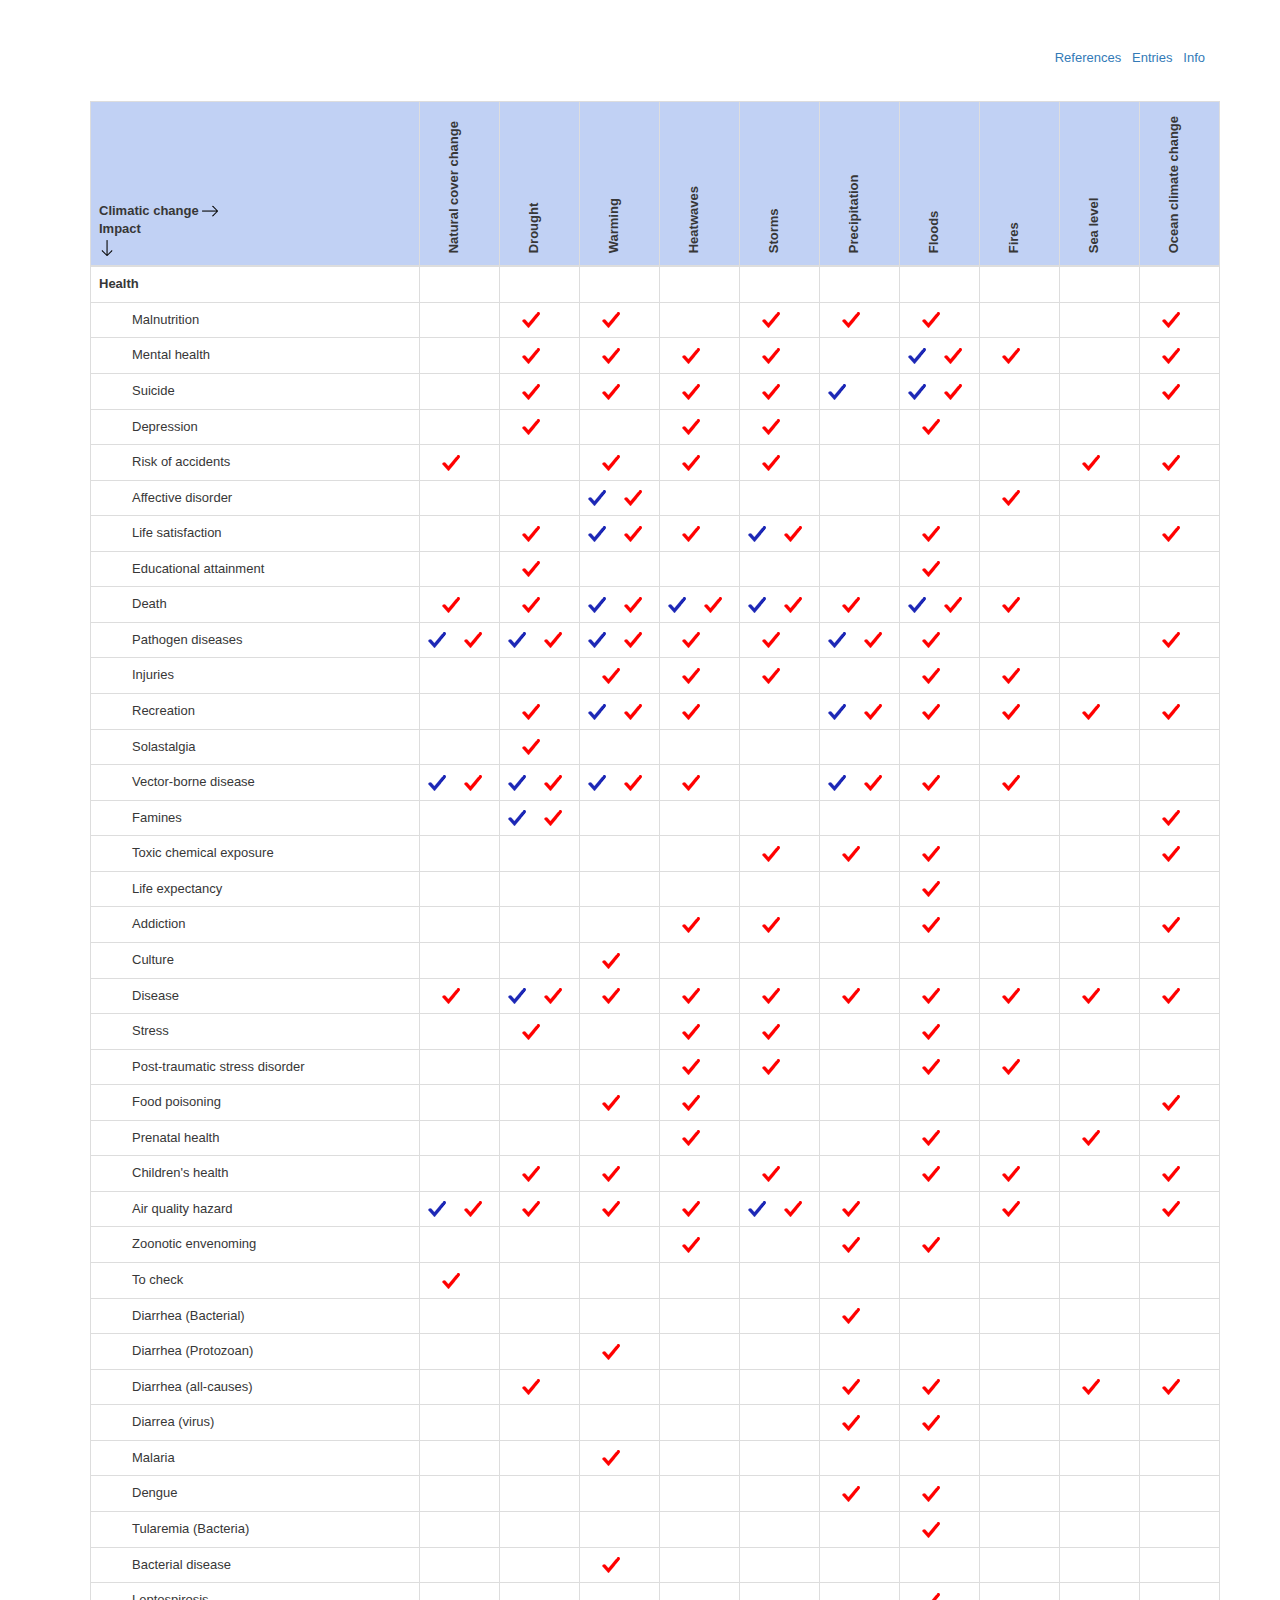
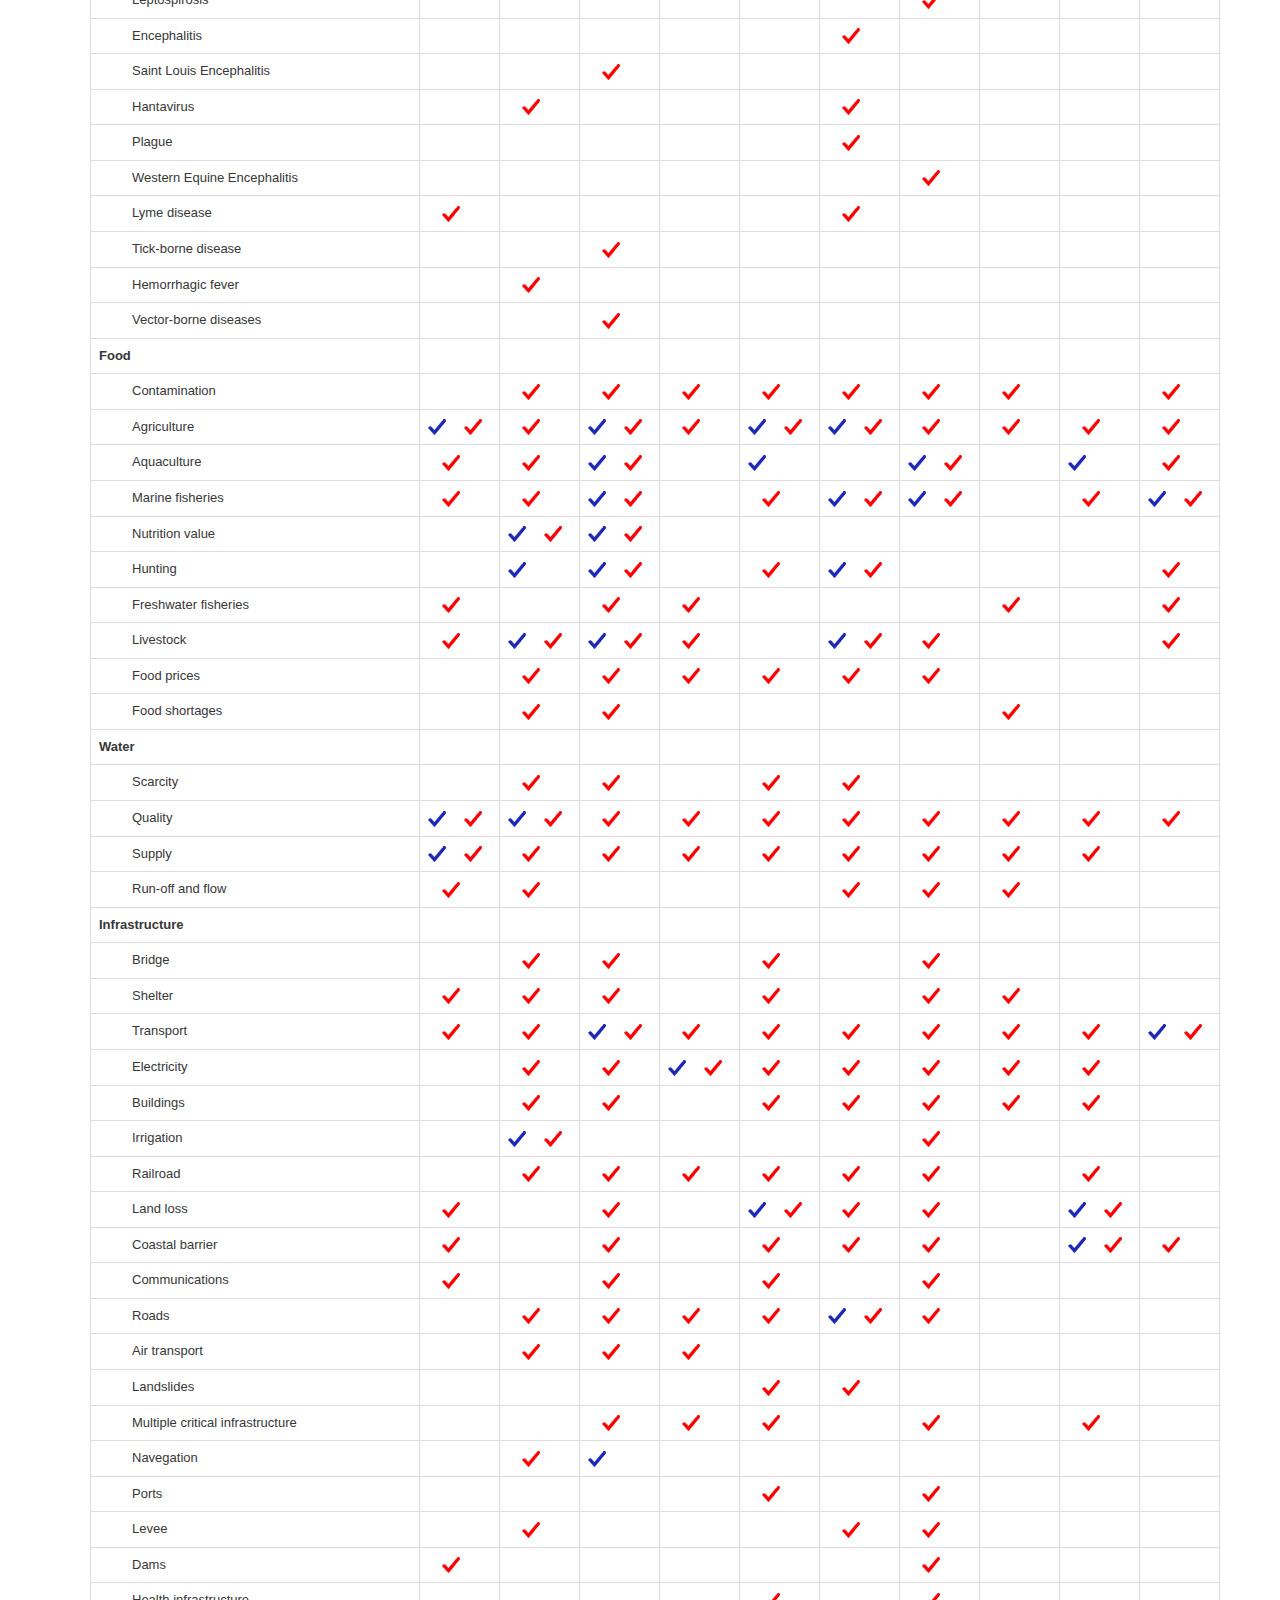
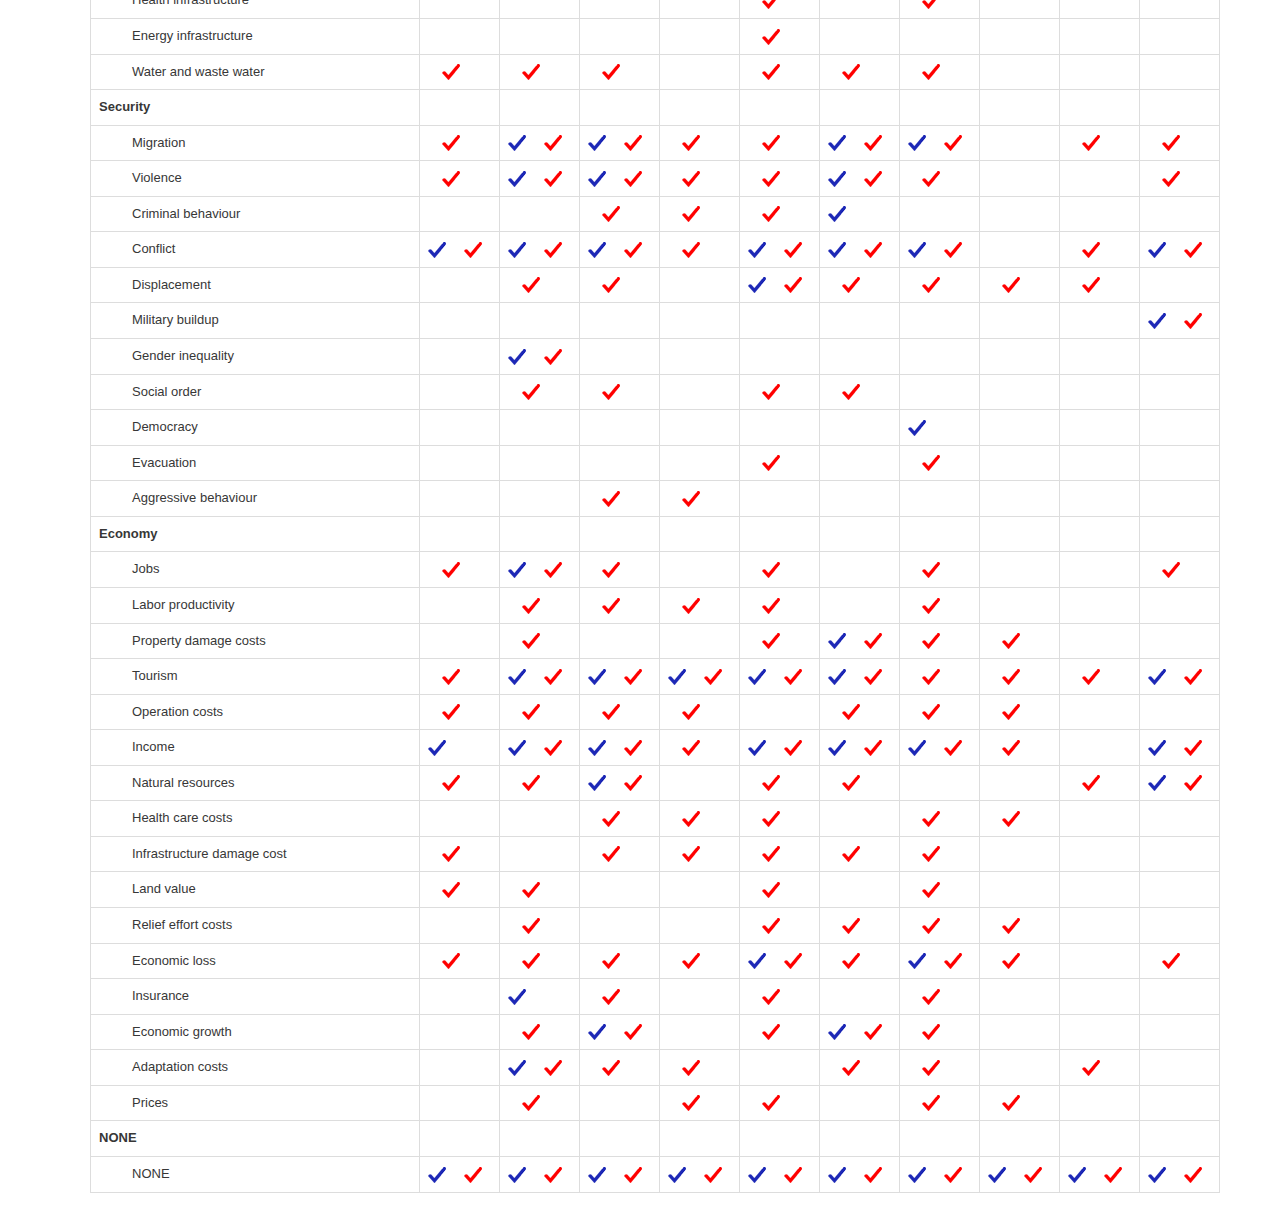
==== index.html @ 18883cdc "second version" ====
<!DOCTYPE html>
<html dir="ltr" lang="en">

<!-- Added by HTTrack -->
<meta http-equiv="content-type" content="text/html;charset=UTF-8"/><!-- /Added by HTTrack -->
<body>
<div id="wrapper">
    <html lang="en-US">
    <head>
        <meta charset="utf-8">
        <meta name="keywords" content="key, words">
        <meta name="description" content="description">
        <meta name="viewport" content="width=device-width, initial-scale=1, minimum-scale=1, maximum-scale=1">
        <title>Human Impacts</title>

        <link href="css/style.css" rel="stylesheet" type="text/css">
        <link href="css/style2.css" rel="stylesheet" type="text/css">
        <link href="css/style_dev.css" rel="stylesheet" type="text/css">
        <link rel="stylesheet" media="all" type="text/css" href="css/skeleton.css">
        <link rel="stylesheet" media="all" type="text/css" href="css/nzs-frame-media.css">
        <link rel="stylesheet" media="all" type="text/css" href="font-awesome-4.3.0/css/font-awesome.min.css">
        <link rel="stylesheet" media="all" type="text/css" href="icofont/css/icofont.html">


        <script src="js/core.js"></script>

        <link rel="stylesheet" href="css/bootstrap.min.css">
        <script src="js/jquery.min.js"></script>
        <script src="js/bootstrap.min.js"></script>

        <div>
            <script src="js/jquery-1.9.1.js"></script>
            <script src="js/jquery.validate.min.js"></script>

            <link href="css/toastr.min.css" rel="stylesheet" type="text/css">
            <script src="js/toastr.min.js"></script>

            <script src="js/jquery.fancybox.js"></script>
            <link href="css/jquery.fancybox.css" rel="stylesheet" type="text/css">

            <div class="container clearfix" style="margin-top: 50px">
                <div class="clearfix"></div>
                <div style="text-align: right;">
                    <a href="references.html">References</a>
                    &nbsp
                    <a href="entries.html">Entries</a>
                    &nbsp
                    <span><a class="show_popup" href="popup.html">Info</a></span>
                </div>
                <html dir="ltr" lang="en">

    <body>
    <div id="wrapper">


        <!DOCTYPE html>
        <html lang="en-US">
        <head>
            <meta charset="utf-8">
            <meta name="keywords" content="key, words">
            <meta name="description" content="description">
            <meta name="viewport" content="width=device-width, initial-scale=1, minimum-scale=1, maximum-scale=1">
            <title>Human Impacts</title>

            <link href="css/style.css" rel="stylesheet" type="text/css">
            <link href="css/style2.css" rel="stylesheet" type="text/css">
            <link href="css/style_dev.css" rel="stylesheet" type="text/css">
            <link rel="stylesheet" media="all" type="text/css" href="css/skeleton.css">
            <link rel="stylesheet" media="all" type="text/css" href="css/nzs-frame-media.css">
            <link rel="stylesheet" media="all" type="text/css" href="font-awesome-4.3.0/css/font-awesome.min.css">
            <link rel="stylesheet" media="all" type="text/css" href="icofont/css/icofont.html">


            <script src="js/core.js"></script>


            <link rel="stylesheet" href="css/bootstrap.min.css">
            <script src="js/jquery.min.js"></script>
            <script src="js/bootstrap.min.js"></script>


            <div>

                <script src="js/jquery-1.9.1.js"></script>
                <script src="js/jquery.validate.min.js"></script>
                <link href="css/toastr.min.css" rel="stylesheet" type="text/css">
                <script src="js/toastr.min.js"></script>
                <script src="js/jquery.fancybox.js"></script>
                <link href="css/jquery.fancybox.css" rel="stylesheet" type="text/css">


                <div class="container clearfix">

                    <div class="clearfix"></div>

                    <table class="table table-bordered" style="margin-top:3%;">
                        <thead>
                        <tr>
                            <th style="background: #c1d1f4;"><strong>Climatic change <img src="images/forward.png"> <br>
                                Impact<br> <img src="images/download.png"> </strong></th>

                            <th style="background: #c1d1f4; "><span>Natural cover change </span></th>

                            <th style="background: #c1d1f4; "><span>Drought </span></th>

                            <th style="background: #c1d1f4; "><span>Warming </span></th>

                            <th style="background: #c1d1f4; "><span>Heatwaves </span></th>

                            <th style="background: #c1d1f4; "><span>Storms </span></th>

                            <th style="background: #c1d1f4; "><span>Precipitation </span></th>

                            <th style="background: #c1d1f4; "><span>Floods </span></th>

                            <th style="background: #c1d1f4; "><span>Fires </span></th>

                            <th style="background: #c1d1f4; "><span>Sea level </span></th>

                            <th style="background: #c1d1f4; "><span>Ocean climate change </span></th>
                        </tr>
                        </thead>
                        <tbody>
                        <tr>
                            <td><strong>Health</strong></td>
                            <!-- nis -->
                            <td>
                            </td>
                            <!-- nis -->
                            <td>
                            </td>
                            <!-- nis -->
                            <td>
                            </td>
                            <!-- nis -->
                            <td>
                            </td>
                            <!-- nis -->
                            <td>
                            </td>
                            <!-- nis -->
                            <td>
                            </td>
                            <!-- nis -->
                            <td>
                            </td>
                            <!-- nis -->
                            <td>
                            </td>
                            <!-- nis -->
                            <td>
                            </td>
                            <!-- nis -->
                            <td>
                            </td>


                        </tr>

                        <tr id="" data-last-impact="" class="">
                            <td style="padding-left: 41px;"> Malnutrition</td>

                            <td style="width: 80px;">
                                <input type="hidden" value=""
                                       class="td_id_sa1">

                                &nbsp; &nbsp;
                                <input type="hidden" id="ajaxcomplete" value="1">
                                <input type="hidden" value="" class="td_id_sb1">

                            </td>

                            <td style="width: 80px;">
                                <input type="hidden" value=""
                                       class="td_id_sa1">

                                &nbsp; &nbsp;
                                <input type="hidden" id="ajaxcomplete" value="1">
                                <input type="hidden" value="2662" class="td_id_sb44622662">

                                <span style="cursor:pointer;" onclick="ckektest('2','78','negative');"> <img
                                        src="images/check_mark.png"></span>
                            </td>

                            <td style="width: 80px;">
                                <input type="hidden" value=""
                                       class="td_id_sa1">

                                &nbsp; &nbsp;
                                <input type="hidden" id="ajaxcomplete" value="1">
                                <input type="hidden" value="525" class="td_id_sb5627525">

                                <span style="cursor:pointer;" onclick="ckektest('3','78','negative');"> <img
                                        src="images/check_mark.png"></span>
                            </td>

                            <td style="width: 80px;">
                                <input type="hidden" value=""
                                       class="td_id_sa1">

                                &nbsp; &nbsp;
                                <input type="hidden" id="ajaxcomplete" value="1">
                                <input type="hidden" value="" class="td_id_sb1">

                            </td>

                            <td style="width: 80px;">
                                <input type="hidden" value=""
                                       class="td_id_sa1">

                                &nbsp; &nbsp;
                                <input type="hidden" id="ajaxcomplete" value="1">
                                <input type="hidden" value="1959" class="td_id_sb54671959">

                                <span style="cursor:pointer;" onclick="ckektest('5','78','negative');"> <img
                                        src="images/check_mark.png"></span>
                            </td>

                            <td style="width: 80px;">
                                <input type="hidden" value=""
                                       class="td_id_sa1">

                                &nbsp; &nbsp;
                                <input type="hidden" id="ajaxcomplete" value="1">
                                <input type="hidden" value="1421" class="td_id_sb44001421">

                                <span style="cursor:pointer;" onclick="ckektest('6','78','negative');"> <img
                                        src="images/check_mark.png"></span>
                            </td>

                            <td style="width: 80px;">
                                <input type="hidden" value=""
                                       class="td_id_sa1">

                                &nbsp; &nbsp;
                                <input type="hidden" id="ajaxcomplete" value="1">
                                <input type="hidden" value="1154" class="td_id_sb77471154">

                                <span style="cursor:pointer;" onclick="ckektest('7','78','negative');"> <img
                                        src="images/check_mark.png"></span>
                            </td>

                            <td style="width: 80px;">
                                <input type="hidden" value=""
                                       class="td_id_sa1">

                                &nbsp; &nbsp;
                                <input type="hidden" id="ajaxcomplete" value="1">
                                <input type="hidden" value="" class="td_id_sb1">

                            </td>

                            <td style="width: 80px;">
                                <input type="hidden" value=""
                                       class="td_id_sa1">

                                &nbsp; &nbsp;
                                <input type="hidden" id="ajaxcomplete" value="1">
                                <input type="hidden" value="" class="td_id_sb1">

                            </td>

                            <td style="width: 80px;">
                                <input type="hidden" value=""
                                       class="td_id_sa1">

                                &nbsp; &nbsp;
                                <input type="hidden" id="ajaxcomplete" value="1">
                                <input type="hidden" value="2588" class="td_id_sb46542588">

                                <span style="cursor:pointer;" onclick="ckektest('10','78','negative');"> <img
                                        src="images/check_mark.png"></span>
                            </td>

                        </tr>
                        <tr id="" data-last-impact="" class="">
                            <td style="padding-left: 41px;"> Mental health</td>

                            <td style="width: 80px;">
                                <input type="hidden" value=""
                                       class="td_id_sa1">

                                &nbsp; &nbsp;
                                <input type="hidden" id="ajaxcomplete" value="1">
                                <input type="hidden" value="" class="td_id_sb1">

                            </td>

                            <td style="width: 80px;">
                                <input type="hidden" value=""
                                       class="td_id_sa1">

                                &nbsp; &nbsp;
                                <input type="hidden" id="ajaxcomplete" value="1">
                                <input type="hidden" value="1996" class="td_id_sb63361996">

                                <span style="cursor:pointer;" onclick="ckektest('2','19','negative');"> <img
                                        src="images/check_mark.png"></span>
                            </td>

                            <td style="width: 80px;">
                                <input type="hidden" value=""
                                       class="td_id_sa1">

                                &nbsp; &nbsp;
                                <input type="hidden" id="ajaxcomplete" value="1">
                                <input type="hidden" value="3132" class="td_id_sb94573132">

                                <span style="cursor:pointer;" onclick="ckektest('3','19','negative');"> <img
                                        src="images/check_mark.png"></span>
                            </td>

                            <td style="width: 80px;">
                                <input type="hidden" value=""
                                       class="td_id_sa1">

                                &nbsp; &nbsp;
                                <input type="hidden" id="ajaxcomplete" value="1">
                                <input type="hidden" value="671" class="td_id_sb7333671">

                                <span style="cursor:pointer;" onclick="ckektest('4','19','negative');"> <img
                                        src="images/check_mark.png"></span>
                            </td>

                            <td style="width: 80px;">
                                <input type="hidden" value=""
                                       class="td_id_sa1">

                                &nbsp; &nbsp;
                                <input type="hidden" id="ajaxcomplete" value="1">
                                <input type="hidden" value="375" class="td_id_sb2970375">

                                <span style="cursor:pointer;" onclick="ckektest('5','19','negative');"> <img
                                        src="images/check_mark.png"></span>
                            </td>

                            <td style="width: 80px;">
                                <input type="hidden" value=""
                                       class="td_id_sa1">

                                &nbsp; &nbsp;
                                <input type="hidden" id="ajaxcomplete" value="1">
                                <input type="hidden" value="" class="td_id_sb1">

                            </td>

                            <td style="width: 80px;">
                                <input type="hidden" value="1290"
                                       class="td_id_sa38281290">

                                <span style="cursor:pointer;"
                                      onclick="ckektest('7','19','positive');"> <img src="images/check_mark2.png">
              </span>

                                &nbsp; &nbsp;
                                <input type="hidden" id="ajaxcomplete" value="1">
                                <input type="hidden" value="1261" class="td_id_sb34151261">

                                <span style="cursor:pointer;" onclick="ckektest('7','19','negative');"> <img
                                        src="images/check_mark.png"></span>
                            </td>

                            <td style="width: 80px;">
                                <input type="hidden" value=""
                                       class="td_id_sa1">

                                &nbsp; &nbsp;
                                <input type="hidden" id="ajaxcomplete" value="1">
                                <input type="hidden" value="1719" class="td_id_sb29011719">

                                <span style="cursor:pointer;" onclick="ckektest('8','19','negative');"> <img
                                        src="images/check_mark.png"></span>
                            </td>

                            <td style="width: 80px;">
                                <input type="hidden" value=""
                                       class="td_id_sa1">

                                &nbsp; &nbsp;
                                <input type="hidden" id="ajaxcomplete" value="1">
                                <input type="hidden" value="" class="td_id_sb1">

                            </td>

                            <td style="width: 80px;">
                                <input type="hidden" value=""
                                       class="td_id_sa1">

                                &nbsp; &nbsp;
                                <input type="hidden" id="ajaxcomplete" value="1">
                                <input type="hidden" value="3032" class="td_id_sb88403032">

                                <span style="cursor:pointer;" onclick="ckektest('10','19','negative');"> <img
                                        src="images/check_mark.png"></span>
                            </td>

                        </tr>
                        <tr id="" data-last-impact="" class="">
                            <td style="padding-left: 41px;"> Suicide</td>

                            <td style="width: 80px;">
                                <input type="hidden" value=""
                                       class="td_id_sa1">

                                &nbsp; &nbsp;
                                <input type="hidden" id="ajaxcomplete" value="1">
                                <input type="hidden" value="" class="td_id_sb1">

                            </td>

                            <td style="width: 80px;">
                                <input type="hidden" value=""
                                       class="td_id_sa1">

                                &nbsp; &nbsp;
                                <input type="hidden" id="ajaxcomplete" value="1">
                                <input type="hidden" value="1990" class="td_id_sb56591990">

                                <span style="cursor:pointer;" onclick="ckektest('2','20','negative');"> <img
                                        src="images/check_mark.png"></span>
                            </td>

                            <td style="width: 80px;">
                                <input type="hidden" value=""
                                       class="td_id_sa1">

                                &nbsp; &nbsp;
                                <input type="hidden" id="ajaxcomplete" value="1">
                                <input type="hidden" value="3283" class="td_id_sb99823283">

                                <span style="cursor:pointer;" onclick="ckektest('3','20','negative');"> <img
                                        src="images/check_mark.png"></span>
                            </td>

                            <td style="width: 80px;">
                                <input type="hidden" value=""
                                       class="td_id_sa1">

                                &nbsp; &nbsp;
                                <input type="hidden" id="ajaxcomplete" value="1">
                                <input type="hidden" value="463" class="td_id_sb5362463">

                                <span style="cursor:pointer;" onclick="ckektest('4','20','negative');"> <img
                                        src="images/check_mark.png"></span>
                            </td>

                            <td style="width: 80px;">
                                <input type="hidden" value=""
                                       class="td_id_sa1">

                                &nbsp; &nbsp;
                                <input type="hidden" id="ajaxcomplete" value="1">
                                <input type="hidden" value="69" class="td_id_sb573869">

                                <span style="cursor:pointer;" onclick="ckektest('5','20','negative');"> <img
                                        src="images/check_mark.png"></span>
                            </td>

                            <td style="width: 80px;">
                                <input type="hidden" value="3283"
                                       class="td_id_sa99833283">

                                <span style="cursor:pointer;"
                                      onclick="ckektest('6','20','positive');"> <img src="images/check_mark2.png">
              </span>

                                &nbsp; &nbsp;
                                <input type="hidden" id="ajaxcomplete" value="1">
                                <input type="hidden" value="" class="td_id_sb1">

                            </td>

                            <td style="width: 80px;">
                                <input type="hidden" value="1089"
                                       class="td_id_sa73591089">

                                <span style="cursor:pointer;"
                                      onclick="ckektest('7','20','positive');"> <img src="images/check_mark2.png">
              </span>

                                &nbsp; &nbsp;
                                <input type="hidden" id="ajaxcomplete" value="1">
                                <input type="hidden" value="364" class="td_id_sb7180364">

                                <span style="cursor:pointer;" onclick="ckektest('7','20','negative');"> <img
                                        src="images/check_mark.png"></span>
                            </td>

                            <td style="width: 80px;">
                                <input type="hidden" value=""
                                       class="td_id_sa1">

                                &nbsp; &nbsp;
                                <input type="hidden" id="ajaxcomplete" value="1">
                                <input type="hidden" value="" class="td_id_sb1">

                            </td>

                            <td style="width: 80px;">
                                <input type="hidden" value=""
                                       class="td_id_sa1">

                                &nbsp; &nbsp;
                                <input type="hidden" id="ajaxcomplete" value="1">
                                <input type="hidden" value="" class="td_id_sb1">

                            </td>

                            <td style="width: 80px;">
                                <input type="hidden" value=""
                                       class="td_id_sa1">

                                &nbsp; &nbsp;
                                <input type="hidden" id="ajaxcomplete" value="1">
                                <input type="hidden" value="2588" class="td_id_sb46572588">

                                <span style="cursor:pointer;" onclick="ckektest('10','20','negative');"> <img
                                        src="images/check_mark.png"></span>
                            </td>

                        </tr>
                        <tr id="" data-last-impact="" class="">
                            <td style="padding-left: 41px;"> Depression</td>

                            <td style="width: 80px;">
                                <input type="hidden" value=""
                                       class="td_id_sa1">

                                &nbsp; &nbsp;
                                <input type="hidden" id="ajaxcomplete" value="1">
                                <input type="hidden" value="" class="td_id_sb1">

                            </td>

                            <td style="width: 80px;">
                                <input type="hidden" value=""
                                       class="td_id_sa1">

                                &nbsp; &nbsp;
                                <input type="hidden" id="ajaxcomplete" value="1">
                                <input type="hidden" value="393" class="td_id_sb2826393">

                                <span style="cursor:pointer;" onclick="ckektest('2','21','negative');"> <img
                                        src="images/check_mark.png"></span>
                            </td>

                            <td style="width: 80px;">
                                <input type="hidden" value=""
                                       class="td_id_sa1">

                                &nbsp; &nbsp;
                                <input type="hidden" id="ajaxcomplete" value="1">
                                <input type="hidden" value="" class="td_id_sb1">

                            </td>

                            <td style="width: 80px;">
                                <input type="hidden" value=""
                                       class="td_id_sa1">

                                &nbsp; &nbsp;
                                <input type="hidden" id="ajaxcomplete" value="1">
                                <input type="hidden" value="393" class="td_id_sb2819393">

                                <span style="cursor:pointer;" onclick="ckektest('4','21','negative');"> <img
                                        src="images/check_mark.png"></span>
                            </td>

                            <td style="width: 80px;">
                                <input type="hidden" value=""
                                       class="td_id_sa1">

                                &nbsp; &nbsp;
                                <input type="hidden" id="ajaxcomplete" value="1">
                                <input type="hidden" value="69" class="td_id_sb573969">

                                <span style="cursor:pointer;" onclick="ckektest('5','21','negative');"> <img
                                        src="images/check_mark.png"></span>
                            </td>

                            <td style="width: 80px;">
                                <input type="hidden" value=""
                                       class="td_id_sa1">

                                &nbsp; &nbsp;
                                <input type="hidden" id="ajaxcomplete" value="1">
                                <input type="hidden" value="" class="td_id_sb1">

                            </td>

                            <td style="width: 80px;">
                                <input type="hidden" value=""
                                       class="td_id_sa1">

                                &nbsp; &nbsp;
                                <input type="hidden" id="ajaxcomplete" value="1">
                                <input type="hidden" value="2896" class="td_id_sb91072896">

                                <span style="cursor:pointer;" onclick="ckektest('7','21','negative');"> <img
                                        src="images/check_mark.png"></span>
                            </td>

                            <td style="width: 80px;">
                                <input type="hidden" value=""
                                       class="td_id_sa1">

                                &nbsp; &nbsp;
                                <input type="hidden" id="ajaxcomplete" value="1">
                                <input type="hidden" value="" class="td_id_sb1">

                            </td>

                            <td style="width: 80px;">
                                <input type="hidden" value=""
                                       class="td_id_sa1">

                                &nbsp; &nbsp;
                                <input type="hidden" id="ajaxcomplete" value="1">
                                <input type="hidden" value="" class="td_id_sb1">

                            </td>

                            <td style="width: 80px;">
                                <input type="hidden" value=""
                                       class="td_id_sa1">

                                &nbsp; &nbsp;
                                <input type="hidden" id="ajaxcomplete" value="1">
                                <input type="hidden" value="" class="td_id_sb1">

                            </td>

                        </tr>
                        <tr id="" data-last-impact="" class="">
                            <td style="padding-left: 41px;"> Risk of accidents</td>

                            <td style="width: 80px;">
                                <input type="hidden" value=""
                                       class="td_id_sa1">

                                &nbsp; &nbsp;
                                <input type="hidden" id="ajaxcomplete" value="1">
                                <input type="hidden" value="2566" class="td_id_sb90632566">

                                <span style="cursor:pointer;" onclick="ckektest('1','70','negative');"> <img
                                        src="images/check_mark.png"></span>
                            </td>

                            <td style="width: 80px;">
                                <input type="hidden" value=""
                                       class="td_id_sa1">

                                &nbsp; &nbsp;
                                <input type="hidden" id="ajaxcomplete" value="1">
                                <input type="hidden" value="" class="td_id_sb1">

                            </td>

                            <td style="width: 80px;">
                                <input type="hidden" value=""
                                       class="td_id_sa1">

                                &nbsp; &nbsp;
                                <input type="hidden" id="ajaxcomplete" value="1">
                                <input type="hidden" value="2312" class="td_id_sb45882312">

                                <span style="cursor:pointer;" onclick="ckektest('3','70','negative');"> <img
                                        src="images/check_mark.png"></span>
                            </td>

                            <td style="width: 80px;">
                                <input type="hidden" value=""
                                       class="td_id_sa1">

                                &nbsp; &nbsp;
                                <input type="hidden" id="ajaxcomplete" value="1">
                                <input type="hidden" value="393" class="td_id_sb2821393">

                                <span style="cursor:pointer;" onclick="ckektest('4','70','negative');"> <img
                                        src="images/check_mark.png"></span>
                            </td>

                            <td style="width: 80px;">
                                <input type="hidden" value=""
                                       class="td_id_sa1">

                                &nbsp; &nbsp;
                                <input type="hidden" id="ajaxcomplete" value="1">
                                <input type="hidden" value="2566" class="td_id_sb80532566">

                                <span style="cursor:pointer;" onclick="ckektest('5','70','negative');"> <img
                                        src="images/check_mark.png"></span>
                            </td>

                            <td style="width: 80px;">
                                <input type="hidden" value=""
                                       class="td_id_sa1">

                                &nbsp; &nbsp;
                                <input type="hidden" id="ajaxcomplete" value="1">
                                <input type="hidden" value="" class="td_id_sb1">

                            </td>

                            <td style="width: 80px;">
                                <input type="hidden" value=""
                                       class="td_id_sa1">

                                &nbsp; &nbsp;
                                <input type="hidden" id="ajaxcomplete" value="1">
                                <input type="hidden" value="" class="td_id_sb1">

                            </td>

                            <td style="width: 80px;">
                                <input type="hidden" value=""
                                       class="td_id_sa1">

                                &nbsp; &nbsp;
                                <input type="hidden" id="ajaxcomplete" value="1">
                                <input type="hidden" value="" class="td_id_sb1">

                            </td>

                            <td style="width: 80px;">
                                <input type="hidden" value=""
                                       class="td_id_sa1">

                                &nbsp; &nbsp;
                                <input type="hidden" id="ajaxcomplete" value="1">
                                <input type="hidden" value="2566" class="td_id_sb54842566">

                                <span style="cursor:pointer;" onclick="ckektest('9','70','negative');"> <img
                                        src="images/check_mark.png"></span>
                            </td>

                            <td style="width: 80px;">
                                <input type="hidden" value=""
                                       class="td_id_sa1">

                                &nbsp; &nbsp;
                                <input type="hidden" id="ajaxcomplete" value="1">
                                <input type="hidden" value="2598" class="td_id_sb44242598">

                                <span style="cursor:pointer;" onclick="ckektest('10','70','negative');"> <img
                                        src="images/check_mark.png"></span>
                            </td>

                        </tr>
                        <tr id="" data-last-impact="" class="">
                            <td style="padding-left: 41px;"> Affective disorder</td>

                            <td style="width: 80px;">
                                <input type="hidden" value=""
                                       class="td_id_sa1">

                                &nbsp; &nbsp;
                                <input type="hidden" id="ajaxcomplete" value="1">
                                <input type="hidden" value="" class="td_id_sb1">

                            </td>

                            <td style="width: 80px;">
                                <input type="hidden" value=""
                                       class="td_id_sa1">

                                &nbsp; &nbsp;
                                <input type="hidden" id="ajaxcomplete" value="1">
                                <input type="hidden" value="" class="td_id_sb1">

                            </td>

                            <td style="width: 80px;">
                                <input type="hidden" value="393"
                                       class="td_id_sa2823393">

                                <span style="cursor:pointer;"
                                      onclick="ckektest('3','71','positive');"> <img src="images/check_mark2.png">
              </span>

                                &nbsp; &nbsp;
                                <input type="hidden" id="ajaxcomplete" value="1">
                                <input type="hidden" value="393" class="td_id_sb2822393">

                                <span style="cursor:pointer;" onclick="ckektest('3','71','negative');"> <img
                                        src="images/check_mark.png"></span>
                            </td>

                            <td style="width: 80px;">
                                <input type="hidden" value=""
                                       class="td_id_sa1">

                                &nbsp; &nbsp;
                                <input type="hidden" id="ajaxcomplete" value="1">
                                <input type="hidden" value="" class="td_id_sb1">

                            </td>

                            <td style="width: 80px;">
                                <input type="hidden" value=""
                                       class="td_id_sa1">

                                &nbsp; &nbsp;
                                <input type="hidden" id="ajaxcomplete" value="1">
                                <input type="hidden" value="" class="td_id_sb1">

                            </td>

                            <td style="width: 80px;">
                                <input type="hidden" value=""
                                       class="td_id_sa1">

                                &nbsp; &nbsp;
                                <input type="hidden" id="ajaxcomplete" value="1">
                                <input type="hidden" value="" class="td_id_sb1">

                            </td>

                            <td style="width: 80px;">
                                <input type="hidden" value=""
                                       class="td_id_sa1">

                                &nbsp; &nbsp;
                                <input type="hidden" id="ajaxcomplete" value="1">
                                <input type="hidden" value="" class="td_id_sb1">

                            </td>

                            <td style="width: 80px;">
                                <input type="hidden" value=""
                                       class="td_id_sa1">

                                &nbsp; &nbsp;
                                <input type="hidden" id="ajaxcomplete" value="1">
                                <input type="hidden" value="1719" class="td_id_sb29021719">

                                <span style="cursor:pointer;" onclick="ckektest('8','71','negative');"> <img
                                        src="images/check_mark.png"></span>
                            </td>

                            <td style="width: 80px;">
                                <input type="hidden" value=""
                                       class="td_id_sa1">

                                &nbsp; &nbsp;
                                <input type="hidden" id="ajaxcomplete" value="1">
                                <input type="hidden" value="" class="td_id_sb1">

                            </td>

                            <td style="width: 80px;">
                                <input type="hidden" value=""
                                       class="td_id_sa1">

                                &nbsp; &nbsp;
                                <input type="hidden" id="ajaxcomplete" value="1">
                                <input type="hidden" value="" class="td_id_sb1">

                            </td>

                        </tr>
                        <tr id="" data-last-impact="" class="">
                            <td style="padding-left: 41px;"> Life satisfaction</td>

                            <td style="width: 80px;">
                                <input type="hidden" value=""
                                       class="td_id_sa1">

                                &nbsp; &nbsp;
                                <input type="hidden" id="ajaxcomplete" value="1">
                                <input type="hidden" value="" class="td_id_sb1">

                            </td>

                            <td style="width: 80px;">
                                <input type="hidden" value=""
                                       class="td_id_sa1">

                                &nbsp; &nbsp;
                                <input type="hidden" id="ajaxcomplete" value="1">
                                <input type="hidden" value="2069" class="td_id_sb55562069">

                                <span style="cursor:pointer;" onclick="ckektest('2','72','negative');"> <img
                                        src="images/check_mark.png"></span>
                            </td>

                            <td style="width: 80px;">
                                <input type="hidden" value="1554"
                                       class="td_id_sa66501554">

                                <span style="cursor:pointer;"
                                      onclick="ckektest('3','72','positive');"> <img src="images/check_mark2.png">
              </span>

                                &nbsp; &nbsp;
                                <input type="hidden" id="ajaxcomplete" value="1">
                                <input type="hidden" value="588" class="td_id_sb6941588">

                                <span style="cursor:pointer;" onclick="ckektest('3','72','negative');"> <img
                                        src="images/check_mark.png"></span>
                            </td>

                            <td style="width: 80px;">
                                <input type="hidden" value=""
                                       class="td_id_sa1">

                                &nbsp; &nbsp;
                                <input type="hidden" id="ajaxcomplete" value="1">
                                <input type="hidden" value="3249" class="td_id_sb89083249">

                                <span style="cursor:pointer;" onclick="ckektest('4','72','negative');"> <img
                                        src="images/check_mark.png"></span>
                            </td>

                            <td style="width: 80px;">
                                <input type="hidden" value="1971"
                                       class="td_id_sa37881971">

                                <span style="cursor:pointer;"
                                      onclick="ckektest('5','72','positive');"> <img src="images/check_mark2.png">
              </span>

                                &nbsp; &nbsp;
                                <input type="hidden" id="ajaxcomplete" value="1">
                                <input type="hidden" value="1917" class="td_id_sb37101917">

                                <span style="cursor:pointer;" onclick="ckektest('5','72','negative');"> <img
                                        src="images/check_mark.png"></span>
                            </td>

                            <td style="width: 80px;">
                                <input type="hidden" value=""
                                       class="td_id_sa1">

                                &nbsp; &nbsp;
                                <input type="hidden" id="ajaxcomplete" value="1">
                                <input type="hidden" value="" class="td_id_sb1">

                            </td>

                            <td style="width: 80px;">
                                <input type="hidden" value=""
                                       class="td_id_sa1">

                                &nbsp; &nbsp;
                                <input type="hidden" id="ajaxcomplete" value="1">
                                <input type="hidden" value="1270" class="td_id_sb34241270">

                                <span style="cursor:pointer;" onclick="ckektest('7','72','negative');"> <img
                                        src="images/check_mark.png"></span>
                            </td>

                            <td style="width: 80px;">
                                <input type="hidden" value=""
                                       class="td_id_sa1">

                                &nbsp; &nbsp;
                                <input type="hidden" id="ajaxcomplete" value="1">
                                <input type="hidden" value="" class="td_id_sb1">

                            </td>

                            <td style="width: 80px;">
                                <input type="hidden" value=""
                                       class="td_id_sa1">

                                &nbsp; &nbsp;
                                <input type="hidden" id="ajaxcomplete" value="1">
                                <input type="hidden" value="" class="td_id_sb1">

                            </td>

                            <td style="width: 80px;">
                                <input type="hidden" value=""
                                       class="td_id_sa1">

                                &nbsp; &nbsp;
                                <input type="hidden" id="ajaxcomplete" value="1">
                                <input type="hidden" value="2598" class="td_id_sb44262598">

                                <span style="cursor:pointer;" onclick="ckektest('10','72','negative');"> <img
                                        src="images/check_mark.png"></span>
                            </td>

                        </tr>
                        <tr id="" data-last-impact="" class="">
                            <td style="padding-left: 41px;"> Educational attainment</td>

                            <td style="width: 80px;">
                                <input type="hidden" value=""
                                       class="td_id_sa1">

                                &nbsp; &nbsp;
                                <input type="hidden" id="ajaxcomplete" value="1">
                                <input type="hidden" value="" class="td_id_sb1">

                            </td>

                            <td style="width: 80px;">
                                <input type="hidden" value=""
                                       class="td_id_sa1">

                                &nbsp; &nbsp;
                                <input type="hidden" id="ajaxcomplete" value="1">
                                <input type="hidden" value="393" class="td_id_sb2828393">

                                <span style="cursor:pointer;" onclick="ckektest('2','73','negative');"> <img
                                        src="images/check_mark.png"></span>
                            </td>

                            <td style="width: 80px;">
                                <input type="hidden" value=""
                                       class="td_id_sa1">

                                &nbsp; &nbsp;
                                <input type="hidden" id="ajaxcomplete" value="1">
                                <input type="hidden" value="" class="td_id_sb1">

                            </td>

                            <td style="width: 80px;">
                                <input type="hidden" value=""
                                       class="td_id_sa1">

                                &nbsp; &nbsp;
                                <input type="hidden" id="ajaxcomplete" value="1">
                                <input type="hidden" value="" class="td_id_sb1">

                            </td>

                            <td style="width: 80px;">
                                <input type="hidden" value=""
                                       class="td_id_sa1">

                                &nbsp; &nbsp;
                                <input type="hidden" id="ajaxcomplete" value="1">
                                <input type="hidden" value="" class="td_id_sb1">

                            </td>

                            <td style="width: 80px;">
                                <input type="hidden" value=""
                                       class="td_id_sa1">

                                &nbsp; &nbsp;
                                <input type="hidden" id="ajaxcomplete" value="1">
                                <input type="hidden" value="" class="td_id_sb1">

                            </td>

                            <td style="width: 80px;">
                                <input type="hidden" value=""
                                       class="td_id_sa1">

                                &nbsp; &nbsp;
                                <input type="hidden" id="ajaxcomplete" value="1">
                                <input type="hidden" value="1146" class="td_id_sb61291146">

                                <span style="cursor:pointer;" onclick="ckektest('7','73','negative');"> <img
                                        src="images/check_mark.png"></span>
                            </td>

                            <td style="width: 80px;">
                                <input type="hidden" value=""
                                       class="td_id_sa1">

                                &nbsp; &nbsp;
                                <input type="hidden" id="ajaxcomplete" value="1">
                                <input type="hidden" value="" class="td_id_sb1">

                            </td>

                            <td style="width: 80px;">
                                <input type="hidden" value=""
                                       class="td_id_sa1">

                                &nbsp; &nbsp;
                                <input type="hidden" id="ajaxcomplete" value="1">
                                <input type="hidden" value="" class="td_id_sb1">

                            </td>

                            <td style="width: 80px;">
                                <input type="hidden" value=""
                                       class="td_id_sa1">

                                &nbsp; &nbsp;
                                <input type="hidden" id="ajaxcomplete" value="1">
                                <input type="hidden" value="" class="td_id_sb1">

                            </td>

                        </tr>
                        <tr id="" data-last-impact="" class="">
                            <td style="padding-left: 41px;"> Death</td>

                            <td style="width: 80px;">
                                <input type="hidden" value=""
                                       class="td_id_sa1">

                                &nbsp; &nbsp;
                                <input type="hidden" id="ajaxcomplete" value="1">
                                <input type="hidden" value="2221" class="td_id_sb58882221">

                                <span style="cursor:pointer;" onclick="ckektest('1','74','negative');"> <img
                                        src="images/check_mark.png"></span>
                            </td>

                            <td style="width: 80px;">
                                <input type="hidden" value=""
                                       class="td_id_sa1">

                                &nbsp; &nbsp;
                                <input type="hidden" id="ajaxcomplete" value="1">
                                <input type="hidden" value="2092" class="td_id_sb58112092">

                                <span style="cursor:pointer;" onclick="ckektest('2','74','negative');"> <img
                                        src="images/check_mark.png"></span>
                            </td>

                            <td style="width: 80px;">
                                <input type="hidden" value="604"
                                       class="td_id_sa6805604">

                                <span style="cursor:pointer;"
                                      onclick="ckektest('3','74','positive');"> <img src="images/check_mark2.png">
              </span>

                                &nbsp; &nbsp;
                                <input type="hidden" id="ajaxcomplete" value="1">
                                <input type="hidden" value="425" class="td_id_sb5126425">

                                <span style="cursor:pointer;" onclick="ckektest('3','74','negative');"> <img
                                        src="images/check_mark.png"></span>
                            </td>

                            <td style="width: 80px;">
                                <input type="hidden" value="3069"
                                       class="td_id_sa94093069">

                                <span style="cursor:pointer;"
                                      onclick="ckektest('4','74','positive');"> <img src="images/check_mark2.png">
              </span>

                                &nbsp; &nbsp;
                                <input type="hidden" id="ajaxcomplete" value="1">
                                <input type="hidden" value="1835" class="td_id_sb60561835">

                                <span style="cursor:pointer;" onclick="ckektest('4','74','negative');"> <img
                                        src="images/check_mark.png"></span>
                            </td>

                            <td style="width: 80px;">
                                <input type="hidden" value="2517"
                                       class="td_id_sa41682517">

                                <span style="cursor:pointer;"
                                      onclick="ckektest('5','74','positive');"> <img src="images/check_mark2.png">
              </span>

                                &nbsp; &nbsp;
                                <input type="hidden" id="ajaxcomplete" value="1">
                                <input type="hidden" value="192" class="td_id_sb5535192">

                                <span style="cursor:pointer;" onclick="ckektest('5','74','negative');"> <img
                                        src="images/check_mark.png"></span>
                            </td>

                            <td style="width: 80px;">
                                <input type="hidden" value=""
                                       class="td_id_sa1">

                                &nbsp; &nbsp;
                                <input type="hidden" id="ajaxcomplete" value="1">
                                <input type="hidden" value="1315" class="td_id_sb68761315">

                                <span style="cursor:pointer;" onclick="ckektest('6','74','negative');"> <img
                                        src="images/check_mark.png"></span>
                            </td>

                            <td style="width: 80px;">
                                <input type="hidden" value="904"
                                       class="td_id_sa2996904">

                                <span style="cursor:pointer;"
                                      onclick="ckektest('7','74','positive');"> <img src="images/check_mark2.png">
              </span>

                                &nbsp; &nbsp;
                                <input type="hidden" id="ajaxcomplete" value="1">
                                <input type="hidden" value="14" class="td_id_sb567914">

                                <span style="cursor:pointer;" onclick="ckektest('7','74','negative');"> <img
                                        src="images/check_mark.png"></span>
                            </td>

                            <td style="width: 80px;">
                                <input type="hidden" value=""
                                       class="td_id_sa1">

                                &nbsp; &nbsp;
                                <input type="hidden" id="ajaxcomplete" value="1">
                                <input type="hidden" value="437" class="td_id_sb5209437">

                                <span style="cursor:pointer;" onclick="ckektest('8','74','negative');"> <img
                                        src="images/check_mark.png"></span>
                            </td>

                            <td style="width: 80px;">
                                <input type="hidden" value=""
                                       class="td_id_sa1">

                                &nbsp; &nbsp;
                                <input type="hidden" id="ajaxcomplete" value="1">
                                <input type="hidden" value="" class="td_id_sb1">

                            </td>

                            <td style="width: 80px;">
                                <input type="hidden" value=""
                                       class="td_id_sa1">

                                &nbsp; &nbsp;
                                <input type="hidden" id="ajaxcomplete" value="1">
                                <input type="hidden" value="" class="td_id_sb1">

                            </td>

                        </tr>
                        <tr id="" data-last-impact="" class="">
                            <td style="padding-left: 41px;"> Pathogen diseases</td>

                            <td style="width: 80px;">
                                <input type="hidden" value="911"
                                       class="td_id_sa3105911">

                                <span style="cursor:pointer;"
                                      onclick="ckektest('1','77','positive');"> <img src="images/check_mark2.png">
              </span>

                                &nbsp; &nbsp;
                                <input type="hidden" id="ajaxcomplete" value="1">
                                <input type="hidden" value="1259" class="td_id_sb78301259">

                                <span style="cursor:pointer;" onclick="ckektest('1','77','negative');"> <img
                                        src="images/check_mark.png"></span>
                            </td>

                            <td style="width: 80px;">
                                <input type="hidden" value="367"
                                       class="td_id_sa2872367">

                                <span style="cursor:pointer;"
                                      onclick="ckektest('2','77','positive');"> <img src="images/check_mark2.png">
              </span>

                                &nbsp; &nbsp;
                                <input type="hidden" id="ajaxcomplete" value="1">
                                <input type="hidden" value="2680" class="td_id_sb43352680">

                                <span style="cursor:pointer;" onclick="ckektest('2','77','negative');"> <img
                                        src="images/check_mark.png"></span>
                            </td>

                            <td style="width: 80px;">
                                <input type="hidden" value="456"
                                       class="td_id_sa5352456">

                                <span style="cursor:pointer;"
                                      onclick="ckektest('3','77','positive');"> <img src="images/check_mark2.png">
              </span>

                                &nbsp; &nbsp;
                                <input type="hidden" id="ajaxcomplete" value="1">
                                <input type="hidden" value="373" class="td_id_sb2946373">

                                <span style="cursor:pointer;" onclick="ckektest('3','77','negative');"> <img
                                        src="images/check_mark.png"></span>
                            </td>

                            <td style="width: 80px;">
                                <input type="hidden" value=""
                                       class="td_id_sa1">

                                &nbsp; &nbsp;
                                <input type="hidden" id="ajaxcomplete" value="1">
                                <input type="hidden" value="542" class="td_id_sb6789542">

                                <span style="cursor:pointer;" onclick="ckektest('4','77','negative');"> <img
                                        src="images/check_mark.png"></span>
                            </td>

                            <td style="width: 80px;">
                                <input type="hidden" value=""
                                       class="td_id_sa1">

                                &nbsp; &nbsp;
                                <input type="hidden" id="ajaxcomplete" value="1">
                                <input type="hidden" value="367" class="td_id_sb2870367">

                                <span style="cursor:pointer;" onclick="ckektest('5','77','negative');"> <img
                                        src="images/check_mark.png"></span>
                            </td>

                            <td style="width: 80px;">
                                <input type="hidden" value="3155"
                                       class="td_id_sa95293155">

                                <span style="cursor:pointer;"
                                      onclick="ckektest('6','77','positive');"> <img src="images/check_mark2.png">
              </span>

                                &nbsp; &nbsp;
                                <input type="hidden" id="ajaxcomplete" value="1">
                                <input type="hidden" value="171" class="td_id_sb6108171">

                                <span style="cursor:pointer;" onclick="ckektest('6','77','negative');"> <img
                                        src="images/check_mark.png"></span>
                            </td>

                            <td style="width: 80px;">
                                <input type="hidden" value=""
                                       class="td_id_sa1">

                                &nbsp; &nbsp;
                                <input type="hidden" id="ajaxcomplete" value="1">
                                <input type="hidden" value="523" class="td_id_sb6382523">

                                <span style="cursor:pointer;" onclick="ckektest('7','77','negative');"> <img
                                        src="images/check_mark.png"></span>
                            </td>

                            <td style="width: 80px;">
                                <input type="hidden" value=""
                                       class="td_id_sa1">

                                &nbsp; &nbsp;
                                <input type="hidden" id="ajaxcomplete" value="1">
                                <input type="hidden" value="" class="td_id_sb1">

                            </td>

                            <td style="width: 80px;">
                                <input type="hidden" value=""
                                       class="td_id_sa1">

                                &nbsp; &nbsp;
                                <input type="hidden" id="ajaxcomplete" value="1">
                                <input type="hidden" value="" class="td_id_sb1">

                            </td>

                            <td style="width: 80px;">
                                <input type="hidden" value=""
                                       class="td_id_sa1">

                                &nbsp; &nbsp;
                                <input type="hidden" id="ajaxcomplete" value="1">
                                <input type="hidden" value="371" class="td_id_sb2943371">

                                <span style="cursor:pointer;" onclick="ckektest('10','77','negative');"> <img
                                        src="images/check_mark.png"></span>
                            </td>

                        </tr>
                        <tr id="" data-last-impact="" class="">
                            <td style="padding-left: 41px;"> Injuries</td>

                            <td style="width: 80px;">
                                <input type="hidden" value=""
                                       class="td_id_sa1">

                                &nbsp; &nbsp;
                                <input type="hidden" id="ajaxcomplete" value="1">
                                <input type="hidden" value="" class="td_id_sb1">

                            </td>

                            <td style="width: 80px;">
                                <input type="hidden" value=""
                                       class="td_id_sa1">

                                &nbsp; &nbsp;
                                <input type="hidden" id="ajaxcomplete" value="1">
                                <input type="hidden" value="" class="td_id_sb1">

                            </td>

                            <td style="width: 80px;">
                                <input type="hidden" value=""
                                       class="td_id_sa1">

                                &nbsp; &nbsp;
                                <input type="hidden" id="ajaxcomplete" value="1">
                                <input type="hidden" value="657" class="td_id_sb6251657">

                                <span style="cursor:pointer;" onclick="ckektest('3','81','negative');"> <img
                                        src="images/check_mark.png"></span>
                            </td>

                            <td style="width: 80px;">
                                <input type="hidden" value=""
                                       class="td_id_sa1">

                                &nbsp; &nbsp;
                                <input type="hidden" id="ajaxcomplete" value="1">
                                <input type="hidden" value="693" class="td_id_sb6340693">

                                <span style="cursor:pointer;" onclick="ckektest('4','81','negative');"> <img
                                        src="images/check_mark.png"></span>
                            </td>

                            <td style="width: 80px;">
                                <input type="hidden" value=""
                                       class="td_id_sa1">

                                &nbsp; &nbsp;
                                <input type="hidden" id="ajaxcomplete" value="1">
                                <input type="hidden" value="1966" class="td_id_sb57561966">

                                <span style="cursor:pointer;" onclick="ckektest('5','81','negative');"> <img
                                        src="images/check_mark.png"></span>
                            </td>

                            <td style="width: 80px;">
                                <input type="hidden" value=""
                                       class="td_id_sa1">

                                &nbsp; &nbsp;
                                <input type="hidden" id="ajaxcomplete" value="1">
                                <input type="hidden" value="" class="td_id_sb1">

                            </td>

                            <td style="width: 80px;">
                                <input type="hidden" value=""
                                       class="td_id_sa1">

                                &nbsp; &nbsp;
                                <input type="hidden" id="ajaxcomplete" value="1">
                                <input type="hidden" value="417" class="td_id_sb3868417">

                                <span style="cursor:pointer;" onclick="ckektest('7','81','negative');"> <img
                                        src="images/check_mark.png"></span>
                            </td>

                            <td style="width: 80px;">
                                <input type="hidden" value=""
                                       class="td_id_sa1">

                                &nbsp; &nbsp;
                                <input type="hidden" id="ajaxcomplete" value="1">
                                <input type="hidden" value="1824" class="td_id_sb29391824">

                                <span style="cursor:pointer;" onclick="ckektest('8','81','negative');"> <img
                                        src="images/check_mark.png"></span>
                            </td>

                            <td style="width: 80px;">
                                <input type="hidden" value=""
                                       class="td_id_sa1">

                                &nbsp; &nbsp;
                                <input type="hidden" id="ajaxcomplete" value="1">
                                <input type="hidden" value="" class="td_id_sb1">

                            </td>

                            <td style="width: 80px;">
                                <input type="hidden" value=""
                                       class="td_id_sa1">

                                &nbsp; &nbsp;
                                <input type="hidden" id="ajaxcomplete" value="1">
                                <input type="hidden" value="" class="td_id_sb1">

                            </td>

                        </tr>
                        <tr id="" data-last-impact="" class="">
                            <td style="padding-left: 41px;"> Recreation</td>

                            <td style="width: 80px;">
                                <input type="hidden" value=""
                                       class="td_id_sa1">

                                &nbsp; &nbsp;
                                <input type="hidden" id="ajaxcomplete" value="1">
                                <input type="hidden" value="" class="td_id_sb1">

                            </td>

                            <td style="width: 80px;">
                                <input type="hidden" value=""
                                       class="td_id_sa1">

                                &nbsp; &nbsp;
                                <input type="hidden" id="ajaxcomplete" value="1">
                                <input type="hidden" value="388" class="td_id_sb9948388">

                                <span style="cursor:pointer;" onclick="ckektest('2','196','negative');"> <img
                                        src="images/check_mark.png"></span>
                            </td>

                            <td style="width: 80px;">
                                <input type="hidden" value="450"
                                       class="td_id_sa5298450">

                                <span style="cursor:pointer;"
                                      onclick="ckektest('3','196','positive');"> <img src="images/check_mark2.png">
              </span>

                                &nbsp; &nbsp;
                                <input type="hidden" id="ajaxcomplete" value="1">
                                <input type="hidden" value="1565" class="td_id_sb65981565">

                                <span style="cursor:pointer;" onclick="ckektest('3','196','negative');"> <img
                                        src="images/check_mark.png"></span>
                            </td>

                            <td style="width: 80px;">
                                <input type="hidden" value=""
                                       class="td_id_sa1">

                                &nbsp; &nbsp;
                                <input type="hidden" id="ajaxcomplete" value="1">
                                <input type="hidden" value="430" class="td_id_sb5170430">

                                <span style="cursor:pointer;" onclick="ckektest('4','196','negative');"> <img
                                        src="images/check_mark.png"></span>
                            </td>

                            <td style="width: 80px;">
                                <input type="hidden" value=""
                                       class="td_id_sa1">

                                &nbsp; &nbsp;
                                <input type="hidden" id="ajaxcomplete" value="1">
                                <input type="hidden" value="" class="td_id_sb1">

                            </td>

                            <td style="width: 80px;">
                                <input type="hidden" value="794"
                                       class="td_id_sa7037794">

                                <span style="cursor:pointer;"
                                      onclick="ckektest('6','196','positive');"> <img src="images/check_mark2.png">
              </span>

                                &nbsp; &nbsp;
                                <input type="hidden" id="ajaxcomplete" value="1">
                                <input type="hidden" value="3166" class="td_id_sb93613166">

                                <span style="cursor:pointer;" onclick="ckektest('6','196','negative');"> <img
                                        src="images/check_mark.png"></span>
                            </td>

                            <td style="width: 80px;">
                                <input type="hidden" value=""
                                       class="td_id_sa1">

                                &nbsp; &nbsp;
                                <input type="hidden" id="ajaxcomplete" value="1">
                                <input type="hidden" value="57" class="td_id_sb646857">

                                <span style="cursor:pointer;" onclick="ckektest('7','196','negative');"> <img
                                        src="images/check_mark.png"></span>
                            </td>

                            <td style="width: 80px;">
                                <input type="hidden" value=""
                                       class="td_id_sa1">

                                &nbsp; &nbsp;
                                <input type="hidden" id="ajaxcomplete" value="1">
                                <input type="hidden" value="388" class="td_id_sb3068388">

                                <span style="cursor:pointer;" onclick="ckektest('8','196','negative');"> <img
                                        src="images/check_mark.png"></span>
                            </td>

                            <td style="width: 80px;">
                                <input type="hidden" value=""
                                       class="td_id_sa1">

                                &nbsp; &nbsp;
                                <input type="hidden" id="ajaxcomplete" value="1">
                                <input type="hidden" value="3246" class="td_id_sb97873246">

                                <span style="cursor:pointer;" onclick="ckektest('9','196','negative');"> <img
                                        src="images/check_mark.png"></span>
                            </td>

                            <td style="width: 80px;">
                                <input type="hidden" value=""
                                       class="td_id_sa1">

                                &nbsp; &nbsp;
                                <input type="hidden" id="ajaxcomplete" value="1">
                                <input type="hidden" value="2564" class="td_id_sb46712564">

                                <span style="cursor:pointer;" onclick="ckektest('10','196','negative');"> <img
                                        src="images/check_mark.png"></span>
                            </td>

                        </tr>
                        <tr id="" data-last-impact="" class="">
                            <td style="padding-left: 41px;"> Solastalgia</td>

                            <td style="width: 80px;">
                                <input type="hidden" value=""
                                       class="td_id_sa1">

                                &nbsp; &nbsp;
                                <input type="hidden" id="ajaxcomplete" value="1">
                                <input type="hidden" value="" class="td_id_sb1">

                            </td>

                            <td style="width: 80px;">
                                <input type="hidden" value=""
                                       class="td_id_sa1">

                                &nbsp; &nbsp;
                                <input type="hidden" id="ajaxcomplete" value="1">
                                <input type="hidden" value="390" class="td_id_sb3085390">

                                <span style="cursor:pointer;" onclick="ckektest('2','91','negative');"> <img
                                        src="images/check_mark.png"></span>
                            </td>

                            <td style="width: 80px;">
                                <input type="hidden" value=""
                                       class="td_id_sa1">

                                &nbsp; &nbsp;
                                <input type="hidden" id="ajaxcomplete" value="1">
                                <input type="hidden" value="" class="td_id_sb1">

                            </td>

                            <td style="width: 80px;">
                                <input type="hidden" value=""
                                       class="td_id_sa1">

                                &nbsp; &nbsp;
                                <input type="hidden" id="ajaxcomplete" value="1">
                                <input type="hidden" value="" class="td_id_sb1">

                            </td>

                            <td style="width: 80px;">
                                <input type="hidden" value=""
                                       class="td_id_sa1">

                                &nbsp; &nbsp;
                                <input type="hidden" id="ajaxcomplete" value="1">
                                <input type="hidden" value="" class="td_id_sb1">

                            </td>

                            <td style="width: 80px;">
                                <input type="hidden" value=""
                                       class="td_id_sa1">

                                &nbsp; &nbsp;
                                <input type="hidden" id="ajaxcomplete" value="1">
                                <input type="hidden" value="" class="td_id_sb1">

                            </td>

                            <td style="width: 80px;">
                                <input type="hidden" value=""
                                       class="td_id_sa1">

                                &nbsp; &nbsp;
                                <input type="hidden" id="ajaxcomplete" value="1">
                                <input type="hidden" value="" class="td_id_sb1">

                            </td>

                            <td style="width: 80px;">
                                <input type="hidden" value=""
                                       class="td_id_sa1">

                                &nbsp; &nbsp;
                                <input type="hidden" id="ajaxcomplete" value="1">
                                <input type="hidden" value="" class="td_id_sb1">

                            </td>

                            <td style="width: 80px;">
                                <input type="hidden" value=""
                                       class="td_id_sa1">

                                &nbsp; &nbsp;
                                <input type="hidden" id="ajaxcomplete" value="1">
                                <input type="hidden" value="" class="td_id_sb1">

                            </td>

                            <td style="width: 80px;">
                                <input type="hidden" value=""
                                       class="td_id_sa1">

                                &nbsp; &nbsp;
                                <input type="hidden" id="ajaxcomplete" value="1">
                                <input type="hidden" value="" class="td_id_sb1">

                            </td>

                        </tr>
                        <tr id="" data-last-impact="" class="">
                            <td style="padding-left: 41px;"> Vector-borne disease</td>

                            <td style="width: 80px;">
                                <input type="hidden" value="66"
                                       class="td_id_sa578666">

                                <span style="cursor:pointer;"
                                      onclick="ckektest('1','92','positive');"> <img src="images/check_mark2.png">
              </span>

                                &nbsp; &nbsp;
                                <input type="hidden" id="ajaxcomplete" value="1">
                                <input type="hidden" value="2230" class="td_id_sb61722230">

                                <span style="cursor:pointer;" onclick="ckektest('1','92','negative');"> <img
                                        src="images/check_mark.png"></span>
                            </td>

                            <td style="width: 80px;">
                                <input type="hidden" value="2969"
                                       class="td_id_sa95122969">

                                <span style="cursor:pointer;"
                                      onclick="ckektest('2','92','positive');"> <img src="images/check_mark2.png">
              </span>

                                &nbsp; &nbsp;
                                <input type="hidden" id="ajaxcomplete" value="1">
                                <input type="hidden" value="2049" class="td_id_sb56892049">

                                <span style="cursor:pointer;" onclick="ckektest('2','92','negative');"> <img
                                        src="images/check_mark.png"></span>
                            </td>

                            <td style="width: 80px;">
                                <input type="hidden" value="2926"
                                       class="td_id_sa93232926">

                                <span style="cursor:pointer;"
                                      onclick="ckektest('3','92','positive');"> <img src="images/check_mark2.png">
              </span>

                                &nbsp; &nbsp;
                                <input type="hidden" id="ajaxcomplete" value="1">
                                <input type="hidden" value="34" class="td_id_sb350934">

                                <span style="cursor:pointer;" onclick="ckektest('3','92','negative');"> <img
                                        src="images/check_mark.png"></span>
                            </td>

                            <td style="width: 80px;">
                                <input type="hidden" value=""
                                       class="td_id_sa1">

                                &nbsp; &nbsp;
                                <input type="hidden" id="ajaxcomplete" value="1">
                                <input type="hidden" value="3157" class="td_id_sb93883157">

                                <span style="cursor:pointer;" onclick="ckektest('4','92','negative');"> <img
                                        src="images/check_mark.png"></span>
                            </td>

                            <td style="width: 80px;">
                                <input type="hidden" value=""
                                       class="td_id_sa1">

                                &nbsp; &nbsp;
                                <input type="hidden" id="ajaxcomplete" value="1">
                                <input type="hidden" value="" class="td_id_sb1">

                            </td>

                            <td style="width: 80px;">
                                <input type="hidden" value="3233"
                                       class="td_id_sa98663233">

                                <span style="cursor:pointer;"
                                      onclick="ckektest('6','92','positive');"> <img src="images/check_mark2.png">
              </span>

                                &nbsp; &nbsp;
                                <input type="hidden" id="ajaxcomplete" value="1">
                                <input type="hidden" value="118" class="td_id_sb6857118">

                                <span style="cursor:pointer;" onclick="ckektest('6','92','negative');"> <img
                                        src="images/check_mark.png"></span>
                            </td>

                            <td style="width: 80px;">
                                <input type="hidden" value=""
                                       class="td_id_sa1">

                                &nbsp; &nbsp;
                                <input type="hidden" id="ajaxcomplete" value="1">
                                <input type="hidden" value="375" class="td_id_sb2978375">

                                <span style="cursor:pointer;" onclick="ckektest('7','92','negative');"> <img
                                        src="images/check_mark.png"></span>
                            </td>

                            <td style="width: 80px;">
                                <input type="hidden" value=""
                                       class="td_id_sa1">

                                &nbsp; &nbsp;
                                <input type="hidden" id="ajaxcomplete" value="1">
                                <input type="hidden" value="1850" class="td_id_sb41871850">

                                <span style="cursor:pointer;" onclick="ckektest('8','92','negative');"> <img
                                        src="images/check_mark.png"></span>
                            </td>

                            <td style="width: 80px;">
                                <input type="hidden" value=""
                                       class="td_id_sa1">

                                &nbsp; &nbsp;
                                <input type="hidden" id="ajaxcomplete" value="1">
                                <input type="hidden" value="" class="td_id_sb1">

                            </td>

                            <td style="width: 80px;">
                                <input type="hidden" value=""
                                       class="td_id_sa1">

                                &nbsp; &nbsp;
                                <input type="hidden" id="ajaxcomplete" value="1">
                                <input type="hidden" value="" class="td_id_sb1">

                            </td>

                        </tr>
                        <tr id="" data-last-impact="" class="">
                            <td style="padding-left: 41px;"> Famines</td>

                            <td style="width: 80px;">
                                <input type="hidden" value=""
                                       class="td_id_sa1">

                                &nbsp; &nbsp;
                                <input type="hidden" id="ajaxcomplete" value="1">
                                <input type="hidden" value="" class="td_id_sb1">

                            </td>

                            <td style="width: 80px;">
                                <input type="hidden" value="2113"
                                       class="td_id_sa59742113">

                                <span style="cursor:pointer;"
                                      onclick="ckektest('2','102','positive');"> <img src="images/check_mark2.png">
              </span>

                                &nbsp; &nbsp;
                                <input type="hidden" id="ajaxcomplete" value="1">
                                <input type="hidden" value="518" class="td_id_sb6258518">

                                <span style="cursor:pointer;" onclick="ckektest('2','102','negative');"> <img
                                        src="images/check_mark.png"></span>
                            </td>

                            <td style="width: 80px;">
                                <input type="hidden" value=""
                                       class="td_id_sa1">

                                &nbsp; &nbsp;
                                <input type="hidden" id="ajaxcomplete" value="1">
                                <input type="hidden" value="" class="td_id_sb1">

                            </td>

                            <td style="width: 80px;">
                                <input type="hidden" value=""
                                       class="td_id_sa1">

                                &nbsp; &nbsp;
                                <input type="hidden" id="ajaxcomplete" value="1">
                                <input type="hidden" value="" class="td_id_sb1">

                            </td>

                            <td style="width: 80px;">
                                <input type="hidden" value=""
                                       class="td_id_sa1">

                                &nbsp; &nbsp;
                                <input type="hidden" id="ajaxcomplete" value="1">
                                <input type="hidden" value="" class="td_id_sb1">

                            </td>

                            <td style="width: 80px;">
                                <input type="hidden" value=""
                                       class="td_id_sa1">

                                &nbsp; &nbsp;
                                <input type="hidden" id="ajaxcomplete" value="1">
                                <input type="hidden" value="" class="td_id_sb1">

                            </td>

                            <td style="width: 80px;">
                                <input type="hidden" value=""
                                       class="td_id_sa1">

                                &nbsp; &nbsp;
                                <input type="hidden" id="ajaxcomplete" value="1">
                                <input type="hidden" value="" class="td_id_sb1">

                            </td>

                            <td style="width: 80px;">
                                <input type="hidden" value=""
                                       class="td_id_sa1">

                                &nbsp; &nbsp;
                                <input type="hidden" id="ajaxcomplete" value="1">
                                <input type="hidden" value="" class="td_id_sb1">

                            </td>

                            <td style="width: 80px;">
                                <input type="hidden" value=""
                                       class="td_id_sa1">

                                &nbsp; &nbsp;
                                <input type="hidden" id="ajaxcomplete" value="1">
                                <input type="hidden" value="" class="td_id_sb1">

                            </td>

                            <td style="width: 80px;">
                                <input type="hidden" value=""
                                       class="td_id_sa1">

                                &nbsp; &nbsp;
                                <input type="hidden" id="ajaxcomplete" value="1">
                                <input type="hidden" value="2588" class="td_id_sb46592588">

                                <span style="cursor:pointer;" onclick="ckektest('10','102','negative');"> <img
                                        src="images/check_mark.png"></span>
                            </td>

                        </tr>
                        <tr id="" data-last-impact="" class="">
                            <td style="padding-left: 41px;"> Toxic chemical exposure</td>

                            <td style="width: 80px;">
                                <input type="hidden" value=""
                                       class="td_id_sa1">

                                &nbsp; &nbsp;
                                <input type="hidden" id="ajaxcomplete" value="1">
                                <input type="hidden" value="" class="td_id_sb1">

                            </td>

                            <td style="width: 80px;">
                                <input type="hidden" value=""
                                       class="td_id_sa1">

                                &nbsp; &nbsp;
                                <input type="hidden" id="ajaxcomplete" value="1">
                                <input type="hidden" value="" class="td_id_sb1">

                            </td>

                            <td style="width: 80px;">
                                <input type="hidden" value=""
                                       class="td_id_sa1">

                                &nbsp; &nbsp;
                                <input type="hidden" id="ajaxcomplete" value="1">
                                <input type="hidden" value="" class="td_id_sb1">

                            </td>

                            <td style="width: 80px;">
                                <input type="hidden" value=""
                                       class="td_id_sa1">

                                &nbsp; &nbsp;
                                <input type="hidden" id="ajaxcomplete" value="1">
                                <input type="hidden" value="" class="td_id_sb1">

                            </td>

                            <td style="width: 80px;">
                                <input type="hidden" value=""
                                       class="td_id_sa1">

                                &nbsp; &nbsp;
                                <input type="hidden" id="ajaxcomplete" value="1">
                                <input type="hidden" value="1268" class="td_id_sb80601268">

                                <span style="cursor:pointer;" onclick="ckektest('5','115','negative');"> <img
                                        src="images/check_mark.png"></span>
                            </td>

                            <td style="width: 80px;">
                                <input type="hidden" value=""
                                       class="td_id_sa1">

                                &nbsp; &nbsp;
                                <input type="hidden" id="ajaxcomplete" value="1">
                                <input type="hidden" value="2593" class="td_id_sb44462593">

                                <span style="cursor:pointer;" onclick="ckektest('6','115','negative');"> <img
                                        src="images/check_mark.png"></span>
                            </td>

                            <td style="width: 80px;">
                                <input type="hidden" value=""
                                       class="td_id_sa1">

                                &nbsp; &nbsp;
                                <input type="hidden" id="ajaxcomplete" value="1">
                                <input type="hidden" value="1268" class="td_id_sb39051268">

                                <span style="cursor:pointer;" onclick="ckektest('7','115','negative');"> <img
                                        src="images/check_mark.png"></span>
                            </td>

                            <td style="width: 80px;">
                                <input type="hidden" value=""
                                       class="td_id_sa1">

                                &nbsp; &nbsp;
                                <input type="hidden" id="ajaxcomplete" value="1">
                                <input type="hidden" value="" class="td_id_sb1">

                            </td>

                            <td style="width: 80px;">
                                <input type="hidden" value=""
                                       class="td_id_sa1">

                                &nbsp; &nbsp;
                                <input type="hidden" id="ajaxcomplete" value="1">
                                <input type="hidden" value="" class="td_id_sb1">

                            </td>

                            <td style="width: 80px;">
                                <input type="hidden" value=""
                                       class="td_id_sa1">

                                &nbsp; &nbsp;
                                <input type="hidden" id="ajaxcomplete" value="1">
                                <input type="hidden" value="2593" class="td_id_sb44452593">

                                <span style="cursor:pointer;" onclick="ckektest('10','115','negative');"> <img
                                        src="images/check_mark.png"></span>
                            </td>

                        </tr>
                        <tr id="" data-last-impact="" class="">
                            <td style="padding-left: 41px;"> Life expectancy</td>

                            <td style="width: 80px;">
                                <input type="hidden" value=""
                                       class="td_id_sa1">

                                &nbsp; &nbsp;
                                <input type="hidden" id="ajaxcomplete" value="1">
                                <input type="hidden" value="" class="td_id_sb1">

                            </td>

                            <td style="width: 80px;">
                                <input type="hidden" value=""
                                       class="td_id_sa1">

                                &nbsp; &nbsp;
                                <input type="hidden" id="ajaxcomplete" value="1">
                                <input type="hidden" value="" class="td_id_sb1">

                            </td>

                            <td style="width: 80px;">
                                <input type="hidden" value=""
                                       class="td_id_sa1">

                                &nbsp; &nbsp;
                                <input type="hidden" id="ajaxcomplete" value="1">
                                <input type="hidden" value="" class="td_id_sb1">

                            </td>

                            <td style="width: 80px;">
                                <input type="hidden" value=""
                                       class="td_id_sa1">

                                &nbsp; &nbsp;
                                <input type="hidden" id="ajaxcomplete" value="1">
                                <input type="hidden" value="" class="td_id_sb1">

                            </td>

                            <td style="width: 80px;">
                                <input type="hidden" value=""
                                       class="td_id_sa1">

                                &nbsp; &nbsp;
                                <input type="hidden" id="ajaxcomplete" value="1">
                                <input type="hidden" value="" class="td_id_sb1">

                            </td>

                            <td style="width: 80px;">
                                <input type="hidden" value=""
                                       class="td_id_sa1">

                                &nbsp; &nbsp;
                                <input type="hidden" id="ajaxcomplete" value="1">
                                <input type="hidden" value="" class="td_id_sb1">

                            </td>

                            <td style="width: 80px;">
                                <input type="hidden" value=""
                                       class="td_id_sa1">

                                &nbsp; &nbsp;
                                <input type="hidden" id="ajaxcomplete" value="1">
                                <input type="hidden" value="1389" class="td_id_sb39851389">

                                <span style="cursor:pointer;" onclick="ckektest('7','117','negative');"> <img
                                        src="images/check_mark.png"></span>
                            </td>

                            <td style="width: 80px;">
                                <input type="hidden" value=""
                                       class="td_id_sa1">

                                &nbsp; &nbsp;
                                <input type="hidden" id="ajaxcomplete" value="1">
                                <input type="hidden" value="" class="td_id_sb1">

                            </td>

                            <td style="width: 80px;">
                                <input type="hidden" value=""
                                       class="td_id_sa1">

                                &nbsp; &nbsp;
                                <input type="hidden" id="ajaxcomplete" value="1">
                                <input type="hidden" value="" class="td_id_sb1">

                            </td>

                            <td style="width: 80px;">
                                <input type="hidden" value=""
                                       class="td_id_sa1">

                                &nbsp; &nbsp;
                                <input type="hidden" id="ajaxcomplete" value="1">
                                <input type="hidden" value="" class="td_id_sb1">

                            </td>

                        </tr>
                        <tr id="" data-last-impact="" class="">
                            <td style="padding-left: 41px;"> Addiction</td>

                            <td style="width: 80px;">
                                <input type="hidden" value=""
                                       class="td_id_sa1">

                                &nbsp; &nbsp;
                                <input type="hidden" id="ajaxcomplete" value="1">
                                <input type="hidden" value="" class="td_id_sb1">

                            </td>

                            <td style="width: 80px;">
                                <input type="hidden" value=""
                                       class="td_id_sa1">

                                &nbsp; &nbsp;
                                <input type="hidden" id="ajaxcomplete" value="1">
                                <input type="hidden" value="" class="td_id_sb1">

                            </td>

                            <td style="width: 80px;">
                                <input type="hidden" value=""
                                       class="td_id_sa1">

                                &nbsp; &nbsp;
                                <input type="hidden" id="ajaxcomplete" value="1">
                                <input type="hidden" value="" class="td_id_sb1">

                            </td>

                            <td style="width: 80px;">
                                <input type="hidden" value=""
                                       class="td_id_sa1">

                                &nbsp; &nbsp;
                                <input type="hidden" id="ajaxcomplete" value="1">
                                <input type="hidden" value="3100" class="td_id_sb93673100">

                                <span style="cursor:pointer;" onclick="ckektest('4','130','negative');"> <img
                                        src="images/check_mark.png"></span>
                            </td>

                            <td style="width: 80px;">
                                <input type="hidden" value=""
                                       class="td_id_sa1">

                                &nbsp; &nbsp;
                                <input type="hidden" id="ajaxcomplete" value="1">
                                <input type="hidden" value="453" class="td_id_sb5332453">

                                <span style="cursor:pointer;" onclick="ckektest('5','130','negative');"> <img
                                        src="images/check_mark.png"></span>
                            </td>

                            <td style="width: 80px;">
                                <input type="hidden" value=""
                                       class="td_id_sa1">

                                &nbsp; &nbsp;
                                <input type="hidden" id="ajaxcomplete" value="1">
                                <input type="hidden" value="" class="td_id_sb1">

                            </td>

                            <td style="width: 80px;">
                                <input type="hidden" value=""
                                       class="td_id_sa1">

                                &nbsp; &nbsp;
                                <input type="hidden" id="ajaxcomplete" value="1">
                                <input type="hidden" value="2067" class="td_id_sb91142067">

                                <span style="cursor:pointer;" onclick="ckektest('7','130','negative');"> <img
                                        src="images/check_mark.png"></span>
                            </td>

                            <td style="width: 80px;">
                                <input type="hidden" value=""
                                       class="td_id_sa1">

                                &nbsp; &nbsp;
                                <input type="hidden" id="ajaxcomplete" value="1">
                                <input type="hidden" value="" class="td_id_sb1">

                            </td>

                            <td style="width: 80px;">
                                <input type="hidden" value=""
                                       class="td_id_sa1">

                                &nbsp; &nbsp;
                                <input type="hidden" id="ajaxcomplete" value="1">
                                <input type="hidden" value="" class="td_id_sb1">

                            </td>

                            <td style="width: 80px;">
                                <input type="hidden" value=""
                                       class="td_id_sa1">

                                &nbsp; &nbsp;
                                <input type="hidden" id="ajaxcomplete" value="1">
                                <input type="hidden" value="2588" class="td_id_sb46582588">

                                <span style="cursor:pointer;" onclick="ckektest('10','130','negative');"> <img
                                        src="images/check_mark.png"></span>
                            </td>

                        </tr>
                        <tr id="" data-last-impact="" class="">
                            <td style="padding-left: 41px;"> Culture</td>

                            <td style="width: 80px;">
                                <input type="hidden" value=""
                                       class="td_id_sa1">

                                &nbsp; &nbsp;
                                <input type="hidden" id="ajaxcomplete" value="1">
                                <input type="hidden" value="" class="td_id_sb1">

                            </td>

                            <td style="width: 80px;">
                                <input type="hidden" value=""
                                       class="td_id_sa1">

                                &nbsp; &nbsp;
                                <input type="hidden" id="ajaxcomplete" value="1">
                                <input type="hidden" value="" class="td_id_sb1">

                            </td>

                            <td style="width: 80px;">
                                <input type="hidden" value=""
                                       class="td_id_sa1">

                                &nbsp; &nbsp;
                                <input type="hidden" id="ajaxcomplete" value="1">
                                <input type="hidden" value="2845" class="td_id_sb64582845">

                                <span style="cursor:pointer;" onclick="ckektest('3','197','negative');"> <img
                                        src="images/check_mark.png"></span>
                            </td>

                            <td style="width: 80px;">
                                <input type="hidden" value=""
                                       class="td_id_sa1">

                                &nbsp; &nbsp;
                                <input type="hidden" id="ajaxcomplete" value="1">
                                <input type="hidden" value="" class="td_id_sb1">

                            </td>

                            <td style="width: 80px;">
                                <input type="hidden" value=""
                                       class="td_id_sa1">

                                &nbsp; &nbsp;
                                <input type="hidden" id="ajaxcomplete" value="1">
                                <input type="hidden" value="" class="td_id_sb1">

                            </td>

                            <td style="width: 80px;">
                                <input type="hidden" value=""
                                       class="td_id_sa1">

                                &nbsp; &nbsp;
                                <input type="hidden" id="ajaxcomplete" value="1">
                                <input type="hidden" value="" class="td_id_sb1">

                            </td>

                            <td style="width: 80px;">
                                <input type="hidden" value=""
                                       class="td_id_sa1">

                                &nbsp; &nbsp;
                                <input type="hidden" id="ajaxcomplete" value="1">
                                <input type="hidden" value="" class="td_id_sb1">

                            </td>

                            <td style="width: 80px;">
                                <input type="hidden" value=""
                                       class="td_id_sa1">

                                &nbsp; &nbsp;
                                <input type="hidden" id="ajaxcomplete" value="1">
                                <input type="hidden" value="" class="td_id_sb1">

                            </td>

                            <td style="width: 80px;">
                                <input type="hidden" value=""
                                       class="td_id_sa1">

                                &nbsp; &nbsp;
                                <input type="hidden" id="ajaxcomplete" value="1">
                                <input type="hidden" value="" class="td_id_sb1">

                            </td>

                            <td style="width: 80px;">
                                <input type="hidden" value=""
                                       class="td_id_sa1">

                                &nbsp; &nbsp;
                                <input type="hidden" id="ajaxcomplete" value="1">
                                <input type="hidden" value="" class="td_id_sb1">

                            </td>

                        </tr>
                        <tr id="" data-last-impact="" class="">
                            <td style="padding-left: 41px;"> Disease</td>

                            <td style="width: 80px;">
                                <input type="hidden" value=""
                                       class="td_id_sa1">

                                &nbsp; &nbsp;
                                <input type="hidden" id="ajaxcomplete" value="1">
                                <input type="hidden" value="2911" class="td_id_sb93762911">

                                <span style="cursor:pointer;" onclick="ckektest('1','132','negative');"> <img
                                        src="images/check_mark.png"></span>
                            </td>

                            <td style="width: 80px;">
                                <input type="hidden" value="2116"
                                       class="td_id_sa79522116">

                                <span style="cursor:pointer;"
                                      onclick="ckektest('2','132','positive');"> <img src="images/check_mark2.png">
              </span>

                                &nbsp; &nbsp;
                                <input type="hidden" id="ajaxcomplete" value="1">
                                <input type="hidden" value="2381" class="td_id_sb38752381">

                                <span style="cursor:pointer;" onclick="ckektest('2','132','negative');"> <img
                                        src="images/check_mark.png"></span>
                            </td>

                            <td style="width: 80px;">
                                <input type="hidden" value=""
                                       class="td_id_sa1">

                                &nbsp; &nbsp;
                                <input type="hidden" id="ajaxcomplete" value="1">
                                <input type="hidden" value="20" class="td_id_sb604320">

                                <span style="cursor:pointer;" onclick="ckektest('3','132','negative');"> <img
                                        src="images/check_mark.png"></span>
                            </td>

                            <td style="width: 80px;">
                                <input type="hidden" value=""
                                       class="td_id_sa1">

                                &nbsp; &nbsp;
                                <input type="hidden" id="ajaxcomplete" value="1">
                                <input type="hidden" value="648" class="td_id_sb6227648">

                                <span style="cursor:pointer;" onclick="ckektest('4','132','negative');"> <img
                                        src="images/check_mark.png"></span>
                            </td>

                            <td style="width: 80px;">
                                <input type="hidden" value=""
                                       class="td_id_sa1">

                                &nbsp; &nbsp;
                                <input type="hidden" id="ajaxcomplete" value="1">
                                <input type="hidden" value="1970" class="td_id_sb50331970">

                                <span style="cursor:pointer;" onclick="ckektest('5','132','negative');"> <img
                                        src="images/check_mark.png"></span>
                            </td>

                            <td style="width: 80px;">
                                <input type="hidden" value=""
                                       class="td_id_sa1">

                                &nbsp; &nbsp;
                                <input type="hidden" id="ajaxcomplete" value="1">
                                <input type="hidden" value="516" class="td_id_sb6085516">

                                <span style="cursor:pointer;" onclick="ckektest('6','132','negative');"> <img
                                        src="images/check_mark.png"></span>
                            </td>

                            <td style="width: 80px;">
                                <input type="hidden" value=""
                                       class="td_id_sa1">

                                &nbsp; &nbsp;
                                <input type="hidden" id="ajaxcomplete" value="1">
                                <input type="hidden" value="1396" class="td_id_sb48301396">

                                <span style="cursor:pointer;" onclick="ckektest('7','132','negative');"> <img
                                        src="images/check_mark.png"></span>
                            </td>

                            <td style="width: 80px;">
                                <input type="hidden" value=""
                                       class="td_id_sa1">

                                &nbsp; &nbsp;
                                <input type="hidden" id="ajaxcomplete" value="1">
                                <input type="hidden" value="1791" class="td_id_sb50181791">

                                <span style="cursor:pointer;" onclick="ckektest('8','132','negative');"> <img
                                        src="images/check_mark.png"></span>
                            </td>

                            <td style="width: 80px;">
                                <input type="hidden" value=""
                                       class="td_id_sa1">

                                &nbsp; &nbsp;
                                <input type="hidden" id="ajaxcomplete" value="1">
                                <input type="hidden" value="3215" class="td_id_sb97203215">

                                <span style="cursor:pointer;" onclick="ckektest('9','132','negative');"> <img
                                        src="images/check_mark.png"></span>
                            </td>

                            <td style="width: 80px;">
                                <input type="hidden" value=""
                                       class="td_id_sa1">

                                &nbsp; &nbsp;
                                <input type="hidden" id="ajaxcomplete" value="1">
                                <input type="hidden" value="2294" class="td_id_sb44692294">

                                <span style="cursor:pointer;" onclick="ckektest('10','132','negative');"> <img
                                        src="images/check_mark.png"></span>
                            </td>

                        </tr>
                        <tr id="" data-last-impact="" class="">
                            <td style="padding-left: 41px;"> Stress</td>

                            <td style="width: 80px;">
                                <input type="hidden" value=""
                                       class="td_id_sa1">

                                &nbsp; &nbsp;
                                <input type="hidden" id="ajaxcomplete" value="1">
                                <input type="hidden" value="" class="td_id_sb1">

                            </td>

                            <td style="width: 80px;">
                                <input type="hidden" value=""
                                       class="td_id_sa1">

                                &nbsp; &nbsp;
                                <input type="hidden" id="ajaxcomplete" value="1">
                                <input type="hidden" value="2099" class="td_id_sb59282099">

                                <span style="cursor:pointer;" onclick="ckektest('2','138','negative');"> <img
                                        src="images/check_mark.png"></span>
                            </td>

                            <td style="width: 80px;">
                                <input type="hidden" value=""
                                       class="td_id_sa1">

                                &nbsp; &nbsp;
                                <input type="hidden" id="ajaxcomplete" value="1">
                                <input type="hidden" value="" class="td_id_sb1">

                            </td>

                            <td style="width: 80px;">
                                <input type="hidden" value=""
                                       class="td_id_sa1">

                                &nbsp; &nbsp;
                                <input type="hidden" id="ajaxcomplete" value="1">
                                <input type="hidden" value="3249" class="td_id_sb90113249">

                                <span style="cursor:pointer;" onclick="ckektest('4','138','negative');"> <img
                                        src="images/check_mark.png"></span>
                            </td>

                            <td style="width: 80px;">
                                <input type="hidden" value=""
                                       class="td_id_sa1">

                                &nbsp; &nbsp;
                                <input type="hidden" id="ajaxcomplete" value="1">
                                <input type="hidden" value="453" class="td_id_sb5322453">

                                <span style="cursor:pointer;" onclick="ckektest('5','138','negative');"> <img
                                        src="images/check_mark.png"></span>
                            </td>

                            <td style="width: 80px;">
                                <input type="hidden" value=""
                                       class="td_id_sa1">

                                &nbsp; &nbsp;
                                <input type="hidden" id="ajaxcomplete" value="1">
                                <input type="hidden" value="" class="td_id_sb1">

                            </td>

                            <td style="width: 80px;">
                                <input type="hidden" value=""
                                       class="td_id_sa1">

                                &nbsp; &nbsp;
                                <input type="hidden" id="ajaxcomplete" value="1">
                                <input type="hidden" value="1162" class="td_id_sb79041162">

                                <span style="cursor:pointer;" onclick="ckektest('7','138','negative');"> <img
                                        src="images/check_mark.png"></span>
                            </td>

                            <td style="width: 80px;">
                                <input type="hidden" value=""
                                       class="td_id_sa1">

                                &nbsp; &nbsp;
                                <input type="hidden" id="ajaxcomplete" value="1">
                                <input type="hidden" value="" class="td_id_sb1">

                            </td>

                            <td style="width: 80px;">
                                <input type="hidden" value=""
                                       class="td_id_sa1">

                                &nbsp; &nbsp;
                                <input type="hidden" id="ajaxcomplete" value="1">
                                <input type="hidden" value="" class="td_id_sb1">

                            </td>

                            <td style="width: 80px;">
                                <input type="hidden" value=""
                                       class="td_id_sa1">

                                &nbsp; &nbsp;
                                <input type="hidden" id="ajaxcomplete" value="1">
                                <input type="hidden" value="" class="td_id_sb1">

                            </td>

                        </tr>
                        <tr id="" data-last-impact="" class="">
                            <td style="padding-left: 41px;"> Post-traumatic stress disorder</td>

                            <td style="width: 80px;">
                                <input type="hidden" value=""
                                       class="td_id_sa1">

                                &nbsp; &nbsp;
                                <input type="hidden" id="ajaxcomplete" value="1">
                                <input type="hidden" value="" class="td_id_sb1">

                            </td>

                            <td style="width: 80px;">
                                <input type="hidden" value=""
                                       class="td_id_sa1">

                                &nbsp; &nbsp;
                                <input type="hidden" id="ajaxcomplete" value="1">
                                <input type="hidden" value="" class="td_id_sb1">

                            </td>

                            <td style="width: 80px;">
                                <input type="hidden" value=""
                                       class="td_id_sa1">

                                &nbsp; &nbsp;
                                <input type="hidden" id="ajaxcomplete" value="1">
                                <input type="hidden" value="" class="td_id_sb1">

                            </td>

                            <td style="width: 80px;">
                                <input type="hidden" value=""
                                       class="td_id_sa1">

                                &nbsp; &nbsp;
                                <input type="hidden" id="ajaxcomplete" value="1">
                                <input type="hidden" value="3212" class="td_id_sb89323212">

                                <span style="cursor:pointer;" onclick="ckektest('4','139','negative');"> <img
                                        src="images/check_mark.png"></span>
                            </td>

                            <td style="width: 80px;">
                                <input type="hidden" value=""
                                       class="td_id_sa1">

                                &nbsp; &nbsp;
                                <input type="hidden" id="ajaxcomplete" value="1">
                                <input type="hidden" value="1966" class="td_id_sb57651966">

                                <span style="cursor:pointer;" onclick="ckektest('5','139','negative');"> <img
                                        src="images/check_mark.png"></span>
                            </td>

                            <td style="width: 80px;">
                                <input type="hidden" value=""
                                       class="td_id_sa1">

                                &nbsp; &nbsp;
                                <input type="hidden" id="ajaxcomplete" value="1">
                                <input type="hidden" value="" class="td_id_sb1">

                            </td>

                            <td style="width: 80px;">
                                <input type="hidden" value=""
                                       class="td_id_sa1">

                                &nbsp; &nbsp;
                                <input type="hidden" id="ajaxcomplete" value="1">
                                <input type="hidden" value="1178" class="td_id_sb78521178">

                                <span style="cursor:pointer;" onclick="ckektest('7','139','negative');"> <img
                                        src="images/check_mark.png"></span>
                            </td>

                            <td style="width: 80px;">
                                <input type="hidden" value=""
                                       class="td_id_sa1">

                                &nbsp; &nbsp;
                                <input type="hidden" id="ajaxcomplete" value="1">
                                <input type="hidden" value="3212" class="td_id_sb89333212">

                                <span style="cursor:pointer;" onclick="ckektest('8','139','negative');"> <img
                                        src="images/check_mark.png"></span>
                            </td>

                            <td style="width: 80px;">
                                <input type="hidden" value=""
                                       class="td_id_sa1">

                                &nbsp; &nbsp;
                                <input type="hidden" id="ajaxcomplete" value="1">
                                <input type="hidden" value="" class="td_id_sb1">

                            </td>

                            <td style="width: 80px;">
                                <input type="hidden" value=""
                                       class="td_id_sa1">

                                &nbsp; &nbsp;
                                <input type="hidden" id="ajaxcomplete" value="1">
                                <input type="hidden" value="" class="td_id_sb1">

                            </td>

                        </tr>
                        <tr id="" data-last-impact="" class="">
                            <td style="padding-left: 41px;"> Food poisoning</td>

                            <td style="width: 80px;">
                                <input type="hidden" value=""
                                       class="td_id_sa1">

                                &nbsp; &nbsp;
                                <input type="hidden" id="ajaxcomplete" value="1">
                                <input type="hidden" value="" class="td_id_sb1">

                            </td>

                            <td style="width: 80px;">
                                <input type="hidden" value=""
                                       class="td_id_sa1">

                                &nbsp; &nbsp;
                                <input type="hidden" id="ajaxcomplete" value="1">
                                <input type="hidden" value="" class="td_id_sb1">

                            </td>

                            <td style="width: 80px;">
                                <input type="hidden" value=""
                                       class="td_id_sa1">

                                &nbsp; &nbsp;
                                <input type="hidden" id="ajaxcomplete" value="1">
                                <input type="hidden" value="391" class="td_id_sb7489391">

                                <span style="cursor:pointer;" onclick="ckektest('3','145','negative');"> <img
                                        src="images/check_mark.png"></span>
                            </td>

                            <td style="width: 80px;">
                                <input type="hidden" value=""
                                       class="td_id_sa1">

                                &nbsp; &nbsp;
                                <input type="hidden" id="ajaxcomplete" value="1">
                                <input type="hidden" value="808" class="td_id_sb6948808">

                                <span style="cursor:pointer;" onclick="ckektest('4','145','negative');"> <img
                                        src="images/check_mark.png"></span>
                            </td>

                            <td style="width: 80px;">
                                <input type="hidden" value=""
                                       class="td_id_sa1">

                                &nbsp; &nbsp;
                                <input type="hidden" id="ajaxcomplete" value="1">
                                <input type="hidden" value="" class="td_id_sb1">

                            </td>

                            <td style="width: 80px;">
                                <input type="hidden" value=""
                                       class="td_id_sa1">

                                &nbsp; &nbsp;
                                <input type="hidden" id="ajaxcomplete" value="1">
                                <input type="hidden" value="" class="td_id_sb1">

                            </td>

                            <td style="width: 80px;">
                                <input type="hidden" value=""
                                       class="td_id_sa1">

                                &nbsp; &nbsp;
                                <input type="hidden" id="ajaxcomplete" value="1">
                                <input type="hidden" value="" class="td_id_sb1">

                            </td>

                            <td style="width: 80px;">
                                <input type="hidden" value=""
                                       class="td_id_sa1">

                                &nbsp; &nbsp;
                                <input type="hidden" id="ajaxcomplete" value="1">
                                <input type="hidden" value="" class="td_id_sb1">

                            </td>

                            <td style="width: 80px;">
                                <input type="hidden" value=""
                                       class="td_id_sa1">

                                &nbsp; &nbsp;
                                <input type="hidden" id="ajaxcomplete" value="1">
                                <input type="hidden" value="" class="td_id_sb1">

                            </td>

                            <td style="width: 80px;">
                                <input type="hidden" value=""
                                       class="td_id_sa1">

                                &nbsp; &nbsp;
                                <input type="hidden" id="ajaxcomplete" value="1">
                                <input type="hidden" value="3144" class="td_id_sb95953144">

                                <span style="cursor:pointer;" onclick="ckektest('10','145','negative');"> <img
                                        src="images/check_mark.png"></span>
                            </td>

                        </tr>
                        <tr id="" data-last-impact="" class="">
                            <td style="padding-left: 41px;"> Prenatal health</td>

                            <td style="width: 80px;">
                                <input type="hidden" value=""
                                       class="td_id_sa1">

                                &nbsp; &nbsp;
                                <input type="hidden" id="ajaxcomplete" value="1">
                                <input type="hidden" value="" class="td_id_sb1">

                            </td>

                            <td style="width: 80px;">
                                <input type="hidden" value=""
                                       class="td_id_sa1">

                                &nbsp; &nbsp;
                                <input type="hidden" id="ajaxcomplete" value="1">
                                <input type="hidden" value="" class="td_id_sb1">

                            </td>

                            <td style="width: 80px;">
                                <input type="hidden" value=""
                                       class="td_id_sa1">

                                &nbsp; &nbsp;
                                <input type="hidden" id="ajaxcomplete" value="1">
                                <input type="hidden" value="" class="td_id_sb1">

                            </td>

                            <td style="width: 80px;">
                                <input type="hidden" value=""
                                       class="td_id_sa1">

                                &nbsp; &nbsp;
                                <input type="hidden" id="ajaxcomplete" value="1">
                                <input type="hidden" value="828" class="td_id_sb6200828">

                                <span style="cursor:pointer;" onclick="ckektest('4','148','negative');"> <img
                                        src="images/check_mark.png"></span>
                            </td>

                            <td style="width: 80px;">
                                <input type="hidden" value=""
                                       class="td_id_sa1">

                                &nbsp; &nbsp;
                                <input type="hidden" id="ajaxcomplete" value="1">
                                <input type="hidden" value="" class="td_id_sb1">

                            </td>

                            <td style="width: 80px;">
                                <input type="hidden" value=""
                                       class="td_id_sa1">

                                &nbsp; &nbsp;
                                <input type="hidden" id="ajaxcomplete" value="1">
                                <input type="hidden" value="" class="td_id_sb1">

                            </td>

                            <td style="width: 80px;">
                                <input type="hidden" value=""
                                       class="td_id_sa1">

                                &nbsp; &nbsp;
                                <input type="hidden" id="ajaxcomplete" value="1">
                                <input type="hidden" value="1311" class="td_id_sb85021311">

                                <span style="cursor:pointer;" onclick="ckektest('7','148','negative');"> <img
                                        src="images/check_mark.png"></span>
                            </td>

                            <td style="width: 80px;">
                                <input type="hidden" value=""
                                       class="td_id_sa1">

                                &nbsp; &nbsp;
                                <input type="hidden" id="ajaxcomplete" value="1">
                                <input type="hidden" value="" class="td_id_sb1">

                            </td>

                            <td style="width: 80px;">
                                <input type="hidden" value=""
                                       class="td_id_sa1">

                                &nbsp; &nbsp;
                                <input type="hidden" id="ajaxcomplete" value="1">
                                <input type="hidden" value="3267" class="td_id_sb98993267">

                                <span style="cursor:pointer;" onclick="ckektest('9','148','negative');"> <img
                                        src="images/check_mark.png"></span>
                            </td>

                            <td style="width: 80px;">
                                <input type="hidden" value=""
                                       class="td_id_sa1">

                                &nbsp; &nbsp;
                                <input type="hidden" id="ajaxcomplete" value="1">
                                <input type="hidden" value="" class="td_id_sb1">

                            </td>

                        </tr>
                        <tr id="" data-last-impact="" class="">
                            <td style="padding-left: 41px;"> Children's health</td>

                            <td style="width: 80px;">
                                <input type="hidden" value=""
                                       class="td_id_sa1">

                                &nbsp; &nbsp;
                                <input type="hidden" id="ajaxcomplete" value="1">
                                <input type="hidden" value="" class="td_id_sb1">

                            </td>

                            <td style="width: 80px;">
                                <input type="hidden" value=""
                                       class="td_id_sa1">

                                &nbsp; &nbsp;
                                <input type="hidden" id="ajaxcomplete" value="1">
                                <input type="hidden" value="2041" class="td_id_sb55502041">

                                <span style="cursor:pointer;" onclick="ckektest('2','157','negative');"> <img
                                        src="images/check_mark.png"></span>
                            </td>

                            <td style="width: 80px;">
                                <input type="hidden" value=""
                                       class="td_id_sa1">

                                &nbsp; &nbsp;
                                <input type="hidden" id="ajaxcomplete" value="1">
                                <input type="hidden" value="1053" class="td_id_sb75671053">

                                <span style="cursor:pointer;" onclick="ckektest('3','157','negative');"> <img
                                        src="images/check_mark.png"></span>
                            </td>

                            <td style="width: 80px;">
                                <input type="hidden" value=""
                                       class="td_id_sa1">

                                &nbsp; &nbsp;
                                <input type="hidden" id="ajaxcomplete" value="1">
                                <input type="hidden" value="" class="td_id_sb1">

                            </td>

                            <td style="width: 80px;">
                                <input type="hidden" value=""
                                       class="td_id_sa1">

                                &nbsp; &nbsp;
                                <input type="hidden" id="ajaxcomplete" value="1">
                                <input type="hidden" value="772" class="td_id_sb7583772">

                                <span style="cursor:pointer;" onclick="ckektest('5','157','negative');"> <img
                                        src="images/check_mark.png"></span>
                            </td>

                            <td style="width: 80px;">
                                <input type="hidden" value=""
                                       class="td_id_sa1">

                                &nbsp; &nbsp;
                                <input type="hidden" id="ajaxcomplete" value="1">
                                <input type="hidden" value="" class="td_id_sb1">

                            </td>

                            <td style="width: 80px;">
                                <input type="hidden" value=""
                                       class="td_id_sa1">

                                &nbsp; &nbsp;
                                <input type="hidden" id="ajaxcomplete" value="1">
                                <input type="hidden" value="1311" class="td_id_sb68841311">

                                <span style="cursor:pointer;" onclick="ckektest('7','157','negative');"> <img
                                        src="images/check_mark.png"></span>
                            </td>

                            <td style="width: 80px;">
                                <input type="hidden" value=""
                                       class="td_id_sa1">

                                &nbsp; &nbsp;
                                <input type="hidden" id="ajaxcomplete" value="1">
                                <input type="hidden" value="2041" class="td_id_sb55512041">

                                <span style="cursor:pointer;" onclick="ckektest('8','157','negative');"> <img
                                        src="images/check_mark.png"></span>
                            </td>

                            <td style="width: 80px;">
                                <input type="hidden" value=""
                                       class="td_id_sa1">

                                &nbsp; &nbsp;
                                <input type="hidden" id="ajaxcomplete" value="1">
                                <input type="hidden" value="" class="td_id_sb1">

                            </td>

                            <td style="width: 80px;">
                                <input type="hidden" value=""
                                       class="td_id_sa1">

                                &nbsp; &nbsp;
                                <input type="hidden" id="ajaxcomplete" value="1">
                                <input type="hidden" value="3151" class="td_id_sb92873151">

                                <span style="cursor:pointer;" onclick="ckektest('10','157','negative');"> <img
                                        src="images/check_mark.png"></span>
                            </td>

                        </tr>
                        <tr id="" data-last-impact="" class="">
                            <td style="padding-left: 41px;"> Air quality hazard</td>

                            <td style="width: 80px;">
                                <input type="hidden" value="1482"
                                       class="td_id_sa41381482">

                                <span style="cursor:pointer;"
                                      onclick="ckektest('1','179','positive');"> <img src="images/check_mark2.png">
              </span>

                                &nbsp; &nbsp;
                                <input type="hidden" id="ajaxcomplete" value="1">
                                <input type="hidden" value="283" class="td_id_sb7164283">

                                <span style="cursor:pointer;" onclick="ckektest('1','179','negative');"> <img
                                        src="images/check_mark.png"></span>
                            </td>

                            <td style="width: 80px;">
                                <input type="hidden" value=""
                                       class="td_id_sa1">

                                &nbsp; &nbsp;
                                <input type="hidden" id="ajaxcomplete" value="1">
                                <input type="hidden" value="2515" class="td_id_sb40522515">

                                <span style="cursor:pointer;" onclick="ckektest('2','179','negative');"> <img
                                        src="images/check_mark.png"></span>
                            </td>

                            <td style="width: 80px;">
                                <input type="hidden" value=""
                                       class="td_id_sa1">

                                &nbsp; &nbsp;
                                <input type="hidden" id="ajaxcomplete" value="1">
                                <input type="hidden" value="2210" class="td_id_sb63242210">

                                <span style="cursor:pointer;" onclick="ckektest('3','179','negative');"> <img
                                        src="images/check_mark.png"></span>
                            </td>

                            <td style="width: 80px;">
                                <input type="hidden" value=""
                                       class="td_id_sa1">

                                &nbsp; &nbsp;
                                <input type="hidden" id="ajaxcomplete" value="1">
                                <input type="hidden" value="608" class="td_id_sb7266608">

                                <span style="cursor:pointer;" onclick="ckektest('4','179','negative');"> <img
                                        src="images/check_mark.png"></span>
                            </td>

                            <td style="width: 80px;">
                                <input type="hidden" value="1955"
                                       class="td_id_sa37211955">

                                <span style="cursor:pointer;"
                                      onclick="ckektest('5','179','positive');"> <img src="images/check_mark2.png">
              </span>

                                &nbsp; &nbsp;
                                <input type="hidden" id="ajaxcomplete" value="1">
                                <input type="hidden" value="1955" class="td_id_sb37201955">

                                <span style="cursor:pointer;" onclick="ckektest('5','179','negative');"> <img
                                        src="images/check_mark.png"></span>
                            </td>

                            <td style="width: 80px;">
                                <input type="hidden" value=""
                                       class="td_id_sa1">

                                &nbsp; &nbsp;
                                <input type="hidden" id="ajaxcomplete" value="1">
                                <input type="hidden" value="1835" class="td_id_sb60621835">

                                <span style="cursor:pointer;" onclick="ckektest('6','179','negative');"> <img
                                        src="images/check_mark.png"></span>
                            </td>

                            <td style="width: 80px;">
                                <input type="hidden" value=""
                                       class="td_id_sa1">

                                &nbsp; &nbsp;
                                <input type="hidden" id="ajaxcomplete" value="1">
                                <input type="hidden" value="" class="td_id_sb1">

                            </td>

                            <td style="width: 80px;">
                                <input type="hidden" value=""
                                       class="td_id_sa1">

                                &nbsp; &nbsp;
                                <input type="hidden" id="ajaxcomplete" value="1">
                                <input type="hidden" value="1826" class="td_id_sb59181826">

                                <span style="cursor:pointer;" onclick="ckektest('8','179','negative');"> <img
                                        src="images/check_mark.png"></span>
                            </td>

                            <td style="width: 80px;">
                                <input type="hidden" value=""
                                       class="td_id_sa1">

                                &nbsp; &nbsp;
                                <input type="hidden" id="ajaxcomplete" value="1">
                                <input type="hidden" value="" class="td_id_sb1">

                            </td>

                            <td style="width: 80px;">
                                <input type="hidden" value=""
                                       class="td_id_sa1">

                                &nbsp; &nbsp;
                                <input type="hidden" id="ajaxcomplete" value="1">
                                <input type="hidden" value="2294" class="td_id_sb87032294">

                                <span style="cursor:pointer;" onclick="ckektest('10','179','negative');"> <img
                                        src="images/check_mark.png"></span>
                            </td>

                        </tr>
                        <tr id="" data-last-impact="" class="">
                            <td style="padding-left: 41px;"> Zoonotic envenoming</td>

                            <td style="width: 80px;">
                                <input type="hidden" value=""
                                       class="td_id_sa1">

                                &nbsp; &nbsp;
                                <input type="hidden" id="ajaxcomplete" value="1">
                                <input type="hidden" value="" class="td_id_sb1">

                            </td>

                            <td style="width: 80px;">
                                <input type="hidden" value=""
                                       class="td_id_sa1">

                                &nbsp; &nbsp;
                                <input type="hidden" id="ajaxcomplete" value="1">
                                <input type="hidden" value="" class="td_id_sb1">

                            </td>

                            <td style="width: 80px;">
                                <input type="hidden" value=""
                                       class="td_id_sa1">

                                &nbsp; &nbsp;
                                <input type="hidden" id="ajaxcomplete" value="1">
                                <input type="hidden" value="" class="td_id_sb1">

                            </td>

                            <td style="width: 80px;">
                                <input type="hidden" value=""
                                       class="td_id_sa1">

                                &nbsp; &nbsp;
                                <input type="hidden" id="ajaxcomplete" value="1">
                                <input type="hidden" value="3280" class="td_id_sb99433280">

                                <span style="cursor:pointer;" onclick="ckektest('4','194','negative');"> <img
                                        src="images/check_mark.png"></span>
                            </td>

                            <td style="width: 80px;">
                                <input type="hidden" value=""
                                       class="td_id_sa1">

                                &nbsp; &nbsp;
                                <input type="hidden" id="ajaxcomplete" value="1">
                                <input type="hidden" value="" class="td_id_sb1">

                            </td>

                            <td style="width: 80px;">
                                <input type="hidden" value=""
                                       class="td_id_sa1">

                                &nbsp; &nbsp;
                                <input type="hidden" id="ajaxcomplete" value="1">
                                <input type="hidden" value="3280" class="td_id_sb99443280">

                                <span style="cursor:pointer;" onclick="ckektest('6','194','negative');"> <img
                                        src="images/check_mark.png"></span>
                            </td>

                            <td style="width: 80px;">
                                <input type="hidden" value=""
                                       class="td_id_sa1">

                                &nbsp; &nbsp;
                                <input type="hidden" id="ajaxcomplete" value="1">
                                <input type="hidden" value="3279" class="td_id_sb99423279">

                                <span style="cursor:pointer;" onclick="ckektest('7','194','negative');"> <img
                                        src="images/check_mark.png"></span>
                            </td>

                            <td style="width: 80px;">
                                <input type="hidden" value=""
                                       class="td_id_sa1">

                                &nbsp; &nbsp;
                                <input type="hidden" id="ajaxcomplete" value="1">
                                <input type="hidden" value="" class="td_id_sb1">

                            </td>

                            <td style="width: 80px;">
                                <input type="hidden" value=""
                                       class="td_id_sa1">

                                &nbsp; &nbsp;
                                <input type="hidden" id="ajaxcomplete" value="1">
                                <input type="hidden" value="" class="td_id_sb1">

                            </td>

                            <td style="width: 80px;">
                                <input type="hidden" value=""
                                       class="td_id_sa1">

                                &nbsp; &nbsp;
                                <input type="hidden" id="ajaxcomplete" value="1">
                                <input type="hidden" value="" class="td_id_sb1">

                            </td>

                        </tr>
                        <tr id="" data-last-impact="" class="">
                            <td style="padding-left: 41px;"> To check</td>

                            <td style="width: 80px;">
                                <input type="hidden" value=""
                                       class="td_id_sa1">

                                &nbsp; &nbsp;
                                <input type="hidden" id="ajaxcomplete" value="1">
                                <input type="hidden" value="3292" class="td_id_sb105363292">

                                <span style="cursor:pointer;" onclick="ckektest('1','200','negative');"> <img
                                        src="images/check_mark.png"></span>
                            </td>

                            <td style="width: 80px;">
                                <input type="hidden" value=""
                                       class="td_id_sa1">

                                &nbsp; &nbsp;
                                <input type="hidden" id="ajaxcomplete" value="1">
                                <input type="hidden" value="" class="td_id_sb1">

                            </td>

                            <td style="width: 80px;">
                                <input type="hidden" value=""
                                       class="td_id_sa1">

                                &nbsp; &nbsp;
                                <input type="hidden" id="ajaxcomplete" value="1">
                                <input type="hidden" value="" class="td_id_sb1">

                            </td>

                            <td style="width: 80px;">
                                <input type="hidden" value=""
                                       class="td_id_sa1">

                                &nbsp; &nbsp;
                                <input type="hidden" id="ajaxcomplete" value="1">
                                <input type="hidden" value="" class="td_id_sb1">

                            </td>

                            <td style="width: 80px;">
                                <input type="hidden" value=""
                                       class="td_id_sa1">

                                &nbsp; &nbsp;
                                <input type="hidden" id="ajaxcomplete" value="1">
                                <input type="hidden" value="" class="td_id_sb1">

                            </td>

                            <td style="width: 80px;">
                                <input type="hidden" value=""
                                       class="td_id_sa1">

                                &nbsp; &nbsp;
                                <input type="hidden" id="ajaxcomplete" value="1">
                                <input type="hidden" value="" class="td_id_sb1">

                            </td>

                            <td style="width: 80px;">
                                <input type="hidden" value=""
                                       class="td_id_sa1">

                                &nbsp; &nbsp;
                                <input type="hidden" id="ajaxcomplete" value="1">
                                <input type="hidden" value="" class="td_id_sb1">

                            </td>

                            <td style="width: 80px;">
                                <input type="hidden" value=""
                                       class="td_id_sa1">

                                &nbsp; &nbsp;
                                <input type="hidden" id="ajaxcomplete" value="1">
                                <input type="hidden" value="" class="td_id_sb1">

                            </td>

                            <td style="width: 80px;">
                                <input type="hidden" value=""
                                       class="td_id_sa1">

                                &nbsp; &nbsp;
                                <input type="hidden" id="ajaxcomplete" value="1">
                                <input type="hidden" value="" class="td_id_sb1">

                            </td>

                            <td style="width: 80px;">
                                <input type="hidden" value=""
                                       class="td_id_sa1">

                                &nbsp; &nbsp;
                                <input type="hidden" id="ajaxcomplete" value="1">
                                <input type="hidden" value="" class="td_id_sb1">

                            </td>

                        </tr>
                        <tr id="" data-last-impact="" class="">
                            <td style="padding-left: 41px;"> Diarrhea (Bacterial)</td>

                            <td style="width: 80px;">
                                <input type="hidden" value=""
                                       class="td_id_sa1">

                                &nbsp; &nbsp;
                                <input type="hidden" id="ajaxcomplete" value="1">
                                <input type="hidden" value="" class="td_id_sb1">

                            </td>

                            <td style="width: 80px;">
                                <input type="hidden" value=""
                                       class="td_id_sa1">

                                &nbsp; &nbsp;
                                <input type="hidden" id="ajaxcomplete" value="1">
                                <input type="hidden" value="" class="td_id_sb1">

                            </td>

                            <td style="width: 80px;">
                                <input type="hidden" value=""
                                       class="td_id_sa1">

                                &nbsp; &nbsp;
                                <input type="hidden" id="ajaxcomplete" value="1">
                                <input type="hidden" value="" class="td_id_sb1">

                            </td>

                            <td style="width: 80px;">
                                <input type="hidden" value=""
                                       class="td_id_sa1">

                                &nbsp; &nbsp;
                                <input type="hidden" id="ajaxcomplete" value="1">
                                <input type="hidden" value="" class="td_id_sb1">

                            </td>

                            <td style="width: 80px;">
                                <input type="hidden" value=""
                                       class="td_id_sa1">

                                &nbsp; &nbsp;
                                <input type="hidden" id="ajaxcomplete" value="1">
                                <input type="hidden" value="" class="td_id_sb1">

                            </td>

                            <td style="width: 80px;">
                                <input type="hidden" value=""
                                       class="td_id_sa1">

                                &nbsp; &nbsp;
                                <input type="hidden" id="ajaxcomplete" value="1">
                                <input type="hidden" value="3288" class="td_id_sb100133288">

                                <span style="cursor:pointer;" onclick="ckektest('6','201','negative');"> <img
                                        src="images/check_mark.png"></span>
                            </td>

                            <td style="width: 80px;">
                                <input type="hidden" value=""
                                       class="td_id_sa1">

                                &nbsp; &nbsp;
                                <input type="hidden" id="ajaxcomplete" value="1">
                                <input type="hidden" value="" class="td_id_sb1">

                            </td>

                            <td style="width: 80px;">
                                <input type="hidden" value=""
                                       class="td_id_sa1">

                                &nbsp; &nbsp;
                                <input type="hidden" id="ajaxcomplete" value="1">
                                <input type="hidden" value="" class="td_id_sb1">

                            </td>

                            <td style="width: 80px;">
                                <input type="hidden" value=""
                                       class="td_id_sa1">

                                &nbsp; &nbsp;
                                <input type="hidden" id="ajaxcomplete" value="1">
                                <input type="hidden" value="" class="td_id_sb1">

                            </td>

                            <td style="width: 80px;">
                                <input type="hidden" value=""
                                       class="td_id_sa1">

                                &nbsp; &nbsp;
                                <input type="hidden" id="ajaxcomplete" value="1">
                                <input type="hidden" value="" class="td_id_sb1">

                            </td>

                        </tr>
                        <tr id="" data-last-impact="" class="">
                            <td style="padding-left: 41px;"> Diarrhea (Protozoan)</td>

                            <td style="width: 80px;">
                                <input type="hidden" value=""
                                       class="td_id_sa1">

                                &nbsp; &nbsp;
                                <input type="hidden" id="ajaxcomplete" value="1">
                                <input type="hidden" value="" class="td_id_sb1">

                            </td>

                            <td style="width: 80px;">
                                <input type="hidden" value=""
                                       class="td_id_sa1">

                                &nbsp; &nbsp;
                                <input type="hidden" id="ajaxcomplete" value="1">
                                <input type="hidden" value="" class="td_id_sb1">

                            </td>

                            <td style="width: 80px;">
                                <input type="hidden" value=""
                                       class="td_id_sa1">

                                &nbsp; &nbsp;
                                <input type="hidden" id="ajaxcomplete" value="1">
                                <input type="hidden" value="3288" class="td_id_sb100043288">

                                <span style="cursor:pointer;" onclick="ckektest('3','202','negative');"> <img
                                        src="images/check_mark.png"></span>
                            </td>

                            <td style="width: 80px;">
                                <input type="hidden" value=""
                                       class="td_id_sa1">

                                &nbsp; &nbsp;
                                <input type="hidden" id="ajaxcomplete" value="1">
                                <input type="hidden" value="" class="td_id_sb1">

                            </td>

                            <td style="width: 80px;">
                                <input type="hidden" value=""
                                       class="td_id_sa1">

                                &nbsp; &nbsp;
                                <input type="hidden" id="ajaxcomplete" value="1">
                                <input type="hidden" value="" class="td_id_sb1">

                            </td>

                            <td style="width: 80px;">
                                <input type="hidden" value=""
                                       class="td_id_sa1">

                                &nbsp; &nbsp;
                                <input type="hidden" id="ajaxcomplete" value="1">
                                <input type="hidden" value="" class="td_id_sb1">

                            </td>

                            <td style="width: 80px;">
                                <input type="hidden" value=""
                                       class="td_id_sa1">

                                &nbsp; &nbsp;
                                <input type="hidden" id="ajaxcomplete" value="1">
                                <input type="hidden" value="" class="td_id_sb1">

                            </td>

                            <td style="width: 80px;">
                                <input type="hidden" value=""
                                       class="td_id_sa1">

                                &nbsp; &nbsp;
                                <input type="hidden" id="ajaxcomplete" value="1">
                                <input type="hidden" value="" class="td_id_sb1">

                            </td>

                            <td style="width: 80px;">
                                <input type="hidden" value=""
                                       class="td_id_sa1">

                                &nbsp; &nbsp;
                                <input type="hidden" id="ajaxcomplete" value="1">
                                <input type="hidden" value="" class="td_id_sb1">

                            </td>

                            <td style="width: 80px;">
                                <input type="hidden" value=""
                                       class="td_id_sa1">

                                &nbsp; &nbsp;
                                <input type="hidden" id="ajaxcomplete" value="1">
                                <input type="hidden" value="" class="td_id_sb1">

                            </td>

                        </tr>
                        <tr id="" data-last-impact="" class="">
                            <td style="padding-left: 41px;"> Diarrhea (all-causes)</td>

                            <td style="width: 80px;">
                                <input type="hidden" value=""
                                       class="td_id_sa1">

                                &nbsp; &nbsp;
                                <input type="hidden" id="ajaxcomplete" value="1">
                                <input type="hidden" value="" class="td_id_sb1">

                            </td>

                            <td style="width: 80px;">
                                <input type="hidden" value=""
                                       class="td_id_sa1">

                                &nbsp; &nbsp;
                                <input type="hidden" id="ajaxcomplete" value="1">
                                <input type="hidden" value="3288" class="td_id_sb100143288">

                                <span style="cursor:pointer;" onclick="ckektest('2','204','negative');"> <img
                                        src="images/check_mark.png"></span>
                            </td>

                            <td style="width: 80px;">
                                <input type="hidden" value=""
                                       class="td_id_sa1">

                                &nbsp; &nbsp;
                                <input type="hidden" id="ajaxcomplete" value="1">
                                <input type="hidden" value="" class="td_id_sb1">

                            </td>

                            <td style="width: 80px;">
                                <input type="hidden" value=""
                                       class="td_id_sa1">

                                &nbsp; &nbsp;
                                <input type="hidden" id="ajaxcomplete" value="1">
                                <input type="hidden" value="" class="td_id_sb1">

                            </td>

                            <td style="width: 80px;">
                                <input type="hidden" value=""
                                       class="td_id_sa1">

                                &nbsp; &nbsp;
                                <input type="hidden" id="ajaxcomplete" value="1">
                                <input type="hidden" value="" class="td_id_sb1">

                            </td>

                            <td style="width: 80px;">
                                <input type="hidden" value=""
                                       class="td_id_sa1">

                                &nbsp; &nbsp;
                                <input type="hidden" id="ajaxcomplete" value="1">
                                <input type="hidden" value="3288" class="td_id_sb100073288">

                                <span style="cursor:pointer;" onclick="ckektest('6','204','negative');"> <img
                                        src="images/check_mark.png"></span>
                            </td>

                            <td style="width: 80px;">
                                <input type="hidden" value=""
                                       class="td_id_sa1">

                                &nbsp; &nbsp;
                                <input type="hidden" id="ajaxcomplete" value="1">
                                <input type="hidden" value="3288" class="td_id_sb100113288">

                                <span style="cursor:pointer;" onclick="ckektest('7','204','negative');"> <img
                                        src="images/check_mark.png"></span>
                            </td>

                            <td style="width: 80px;">
                                <input type="hidden" value=""
                                       class="td_id_sa1">

                                &nbsp; &nbsp;
                                <input type="hidden" id="ajaxcomplete" value="1">
                                <input type="hidden" value="" class="td_id_sb1">

                            </td>

                            <td style="width: 80px;">
                                <input type="hidden" value=""
                                       class="td_id_sa1">

                                &nbsp; &nbsp;
                                <input type="hidden" id="ajaxcomplete" value="1">
                                <input type="hidden" value="3305" class="td_id_sb105413305">

                                <span style="cursor:pointer;" onclick="ckektest('9','204','negative');"> <img
                                        src="images/check_mark.png"></span>
                            </td>

                            <td style="width: 80px;">
                                <input type="hidden" value=""
                                       class="td_id_sa1">

                                &nbsp; &nbsp;
                                <input type="hidden" id="ajaxcomplete" value="1">
                                <input type="hidden" value="3288" class="td_id_sb100063288">

                                <span style="cursor:pointer;" onclick="ckektest('10','204','negative');"> <img
                                        src="images/check_mark.png"></span>
                            </td>

                        </tr>
                        <tr id="" data-last-impact="" class="">
                            <td style="padding-left: 41px;"> Diarrea (virus)</td>

                            <td style="width: 80px;">
                                <input type="hidden" value=""
                                       class="td_id_sa1">

                                &nbsp; &nbsp;
                                <input type="hidden" id="ajaxcomplete" value="1">
                                <input type="hidden" value="" class="td_id_sb1">

                            </td>

                            <td style="width: 80px;">
                                <input type="hidden" value=""
                                       class="td_id_sa1">

                                &nbsp; &nbsp;
                                <input type="hidden" id="ajaxcomplete" value="1">
                                <input type="hidden" value="" class="td_id_sb1">

                            </td>

                            <td style="width: 80px;">
                                <input type="hidden" value=""
                                       class="td_id_sa1">

                                &nbsp; &nbsp;
                                <input type="hidden" id="ajaxcomplete" value="1">
                                <input type="hidden" value="" class="td_id_sb1">

                            </td>

                            <td style="width: 80px;">
                                <input type="hidden" value=""
                                       class="td_id_sa1">

                                &nbsp; &nbsp;
                                <input type="hidden" id="ajaxcomplete" value="1">
                                <input type="hidden" value="" class="td_id_sb1">

                            </td>

                            <td style="width: 80px;">
                                <input type="hidden" value=""
                                       class="td_id_sa1">

                                &nbsp; &nbsp;
                                <input type="hidden" id="ajaxcomplete" value="1">
                                <input type="hidden" value="" class="td_id_sb1">

                            </td>

                            <td style="width: 80px;">
                                <input type="hidden" value=""
                                       class="td_id_sa1">

                                &nbsp; &nbsp;
                                <input type="hidden" id="ajaxcomplete" value="1">
                                <input type="hidden" value="3288" class="td_id_sb100123288">

                                <span style="cursor:pointer;" onclick="ckektest('6','205','negative');"> <img
                                        src="images/check_mark.png"></span>
                            </td>

                            <td style="width: 80px;">
                                <input type="hidden" value=""
                                       class="td_id_sa1">

                                &nbsp; &nbsp;
                                <input type="hidden" id="ajaxcomplete" value="1">
                                <input type="hidden" value="3288" class="td_id_sb100153288">

                                <span style="cursor:pointer;" onclick="ckektest('7','205','negative');"> <img
                                        src="images/check_mark.png"></span>
                            </td>

                            <td style="width: 80px;">
                                <input type="hidden" value=""
                                       class="td_id_sa1">

                                &nbsp; &nbsp;
                                <input type="hidden" id="ajaxcomplete" value="1">
                                <input type="hidden" value="" class="td_id_sb1">

                            </td>

                            <td style="width: 80px;">
                                <input type="hidden" value=""
                                       class="td_id_sa1">

                                &nbsp; &nbsp;
                                <input type="hidden" id="ajaxcomplete" value="1">
                                <input type="hidden" value="" class="td_id_sb1">

                            </td>

                            <td style="width: 80px;">
                                <input type="hidden" value=""
                                       class="td_id_sa1">

                                &nbsp; &nbsp;
                                <input type="hidden" id="ajaxcomplete" value="1">
                                <input type="hidden" value="" class="td_id_sb1">

                            </td>

                        </tr>
                        <tr id="" data-last-impact="" class="">
                            <td style="padding-left: 41px;"> Malaria</td>

                            <td style="width: 80px;">
                                <input type="hidden" value=""
                                       class="td_id_sa1">

                                &nbsp; &nbsp;
                                <input type="hidden" id="ajaxcomplete" value="1">
                                <input type="hidden" value="" class="td_id_sb1">

                            </td>

                            <td style="width: 80px;">
                                <input type="hidden" value=""
                                       class="td_id_sa1">

                                &nbsp; &nbsp;
                                <input type="hidden" id="ajaxcomplete" value="1">
                                <input type="hidden" value="" class="td_id_sb1">

                            </td>

                            <td style="width: 80px;">
                                <input type="hidden" value=""
                                       class="td_id_sa1">

                                &nbsp; &nbsp;
                                <input type="hidden" id="ajaxcomplete" value="1">
                                <input type="hidden" value="3290" class="td_id_sb105183290">

                                <span style="cursor:pointer;" onclick="ckektest('3','206','negative');"> <img
                                        src="images/check_mark.png"></span>
                            </td>

                            <td style="width: 80px;">
                                <input type="hidden" value=""
                                       class="td_id_sa1">

                                &nbsp; &nbsp;
                                <input type="hidden" id="ajaxcomplete" value="1">
                                <input type="hidden" value="" class="td_id_sb1">

                            </td>

                            <td style="width: 80px;">
                                <input type="hidden" value=""
                                       class="td_id_sa1">

                                &nbsp; &nbsp;
                                <input type="hidden" id="ajaxcomplete" value="1">
                                <input type="hidden" value="" class="td_id_sb1">

                            </td>

                            <td style="width: 80px;">
                                <input type="hidden" value=""
                                       class="td_id_sa1">

                                &nbsp; &nbsp;
                                <input type="hidden" id="ajaxcomplete" value="1">
                                <input type="hidden" value="" class="td_id_sb1">

                            </td>

                            <td style="width: 80px;">
                                <input type="hidden" value=""
                                       class="td_id_sa1">

                                &nbsp; &nbsp;
                                <input type="hidden" id="ajaxcomplete" value="1">
                                <input type="hidden" value="" class="td_id_sb1">

                            </td>

                            <td style="width: 80px;">
                                <input type="hidden" value=""
                                       class="td_id_sa1">

                                &nbsp; &nbsp;
                                <input type="hidden" id="ajaxcomplete" value="1">
                                <input type="hidden" value="" class="td_id_sb1">

                            </td>

                            <td style="width: 80px;">
                                <input type="hidden" value=""
                                       class="td_id_sa1">

                                &nbsp; &nbsp;
                                <input type="hidden" id="ajaxcomplete" value="1">
                                <input type="hidden" value="" class="td_id_sb1">

                            </td>

                            <td style="width: 80px;">
                                <input type="hidden" value=""
                                       class="td_id_sa1">

                                &nbsp; &nbsp;
                                <input type="hidden" id="ajaxcomplete" value="1">
                                <input type="hidden" value="" class="td_id_sb1">

                            </td>

                        </tr>
                        <tr id="" data-last-impact="" class="">
                            <td style="padding-left: 41px;"> Dengue</td>

                            <td style="width: 80px;">
                                <input type="hidden" value=""
                                       class="td_id_sa1">

                                &nbsp; &nbsp;
                                <input type="hidden" id="ajaxcomplete" value="1">
                                <input type="hidden" value="" class="td_id_sb1">

                            </td>

                            <td style="width: 80px;">
                                <input type="hidden" value=""
                                       class="td_id_sa1">

                                &nbsp; &nbsp;
                                <input type="hidden" id="ajaxcomplete" value="1">
                                <input type="hidden" value="" class="td_id_sb1">

                            </td>

                            <td style="width: 80px;">
                                <input type="hidden" value=""
                                       class="td_id_sa1">

                                &nbsp; &nbsp;
                                <input type="hidden" id="ajaxcomplete" value="1">
                                <input type="hidden" value="" class="td_id_sb1">

                            </td>

                            <td style="width: 80px;">
                                <input type="hidden" value=""
                                       class="td_id_sa1">

                                &nbsp; &nbsp;
                                <input type="hidden" id="ajaxcomplete" value="1">
                                <input type="hidden" value="" class="td_id_sb1">

                            </td>

                            <td style="width: 80px;">
                                <input type="hidden" value=""
                                       class="td_id_sa1">

                                &nbsp; &nbsp;
                                <input type="hidden" id="ajaxcomplete" value="1">
                                <input type="hidden" value="" class="td_id_sb1">

                            </td>

                            <td style="width: 80px;">
                                <input type="hidden" value=""
                                       class="td_id_sa1">

                                &nbsp; &nbsp;
                                <input type="hidden" id="ajaxcomplete" value="1">
                                <input type="hidden" value="3790" class="td_id_sb105243790">

                                <span style="cursor:pointer;" onclick="ckektest('6','207','negative');"> <img
                                        src="images/check_mark.png"></span>
                            </td>

                            <td style="width: 80px;">
                                <input type="hidden" value=""
                                       class="td_id_sa1">

                                &nbsp; &nbsp;
                                <input type="hidden" id="ajaxcomplete" value="1">
                                <input type="hidden" value="3790" class="td_id_sb105343790">

                                <span style="cursor:pointer;" onclick="ckektest('7','207','negative');"> <img
                                        src="images/check_mark.png"></span>
                            </td>

                            <td style="width: 80px;">
                                <input type="hidden" value=""
                                       class="td_id_sa1">

                                &nbsp; &nbsp;
                                <input type="hidden" id="ajaxcomplete" value="1">
                                <input type="hidden" value="" class="td_id_sb1">

                            </td>

                            <td style="width: 80px;">
                                <input type="hidden" value=""
                                       class="td_id_sa1">

                                &nbsp; &nbsp;
                                <input type="hidden" id="ajaxcomplete" value="1">
                                <input type="hidden" value="" class="td_id_sb1">

                            </td>

                            <td style="width: 80px;">
                                <input type="hidden" value=""
                                       class="td_id_sa1">

                                &nbsp; &nbsp;
                                <input type="hidden" id="ajaxcomplete" value="1">
                                <input type="hidden" value="" class="td_id_sb1">

                            </td>

                        </tr>
                        <tr id="" data-last-impact="" class="">
                            <td style="padding-left: 41px;"> Tularemia (Bacteria)</td>

                            <td style="width: 80px;">
                                <input type="hidden" value=""
                                       class="td_id_sa1">

                                &nbsp; &nbsp;
                                <input type="hidden" id="ajaxcomplete" value="1">
                                <input type="hidden" value="" class="td_id_sb1">

                            </td>

                            <td style="width: 80px;">
                                <input type="hidden" value=""
                                       class="td_id_sa1">

                                &nbsp; &nbsp;
                                <input type="hidden" id="ajaxcomplete" value="1">
                                <input type="hidden" value="" class="td_id_sb1">

                            </td>

                            <td style="width: 80px;">
                                <input type="hidden" value=""
                                       class="td_id_sa1">

                                &nbsp; &nbsp;
                                <input type="hidden" id="ajaxcomplete" value="1">
                                <input type="hidden" value="" class="td_id_sb1">

                            </td>

                            <td style="width: 80px;">
                                <input type="hidden" value=""
                                       class="td_id_sa1">

                                &nbsp; &nbsp;
                                <input type="hidden" id="ajaxcomplete" value="1">
                                <input type="hidden" value="" class="td_id_sb1">

                            </td>

                            <td style="width: 80px;">
                                <input type="hidden" value=""
                                       class="td_id_sa1">

                                &nbsp; &nbsp;
                                <input type="hidden" id="ajaxcomplete" value="1">
                                <input type="hidden" value="" class="td_id_sb1">

                            </td>

                            <td style="width: 80px;">
                                <input type="hidden" value=""
                                       class="td_id_sa1">

                                &nbsp; &nbsp;
                                <input type="hidden" id="ajaxcomplete" value="1">
                                <input type="hidden" value="" class="td_id_sb1">

                            </td>

                            <td style="width: 80px;">
                                <input type="hidden" value=""
                                       class="td_id_sa1">

                                &nbsp; &nbsp;
                                <input type="hidden" id="ajaxcomplete" value="1">
                                <input type="hidden" value="3790" class="td_id_sb105273790">

                                <span style="cursor:pointer;" onclick="ckektest('7','218','negative');"> <img
                                        src="images/check_mark.png"></span>
                            </td>

                            <td style="width: 80px;">
                                <input type="hidden" value=""
                                       class="td_id_sa1">

                                &nbsp; &nbsp;
                                <input type="hidden" id="ajaxcomplete" value="1">
                                <input type="hidden" value="" class="td_id_sb1">

                            </td>

                            <td style="width: 80px;">
                                <input type="hidden" value=""
                                       class="td_id_sa1">

                                &nbsp; &nbsp;
                                <input type="hidden" id="ajaxcomplete" value="1">
                                <input type="hidden" value="" class="td_id_sb1">

                            </td>

                            <td style="width: 80px;">
                                <input type="hidden" value=""
                                       class="td_id_sa1">

                                &nbsp; &nbsp;
                                <input type="hidden" id="ajaxcomplete" value="1">
                                <input type="hidden" value="" class="td_id_sb1">

                            </td>

                        </tr>
                        <tr id="" data-last-impact="" class="">
                            <td style="padding-left: 41px;"> Bacterial disease</td>

                            <td style="width: 80px;">
                                <input type="hidden" value=""
                                       class="td_id_sa1">

                                &nbsp; &nbsp;
                                <input type="hidden" id="ajaxcomplete" value="1">
                                <input type="hidden" value="" class="td_id_sb1">

                            </td>

                            <td style="width: 80px;">
                                <input type="hidden" value=""
                                       class="td_id_sa1">

                                &nbsp; &nbsp;
                                <input type="hidden" id="ajaxcomplete" value="1">
                                <input type="hidden" value="" class="td_id_sb1">

                            </td>

                            <td style="width: 80px;">
                                <input type="hidden" value=""
                                       class="td_id_sa1">

                                &nbsp; &nbsp;
                                <input type="hidden" id="ajaxcomplete" value="1">
                                <input type="hidden" value="3790" class="td_id_sb105263790">

                                <span style="cursor:pointer;" onclick="ckektest('3','209','negative');"> <img
                                        src="images/check_mark.png"></span>
                            </td>

                            <td style="width: 80px;">
                                <input type="hidden" value=""
                                       class="td_id_sa1">

                                &nbsp; &nbsp;
                                <input type="hidden" id="ajaxcomplete" value="1">
                                <input type="hidden" value="" class="td_id_sb1">

                            </td>

                            <td style="width: 80px;">
                                <input type="hidden" value=""
                                       class="td_id_sa1">

                                &nbsp; &nbsp;
                                <input type="hidden" id="ajaxcomplete" value="1">
                                <input type="hidden" value="" class="td_id_sb1">

                            </td>

                            <td style="width: 80px;">
                                <input type="hidden" value=""
                                       class="td_id_sa1">

                                &nbsp; &nbsp;
                                <input type="hidden" id="ajaxcomplete" value="1">
                                <input type="hidden" value="" class="td_id_sb1">

                            </td>

                            <td style="width: 80px;">
                                <input type="hidden" value=""
                                       class="td_id_sa1">

                                &nbsp; &nbsp;
                                <input type="hidden" id="ajaxcomplete" value="1">
                                <input type="hidden" value="" class="td_id_sb1">

                            </td>

                            <td style="width: 80px;">
                                <input type="hidden" value=""
                                       class="td_id_sa1">

                                &nbsp; &nbsp;
                                <input type="hidden" id="ajaxcomplete" value="1">
                                <input type="hidden" value="" class="td_id_sb1">

                            </td>

                            <td style="width: 80px;">
                                <input type="hidden" value=""
                                       class="td_id_sa1">

                                &nbsp; &nbsp;
                                <input type="hidden" id="ajaxcomplete" value="1">
                                <input type="hidden" value="" class="td_id_sb1">

                            </td>

                            <td style="width: 80px;">
                                <input type="hidden" value=""
                                       class="td_id_sa1">

                                &nbsp; &nbsp;
                                <input type="hidden" id="ajaxcomplete" value="1">
                                <input type="hidden" value="" class="td_id_sb1">

                            </td>

                        </tr>
                        <tr id="" data-last-impact="" class="">
                            <td style="padding-left: 41px;"> Leptospirosis</td>

                            <td style="width: 80px;">
                                <input type="hidden" value=""
                                       class="td_id_sa1">

                                &nbsp; &nbsp;
                                <input type="hidden" id="ajaxcomplete" value="1">
                                <input type="hidden" value="" class="td_id_sb1">

                            </td>

                            <td style="width: 80px;">
                                <input type="hidden" value=""
                                       class="td_id_sa1">

                                &nbsp; &nbsp;
                                <input type="hidden" id="ajaxcomplete" value="1">
                                <input type="hidden" value="" class="td_id_sb1">

                            </td>

                            <td style="width: 80px;">
                                <input type="hidden" value=""
                                       class="td_id_sa1">

                                &nbsp; &nbsp;
                                <input type="hidden" id="ajaxcomplete" value="1">
                                <input type="hidden" value="" class="td_id_sb1">

                            </td>

                            <td style="width: 80px;">
                                <input type="hidden" value=""
                                       class="td_id_sa1">

                                &nbsp; &nbsp;
                                <input type="hidden" id="ajaxcomplete" value="1">
                                <input type="hidden" value="" class="td_id_sb1">

                            </td>

                            <td style="width: 80px;">
                                <input type="hidden" value=""
                                       class="td_id_sa1">

                                &nbsp; &nbsp;
                                <input type="hidden" id="ajaxcomplete" value="1">
                                <input type="hidden" value="" class="td_id_sb1">

                            </td>

                            <td style="width: 80px;">
                                <input type="hidden" value=""
                                       class="td_id_sa1">

                                &nbsp; &nbsp;
                                <input type="hidden" id="ajaxcomplete" value="1">
                                <input type="hidden" value="" class="td_id_sb1">

                            </td>

                            <td style="width: 80px;">
                                <input type="hidden" value=""
                                       class="td_id_sa1">

                                &nbsp; &nbsp;
                                <input type="hidden" id="ajaxcomplete" value="1">
                                <input type="hidden" value="3790" class="td_id_sb105213790">

                                <span style="cursor:pointer;" onclick="ckektest('7','210','negative');"> <img
                                        src="images/check_mark.png"></span>
                            </td>

                            <td style="width: 80px;">
                                <input type="hidden" value=""
                                       class="td_id_sa1">

                                &nbsp; &nbsp;
                                <input type="hidden" id="ajaxcomplete" value="1">
                                <input type="hidden" value="" class="td_id_sb1">

                            </td>

                            <td style="width: 80px;">
                                <input type="hidden" value=""
                                       class="td_id_sa1">

                                &nbsp; &nbsp;
                                <input type="hidden" id="ajaxcomplete" value="1">
                                <input type="hidden" value="" class="td_id_sb1">

                            </td>

                            <td style="width: 80px;">
                                <input type="hidden" value=""
                                       class="td_id_sa1">

                                &nbsp; &nbsp;
                                <input type="hidden" id="ajaxcomplete" value="1">
                                <input type="hidden" value="" class="td_id_sb1">

                            </td>

                        </tr>
                        <tr id="" data-last-impact="" class="">
                            <td style="padding-left: 41px;"> Encephalitis</td>

                            <td style="width: 80px;">
                                <input type="hidden" value=""
                                       class="td_id_sa1">

                                &nbsp; &nbsp;
                                <input type="hidden" id="ajaxcomplete" value="1">
                                <input type="hidden" value="" class="td_id_sb1">

                            </td>

                            <td style="width: 80px;">
                                <input type="hidden" value=""
                                       class="td_id_sa1">

                                &nbsp; &nbsp;
                                <input type="hidden" id="ajaxcomplete" value="1">
                                <input type="hidden" value="" class="td_id_sb1">

                            </td>

                            <td style="width: 80px;">
                                <input type="hidden" value=""
                                       class="td_id_sa1">

                                &nbsp; &nbsp;
                                <input type="hidden" id="ajaxcomplete" value="1">
                                <input type="hidden" value="" class="td_id_sb1">

                            </td>

                            <td style="width: 80px;">
                                <input type="hidden" value=""
                                       class="td_id_sa1">

                                &nbsp; &nbsp;
                                <input type="hidden" id="ajaxcomplete" value="1">
                                <input type="hidden" value="" class="td_id_sb1">

                            </td>

                            <td style="width: 80px;">
                                <input type="hidden" value=""
                                       class="td_id_sa1">

                                &nbsp; &nbsp;
                                <input type="hidden" id="ajaxcomplete" value="1">
                                <input type="hidden" value="" class="td_id_sb1">

                            </td>

                            <td style="width: 80px;">
                                <input type="hidden" value=""
                                       class="td_id_sa1">

                                &nbsp; &nbsp;
                                <input type="hidden" id="ajaxcomplete" value="1">
                                <input type="hidden" value="3790" class="td_id_sb105303790">

                                <span style="cursor:pointer;" onclick="ckektest('6','211','negative');"> <img
                                        src="images/check_mark.png"></span>
                            </td>

                            <td style="width: 80px;">
                                <input type="hidden" value=""
                                       class="td_id_sa1">

                                &nbsp; &nbsp;
                                <input type="hidden" id="ajaxcomplete" value="1">
                                <input type="hidden" value="" class="td_id_sb1">

                            </td>

                            <td style="width: 80px;">
                                <input type="hidden" value=""
                                       class="td_id_sa1">

                                &nbsp; &nbsp;
                                <input type="hidden" id="ajaxcomplete" value="1">
                                <input type="hidden" value="" class="td_id_sb1">

                            </td>

                            <td style="width: 80px;">
                                <input type="hidden" value=""
                                       class="td_id_sa1">

                                &nbsp; &nbsp;
                                <input type="hidden" id="ajaxcomplete" value="1">
                                <input type="hidden" value="" class="td_id_sb1">

                            </td>

                            <td style="width: 80px;">
                                <input type="hidden" value=""
                                       class="td_id_sa1">

                                &nbsp; &nbsp;
                                <input type="hidden" id="ajaxcomplete" value="1">
                                <input type="hidden" value="" class="td_id_sb1">

                            </td>

                        </tr>
                        <tr id="" data-last-impact="" class="">
                            <td style="padding-left: 41px;"> Saint Louis Encephalitis</td>

                            <td style="width: 80px;">
                                <input type="hidden" value=""
                                       class="td_id_sa1">

                                &nbsp; &nbsp;
                                <input type="hidden" id="ajaxcomplete" value="1">
                                <input type="hidden" value="" class="td_id_sb1">

                            </td>

                            <td style="width: 80px;">
                                <input type="hidden" value=""
                                       class="td_id_sa1">

                                &nbsp; &nbsp;
                                <input type="hidden" id="ajaxcomplete" value="1">
                                <input type="hidden" value="" class="td_id_sb1">

                            </td>

                            <td style="width: 80px;">
                                <input type="hidden" value=""
                                       class="td_id_sa1">

                                &nbsp; &nbsp;
                                <input type="hidden" id="ajaxcomplete" value="1">
                                <input type="hidden" value="3790" class="td_id_sb105293790">

                                <span style="cursor:pointer;" onclick="ckektest('3','212','negative');"> <img
                                        src="images/check_mark.png"></span>
                            </td>

                            <td style="width: 80px;">
                                <input type="hidden" value=""
                                       class="td_id_sa1">

                                &nbsp; &nbsp;
                                <input type="hidden" id="ajaxcomplete" value="1">
                                <input type="hidden" value="" class="td_id_sb1">

                            </td>

                            <td style="width: 80px;">
                                <input type="hidden" value=""
                                       class="td_id_sa1">

                                &nbsp; &nbsp;
                                <input type="hidden" id="ajaxcomplete" value="1">
                                <input type="hidden" value="" class="td_id_sb1">

                            </td>

                            <td style="width: 80px;">
                                <input type="hidden" value=""
                                       class="td_id_sa1">

                                &nbsp; &nbsp;
                                <input type="hidden" id="ajaxcomplete" value="1">
                                <input type="hidden" value="" class="td_id_sb1">

                            </td>

                            <td style="width: 80px;">
                                <input type="hidden" value=""
                                       class="td_id_sa1">

                                &nbsp; &nbsp;
                                <input type="hidden" id="ajaxcomplete" value="1">
                                <input type="hidden" value="" class="td_id_sb1">

                            </td>

                            <td style="width: 80px;">
                                <input type="hidden" value=""
                                       class="td_id_sa1">

                                &nbsp; &nbsp;
                                <input type="hidden" id="ajaxcomplete" value="1">
                                <input type="hidden" value="" class="td_id_sb1">

                            </td>

                            <td style="width: 80px;">
                                <input type="hidden" value=""
                                       class="td_id_sa1">

                                &nbsp; &nbsp;
                                <input type="hidden" id="ajaxcomplete" value="1">
                                <input type="hidden" value="" class="td_id_sb1">

                            </td>

                            <td style="width: 80px;">
                                <input type="hidden" value=""
                                       class="td_id_sa1">

                                &nbsp; &nbsp;
                                <input type="hidden" id="ajaxcomplete" value="1">
                                <input type="hidden" value="" class="td_id_sb1">

                            </td>

                        </tr>
                        <tr id="" data-last-impact="" class="">
                            <td style="padding-left: 41px;"> Hantavirus</td>

                            <td style="width: 80px;">
                                <input type="hidden" value=""
                                       class="td_id_sa1">

                                &nbsp; &nbsp;
                                <input type="hidden" id="ajaxcomplete" value="1">
                                <input type="hidden" value="" class="td_id_sb1">

                            </td>

                            <td style="width: 80px;">
                                <input type="hidden" value=""
                                       class="td_id_sa1">

                                &nbsp; &nbsp;
                                <input type="hidden" id="ajaxcomplete" value="1">
                                <input type="hidden" value="3792" class="td_id_sb105403792">

                                <span style="cursor:pointer;" onclick="ckektest('2','213','negative');"> <img
                                        src="images/check_mark.png"></span>
                            </td>

                            <td style="width: 80px;">
                                <input type="hidden" value=""
                                       class="td_id_sa1">

                                &nbsp; &nbsp;
                                <input type="hidden" id="ajaxcomplete" value="1">
                                <input type="hidden" value="" class="td_id_sb1">

                            </td>

                            <td style="width: 80px;">
                                <input type="hidden" value=""
                                       class="td_id_sa1">

                                &nbsp; &nbsp;
                                <input type="hidden" id="ajaxcomplete" value="1">
                                <input type="hidden" value="" class="td_id_sb1">

                            </td>

                            <td style="width: 80px;">
                                <input type="hidden" value=""
                                       class="td_id_sa1">

                                &nbsp; &nbsp;
                                <input type="hidden" id="ajaxcomplete" value="1">
                                <input type="hidden" value="" class="td_id_sb1">

                            </td>

                            <td style="width: 80px;">
                                <input type="hidden" value=""
                                       class="td_id_sa1">

                                &nbsp; &nbsp;
                                <input type="hidden" id="ajaxcomplete" value="1">
                                <input type="hidden" value="3790" class="td_id_sb105233790">

                                <span style="cursor:pointer;" onclick="ckektest('6','213','negative');"> <img
                                        src="images/check_mark.png"></span>
                            </td>

                            <td style="width: 80px;">
                                <input type="hidden" value=""
                                       class="td_id_sa1">

                                &nbsp; &nbsp;
                                <input type="hidden" id="ajaxcomplete" value="1">
                                <input type="hidden" value="" class="td_id_sb1">

                            </td>

                            <td style="width: 80px;">
                                <input type="hidden" value=""
                                       class="td_id_sa1">

                                &nbsp; &nbsp;
                                <input type="hidden" id="ajaxcomplete" value="1">
                                <input type="hidden" value="" class="td_id_sb1">

                            </td>

                            <td style="width: 80px;">
                                <input type="hidden" value=""
                                       class="td_id_sa1">

                                &nbsp; &nbsp;
                                <input type="hidden" id="ajaxcomplete" value="1">
                                <input type="hidden" value="" class="td_id_sb1">

                            </td>

                            <td style="width: 80px;">
                                <input type="hidden" value=""
                                       class="td_id_sa1">

                                &nbsp; &nbsp;
                                <input type="hidden" id="ajaxcomplete" value="1">
                                <input type="hidden" value="" class="td_id_sb1">

                            </td>

                        </tr>
                        <tr id="" data-last-impact="" class="">
                            <td style="padding-left: 41px;"> Plague</td>

                            <td style="width: 80px;">
                                <input type="hidden" value=""
                                       class="td_id_sa1">

                                &nbsp; &nbsp;
                                <input type="hidden" id="ajaxcomplete" value="1">
                                <input type="hidden" value="" class="td_id_sb1">

                            </td>

                            <td style="width: 80px;">
                                <input type="hidden" value=""
                                       class="td_id_sa1">

                                &nbsp; &nbsp;
                                <input type="hidden" id="ajaxcomplete" value="1">
                                <input type="hidden" value="" class="td_id_sb1">

                            </td>

                            <td style="width: 80px;">
                                <input type="hidden" value=""
                                       class="td_id_sa1">

                                &nbsp; &nbsp;
                                <input type="hidden" id="ajaxcomplete" value="1">
                                <input type="hidden" value="" class="td_id_sb1">

                            </td>

                            <td style="width: 80px;">
                                <input type="hidden" value=""
                                       class="td_id_sa1">

                                &nbsp; &nbsp;
                                <input type="hidden" id="ajaxcomplete" value="1">
                                <input type="hidden" value="" class="td_id_sb1">

                            </td>

                            <td style="width: 80px;">
                                <input type="hidden" value=""
                                       class="td_id_sa1">

                                &nbsp; &nbsp;
                                <input type="hidden" id="ajaxcomplete" value="1">
                                <input type="hidden" value="" class="td_id_sb1">

                            </td>

                            <td style="width: 80px;">
                                <input type="hidden" value=""
                                       class="td_id_sa1">

                                &nbsp; &nbsp;
                                <input type="hidden" id="ajaxcomplete" value="1">
                                <input type="hidden" value="3790" class="td_id_sb105353790">

                                <span style="cursor:pointer;" onclick="ckektest('6','214','negative');"> <img
                                        src="images/check_mark.png"></span>
                            </td>

                            <td style="width: 80px;">
                                <input type="hidden" value=""
                                       class="td_id_sa1">

                                &nbsp; &nbsp;
                                <input type="hidden" id="ajaxcomplete" value="1">
                                <input type="hidden" value="" class="td_id_sb1">

                            </td>

                            <td style="width: 80px;">
                                <input type="hidden" value=""
                                       class="td_id_sa1">

                                &nbsp; &nbsp;
                                <input type="hidden" id="ajaxcomplete" value="1">
                                <input type="hidden" value="" class="td_id_sb1">

                            </td>

                            <td style="width: 80px;">
                                <input type="hidden" value=""
                                       class="td_id_sa1">

                                &nbsp; &nbsp;
                                <input type="hidden" id="ajaxcomplete" value="1">
                                <input type="hidden" value="" class="td_id_sb1">

                            </td>

                            <td style="width: 80px;">
                                <input type="hidden" value=""
                                       class="td_id_sa1">

                                &nbsp; &nbsp;
                                <input type="hidden" id="ajaxcomplete" value="1">
                                <input type="hidden" value="" class="td_id_sb1">

                            </td>

                        </tr>
                        <tr id="" data-last-impact="" class="">
                            <td style="padding-left: 41px;"> Western Equine Encephalitis</td>

                            <td style="width: 80px;">
                                <input type="hidden" value=""
                                       class="td_id_sa1">

                                &nbsp; &nbsp;
                                <input type="hidden" id="ajaxcomplete" value="1">
                                <input type="hidden" value="" class="td_id_sb1">

                            </td>

                            <td style="width: 80px;">
                                <input type="hidden" value=""
                                       class="td_id_sa1">

                                &nbsp; &nbsp;
                                <input type="hidden" id="ajaxcomplete" value="1">
                                <input type="hidden" value="" class="td_id_sb1">

                            </td>

                            <td style="width: 80px;">
                                <input type="hidden" value=""
                                       class="td_id_sa1">

                                &nbsp; &nbsp;
                                <input type="hidden" id="ajaxcomplete" value="1">
                                <input type="hidden" value="" class="td_id_sb1">

                            </td>

                            <td style="width: 80px;">
                                <input type="hidden" value=""
                                       class="td_id_sa1">

                                &nbsp; &nbsp;
                                <input type="hidden" id="ajaxcomplete" value="1">
                                <input type="hidden" value="" class="td_id_sb1">

                            </td>

                            <td style="width: 80px;">
                                <input type="hidden" value=""
                                       class="td_id_sa1">

                                &nbsp; &nbsp;
                                <input type="hidden" id="ajaxcomplete" value="1">
                                <input type="hidden" value="" class="td_id_sb1">

                            </td>

                            <td style="width: 80px;">
                                <input type="hidden" value=""
                                       class="td_id_sa1">

                                &nbsp; &nbsp;
                                <input type="hidden" id="ajaxcomplete" value="1">
                                <input type="hidden" value="" class="td_id_sb1">

                            </td>

                            <td style="width: 80px;">
                                <input type="hidden" value=""
                                       class="td_id_sa1">

                                &nbsp; &nbsp;
                                <input type="hidden" id="ajaxcomplete" value="1">
                                <input type="hidden" value="3790" class="td_id_sb105193790">

                                <span style="cursor:pointer;" onclick="ckektest('7','215','negative');"> <img
                                        src="images/check_mark.png"></span>
                            </td>

                            <td style="width: 80px;">
                                <input type="hidden" value=""
                                       class="td_id_sa1">

                                &nbsp; &nbsp;
                                <input type="hidden" id="ajaxcomplete" value="1">
                                <input type="hidden" value="" class="td_id_sb1">

                            </td>

                            <td style="width: 80px;">
                                <input type="hidden" value=""
                                       class="td_id_sa1">

                                &nbsp; &nbsp;
                                <input type="hidden" id="ajaxcomplete" value="1">
                                <input type="hidden" value="" class="td_id_sb1">

                            </td>

                            <td style="width: 80px;">
                                <input type="hidden" value=""
                                       class="td_id_sa1">

                                &nbsp; &nbsp;
                                <input type="hidden" id="ajaxcomplete" value="1">
                                <input type="hidden" value="" class="td_id_sb1">

                            </td>

                        </tr>
                        <tr id="" data-last-impact="" class="">
                            <td style="padding-left: 41px;"> Lyme disease</td>

                            <td style="width: 80px;">
                                <input type="hidden" value=""
                                       class="td_id_sa1">

                                &nbsp; &nbsp;
                                <input type="hidden" id="ajaxcomplete" value="1">
                                <input type="hidden" value="3790" class="td_id_sb105253790">

                                <span style="cursor:pointer;" onclick="ckektest('1','216','negative');"> <img
                                        src="images/check_mark.png"></span>
                            </td>

                            <td style="width: 80px;">
                                <input type="hidden" value=""
                                       class="td_id_sa1">

                                &nbsp; &nbsp;
                                <input type="hidden" id="ajaxcomplete" value="1">
                                <input type="hidden" value="" class="td_id_sb1">

                            </td>

                            <td style="width: 80px;">
                                <input type="hidden" value=""
                                       class="td_id_sa1">

                                &nbsp; &nbsp;
                                <input type="hidden" id="ajaxcomplete" value="1">
                                <input type="hidden" value="" class="td_id_sb1">

                            </td>

                            <td style="width: 80px;">
                                <input type="hidden" value=""
                                       class="td_id_sa1">

                                &nbsp; &nbsp;
                                <input type="hidden" id="ajaxcomplete" value="1">
                                <input type="hidden" value="" class="td_id_sb1">

                            </td>

                            <td style="width: 80px;">
                                <input type="hidden" value=""
                                       class="td_id_sa1">

                                &nbsp; &nbsp;
                                <input type="hidden" id="ajaxcomplete" value="1">
                                <input type="hidden" value="" class="td_id_sb1">

                            </td>

                            <td style="width: 80px;">
                                <input type="hidden" value=""
                                       class="td_id_sa1">

                                &nbsp; &nbsp;
                                <input type="hidden" id="ajaxcomplete" value="1">
                                <input type="hidden" value="3790" class="td_id_sb105203790">

                                <span style="cursor:pointer;" onclick="ckektest('6','216','negative');"> <img
                                        src="images/check_mark.png"></span>
                            </td>

                            <td style="width: 80px;">
                                <input type="hidden" value=""
                                       class="td_id_sa1">

                                &nbsp; &nbsp;
                                <input type="hidden" id="ajaxcomplete" value="1">
                                <input type="hidden" value="" class="td_id_sb1">

                            </td>

                            <td style="width: 80px;">
                                <input type="hidden" value=""
                                       class="td_id_sa1">

                                &nbsp; &nbsp;
                                <input type="hidden" id="ajaxcomplete" value="1">
                                <input type="hidden" value="" class="td_id_sb1">

                            </td>

                            <td style="width: 80px;">
                                <input type="hidden" value=""
                                       class="td_id_sa1">

                                &nbsp; &nbsp;
                                <input type="hidden" id="ajaxcomplete" value="1">
                                <input type="hidden" value="" class="td_id_sb1">

                            </td>

                            <td style="width: 80px;">
                                <input type="hidden" value=""
                                       class="td_id_sa1">

                                &nbsp; &nbsp;
                                <input type="hidden" id="ajaxcomplete" value="1">
                                <input type="hidden" value="" class="td_id_sb1">

                            </td>

                        </tr>
                        <tr id="" data-last-impact="" class="">
                            <td style="padding-left: 41px;"> Tick-borne disease</td>

                            <td style="width: 80px;">
                                <input type="hidden" value=""
                                       class="td_id_sa1">

                                &nbsp; &nbsp;
                                <input type="hidden" id="ajaxcomplete" value="1">
                                <input type="hidden" value="" class="td_id_sb1">

                            </td>

                            <td style="width: 80px;">
                                <input type="hidden" value=""
                                       class="td_id_sa1">

                                &nbsp; &nbsp;
                                <input type="hidden" id="ajaxcomplete" value="1">
                                <input type="hidden" value="" class="td_id_sb1">

                            </td>

                            <td style="width: 80px;">
                                <input type="hidden" value=""
                                       class="td_id_sa1">

                                &nbsp; &nbsp;
                                <input type="hidden" id="ajaxcomplete" value="1">
                                <input type="hidden" value="3304" class="td_id_sb105433304">

                                <span style="cursor:pointer;" onclick="ckektest('3','217','negative');"> <img
                                        src="images/check_mark.png"></span>
                            </td>

                            <td style="width: 80px;">
                                <input type="hidden" value=""
                                       class="td_id_sa1">

                                &nbsp; &nbsp;
                                <input type="hidden" id="ajaxcomplete" value="1">
                                <input type="hidden" value="" class="td_id_sb1">

                            </td>

                            <td style="width: 80px;">
                                <input type="hidden" value=""
                                       class="td_id_sa1">

                                &nbsp; &nbsp;
                                <input type="hidden" id="ajaxcomplete" value="1">
                                <input type="hidden" value="" class="td_id_sb1">

                            </td>

                            <td style="width: 80px;">
                                <input type="hidden" value=""
                                       class="td_id_sa1">

                                &nbsp; &nbsp;
                                <input type="hidden" id="ajaxcomplete" value="1">
                                <input type="hidden" value="" class="td_id_sb1">

                            </td>

                            <td style="width: 80px;">
                                <input type="hidden" value=""
                                       class="td_id_sa1">

                                &nbsp; &nbsp;
                                <input type="hidden" id="ajaxcomplete" value="1">
                                <input type="hidden" value="" class="td_id_sb1">

                            </td>

                            <td style="width: 80px;">
                                <input type="hidden" value=""
                                       class="td_id_sa1">

                                &nbsp; &nbsp;
                                <input type="hidden" id="ajaxcomplete" value="1">
                                <input type="hidden" value="" class="td_id_sb1">

                            </td>

                            <td style="width: 80px;">
                                <input type="hidden" value=""
                                       class="td_id_sa1">

                                &nbsp; &nbsp;
                                <input type="hidden" id="ajaxcomplete" value="1">
                                <input type="hidden" value="" class="td_id_sb1">

                            </td>

                            <td style="width: 80px;">
                                <input type="hidden" value=""
                                       class="td_id_sa1">

                                &nbsp; &nbsp;
                                <input type="hidden" id="ajaxcomplete" value="1">
                                <input type="hidden" value="" class="td_id_sb1">

                            </td>

                        </tr>
                        <tr id="" data-last-impact="" class="">
                            <td style="padding-left: 41px;"> Hemorrhagic fever</td>

                            <td style="width: 80px;">
                                <input type="hidden" value=""
                                       class="td_id_sa1">

                                &nbsp; &nbsp;
                                <input type="hidden" id="ajaxcomplete" value="1">
                                <input type="hidden" value="" class="td_id_sb1">

                            </td>

                            <td style="width: 80px;">
                                <input type="hidden" value=""
                                       class="td_id_sa1">

                                &nbsp; &nbsp;
                                <input type="hidden" id="ajaxcomplete" value="1">
                                <input type="hidden" value="3792" class="td_id_sb105393792">

                                <span style="cursor:pointer;" onclick="ckektest('2','219','negative');"> <img
                                        src="images/check_mark.png"></span>
                            </td>

                            <td style="width: 80px;">
                                <input type="hidden" value=""
                                       class="td_id_sa1">

                                &nbsp; &nbsp;
                                <input type="hidden" id="ajaxcomplete" value="1">
                                <input type="hidden" value="" class="td_id_sb1">

                            </td>

                            <td style="width: 80px;">
                                <input type="hidden" value=""
                                       class="td_id_sa1">

                                &nbsp; &nbsp;
                                <input type="hidden" id="ajaxcomplete" value="1">
                                <input type="hidden" value="" class="td_id_sb1">

                            </td>

                            <td style="width: 80px;">
                                <input type="hidden" value=""
                                       class="td_id_sa1">

                                &nbsp; &nbsp;
                                <input type="hidden" id="ajaxcomplete" value="1">
                                <input type="hidden" value="" class="td_id_sb1">

                            </td>

                            <td style="width: 80px;">
                                <input type="hidden" value=""
                                       class="td_id_sa1">

                                &nbsp; &nbsp;
                                <input type="hidden" id="ajaxcomplete" value="1">
                                <input type="hidden" value="" class="td_id_sb1">

                            </td>

                            <td style="width: 80px;">
                                <input type="hidden" value=""
                                       class="td_id_sa1">

                                &nbsp; &nbsp;
                                <input type="hidden" id="ajaxcomplete" value="1">
                                <input type="hidden" value="" class="td_id_sb1">

                            </td>

                            <td style="width: 80px;">
                                <input type="hidden" value=""
                                       class="td_id_sa1">

                                &nbsp; &nbsp;
                                <input type="hidden" id="ajaxcomplete" value="1">
                                <input type="hidden" value="" class="td_id_sb1">

                            </td>

                            <td style="width: 80px;">
                                <input type="hidden" value=""
                                       class="td_id_sa1">

                                &nbsp; &nbsp;
                                <input type="hidden" id="ajaxcomplete" value="1">
                                <input type="hidden" value="" class="td_id_sb1">

                            </td>

                            <td style="width: 80px;">
                                <input type="hidden" value=""
                                       class="td_id_sa1">

                                &nbsp; &nbsp;
                                <input type="hidden" id="ajaxcomplete" value="1">
                                <input type="hidden" value="" class="td_id_sb1">

                            </td>

                        </tr>
                        <tr id="Health__1" data-last-impact="Health__1" class="onscroll">
                            <td style="padding-left: 41px;"> Vector-borne diseases</td>

                            <td style="width: 80px;">
                                <input type="hidden" value=""
                                       class="td_id_sa1">

                                &nbsp; &nbsp;
                                <input type="hidden" id="ajaxcomplete" value="1">
                                <input type="hidden" value="" class="td_id_sb1">

                            </td>

                            <td style="width: 80px;">
                                <input type="hidden" value=""
                                       class="td_id_sa1">

                                &nbsp; &nbsp;
                                <input type="hidden" id="ajaxcomplete" value="1">
                                <input type="hidden" value="" class="td_id_sb1">

                            </td>

                            <td style="width: 80px;">
                                <input type="hidden" value=""
                                       class="td_id_sa1">

                                &nbsp; &nbsp;
                                <input type="hidden" id="ajaxcomplete" value="1">
                                <input type="hidden" value="3304" class="td_id_sb105443304">

                                <span style="cursor:pointer;" onclick="ckektest('3','220','negative');"> <img
                                        src="images/check_mark.png"></span>
                            </td>

                            <td style="width: 80px;">
                                <input type="hidden" value=""
                                       class="td_id_sa1">

                                &nbsp; &nbsp;
                                <input type="hidden" id="ajaxcomplete" value="1">
                                <input type="hidden" value="" class="td_id_sb1">

                            </td>

                            <td style="width: 80px;">
                                <input type="hidden" value=""
                                       class="td_id_sa1">

                                &nbsp; &nbsp;
                                <input type="hidden" id="ajaxcomplete" value="1">
                                <input type="hidden" value="" class="td_id_sb1">

                            </td>

                            <td style="width: 80px;">
                                <input type="hidden" value=""
                                       class="td_id_sa1">

                                &nbsp; &nbsp;
                                <input type="hidden" id="ajaxcomplete" value="1">
                                <input type="hidden" value="" class="td_id_sb1">

                            </td>

                            <td style="width: 80px;">
                                <input type="hidden" value=""
                                       class="td_id_sa1">

                                &nbsp; &nbsp;
                                <input type="hidden" id="ajaxcomplete" value="1">
                                <input type="hidden" value="" class="td_id_sb1">

                            </td>

                            <td style="width: 80px;">
                                <input type="hidden" value=""
                                       class="td_id_sa1">

                                &nbsp; &nbsp;
                                <input type="hidden" id="ajaxcomplete" value="1">
                                <input type="hidden" value="" class="td_id_sb1">

                            </td>

                            <td style="width: 80px;">
                                <input type="hidden" value=""
                                       class="td_id_sa1">

                                &nbsp; &nbsp;
                                <input type="hidden" id="ajaxcomplete" value="1">
                                <input type="hidden" value="" class="td_id_sb1">

                            </td>

                            <td style="width: 80px;">
                                <input type="hidden" value=""
                                       class="td_id_sa1">

                                &nbsp; &nbsp;
                                <input type="hidden" id="ajaxcomplete" value="1">
                                <input type="hidden" value="" class="td_id_sb1">

                            </td>

                        </tr>
                        <tr>
                            <td><strong>Food</strong></td>
                            <!-- nis -->
                            <td>
                            </td>
                            <!-- nis -->
                            <td>
                            </td>
                            <!-- nis -->
                            <td>
                            </td>
                            <!-- nis -->
                            <td>
                            </td>
                            <!-- nis -->
                            <td>
                            </td>
                            <!-- nis -->
                            <td>
                            </td>
                            <!-- nis -->
                            <td>
                            </td>
                            <!-- nis -->
                            <td>
                            </td>
                            <!-- nis -->
                            <td>
                            </td>
                            <!-- nis -->
                            <td>
                            </td>


                        </tr>

                        <tr id="" data-last-impact="" class="">
                            <td style="padding-left: 41px;"> Contamination</td>

                            <td style="width: 80px;">
                                <input type="hidden" value=""
                                       class="td_id_sa1">

                                &nbsp; &nbsp;
                                <input type="hidden" id="ajaxcomplete" value="1">
                                <input type="hidden" value="" class="td_id_sb1">

                            </td>

                            <td style="width: 80px;">
                                <input type="hidden" value=""
                                       class="td_id_sa1">

                                &nbsp; &nbsp;
                                <input type="hidden" id="ajaxcomplete" value="1">
                                <input type="hidden" value="835" class="td_id_sb6714835">

                                <span style="cursor:pointer;" onclick="ckektest('2','88','negative');"> <img
                                        src="images/check_mark.png"></span>
                            </td>

                            <td style="width: 80px;">
                                <input type="hidden" value=""
                                       class="td_id_sa1">

                                &nbsp; &nbsp;
                                <input type="hidden" id="ajaxcomplete" value="1">
                                <input type="hidden" value="451" class="td_id_sb5310451">

                                <span style="cursor:pointer;" onclick="ckektest('3','88','negative');"> <img
                                        src="images/check_mark.png"></span>
                            </td>

                            <td style="width: 80px;">
                                <input type="hidden" value=""
                                       class="td_id_sa1">

                                &nbsp; &nbsp;
                                <input type="hidden" id="ajaxcomplete" value="1">
                                <input type="hidden" value="835" class="td_id_sb6713835">

                                <span style="cursor:pointer;" onclick="ckektest('4','88','negative');"> <img
                                        src="images/check_mark.png"></span>
                            </td>

                            <td style="width: 80px;">
                                <input type="hidden" value=""
                                       class="td_id_sa1">

                                &nbsp; &nbsp;
                                <input type="hidden" id="ajaxcomplete" value="1">
                                <input type="hidden" value="1962" class="td_id_sb37011962">

                                <span style="cursor:pointer;" onclick="ckektest('5','88','negative');"> <img
                                        src="images/check_mark.png"></span>
                            </td>

                            <td style="width: 80px;">
                                <input type="hidden" value=""
                                       class="td_id_sa1">

                                &nbsp; &nbsp;
                                <input type="hidden" id="ajaxcomplete" value="1">
                                <input type="hidden" value="835" class="td_id_sb6716835">

                                <span style="cursor:pointer;" onclick="ckektest('6','88','negative');"> <img
                                        src="images/check_mark.png"></span>
                            </td>

                            <td style="width: 80px;">
                                <input type="hidden" value=""
                                       class="td_id_sa1">

                                &nbsp; &nbsp;
                                <input type="hidden" id="ajaxcomplete" value="1">
                                <input type="hidden" value="382" class="td_id_sb3038382">

                                <span style="cursor:pointer;" onclick="ckektest('7','88','negative');"> <img
                                        src="images/check_mark.png"></span>
                            </td>

                            <td style="width: 80px;">
                                <input type="hidden" value=""
                                       class="td_id_sa1">

                                &nbsp; &nbsp;
                                <input type="hidden" id="ajaxcomplete" value="1">
                                <input type="hidden" value="1755" class="td_id_sb42351755">

                                <span style="cursor:pointer;" onclick="ckektest('8','88','negative');"> <img
                                        src="images/check_mark.png"></span>
                            </td>

                            <td style="width: 80px;">
                                <input type="hidden" value=""
                                       class="td_id_sa1">

                                &nbsp; &nbsp;
                                <input type="hidden" id="ajaxcomplete" value="1">
                                <input type="hidden" value="" class="td_id_sb1">

                            </td>

                            <td style="width: 80px;">
                                <input type="hidden" value=""
                                       class="td_id_sa1">

                                &nbsp; &nbsp;
                                <input type="hidden" id="ajaxcomplete" value="1">
                                <input type="hidden" value="382" class="td_id_sb3039382">

                                <span style="cursor:pointer;" onclick="ckektest('10','88','negative');"> <img
                                        src="images/check_mark.png"></span>
                            </td>

                        </tr>
                        <tr id="" data-last-impact="" class="">
                            <td style="padding-left: 41px;"> Agriculture</td>

                            <td style="width: 80px;">
                                <input type="hidden" value="2138"
                                       class="td_id_sa66092138">

                                <span style="cursor:pointer;"
                                      onclick="ckektest('1','4','positive');"> <img src="images/check_mark2.png">
              </span>

                                &nbsp; &nbsp;
                                <input type="hidden" id="ajaxcomplete" value="1">
                                <input type="hidden" value="2221" class="td_id_sb58932221">

                                <span style="cursor:pointer;" onclick="ckektest('1','4','negative');"> <img
                                        src="images/check_mark.png"></span>
                            </td>

                            <td style="width: 80px;">
                                <input type="hidden" value=""
                                       class="td_id_sa1">

                                &nbsp; &nbsp;
                                <input type="hidden" id="ajaxcomplete" value="1">
                                <input type="hidden" value="208" class="td_id_sb6040208">

                                <span style="cursor:pointer;" onclick="ckektest('2','4','negative');"> <img
                                        src="images/check_mark.png"></span>
                            </td>

                            <td style="width: 80px;">
                                <input type="hidden" value="369"
                                       class="td_id_sa2927369">

                                <span style="cursor:pointer;"
                                      onclick="ckektest('3','4','positive');"> <img src="images/check_mark2.png">
              </span>

                                &nbsp; &nbsp;
                                <input type="hidden" id="ajaxcomplete" value="1">
                                <input type="hidden" value="1539" class="td_id_sb65081539">

                                <span style="cursor:pointer;" onclick="ckektest('3','4','negative');"> <img
                                        src="images/check_mark.png"></span>
                            </td>

                            <td style="width: 80px;">
                                <input type="hidden" value=""
                                       class="td_id_sa1">

                                &nbsp; &nbsp;
                                <input type="hidden" id="ajaxcomplete" value="1">
                                <input type="hidden" value="798" class="td_id_sb7031798">

                                <span style="cursor:pointer;" onclick="ckektest('4','4','negative');"> <img
                                        src="images/check_mark.png"></span>
                            </td>

                            <td style="width: 80px;">
                                <input type="hidden" value="1971"
                                       class="td_id_sa37791971">

                                <span style="cursor:pointer;"
                                      onclick="ckektest('5','4','positive');"> <img src="images/check_mark2.png">
              </span>

                                &nbsp; &nbsp;
                                <input type="hidden" id="ajaxcomplete" value="1">
                                <input type="hidden" value="1332" class="td_id_sb76031332">

                                <span style="cursor:pointer;" onclick="ckektest('5','4','negative');"> <img
                                        src="images/check_mark.png"></span>
                            </td>

                            <td style="width: 80px;">
                                <input type="hidden" value="169"
                                       class="td_id_sa5654169">

                                <span style="cursor:pointer;"
                                      onclick="ckektest('6','4','positive');"> <img src="images/check_mark2.png">
              </span>

                                &nbsp; &nbsp;
                                <input type="hidden" id="ajaxcomplete" value="1">
                                <input type="hidden" value="578" class="td_id_sb7461578">

                                <span style="cursor:pointer;" onclick="ckektest('6','4','negative');"> <img
                                        src="images/check_mark.png"></span>
                            </td>

                            <td style="width: 80px;">
                                <input type="hidden" value=""
                                       class="td_id_sa1">

                                &nbsp; &nbsp;
                                <input type="hidden" id="ajaxcomplete" value="1">
                                <input type="hidden" value="1188" class="td_id_sb61311188">

                                <span style="cursor:pointer;" onclick="ckektest('7','4','negative');"> <img
                                        src="images/check_mark.png"></span>
                            </td>

                            <td style="width: 80px;">
                                <input type="hidden" value=""
                                       class="td_id_sa1">

                                &nbsp; &nbsp;
                                <input type="hidden" id="ajaxcomplete" value="1">
                                <input type="hidden" value="1798" class="td_id_sb50211798">

                                <span style="cursor:pointer;" onclick="ckektest('8','4','negative');"> <img
                                        src="images/check_mark.png"></span>
                            </td>

                            <td style="width: 80px;">
                                <input type="hidden" value=""
                                       class="td_id_sa1">

                                &nbsp; &nbsp;
                                <input type="hidden" id="ajaxcomplete" value="1">
                                <input type="hidden" value="91" class="td_id_sb391491">

                                <span style="cursor:pointer;" onclick="ckektest('9','4','negative');"> <img
                                        src="images/check_mark.png"></span>
                            </td>

                            <td style="width: 80px;">
                                <input type="hidden" value=""
                                       class="td_id_sa1">

                                &nbsp; &nbsp;
                                <input type="hidden" id="ajaxcomplete" value="1">
                                <input type="hidden" value="2907" class="td_id_sb84752907">

                                <span style="cursor:pointer;" onclick="ckektest('10','4','negative');"> <img
                                        src="images/check_mark.png"></span>
                            </td>

                        </tr>
                        <tr id="" data-last-impact="" class="">
                            <td style="padding-left: 41px;"> Aquaculture</td>

                            <td style="width: 80px;">
                                <input type="hidden" value=""
                                       class="td_id_sa1">

                                &nbsp; &nbsp;
                                <input type="hidden" id="ajaxcomplete" value="1">
                                <input type="hidden" value="103" class="td_id_sb6420103">

                                <span style="cursor:pointer;" onclick="ckektest('1','5','negative');"> <img
                                        src="images/check_mark.png"></span>
                            </td>

                            <td style="width: 80px;">
                                <input type="hidden" value=""
                                       class="td_id_sa1">

                                &nbsp; &nbsp;
                                <input type="hidden" id="ajaxcomplete" value="1">
                                <input type="hidden" value="956" class="td_id_sb4629956">

                                <span style="cursor:pointer;" onclick="ckektest('2','5','negative');"> <img
                                        src="images/check_mark.png"></span>
                            </td>

                            <td style="width: 80px;">
                                <input type="hidden" value="3243"
                                       class="td_id_sa97633243">

                                <span style="cursor:pointer;"
                                      onclick="ckektest('3','5','positive');"> <img src="images/check_mark2.png">
              </span>

                                &nbsp; &nbsp;
                                <input type="hidden" id="ajaxcomplete" value="1">
                                <input type="hidden" value="1095" class="td_id_sb77431095">

                                <span style="cursor:pointer;" onclick="ckektest('3','5','negative');"> <img
                                        src="images/check_mark.png"></span>
                            </td>

                            <td style="width: 80px;">
                                <input type="hidden" value=""
                                       class="td_id_sa1">

                                &nbsp; &nbsp;
                                <input type="hidden" id="ajaxcomplete" value="1">
                                <input type="hidden" value="" class="td_id_sb1">

                            </td>

                            <td style="width: 80px;">
                                <input type="hidden" value="3249"
                                       class="td_id_sa88743249">

                                <span style="cursor:pointer;"
                                      onclick="ckektest('5','5','positive');"> <img src="images/check_mark2.png">
              </span>

                                &nbsp; &nbsp;
                                <input type="hidden" id="ajaxcomplete" value="1">
                                <input type="hidden" value="" class="td_id_sb1">

                            </td>

                            <td style="width: 80px;">
                                <input type="hidden" value=""
                                       class="td_id_sa1">

                                &nbsp; &nbsp;
                                <input type="hidden" id="ajaxcomplete" value="1">
                                <input type="hidden" value="" class="td_id_sb1">

                            </td>

                            <td style="width: 80px;">
                                <input type="hidden" value="1971"
                                       class="td_id_sa37801971">

                                <span style="cursor:pointer;"
                                      onclick="ckektest('7','5','positive');"> <img src="images/check_mark2.png">
              </span>

                                &nbsp; &nbsp;
                                <input type="hidden" id="ajaxcomplete" value="1">
                                <input type="hidden" value="1060" class="td_id_sb36601060">

                                <span style="cursor:pointer;" onclick="ckektest('7','5','negative');"> <img
                                        src="images/check_mark.png"></span>
                            </td>

                            <td style="width: 80px;">
                                <input type="hidden" value=""
                                       class="td_id_sa1">

                                &nbsp; &nbsp;
                                <input type="hidden" id="ajaxcomplete" value="1">
                                <input type="hidden" value="" class="td_id_sb1">

                            </td>

                            <td style="width: 80px;">
                                <input type="hidden" value="3249"
                                       class="td_id_sa88733249">

                                <span style="cursor:pointer;"
                                      onclick="ckektest('9','5','positive');"> <img src="images/check_mark2.png">
              </span>

                                &nbsp; &nbsp;
                                <input type="hidden" id="ajaxcomplete" value="1">
                                <input type="hidden" value="" class="td_id_sb1">

                            </td>

                            <td style="width: 80px;">
                                <input type="hidden" value=""
                                       class="td_id_sa1">

                                &nbsp; &nbsp;
                                <input type="hidden" id="ajaxcomplete" value="1">
                                <input type="hidden" value="1074" class="td_id_sb76481074">

                                <span style="cursor:pointer;" onclick="ckektest('10','5','negative');"> <img
                                        src="images/check_mark.png"></span>
                            </td>

                        </tr>
                        <tr id="" data-last-impact="" class="">
                            <td style="padding-left: 41px;"> Marine fisheries</td>

                            <td style="width: 80px;">
                                <input type="hidden" value=""
                                       class="td_id_sa1">

                                &nbsp; &nbsp;
                                <input type="hidden" id="ajaxcomplete" value="1">
                                <input type="hidden" value="378" class="td_id_sb3010378">

                                <span style="cursor:pointer;" onclick="ckektest('1','6','negative');"> <img
                                        src="images/check_mark.png"></span>
                            </td>

                            <td style="width: 80px;">
                                <input type="hidden" value=""
                                       class="td_id_sa1">

                                &nbsp; &nbsp;
                                <input type="hidden" id="ajaxcomplete" value="1">
                                <input type="hidden" value="2078" class="td_id_sb42732078">

                                <span style="cursor:pointer;" onclick="ckektest('2','6','negative');"> <img
                                        src="images/check_mark.png"></span>
                            </td>

                            <td style="width: 80px;">
                                <input type="hidden" value="221"
                                       class="td_id_sa5796221">

                                <span style="cursor:pointer;"
                                      onclick="ckektest('3','6','positive');"> <img src="images/check_mark2.png">
              </span>

                                &nbsp; &nbsp;
                                <input type="hidden" id="ajaxcomplete" value="1">
                                <input type="hidden" value="2308" class="td_id_sb45492308">

                                <span style="cursor:pointer;" onclick="ckektest('3','6','negative');"> <img
                                        src="images/check_mark.png"></span>
                            </td>

                            <td style="width: 80px;">
                                <input type="hidden" value=""
                                       class="td_id_sa1">

                                &nbsp; &nbsp;
                                <input type="hidden" id="ajaxcomplete" value="1">
                                <input type="hidden" value="" class="td_id_sb1">

                            </td>

                            <td style="width: 80px;">
                                <input type="hidden" value=""
                                       class="td_id_sa1">

                                &nbsp; &nbsp;
                                <input type="hidden" id="ajaxcomplete" value="1">
                                <input type="hidden" value="2349" class="td_id_sb48792349">

                                <span style="cursor:pointer;" onclick="ckektest('5','6','negative');"> <img
                                        src="images/check_mark.png"></span>
                            </td>

                            <td style="width: 80px;">
                                <input type="hidden" value="3094"
                                       class="td_id_sa94333094">

                                <span style="cursor:pointer;"
                                      onclick="ckektest('6','6','positive');"> <img src="images/check_mark2.png">
              </span>

                                &nbsp; &nbsp;
                                <input type="hidden" id="ajaxcomplete" value="1">
                                <input type="hidden" value="2342" class="td_id_sb48552342">

                                <span style="cursor:pointer;" onclick="ckektest('6','6','negative');"> <img
                                        src="images/check_mark.png"></span>
                            </td>

                            <td style="width: 80px;">
                                <input type="hidden" value="3097"
                                       class="td_id_sa94403097">

                                <span style="cursor:pointer;"
                                      onclick="ckektest('7','6','positive');"> <img src="images/check_mark2.png">
              </span>

                                &nbsp; &nbsp;
                                <input type="hidden" id="ajaxcomplete" value="1">
                                <input type="hidden" value="1195" class="td_id_sb77981195">

                                <span style="cursor:pointer;" onclick="ckektest('7','6','negative');"> <img
                                        src="images/check_mark.png"></span>
                            </td>

                            <td style="width: 80px;">
                                <input type="hidden" value=""
                                       class="td_id_sa1">

                                &nbsp; &nbsp;
                                <input type="hidden" id="ajaxcomplete" value="1">
                                <input type="hidden" value="" class="td_id_sb1">

                            </td>

                            <td style="width: 80px;">
                                <input type="hidden" value=""
                                       class="td_id_sa1">

                                &nbsp; &nbsp;
                                <input type="hidden" id="ajaxcomplete" value="1">
                                <input type="hidden" value="2342" class="td_id_sb48492342">

                                <span style="cursor:pointer;" onclick="ckektest('9','6','negative');"> <img
                                        src="images/check_mark.png"></span>
                            </td>

                            <td style="width: 80px;">
                                <input type="hidden" value="164"
                                       class="td_id_sa6601164">

                                <span style="cursor:pointer;"
                                      onclick="ckektest('10','6','positive');"> <img src="images/check_mark2.png">
              </span>

                                &nbsp; &nbsp;
                                <input type="hidden" id="ajaxcomplete" value="1">
                                <input type="hidden" value="2538" class="td_id_sb41462538">

                                <span style="cursor:pointer;" onclick="ckektest('10','6','negative');"> <img
                                        src="images/check_mark.png"></span>
                            </td>

                        </tr>
                        <tr id="" data-last-impact="" class="">
                            <td style="padding-left: 41px;"> Nutrition value</td>

                            <td style="width: 80px;">
                                <input type="hidden" value=""
                                       class="td_id_sa1">

                                &nbsp; &nbsp;
                                <input type="hidden" id="ajaxcomplete" value="1">
                                <input type="hidden" value="" class="td_id_sb1">

                            </td>

                            <td style="width: 80px;">
                                <input type="hidden" value="818"
                                       class="td_id_sa6771818">

                                <span style="cursor:pointer;"
                                      onclick="ckektest('2','80','positive');"> <img src="images/check_mark2.png">
              </span>

                                &nbsp; &nbsp;
                                <input type="hidden" id="ajaxcomplete" value="1">
                                <input type="hidden" value="818" class="td_id_sb6772818">

                                <span style="cursor:pointer;" onclick="ckektest('2','80','negative');"> <img
                                        src="images/check_mark.png"></span>
                            </td>

                            <td style="width: 80px;">
                                <input type="hidden" value="818"
                                       class="td_id_sa6773818">

                                <span style="cursor:pointer;"
                                      onclick="ckektest('3','80','positive');"> <img src="images/check_mark2.png">
              </span>

                                &nbsp; &nbsp;
                                <input type="hidden" id="ajaxcomplete" value="1">
                                <input type="hidden" value="818" class="td_id_sb6774818">

                                <span style="cursor:pointer;" onclick="ckektest('3','80','negative');"> <img
                                        src="images/check_mark.png"></span>
                            </td>

                            <td style="width: 80px;">
                                <input type="hidden" value=""
                                       class="td_id_sa1">

                                &nbsp; &nbsp;
                                <input type="hidden" id="ajaxcomplete" value="1">
                                <input type="hidden" value="" class="td_id_sb1">

                            </td>

                            <td style="width: 80px;">
                                <input type="hidden" value=""
                                       class="td_id_sa1">

                                &nbsp; &nbsp;
                                <input type="hidden" id="ajaxcomplete" value="1">
                                <input type="hidden" value="" class="td_id_sb1">

                            </td>

                            <td style="width: 80px;">
                                <input type="hidden" value=""
                                       class="td_id_sa1">

                                &nbsp; &nbsp;
                                <input type="hidden" id="ajaxcomplete" value="1">
                                <input type="hidden" value="" class="td_id_sb1">

                            </td>

                            <td style="width: 80px;">
                                <input type="hidden" value=""
                                       class="td_id_sa1">

                                &nbsp; &nbsp;
                                <input type="hidden" id="ajaxcomplete" value="1">
                                <input type="hidden" value="" class="td_id_sb1">

                            </td>

                            <td style="width: 80px;">
                                <input type="hidden" value=""
                                       class="td_id_sa1">

                                &nbsp; &nbsp;
                                <input type="hidden" id="ajaxcomplete" value="1">
                                <input type="hidden" value="" class="td_id_sb1">

                            </td>

                            <td style="width: 80px;">
                                <input type="hidden" value=""
                                       class="td_id_sa1">

                                &nbsp; &nbsp;
                                <input type="hidden" id="ajaxcomplete" value="1">
                                <input type="hidden" value="" class="td_id_sb1">

                            </td>

                            <td style="width: 80px;">
                                <input type="hidden" value=""
                                       class="td_id_sa1">

                                &nbsp; &nbsp;
                                <input type="hidden" id="ajaxcomplete" value="1">
                                <input type="hidden" value="" class="td_id_sb1">

                            </td>

                        </tr>
                        <tr id="" data-last-impact="" class="">
                            <td style="padding-left: 41px;"> Hunting</td>

                            <td style="width: 80px;">
                                <input type="hidden" value=""
                                       class="td_id_sa1">

                                &nbsp; &nbsp;
                                <input type="hidden" id="ajaxcomplete" value="1">
                                <input type="hidden" value="" class="td_id_sb1">

                            </td>

                            <td style="width: 80px;">
                                <input type="hidden" value="1992"
                                       class="td_id_sa38041992">

                                <span style="cursor:pointer;"
                                      onclick="ckektest('2','98','positive');"> <img src="images/check_mark2.png">
              </span>

                                &nbsp; &nbsp;
                                <input type="hidden" id="ajaxcomplete" value="1">
                                <input type="hidden" value="" class="td_id_sb1">

                            </td>

                            <td style="width: 80px;">
                                <input type="hidden" value="2352"
                                       class="td_id_sa48912352">

                                <span style="cursor:pointer;"
                                      onclick="ckektest('3','98','positive');"> <img src="images/check_mark2.png">
              </span>

                                &nbsp; &nbsp;
                                <input type="hidden" id="ajaxcomplete" value="1">
                                <input type="hidden" value="2393" class="td_id_sb42192393">

                                <span style="cursor:pointer;" onclick="ckektest('3','98','negative');"> <img
                                        src="images/check_mark.png"></span>
                            </td>

                            <td style="width: 80px;">
                                <input type="hidden" value=""
                                       class="td_id_sa1">

                                &nbsp; &nbsp;
                                <input type="hidden" id="ajaxcomplete" value="1">
                                <input type="hidden" value="" class="td_id_sb1">

                            </td>

                            <td style="width: 80px;">
                                <input type="hidden" value=""
                                       class="td_id_sa1">

                                &nbsp; &nbsp;
                                <input type="hidden" id="ajaxcomplete" value="1">
                                <input type="hidden" value="2845" class="td_id_sb64622845">

                                <span style="cursor:pointer;" onclick="ckektest('5','98','negative');"> <img
                                        src="images/check_mark.png"></span>
                            </td>

                            <td style="width: 80px;">
                                <input type="hidden" value="2352"
                                       class="td_id_sa48932352">

                                <span style="cursor:pointer;"
                                      onclick="ckektest('6','98','positive');"> <img src="images/check_mark2.png">
              </span>

                                &nbsp; &nbsp;
                                <input type="hidden" id="ajaxcomplete" value="1">
                                <input type="hidden" value="2352" class="td_id_sb48922352">

                                <span style="cursor:pointer;" onclick="ckektest('6','98','negative');"> <img
                                        src="images/check_mark.png"></span>
                            </td>

                            <td style="width: 80px;">
                                <input type="hidden" value=""
                                       class="td_id_sa1">

                                &nbsp; &nbsp;
                                <input type="hidden" id="ajaxcomplete" value="1">
                                <input type="hidden" value="" class="td_id_sb1">

                            </td>

                            <td style="width: 80px;">
                                <input type="hidden" value=""
                                       class="td_id_sa1">

                                &nbsp; &nbsp;
                                <input type="hidden" id="ajaxcomplete" value="1">
                                <input type="hidden" value="" class="td_id_sb1">

                            </td>

                            <td style="width: 80px;">
                                <input type="hidden" value=""
                                       class="td_id_sa1">

                                &nbsp; &nbsp;
                                <input type="hidden" id="ajaxcomplete" value="1">
                                <input type="hidden" value="" class="td_id_sb1">

                            </td>

                            <td style="width: 80px;">
                                <input type="hidden" value=""
                                       class="td_id_sa1">

                                &nbsp; &nbsp;
                                <input type="hidden" id="ajaxcomplete" value="1">
                                <input type="hidden" value="2551" class="td_id_sb33272551">

                                <span style="cursor:pointer;" onclick="ckektest('10','98','negative');"> <img
                                        src="images/check_mark.png"></span>
                            </td>

                        </tr>
                        <tr id="" data-last-impact="" class="">
                            <td style="padding-left: 41px;"> Freshwater fisheries</td>

                            <td style="width: 80px;">
                                <input type="hidden" value=""
                                       class="td_id_sa1">

                                &nbsp; &nbsp;
                                <input type="hidden" id="ajaxcomplete" value="1">
                                <input type="hidden" value="2215" class="td_id_sb60842215">

                                <span style="cursor:pointer;" onclick="ckektest('1','103','negative');"> <img
                                        src="images/check_mark.png"></span>
                            </td>

                            <td style="width: 80px;">
                                <input type="hidden" value=""
                                       class="td_id_sa1">

                                &nbsp; &nbsp;
                                <input type="hidden" id="ajaxcomplete" value="1">
                                <input type="hidden" value="" class="td_id_sb1">

                            </td>

                            <td style="width: 80px;">
                                <input type="hidden" value=""
                                       class="td_id_sa1">

                                &nbsp; &nbsp;
                                <input type="hidden" id="ajaxcomplete" value="1">
                                <input type="hidden" value="3197" class="td_id_sb88083197">

                                <span style="cursor:pointer;" onclick="ckektest('3','103','negative');"> <img
                                        src="images/check_mark.png"></span>
                            </td>

                            <td style="width: 80px;">
                                <input type="hidden" value=""
                                       class="td_id_sa1">

                                &nbsp; &nbsp;
                                <input type="hidden" id="ajaxcomplete" value="1">
                                <input type="hidden" value="762" class="td_id_sb5272762">

                                <span style="cursor:pointer;" onclick="ckektest('4','103','negative');"> <img
                                        src="images/check_mark.png"></span>
                            </td>

                            <td style="width: 80px;">
                                <input type="hidden" value=""
                                       class="td_id_sa1">

                                &nbsp; &nbsp;
                                <input type="hidden" id="ajaxcomplete" value="1">
                                <input type="hidden" value="" class="td_id_sb1">

                            </td>

                            <td style="width: 80px;">
                                <input type="hidden" value=""
                                       class="td_id_sa1">

                                &nbsp; &nbsp;
                                <input type="hidden" id="ajaxcomplete" value="1">
                                <input type="hidden" value="" class="td_id_sb1">

                            </td>

                            <td style="width: 80px;">
                                <input type="hidden" value=""
                                       class="td_id_sa1">

                                &nbsp; &nbsp;
                                <input type="hidden" id="ajaxcomplete" value="1">
                                <input type="hidden" value="" class="td_id_sb1">

                            </td>

                            <td style="width: 80px;">
                                <input type="hidden" value=""
                                       class="td_id_sa1">

                                &nbsp; &nbsp;
                                <input type="hidden" id="ajaxcomplete" value="1">
                                <input type="hidden" value="1833" class="td_id_sb59361833">

                                <span style="cursor:pointer;" onclick="ckektest('8','103','negative');"> <img
                                        src="images/check_mark.png"></span>
                            </td>

                            <td style="width: 80px;">
                                <input type="hidden" value=""
                                       class="td_id_sa1">

                                &nbsp; &nbsp;
                                <input type="hidden" id="ajaxcomplete" value="1">
                                <input type="hidden" value="" class="td_id_sb1">

                            </td>

                            <td style="width: 80px;">
                                <input type="hidden" value=""
                                       class="td_id_sa1">

                                &nbsp; &nbsp;
                                <input type="hidden" id="ajaxcomplete" value="1">
                                <input type="hidden" value="398" class="td_id_sb3454398">

                                <span style="cursor:pointer;" onclick="ckektest('10','103','negative');"> <img
                                        src="images/check_mark.png"></span>
                            </td>

                        </tr>
                        <tr id="" data-last-impact="" class="">
                            <td style="padding-left: 41px;"> Livestock</td>

                            <td style="width: 80px;">
                                <input type="hidden" value=""
                                       class="td_id_sa1">

                                &nbsp; &nbsp;
                                <input type="hidden" id="ajaxcomplete" value="1">
                                <input type="hidden" value="289" class="td_id_sb6235289">

                                <span style="cursor:pointer;" onclick="ckektest('1','104','negative');"> <img
                                        src="images/check_mark.png"></span>
                            </td>

                            <td style="width: 80px;">
                                <input type="hidden" value="2015"
                                       class="td_id_sa42692015">

                                <span style="cursor:pointer;"
                                      onclick="ckektest('2','104','positive');"> <img src="images/check_mark2.png">
              </span>

                                &nbsp; &nbsp;
                                <input type="hidden" id="ajaxcomplete" value="1">
                                <input type="hidden" value="2015" class="td_id_sb42682015">

                                <span style="cursor:pointer;" onclick="ckektest('2','104','negative');"> <img
                                        src="images/check_mark.png"></span>
                            </td>

                            <td style="width: 80px;">
                                <input type="hidden" value="3157"
                                       class="td_id_sa92783157">

                                <span style="cursor:pointer;"
                                      onclick="ckektest('3','104','positive');"> <img src="images/check_mark2.png">
              </span>

                                &nbsp; &nbsp;
                                <input type="hidden" id="ajaxcomplete" value="1">
                                <input type="hidden" value="454" class="td_id_sb5334454">

                                <span style="cursor:pointer;" onclick="ckektest('3','104','negative');"> <img
                                        src="images/check_mark.png"></span>
                            </td>

                            <td style="width: 80px;">
                                <input type="hidden" value=""
                                       class="td_id_sa1">

                                &nbsp; &nbsp;
                                <input type="hidden" id="ajaxcomplete" value="1">
                                <input type="hidden" value="681" class="td_id_sb6290681">

                                <span style="cursor:pointer;" onclick="ckektest('4','104','negative');"> <img
                                        src="images/check_mark.png"></span>
                            </td>

                            <td style="width: 80px;">
                                <input type="hidden" value=""
                                       class="td_id_sa1">

                                &nbsp; &nbsp;
                                <input type="hidden" id="ajaxcomplete" value="1">
                                <input type="hidden" value="" class="td_id_sb1">

                            </td>

                            <td style="width: 80px;">
                                <input type="hidden" value="3249"
                                       class="td_id_sa89173249">

                                <span style="cursor:pointer;"
                                      onclick="ckektest('6','104','positive');"> <img src="images/check_mark2.png">
              </span>

                                &nbsp; &nbsp;
                                <input type="hidden" id="ajaxcomplete" value="1">
                                <input type="hidden" value="1981" class="td_id_sb34431981">

                                <span style="cursor:pointer;" onclick="ckektest('6','104','negative');"> <img
                                        src="images/check_mark.png"></span>
                            </td>

                            <td style="width: 80px;">
                                <input type="hidden" value=""
                                       class="td_id_sa1">

                                &nbsp; &nbsp;
                                <input type="hidden" id="ajaxcomplete" value="1">
                                <input type="hidden" value="489" class="td_id_sb5434489">

                                <span style="cursor:pointer;" onclick="ckektest('7','104','negative');"> <img
                                        src="images/check_mark.png"></span>
                            </td>

                            <td style="width: 80px;">
                                <input type="hidden" value=""
                                       class="td_id_sa1">

                                &nbsp; &nbsp;
                                <input type="hidden" id="ajaxcomplete" value="1">
                                <input type="hidden" value="" class="td_id_sb1">

                            </td>

                            <td style="width: 80px;">
                                <input type="hidden" value=""
                                       class="td_id_sa1">

                                &nbsp; &nbsp;
                                <input type="hidden" id="ajaxcomplete" value="1">
                                <input type="hidden" value="" class="td_id_sb1">

                            </td>

                            <td style="width: 80px;">
                                <input type="hidden" value=""
                                       class="td_id_sa1">

                                &nbsp; &nbsp;
                                <input type="hidden" id="ajaxcomplete" value="1">
                                <input type="hidden" value="3157" class="td_id_sb93873157">

                                <span style="cursor:pointer;" onclick="ckektest('10','104','negative');"> <img
                                        src="images/check_mark.png"></span>
                            </td>

                        </tr>
                        <tr id="" data-last-impact="" class="">
                            <td style="padding-left: 41px;"> Food prices</td>

                            <td style="width: 80px;">
                                <input type="hidden" value=""
                                       class="td_id_sa1">

                                &nbsp; &nbsp;
                                <input type="hidden" id="ajaxcomplete" value="1">
                                <input type="hidden" value="" class="td_id_sb1">

                            </td>

                            <td style="width: 80px;">
                                <input type="hidden" value=""
                                       class="td_id_sa1">

                                &nbsp; &nbsp;
                                <input type="hidden" id="ajaxcomplete" value="1">
                                <input type="hidden" value="2632" class="td_id_sb61942632">

                                <span style="cursor:pointer;" onclick="ckektest('2','125','negative');"> <img
                                        src="images/check_mark.png"></span>
                            </td>

                            <td style="width: 80px;">
                                <input type="hidden" value=""
                                       class="td_id_sa1">

                                &nbsp; &nbsp;
                                <input type="hidden" id="ajaxcomplete" value="1">
                                <input type="hidden" value="3243" class="td_id_sb97663243">

                                <span style="cursor:pointer;" onclick="ckektest('3','125','negative');"> <img
                                        src="images/check_mark.png"></span>
                            </td>

                            <td style="width: 80px;">
                                <input type="hidden" value=""
                                       class="td_id_sa1">

                                &nbsp; &nbsp;
                                <input type="hidden" id="ajaxcomplete" value="1">
                                <input type="hidden" value="449" class="td_id_sb5282449">

                                <span style="cursor:pointer;" onclick="ckektest('4','125','negative');"> <img
                                        src="images/check_mark.png"></span>
                            </td>

                            <td style="width: 80px;">
                                <input type="hidden" value=""
                                       class="td_id_sa1">

                                &nbsp; &nbsp;
                                <input type="hidden" id="ajaxcomplete" value="1">
                                <input type="hidden" value="1264" class="td_id_sb75251264">

                                <span style="cursor:pointer;" onclick="ckektest('5','125','negative');"> <img
                                        src="images/check_mark.png"></span>
                            </td>

                            <td style="width: 80px;">
                                <input type="hidden" value=""
                                       class="td_id_sa1">

                                &nbsp; &nbsp;
                                <input type="hidden" id="ajaxcomplete" value="1">
                                <input type="hidden" value="3243" class="td_id_sb97673243">

                                <span style="cursor:pointer;" onclick="ckektest('6','125','negative');"> <img
                                        src="images/check_mark.png"></span>
                            </td>

                            <td style="width: 80px;">
                                <input type="hidden" value=""
                                       class="td_id_sa1">

                                &nbsp; &nbsp;
                                <input type="hidden" id="ajaxcomplete" value="1">
                                <input type="hidden" value="8" class="td_id_sb55388">

                                <span style="cursor:pointer;" onclick="ckektest('7','125','negative');"> <img
                                        src="images/check_mark.png"></span>
                            </td>

                            <td style="width: 80px;">
                                <input type="hidden" value=""
                                       class="td_id_sa1">

                                &nbsp; &nbsp;
                                <input type="hidden" id="ajaxcomplete" value="1">
                                <input type="hidden" value="" class="td_id_sb1">

                            </td>

                            <td style="width: 80px;">
                                <input type="hidden" value=""
                                       class="td_id_sa1">

                                &nbsp; &nbsp;
                                <input type="hidden" id="ajaxcomplete" value="1">
                                <input type="hidden" value="" class="td_id_sb1">

                            </td>

                            <td style="width: 80px;">
                                <input type="hidden" value=""
                                       class="td_id_sa1">

                                &nbsp; &nbsp;
                                <input type="hidden" id="ajaxcomplete" value="1">
                                <input type="hidden" value="" class="td_id_sb1">

                            </td>

                        </tr>
                        <tr id="Health__1" data-last-impact="Food__2" class="onscroll">
                            <td style="padding-left: 41px;"> Food shortages</td>

                            <td style="width: 80px;">
                                <input type="hidden" value=""
                                       class="td_id_sa1">

                                &nbsp; &nbsp;
                                <input type="hidden" id="ajaxcomplete" value="1">
                                <input type="hidden" value="" class="td_id_sb1">

                            </td>

                            <td style="width: 80px;">
                                <input type="hidden" value=""
                                       class="td_id_sa1">

                                &nbsp; &nbsp;
                                <input type="hidden" id="ajaxcomplete" value="1">
                                <input type="hidden" value="3006" class="td_id_sb84863006">

                                <span style="cursor:pointer;" onclick="ckektest('2','177','negative');"> <img
                                        src="images/check_mark.png"></span>
                            </td>

                            <td style="width: 80px;">
                                <input type="hidden" value=""
                                       class="td_id_sa1">

                                &nbsp; &nbsp;
                                <input type="hidden" id="ajaxcomplete" value="1">
                                <input type="hidden" value="3248" class="td_id_sb98033248">

                                <span style="cursor:pointer;" onclick="ckektest('3','177','negative');"> <img
                                        src="images/check_mark.png"></span>
                            </td>

                            <td style="width: 80px;">
                                <input type="hidden" value=""
                                       class="td_id_sa1">

                                &nbsp; &nbsp;
                                <input type="hidden" id="ajaxcomplete" value="1">
                                <input type="hidden" value="" class="td_id_sb1">

                            </td>

                            <td style="width: 80px;">
                                <input type="hidden" value=""
                                       class="td_id_sa1">

                                &nbsp; &nbsp;
                                <input type="hidden" id="ajaxcomplete" value="1">
                                <input type="hidden" value="" class="td_id_sb1">

                            </td>

                            <td style="width: 80px;">
                                <input type="hidden" value=""
                                       class="td_id_sa1">

                                &nbsp; &nbsp;
                                <input type="hidden" id="ajaxcomplete" value="1">
                                <input type="hidden" value="" class="td_id_sb1">

                            </td>

                            <td style="width: 80px;">
                                <input type="hidden" value=""
                                       class="td_id_sa1">

                                &nbsp; &nbsp;
                                <input type="hidden" id="ajaxcomplete" value="1">
                                <input type="hidden" value="" class="td_id_sb1">

                            </td>

                            <td style="width: 80px;">
                                <input type="hidden" value=""
                                       class="td_id_sa1">

                                &nbsp; &nbsp;
                                <input type="hidden" id="ajaxcomplete" value="1">
                                <input type="hidden" value="3215" class="td_id_sb97063215">

                                <span style="cursor:pointer;" onclick="ckektest('8','177','negative');"> <img
                                        src="images/check_mark.png"></span>
                            </td>

                            <td style="width: 80px;">
                                <input type="hidden" value=""
                                       class="td_id_sa1">

                                &nbsp; &nbsp;
                                <input type="hidden" id="ajaxcomplete" value="1">
                                <input type="hidden" value="" class="td_id_sb1">

                            </td>

                            <td style="width: 80px;">
                                <input type="hidden" value=""
                                       class="td_id_sa1">

                                &nbsp; &nbsp;
                                <input type="hidden" id="ajaxcomplete" value="1">
                                <input type="hidden" value="" class="td_id_sb1">

                            </td>

                        </tr>
                        <tr>
                            <td><strong>Water</strong></td>
                            <!-- nis -->
                            <td>
                            </td>
                            <!-- nis -->
                            <td>
                            </td>
                            <!-- nis -->
                            <td>
                            </td>
                            <!-- nis -->
                            <td>
                            </td>
                            <!-- nis -->
                            <td>
                            </td>
                            <!-- nis -->
                            <td>
                            </td>
                            <!-- nis -->
                            <td>
                            </td>
                            <!-- nis -->
                            <td>
                            </td>
                            <!-- nis -->
                            <td>
                            </td>
                            <!-- nis -->
                            <td>
                            </td>


                        </tr>

                        <tr id="" data-last-impact="" class="">
                            <td style="padding-left: 41px;"> Scarcity</td>

                            <td style="width: 80px;">
                                <input type="hidden" value=""
                                       class="td_id_sa1">

                                &nbsp; &nbsp;
                                <input type="hidden" id="ajaxcomplete" value="1">
                                <input type="hidden" value="" class="td_id_sb1">

                            </td>

                            <td style="width: 80px;">
                                <input type="hidden" value=""
                                       class="td_id_sa1">

                                &nbsp; &nbsp;
                                <input type="hidden" id="ajaxcomplete" value="1">
                                <input type="hidden" value="2691" class="td_id_sb42982691">

                                <span style="cursor:pointer;" onclick="ckektest('2','7','negative');"> <img
                                        src="images/check_mark.png"></span>
                            </td>

                            <td style="width: 80px;">
                                <input type="hidden" value=""
                                       class="td_id_sa1">

                                &nbsp; &nbsp;
                                <input type="hidden" id="ajaxcomplete" value="1">
                                <input type="hidden" value="3193" class="td_id_sb87093193">

                                <span style="cursor:pointer;" onclick="ckektest('3','7','negative');"> <img
                                        src="images/check_mark.png"></span>
                            </td>

                            <td style="width: 80px;">
                                <input type="hidden" value=""
                                       class="td_id_sa1">

                                &nbsp; &nbsp;
                                <input type="hidden" id="ajaxcomplete" value="1">
                                <input type="hidden" value="" class="td_id_sb1">

                            </td>

                            <td style="width: 80px;">
                                <input type="hidden" value=""
                                       class="td_id_sa1">

                                &nbsp; &nbsp;
                                <input type="hidden" id="ajaxcomplete" value="1">
                                <input type="hidden" value="1962" class="td_id_sb37071962">

                                <span style="cursor:pointer;" onclick="ckektest('5','7','negative');"> <img
                                        src="images/check_mark.png"></span>
                            </td>

                            <td style="width: 80px;">
                                <input type="hidden" value=""
                                       class="td_id_sa1">

                                &nbsp; &nbsp;
                                <input type="hidden" id="ajaxcomplete" value="1">
                                <input type="hidden" value="3193" class="td_id_sb87083193">

                                <span style="cursor:pointer;" onclick="ckektest('6','7','negative');"> <img
                                        src="images/check_mark.png"></span>
                            </td>

                            <td style="width: 80px;">
                                <input type="hidden" value=""
                                       class="td_id_sa1">

                                &nbsp; &nbsp;
                                <input type="hidden" id="ajaxcomplete" value="1">
                                <input type="hidden" value="" class="td_id_sb1">

                            </td>

                            <td style="width: 80px;">
                                <input type="hidden" value=""
                                       class="td_id_sa1">

                                &nbsp; &nbsp;
                                <input type="hidden" id="ajaxcomplete" value="1">
                                <input type="hidden" value="" class="td_id_sb1">

                            </td>

                            <td style="width: 80px;">
                                <input type="hidden" value=""
                                       class="td_id_sa1">

                                &nbsp; &nbsp;
                                <input type="hidden" id="ajaxcomplete" value="1">
                                <input type="hidden" value="" class="td_id_sb1">

                            </td>

                            <td style="width: 80px;">
                                <input type="hidden" value=""
                                       class="td_id_sa1">

                                &nbsp; &nbsp;
                                <input type="hidden" id="ajaxcomplete" value="1">
                                <input type="hidden" value="" class="td_id_sb1">

                            </td>

                        </tr>
                        <tr id="" data-last-impact="" class="">
                            <td style="padding-left: 41px;"> Quality</td>

                            <td style="width: 80px;">
                                <input type="hidden" value="240"
                                       class="td_id_sa6998240">

                                <span style="cursor:pointer;"
                                      onclick="ckektest('1','8','positive');"> <img src="images/check_mark2.png">
              </span>

                                &nbsp; &nbsp;
                                <input type="hidden" id="ajaxcomplete" value="1">
                                <input type="hidden" value="2143" class="td_id_sb63122143">

                                <span style="cursor:pointer;" onclick="ckektest('1','8','negative');"> <img
                                        src="images/check_mark.png"></span>
                            </td>

                            <td style="width: 80px;">
                                <input type="hidden" value="2068"
                                       class="td_id_sa56912068">

                                <span style="cursor:pointer;"
                                      onclick="ckektest('2','8','positive');"> <img src="images/check_mark2.png">
              </span>

                                &nbsp; &nbsp;
                                <input type="hidden" id="ajaxcomplete" value="1">
                                <input type="hidden" value="2056" class="td_id_sb55532056">

                                <span style="cursor:pointer;" onclick="ckektest('2','8','negative');"> <img
                                        src="images/check_mark.png"></span>
                            </td>

                            <td style="width: 80px;">
                                <input type="hidden" value=""
                                       class="td_id_sa1">

                                &nbsp; &nbsp;
                                <input type="hidden" id="ajaxcomplete" value="1">
                                <input type="hidden" value="722" class="td_id_sb7780722">

                                <span style="cursor:pointer;" onclick="ckektest('3','8','negative');"> <img
                                        src="images/check_mark.png"></span>
                            </td>

                            <td style="width: 80px;">
                                <input type="hidden" value=""
                                       class="td_id_sa1">

                                &nbsp; &nbsp;
                                <input type="hidden" id="ajaxcomplete" value="1">
                                <input type="hidden" value="430" class="td_id_sb5168430">

                                <span style="cursor:pointer;" onclick="ckektest('4','8','negative');"> <img
                                        src="images/check_mark.png"></span>
                            </td>

                            <td style="width: 80px;">
                                <input type="hidden" value=""
                                       class="td_id_sa1">

                                &nbsp; &nbsp;
                                <input type="hidden" id="ajaxcomplete" value="1">
                                <input type="hidden" value="367" class="td_id_sb2867367">

                                <span style="cursor:pointer;" onclick="ckektest('5','8','negative');"> <img
                                        src="images/check_mark.png"></span>
                            </td>

                            <td style="width: 80px;">
                                <input type="hidden" value=""
                                       class="td_id_sa1">

                                &nbsp; &nbsp;
                                <input type="hidden" id="ajaxcomplete" value="1">
                                <input type="hidden" value="1082" class="td_id_sb49341082">

                                <span style="cursor:pointer;" onclick="ckektest('6','8','negative');"> <img
                                        src="images/check_mark.png"></span>
                            </td>

                            <td style="width: 80px;">
                                <input type="hidden" value=""
                                       class="td_id_sa1">

                                &nbsp; &nbsp;
                                <input type="hidden" id="ajaxcomplete" value="1">
                                <input type="hidden" value="1078" class="td_id_sb61631078">

                                <span style="cursor:pointer;" onclick="ckektest('7','8','negative');"> <img
                                        src="images/check_mark.png"></span>
                            </td>

                            <td style="width: 80px;">
                                <input type="hidden" value=""
                                       class="td_id_sa1">

                                &nbsp; &nbsp;
                                <input type="hidden" id="ajaxcomplete" value="1">
                                <input type="hidden" value="906" class="td_id_sb3000906">

                                <span style="cursor:pointer;" onclick="ckektest('8','8','negative');"> <img
                                        src="images/check_mark.png"></span>
                            </td>

                            <td style="width: 80px;">
                                <input type="hidden" value=""
                                       class="td_id_sa1">

                                &nbsp; &nbsp;
                                <input type="hidden" id="ajaxcomplete" value="1">
                                <input type="hidden" value="378" class="td_id_sb3020378">

                                <span style="cursor:pointer;" onclick="ckektest('9','8','negative');"> <img
                                        src="images/check_mark.png"></span>
                            </td>

                            <td style="width: 80px;">
                                <input type="hidden" value=""
                                       class="td_id_sa1">

                                &nbsp; &nbsp;
                                <input type="hidden" id="ajaxcomplete" value="1">
                                <input type="hidden" value="601" class="td_id_sb7499601">

                                <span style="cursor:pointer;" onclick="ckektest('10','8','negative');"> <img
                                        src="images/check_mark.png"></span>
                            </td>

                        </tr>
                        <tr id="" data-last-impact="" class="">
                            <td style="padding-left: 41px;"> Supply</td>

                            <td style="width: 80px;">
                                <input type="hidden" value="2120"
                                       class="td_id_sa60752120">

                                <span style="cursor:pointer;"
                                      onclick="ckektest('1','114','positive');"> <img src="images/check_mark2.png">
              </span>

                                &nbsp; &nbsp;
                                <input type="hidden" id="ajaxcomplete" value="1">
                                <input type="hidden" value="2131" class="td_id_sb61582131">

                                <span style="cursor:pointer;" onclick="ckektest('1','114','negative');"> <img
                                        src="images/check_mark.png"></span>
                            </td>

                            <td style="width: 80px;">
                                <input type="hidden" value=""
                                       class="td_id_sa1">

                                &nbsp; &nbsp;
                                <input type="hidden" id="ajaxcomplete" value="1">
                                <input type="hidden" value="74" class="td_id_sb426574">

                                <span style="cursor:pointer;" onclick="ckektest('2','114','negative');"> <img
                                        src="images/check_mark.png"></span>
                            </td>

                            <td style="width: 80px;">
                                <input type="hidden" value=""
                                       class="td_id_sa1">

                                &nbsp; &nbsp;
                                <input type="hidden" id="ajaxcomplete" value="1">
                                <input type="hidden" value="2513" class="td_id_sb48212513">

                                <span style="cursor:pointer;" onclick="ckektest('3','114','negative');"> <img
                                        src="images/check_mark.png"></span>
                            </td>

                            <td style="width: 80px;">
                                <input type="hidden" value=""
                                       class="td_id_sa1">

                                &nbsp; &nbsp;
                                <input type="hidden" id="ajaxcomplete" value="1">
                                <input type="hidden" value="771" class="td_id_sb7379771">

                                <span style="cursor:pointer;" onclick="ckektest('4','114','negative');"> <img
                                        src="images/check_mark.png"></span>
                            </td>

                            <td style="width: 80px;">
                                <input type="hidden" value=""
                                       class="td_id_sa1">

                                &nbsp; &nbsp;
                                <input type="hidden" id="ajaxcomplete" value="1">
                                <input type="hidden" value="216" class="td_id_sb5518216">

                                <span style="cursor:pointer;" onclick="ckektest('5','114','negative');"> <img
                                        src="images/check_mark.png"></span>
                            </td>

                            <td style="width: 80px;">
                                <input type="hidden" value=""
                                       class="td_id_sa1">

                                &nbsp; &nbsp;
                                <input type="hidden" id="ajaxcomplete" value="1">
                                <input type="hidden" value="660" class="td_id_sb7766660">

                                <span style="cursor:pointer;" onclick="ckektest('6','114','negative');"> <img
                                        src="images/check_mark.png"></span>
                            </td>

                            <td style="width: 80px;">
                                <input type="hidden" value=""
                                       class="td_id_sa1">

                                &nbsp; &nbsp;
                                <input type="hidden" id="ajaxcomplete" value="1">
                                <input type="hidden" value="3256" class="td_id_sb96143256">

                                <span style="cursor:pointer;" onclick="ckektest('7','114','negative');"> <img
                                        src="images/check_mark.png"></span>
                            </td>

                            <td style="width: 80px;">
                                <input type="hidden" value=""
                                       class="td_id_sa1">

                                &nbsp; &nbsp;
                                <input type="hidden" id="ajaxcomplete" value="1">
                                <input type="hidden" value="2843" class="td_id_sb57192843">

                                <span style="cursor:pointer;" onclick="ckektest('8','114','negative');"> <img
                                        src="images/check_mark.png"></span>
                            </td>

                            <td style="width: 80px;">
                                <input type="hidden" value=""
                                       class="td_id_sa1">

                                &nbsp; &nbsp;
                                <input type="hidden" id="ajaxcomplete" value="1">
                                <input type="hidden" value="2264" class="td_id_sb46952264">

                                <span style="cursor:pointer;" onclick="ckektest('9','114','negative');"> <img
                                        src="images/check_mark.png"></span>
                            </td>

                            <td style="width: 80px;">
                                <input type="hidden" value=""
                                       class="td_id_sa1">

                                &nbsp; &nbsp;
                                <input type="hidden" id="ajaxcomplete" value="1">
                                <input type="hidden" value="" class="td_id_sb1">

                            </td>

                        </tr>
                        <tr id="Health__1" data-last-impact="Water__3" class="onscroll">
                            <td style="padding-left: 41px;"> Run-off and flow</td>

                            <td style="width: 80px;">
                                <input type="hidden" value=""
                                       class="td_id_sa1">

                                &nbsp; &nbsp;
                                <input type="hidden" id="ajaxcomplete" value="1">
                                <input type="hidden" value="2176" class="td_id_sb71432176">

                                <span style="cursor:pointer;" onclick="ckektest('1','153','negative');"> <img
                                        src="images/check_mark.png"></span>
                            </td>

                            <td style="width: 80px;">
                                <input type="hidden" value=""
                                       class="td_id_sa1">

                                &nbsp; &nbsp;
                                <input type="hidden" id="ajaxcomplete" value="1">
                                <input type="hidden" value="2907" class="td_id_sb84732907">

                                <span style="cursor:pointer;" onclick="ckektest('2','153','negative');"> <img
                                        src="images/check_mark.png"></span>
                            </td>

                            <td style="width: 80px;">
                                <input type="hidden" value=""
                                       class="td_id_sa1">

                                &nbsp; &nbsp;
                                <input type="hidden" id="ajaxcomplete" value="1">
                                <input type="hidden" value="" class="td_id_sb1">

                            </td>

                            <td style="width: 80px;">
                                <input type="hidden" value=""
                                       class="td_id_sa1">

                                &nbsp; &nbsp;
                                <input type="hidden" id="ajaxcomplete" value="1">
                                <input type="hidden" value="" class="td_id_sb1">

                            </td>

                            <td style="width: 80px;">
                                <input type="hidden" value=""
                                       class="td_id_sa1">

                                &nbsp; &nbsp;
                                <input type="hidden" id="ajaxcomplete" value="1">
                                <input type="hidden" value="" class="td_id_sb1">

                            </td>

                            <td style="width: 80px;">
                                <input type="hidden" value=""
                                       class="td_id_sa1">

                                &nbsp; &nbsp;
                                <input type="hidden" id="ajaxcomplete" value="1">
                                <input type="hidden" value="1458" class="td_id_sb41211458">

                                <span style="cursor:pointer;" onclick="ckektest('6','153','negative');"> <img
                                        src="images/check_mark.png"></span>
                            </td>

                            <td style="width: 80px;">
                                <input type="hidden" value=""
                                       class="td_id_sa1">

                                &nbsp; &nbsp;
                                <input type="hidden" id="ajaxcomplete" value="1">
                                <input type="hidden" value="1022" class="td_id_sb74731022">

                                <span style="cursor:pointer;" onclick="ckektest('7','153','negative');"> <img
                                        src="images/check_mark.png"></span>
                            </td>

                            <td style="width: 80px;">
                                <input type="hidden" value=""
                                       class="td_id_sa1">

                                &nbsp; &nbsp;
                                <input type="hidden" id="ajaxcomplete" value="1">
                                <input type="hidden" value="1800" class="td_id_sb90011800">

                                <span style="cursor:pointer;" onclick="ckektest('8','153','negative');"> <img
                                        src="images/check_mark.png"></span>
                            </td>

                            <td style="width: 80px;">
                                <input type="hidden" value=""
                                       class="td_id_sa1">

                                &nbsp; &nbsp;
                                <input type="hidden" id="ajaxcomplete" value="1">
                                <input type="hidden" value="" class="td_id_sb1">

                            </td>

                            <td style="width: 80px;">
                                <input type="hidden" value=""
                                       class="td_id_sa1">

                                &nbsp; &nbsp;
                                <input type="hidden" id="ajaxcomplete" value="1">
                                <input type="hidden" value="" class="td_id_sb1">

                            </td>

                        </tr>
                        <tr>
                            <td><strong>Infrastructure</strong></td>
                            <!-- nis -->
                            <td>
                            </td>
                            <!-- nis -->
                            <td>
                            </td>
                            <!-- nis -->
                            <td>
                            </td>
                            <!-- nis -->
                            <td>
                            </td>
                            <!-- nis -->
                            <td>
                            </td>
                            <!-- nis -->
                            <td>
                            </td>
                            <!-- nis -->
                            <td>
                            </td>
                            <!-- nis -->
                            <td>
                            </td>
                            <!-- nis -->
                            <td>
                            </td>
                            <!-- nis -->
                            <td>
                            </td>


                        </tr>

                        <tr id="" data-last-impact="" class="">
                            <td style="padding-left: 41px;"> Bridge</td>

                            <td style="width: 80px;">
                                <input type="hidden" value=""
                                       class="td_id_sa1">

                                &nbsp; &nbsp;
                                <input type="hidden" id="ajaxcomplete" value="1">
                                <input type="hidden" value="" class="td_id_sb1">

                            </td>

                            <td style="width: 80px;">
                                <input type="hidden" value=""
                                       class="td_id_sa1">

                                &nbsp; &nbsp;
                                <input type="hidden" id="ajaxcomplete" value="1">
                                <input type="hidden" value="2682" class="td_id_sb39892682">

                                <span style="cursor:pointer;" onclick="ckektest('2','79','negative');"> <img
                                        src="images/check_mark.png"></span>
                            </td>

                            <td style="width: 80px;">
                                <input type="hidden" value=""
                                       class="td_id_sa1">

                                &nbsp; &nbsp;
                                <input type="hidden" id="ajaxcomplete" value="1">
                                <input type="hidden" value="2309" class="td_id_sb45652309">

                                <span style="cursor:pointer;" onclick="ckektest('3','79','negative');"> <img
                                        src="images/check_mark.png"></span>
                            </td>

                            <td style="width: 80px;">
                                <input type="hidden" value=""
                                       class="td_id_sa1">

                                &nbsp; &nbsp;
                                <input type="hidden" id="ajaxcomplete" value="1">
                                <input type="hidden" value="" class="td_id_sb1">

                            </td>

                            <td style="width: 80px;">
                                <input type="hidden" value=""
                                       class="td_id_sa1">

                                &nbsp; &nbsp;
                                <input type="hidden" id="ajaxcomplete" value="1">
                                <input type="hidden" value="613" class="td_id_sb7503613">

                                <span style="cursor:pointer;" onclick="ckektest('5','79','negative');"> <img
                                        src="images/check_mark.png"></span>
                            </td>

                            <td style="width: 80px;">
                                <input type="hidden" value=""
                                       class="td_id_sa1">

                                &nbsp; &nbsp;
                                <input type="hidden" id="ajaxcomplete" value="1">
                                <input type="hidden" value="" class="td_id_sb1">

                            </td>

                            <td style="width: 80px;">
                                <input type="hidden" value=""
                                       class="td_id_sa1">

                                &nbsp; &nbsp;
                                <input type="hidden" id="ajaxcomplete" value="1">
                                <input type="hidden" value="417" class="td_id_sb3866417">

                                <span style="cursor:pointer;" onclick="ckektest('7','79','negative');"> <img
                                        src="images/check_mark.png"></span>
                            </td>

                            <td style="width: 80px;">
                                <input type="hidden" value=""
                                       class="td_id_sa1">

                                &nbsp; &nbsp;
                                <input type="hidden" id="ajaxcomplete" value="1">
                                <input type="hidden" value="" class="td_id_sb1">

                            </td>

                            <td style="width: 80px;">
                                <input type="hidden" value=""
                                       class="td_id_sa1">

                                &nbsp; &nbsp;
                                <input type="hidden" id="ajaxcomplete" value="1">
                                <input type="hidden" value="" class="td_id_sb1">

                            </td>

                            <td style="width: 80px;">
                                <input type="hidden" value=""
                                       class="td_id_sa1">

                                &nbsp; &nbsp;
                                <input type="hidden" id="ajaxcomplete" value="1">
                                <input type="hidden" value="" class="td_id_sb1">

                            </td>

                        </tr>
                        <tr id="" data-last-impact="" class="">
                            <td style="padding-left: 41px;"> Shelter</td>

                            <td style="width: 80px;">
                                <input type="hidden" value=""
                                       class="td_id_sa1">

                                &nbsp; &nbsp;
                                <input type="hidden" id="ajaxcomplete" value="1">
                                <input type="hidden" value="2221" class="td_id_sb59032221">

                                <span style="cursor:pointer;" onclick="ckektest('1','9','negative');"> <img
                                        src="images/check_mark.png"></span>
                            </td>

                            <td style="width: 80px;">
                                <input type="hidden" value=""
                                       class="td_id_sa1">

                                &nbsp; &nbsp;
                                <input type="hidden" id="ajaxcomplete" value="1">
                                <input type="hidden" value="3215" class="td_id_sb97143215">

                                <span style="cursor:pointer;" onclick="ckektest('2','9','negative');"> <img
                                        src="images/check_mark.png"></span>
                            </td>

                            <td style="width: 80px;">
                                <input type="hidden" value=""
                                       class="td_id_sa1">

                                &nbsp; &nbsp;
                                <input type="hidden" id="ajaxcomplete" value="1">
                                <input type="hidden" value="387" class="td_id_sb3053387">

                                <span style="cursor:pointer;" onclick="ckektest('3','9','negative');"> <img
                                        src="images/check_mark.png"></span>
                            </td>

                            <td style="width: 80px;">
                                <input type="hidden" value=""
                                       class="td_id_sa1">

                                &nbsp; &nbsp;
                                <input type="hidden" id="ajaxcomplete" value="1">
                                <input type="hidden" value="" class="td_id_sb1">

                            </td>

                            <td style="width: 80px;">
                                <input type="hidden" value=""
                                       class="td_id_sa1">

                                &nbsp; &nbsp;
                                <input type="hidden" id="ajaxcomplete" value="1">
                                <input type="hidden" value="452" class="td_id_sb5312452">

                                <span style="cursor:pointer;" onclick="ckektest('5','9','negative');"> <img
                                        src="images/check_mark.png"></span>
                            </td>

                            <td style="width: 80px;">
                                <input type="hidden" value=""
                                       class="td_id_sa1">

                                &nbsp; &nbsp;
                                <input type="hidden" id="ajaxcomplete" value="1">
                                <input type="hidden" value="" class="td_id_sb1">

                            </td>

                            <td style="width: 80px;">
                                <input type="hidden" value=""
                                       class="td_id_sa1">

                                &nbsp; &nbsp;
                                <input type="hidden" id="ajaxcomplete" value="1">
                                <input type="hidden" value="374" class="td_id_sb8066374">

                                <span style="cursor:pointer;" onclick="ckektest('7','9','negative');"> <img
                                        src="images/check_mark.png"></span>
                            </td>

                            <td style="width: 80px;">
                                <input type="hidden" value=""
                                       class="td_id_sa1">

                                &nbsp; &nbsp;
                                <input type="hidden" id="ajaxcomplete" value="1">
                                <input type="hidden" value="1847" class="td_id_sb41831847">

                                <span style="cursor:pointer;" onclick="ckektest('8','9','negative');"> <img
                                        src="images/check_mark.png"></span>
                            </td>

                            <td style="width: 80px;">
                                <input type="hidden" value=""
                                       class="td_id_sa1">

                                &nbsp; &nbsp;
                                <input type="hidden" id="ajaxcomplete" value="1">
                                <input type="hidden" value="" class="td_id_sb1">

                            </td>

                            <td style="width: 80px;">
                                <input type="hidden" value=""
                                       class="td_id_sa1">

                                &nbsp; &nbsp;
                                <input type="hidden" id="ajaxcomplete" value="1">
                                <input type="hidden" value="" class="td_id_sb1">

                            </td>

                        </tr>
                        <tr id="" data-last-impact="" class="">
                            <td style="padding-left: 41px;"> Transport</td>

                            <td style="width: 80px;">
                                <input type="hidden" value=""
                                       class="td_id_sa1">

                                &nbsp; &nbsp;
                                <input type="hidden" id="ajaxcomplete" value="1">
                                <input type="hidden" value="2221" class="td_id_sb58962221">

                                <span style="cursor:pointer;" onclick="ckektest('1','10','negative');"> <img
                                        src="images/check_mark.png"></span>
                            </td>

                            <td style="width: 80px;">
                                <input type="hidden" value=""
                                       class="td_id_sa1">

                                &nbsp; &nbsp;
                                <input type="hidden" id="ajaxcomplete" value="1">
                                <input type="hidden" value="1051" class="td_id_sb74951051">

                                <span style="cursor:pointer;" onclick="ckektest('2','10','negative');"> <img
                                        src="images/check_mark.png"></span>
                            </td>

                            <td style="width: 80px;">
                                <input type="hidden" value="2418"
                                       class="td_id_sa48352418">

                                <span style="cursor:pointer;"
                                      onclick="ckektest('3','10','positive');"> <img src="images/check_mark2.png">
              </span>

                                &nbsp; &nbsp;
                                <input type="hidden" id="ajaxcomplete" value="1">
                                <input type="hidden" value="2598" class="td_id_sb44202598">

                                <span style="cursor:pointer;" onclick="ckektest('3','10','negative');"> <img
                                        src="images/check_mark.png"></span>
                            </td>

                            <td style="width: 80px;">
                                <input type="hidden" value=""
                                       class="td_id_sa1">

                                &nbsp; &nbsp;
                                <input type="hidden" id="ajaxcomplete" value="1">
                                <input type="hidden" value="415" class="td_id_sb3600415">

                                <span style="cursor:pointer;" onclick="ckektest('4','10','negative');"> <img
                                        src="images/check_mark.png"></span>
                            </td>

                            <td style="width: 80px;">
                                <input type="hidden" value=""
                                       class="td_id_sa1">

                                &nbsp; &nbsp;
                                <input type="hidden" id="ajaxcomplete" value="1">
                                <input type="hidden" value="1973" class="td_id_sb57431973">

                                <span style="cursor:pointer;" onclick="ckektest('5','10','negative');"> <img
                                        src="images/check_mark.png"></span>
                            </td>

                            <td style="width: 80px;">
                                <input type="hidden" value=""
                                       class="td_id_sa1">

                                &nbsp; &nbsp;
                                <input type="hidden" id="ajaxcomplete" value="1">
                                <input type="hidden" value="619" class="td_id_sb7990619">

                                <span style="cursor:pointer;" onclick="ckektest('6','10','negative');"> <img
                                        src="images/check_mark.png"></span>
                            </td>

                            <td style="width: 80px;">
                                <input type="hidden" value=""
                                       class="td_id_sa1">

                                &nbsp; &nbsp;
                                <input type="hidden" id="ajaxcomplete" value="1">
                                <input type="hidden" value="709" class="td_id_sb7674709">

                                <span style="cursor:pointer;" onclick="ckektest('7','10','negative');"> <img
                                        src="images/check_mark.png"></span>
                            </td>

                            <td style="width: 80px;">
                                <input type="hidden" value=""
                                       class="td_id_sa1">

                                &nbsp; &nbsp;
                                <input type="hidden" id="ajaxcomplete" value="1">
                                <input type="hidden" value="1808" class="td_id_sb38511808">

                                <span style="cursor:pointer;" onclick="ckektest('8','10','negative');"> <img
                                        src="images/check_mark.png"></span>
                            </td>

                            <td style="width: 80px;">
                                <input type="hidden" value=""
                                       class="td_id_sa1">

                                &nbsp; &nbsp;
                                <input type="hidden" id="ajaxcomplete" value="1">
                                <input type="hidden" value="877" class="td_id_sb5555877">

                                <span style="cursor:pointer;" onclick="ckektest('9','10','negative');"> <img
                                        src="images/check_mark.png"></span>
                            </td>

                            <td style="width: 80px;">
                                <input type="hidden" value="2509"
                                       class="td_id_sa33342509">

                                <span style="cursor:pointer;"
                                      onclick="ckektest('10','10','positive');"> <img src="images/check_mark2.png">
              </span>

                                &nbsp; &nbsp;
                                <input type="hidden" id="ajaxcomplete" value="1">
                                <input type="hidden" value="2588" class="td_id_sb46552588">

                                <span style="cursor:pointer;" onclick="ckektest('10','10','negative');"> <img
                                        src="images/check_mark.png"></span>
                            </td>

                        </tr>
                        <tr id="" data-last-impact="" class="">
                            <td style="padding-left: 41px;"> Electricity</td>

                            <td style="width: 80px;">
                                <input type="hidden" value=""
                                       class="td_id_sa1">

                                &nbsp; &nbsp;
                                <input type="hidden" id="ajaxcomplete" value="1">
                                <input type="hidden" value="" class="td_id_sb1">

                            </td>

                            <td style="width: 80px;">
                                <input type="hidden" value=""
                                       class="td_id_sa1">

                                &nbsp; &nbsp;
                                <input type="hidden" id="ajaxcomplete" value="1">
                                <input type="hidden" value="577" class="td_id_sb6848577">

                                <span style="cursor:pointer;" onclick="ckektest('2','11','negative');"> <img
                                        src="images/check_mark.png"></span>
                            </td>

                            <td style="width: 80px;">
                                <input type="hidden" value=""
                                       class="td_id_sa1">

                                &nbsp; &nbsp;
                                <input type="hidden" id="ajaxcomplete" value="1">
                                <input type="hidden" value="502" class="td_id_sb5971502">

                                <span style="cursor:pointer;" onclick="ckektest('3','11','negative');"> <img
                                        src="images/check_mark.png"></span>
                            </td>

                            <td style="width: 80px;">
                                <input type="hidden" value="773"
                                       class="td_id_sa7580773">

                                <span style="cursor:pointer;"
                                      onclick="ckektest('4','11','positive');"> <img src="images/check_mark2.png">
              </span>

                                &nbsp; &nbsp;
                                <input type="hidden" id="ajaxcomplete" value="1">
                                <input type="hidden" value="831" class="td_id_sb6726831">

                                <span style="cursor:pointer;" onclick="ckektest('4','11','negative');"> <img
                                        src="images/check_mark.png"></span>
                            </td>

                            <td style="width: 80px;">
                                <input type="hidden" value=""
                                       class="td_id_sa1">

                                &nbsp; &nbsp;
                                <input type="hidden" id="ajaxcomplete" value="1">
                                <input type="hidden" value="420" class="td_id_sb3889420">

                                <span style="cursor:pointer;" onclick="ckektest('5','11','negative');"> <img
                                        src="images/check_mark.png"></span>
                            </td>

                            <td style="width: 80px;">
                                <input type="hidden" value=""
                                       class="td_id_sa1">

                                &nbsp; &nbsp;
                                <input type="hidden" id="ajaxcomplete" value="1">
                                <input type="hidden" value="560" class="td_id_sb7449560">

                                <span style="cursor:pointer;" onclick="ckektest('6','11','negative');"> <img
                                        src="images/check_mark.png"></span>
                            </td>

                            <td style="width: 80px;">
                                <input type="hidden" value=""
                                       class="td_id_sa1">

                                &nbsp; &nbsp;
                                <input type="hidden" id="ajaxcomplete" value="1">
                                <input type="hidden" value="560" class="td_id_sb7438560">

                                <span style="cursor:pointer;" onclick="ckektest('7','11','negative');"> <img
                                        src="images/check_mark.png"></span>
                            </td>

                            <td style="width: 80px;">
                                <input type="hidden" value=""
                                       class="td_id_sa1">

                                &nbsp; &nbsp;
                                <input type="hidden" id="ajaxcomplete" value="1">
                                <input type="hidden" value="411" class="td_id_sb3594411">

                                <span style="cursor:pointer;" onclick="ckektest('8','11','negative');"> <img
                                        src="images/check_mark.png"></span>
                            </td>

                            <td style="width: 80px;">
                                <input type="hidden" value=""
                                       class="td_id_sa1">

                                &nbsp; &nbsp;
                                <input type="hidden" id="ajaxcomplete" value="1">
                                <input type="hidden" value="144" class="td_id_sb3441144">

                                <span style="cursor:pointer;" onclick="ckektest('9','11','negative');"> <img
                                        src="images/check_mark.png"></span>
                            </td>

                            <td style="width: 80px;">
                                <input type="hidden" value=""
                                       class="td_id_sa1">

                                &nbsp; &nbsp;
                                <input type="hidden" id="ajaxcomplete" value="1">
                                <input type="hidden" value="" class="td_id_sb1">

                            </td>

                        </tr>
                        <tr id="" data-last-impact="" class="">
                            <td style="padding-left: 41px;"> Buildings</td>

                            <td style="width: 80px;">
                                <input type="hidden" value=""
                                       class="td_id_sa1">

                                &nbsp; &nbsp;
                                <input type="hidden" id="ajaxcomplete" value="1">
                                <input type="hidden" value="" class="td_id_sb1">

                            </td>

                            <td style="width: 80px;">
                                <input type="hidden" value=""
                                       class="td_id_sa1">

                                &nbsp; &nbsp;
                                <input type="hidden" id="ajaxcomplete" value="1">
                                <input type="hidden" value="2707" class="td_id_sb40732707">

                                <span style="cursor:pointer;" onclick="ckektest('2','90','negative');"> <img
                                        src="images/check_mark.png"></span>
                            </td>

                            <td style="width: 80px;">
                                <input type="hidden" value=""
                                       class="td_id_sa1">

                                &nbsp; &nbsp;
                                <input type="hidden" id="ajaxcomplete" value="1">
                                <input type="hidden" value="2387" class="td_id_sb39242387">

                                <span style="cursor:pointer;" onclick="ckektest('3','90','negative');"> <img
                                        src="images/check_mark.png"></span>
                            </td>

                            <td style="width: 80px;">
                                <input type="hidden" value=""
                                       class="td_id_sa1">

                                &nbsp; &nbsp;
                                <input type="hidden" id="ajaxcomplete" value="1">
                                <input type="hidden" value="" class="td_id_sb1">

                            </td>

                            <td style="width: 80px;">
                                <input type="hidden" value=""
                                       class="td_id_sa1">

                                &nbsp; &nbsp;
                                <input type="hidden" id="ajaxcomplete" value="1">
                                <input type="hidden" value="1134" class="td_id_sb67601134">

                                <span style="cursor:pointer;" onclick="ckektest('5','90','negative');"> <img
                                        src="images/check_mark.png"></span>
                            </td>

                            <td style="width: 80px;">
                                <input type="hidden" value=""
                                       class="td_id_sa1">

                                &nbsp; &nbsp;
                                <input type="hidden" id="ajaxcomplete" value="1">
                                <input type="hidden" value="1314" class="td_id_sb68821314">

                                <span style="cursor:pointer;" onclick="ckektest('6','90','negative');"> <img
                                        src="images/check_mark.png"></span>
                            </td>

                            <td style="width: 80px;">
                                <input type="hidden" value=""
                                       class="td_id_sa1">

                                &nbsp; &nbsp;
                                <input type="hidden" id="ajaxcomplete" value="1">
                                <input type="hidden" value="1081" class="td_id_sb73401081">

                                <span style="cursor:pointer;" onclick="ckektest('7','90','negative');"> <img
                                        src="images/check_mark.png"></span>
                            </td>

                            <td style="width: 80px;">
                                <input type="hidden" value=""
                                       class="td_id_sa1">

                                &nbsp; &nbsp;
                                <input type="hidden" id="ajaxcomplete" value="1">
                                <input type="hidden" value="685" class="td_id_sb7706685">

                                <span style="cursor:pointer;" onclick="ckektest('8','90','negative');"> <img
                                        src="images/check_mark.png"></span>
                            </td>

                            <td style="width: 80px;">
                                <input type="hidden" value=""
                                       class="td_id_sa1">

                                &nbsp; &nbsp;
                                <input type="hidden" id="ajaxcomplete" value="1">
                                <input type="hidden" value="3257" class="td_id_sb87503257">

                                <span style="cursor:pointer;" onclick="ckektest('9','90','negative');"> <img
                                        src="images/check_mark.png"></span>
                            </td>

                            <td style="width: 80px;">
                                <input type="hidden" value=""
                                       class="td_id_sa1">

                                &nbsp; &nbsp;
                                <input type="hidden" id="ajaxcomplete" value="1">
                                <input type="hidden" value="" class="td_id_sb1">

                            </td>

                        </tr>
                        <tr id="" data-last-impact="" class="">
                            <td style="padding-left: 41px;"> Irrigation</td>

                            <td style="width: 80px;">
                                <input type="hidden" value=""
                                       class="td_id_sa1">

                                &nbsp; &nbsp;
                                <input type="hidden" id="ajaxcomplete" value="1">
                                <input type="hidden" value="" class="td_id_sb1">

                            </td>

                            <td style="width: 80px;">
                                <input type="hidden" value="2736"
                                       class="td_id_sa32832736">

                                <span style="cursor:pointer;"
                                      onclick="ckektest('2','97','positive');"> <img src="images/check_mark2.png">
              </span>

                                &nbsp; &nbsp;
                                <input type="hidden" id="ajaxcomplete" value="1">
                                <input type="hidden" value="2682" class="td_id_sb39882682">

                                <span style="cursor:pointer;" onclick="ckektest('2','97','negative');"> <img
                                        src="images/check_mark.png"></span>
                            </td>

                            <td style="width: 80px;">
                                <input type="hidden" value=""
                                       class="td_id_sa1">

                                &nbsp; &nbsp;
                                <input type="hidden" id="ajaxcomplete" value="1">
                                <input type="hidden" value="" class="td_id_sb1">

                            </td>

                            <td style="width: 80px;">
                                <input type="hidden" value=""
                                       class="td_id_sa1">

                                &nbsp; &nbsp;
                                <input type="hidden" id="ajaxcomplete" value="1">
                                <input type="hidden" value="" class="td_id_sb1">

                            </td>

                            <td style="width: 80px;">
                                <input type="hidden" value=""
                                       class="td_id_sa1">

                                &nbsp; &nbsp;
                                <input type="hidden" id="ajaxcomplete" value="1">
                                <input type="hidden" value="" class="td_id_sb1">

                            </td>

                            <td style="width: 80px;">
                                <input type="hidden" value=""
                                       class="td_id_sa1">

                                &nbsp; &nbsp;
                                <input type="hidden" id="ajaxcomplete" value="1">
                                <input type="hidden" value="" class="td_id_sb1">

                            </td>

                            <td style="width: 80px;">
                                <input type="hidden" value=""
                                       class="td_id_sa1">

                                &nbsp; &nbsp;
                                <input type="hidden" id="ajaxcomplete" value="1">
                                <input type="hidden" value="3249" class="td_id_sb88793249">

                                <span style="cursor:pointer;" onclick="ckektest('7','97','negative');"> <img
                                        src="images/check_mark.png"></span>
                            </td>

                            <td style="width: 80px;">
                                <input type="hidden" value=""
                                       class="td_id_sa1">

                                &nbsp; &nbsp;
                                <input type="hidden" id="ajaxcomplete" value="1">
                                <input type="hidden" value="" class="td_id_sb1">

                            </td>

                            <td style="width: 80px;">
                                <input type="hidden" value=""
                                       class="td_id_sa1">

                                &nbsp; &nbsp;
                                <input type="hidden" id="ajaxcomplete" value="1">
                                <input type="hidden" value="" class="td_id_sb1">

                            </td>

                            <td style="width: 80px;">
                                <input type="hidden" value=""
                                       class="td_id_sa1">

                                &nbsp; &nbsp;
                                <input type="hidden" id="ajaxcomplete" value="1">
                                <input type="hidden" value="" class="td_id_sb1">

                            </td>

                        </tr>
                        <tr id="" data-last-impact="" class="">
                            <td style="padding-left: 41px;"> Railroad</td>

                            <td style="width: 80px;">
                                <input type="hidden" value=""
                                       class="td_id_sa1">

                                &nbsp; &nbsp;
                                <input type="hidden" id="ajaxcomplete" value="1">
                                <input type="hidden" value="" class="td_id_sb1">

                            </td>

                            <td style="width: 80px;">
                                <input type="hidden" value=""
                                       class="td_id_sa1">

                                &nbsp; &nbsp;
                                <input type="hidden" id="ajaxcomplete" value="1">
                                <input type="hidden" value="613" class="td_id_sb7554613">

                                <span style="cursor:pointer;" onclick="ckektest('2','106','negative');"> <img
                                        src="images/check_mark.png"></span>
                            </td>

                            <td style="width: 80px;">
                                <input type="hidden" value=""
                                       class="td_id_sa1">

                                &nbsp; &nbsp;
                                <input type="hidden" id="ajaxcomplete" value="1">
                                <input type="hidden" value="2309" class="td_id_sb45672309">

                                <span style="cursor:pointer;" onclick="ckektest('3','106','negative');"> <img
                                        src="images/check_mark.png"></span>
                            </td>

                            <td style="width: 80px;">
                                <input type="hidden" value=""
                                       class="td_id_sa1">

                                &nbsp; &nbsp;
                                <input type="hidden" id="ajaxcomplete" value="1">
                                <input type="hidden" value="415" class="td_id_sb3598415">

                                <span style="cursor:pointer;" onclick="ckektest('4','106','negative');"> <img
                                        src="images/check_mark.png"></span>
                            </td>

                            <td style="width: 80px;">
                                <input type="hidden" value=""
                                       class="td_id_sa1">

                                &nbsp; &nbsp;
                                <input type="hidden" id="ajaxcomplete" value="1">
                                <input type="hidden" value="402" class="td_id_sb3534402">

                                <span style="cursor:pointer;" onclick="ckektest('5','106','negative');"> <img
                                        src="images/check_mark.png"></span>
                            </td>

                            <td style="width: 80px;">
                                <input type="hidden" value=""
                                       class="td_id_sa1">

                                &nbsp; &nbsp;
                                <input type="hidden" id="ajaxcomplete" value="1">
                                <input type="hidden" value="709" class="td_id_sb9116709">

                                <span style="cursor:pointer;" onclick="ckektest('6','106','negative');"> <img
                                        src="images/check_mark.png"></span>
                            </td>

                            <td style="width: 80px;">
                                <input type="hidden" value=""
                                       class="td_id_sa1">

                                &nbsp; &nbsp;
                                <input type="hidden" id="ajaxcomplete" value="1">
                                <input type="hidden" value="1332" class="td_id_sb75951332">

                                <span style="cursor:pointer;" onclick="ckektest('7','106','negative');"> <img
                                        src="images/check_mark.png"></span>
                            </td>

                            <td style="width: 80px;">
                                <input type="hidden" value=""
                                       class="td_id_sa1">

                                &nbsp; &nbsp;
                                <input type="hidden" id="ajaxcomplete" value="1">
                                <input type="hidden" value="" class="td_id_sb1">

                            </td>

                            <td style="width: 80px;">
                                <input type="hidden" value=""
                                       class="td_id_sa1">

                                &nbsp; &nbsp;
                                <input type="hidden" id="ajaxcomplete" value="1">
                                <input type="hidden" value="753" class="td_id_sb7453753">

                                <span style="cursor:pointer;" onclick="ckektest('9','106','negative');"> <img
                                        src="images/check_mark.png"></span>
                            </td>

                            <td style="width: 80px;">
                                <input type="hidden" value=""
                                       class="td_id_sa1">

                                &nbsp; &nbsp;
                                <input type="hidden" id="ajaxcomplete" value="1">
                                <input type="hidden" value="" class="td_id_sb1">

                            </td>

                        </tr>
                        <tr id="" data-last-impact="" class="">
                            <td style="padding-left: 41px;"> Land loss</td>

                            <td style="width: 80px;">
                                <input type="hidden" value=""
                                       class="td_id_sa1">

                                &nbsp; &nbsp;
                                <input type="hidden" id="ajaxcomplete" value="1">
                                <input type="hidden" value="103" class="td_id_sb6417103">

                                <span style="cursor:pointer;" onclick="ckektest('1','109','negative');"> <img
                                        src="images/check_mark.png"></span>
                            </td>

                            <td style="width: 80px;">
                                <input type="hidden" value=""
                                       class="td_id_sa1">

                                &nbsp; &nbsp;
                                <input type="hidden" id="ajaxcomplete" value="1">
                                <input type="hidden" value="" class="td_id_sb1">

                            </td>

                            <td style="width: 80px;">
                                <input type="hidden" value=""
                                       class="td_id_sa1">

                                &nbsp; &nbsp;
                                <input type="hidden" id="ajaxcomplete" value="1">
                                <input type="hidden" value="2598" class="td_id_sb44182598">

                                <span style="cursor:pointer;" onclick="ckektest('3','109','negative');"> <img
                                        src="images/check_mark.png"></span>
                            </td>

                            <td style="width: 80px;">
                                <input type="hidden" value=""
                                       class="td_id_sa1">

                                &nbsp; &nbsp;
                                <input type="hidden" id="ajaxcomplete" value="1">
                                <input type="hidden" value="" class="td_id_sb1">

                            </td>

                            <td style="width: 80px;">
                                <input type="hidden" value="3257"
                                       class="td_id_sa87263257">

                                <span style="cursor:pointer;"
                                      onclick="ckektest('5','109','positive');"> <img src="images/check_mark2.png">
              </span>

                                &nbsp; &nbsp;
                                <input type="hidden" id="ajaxcomplete" value="1">
                                <input type="hidden" value="751" class="td_id_sb7500751">

                                <span style="cursor:pointer;" onclick="ckektest('5','109','negative');"> <img
                                        src="images/check_mark.png"></span>
                            </td>

                            <td style="width: 80px;">
                                <input type="hidden" value=""
                                       class="td_id_sa1">

                                &nbsp; &nbsp;
                                <input type="hidden" id="ajaxcomplete" value="1">
                                <input type="hidden" value="3235" class="td_id_sb97943235">

                                <span style="cursor:pointer;" onclick="ckektest('6','109','negative');"> <img
                                        src="images/check_mark.png"></span>
                            </td>

                            <td style="width: 80px;">
                                <input type="hidden" value=""
                                       class="td_id_sa1">

                                &nbsp; &nbsp;
                                <input type="hidden" id="ajaxcomplete" value="1">
                                <input type="hidden" value="3257" class="td_id_sb87553257">

                                <span style="cursor:pointer;" onclick="ckektest('7','109','negative');"> <img
                                        src="images/check_mark.png"></span>
                            </td>

                            <td style="width: 80px;">
                                <input type="hidden" value=""
                                       class="td_id_sa1">

                                &nbsp; &nbsp;
                                <input type="hidden" id="ajaxcomplete" value="1">
                                <input type="hidden" value="" class="td_id_sb1">

                            </td>

                            <td style="width: 80px;">
                                <input type="hidden" value="3257"
                                       class="td_id_sa87233257">

                                <span style="cursor:pointer;"
                                      onclick="ckektest('9','109','positive');"> <img src="images/check_mark2.png">
              </span>

                                &nbsp; &nbsp;
                                <input type="hidden" id="ajaxcomplete" value="1">
                                <input type="hidden" value="24" class="td_id_sb568324">

                                <span style="cursor:pointer;" onclick="ckektest('9','109','negative');"> <img
                                        src="images/check_mark.png"></span>
                            </td>

                            <td style="width: 80px;">
                                <input type="hidden" value=""
                                       class="td_id_sa1">

                                &nbsp; &nbsp;
                                <input type="hidden" id="ajaxcomplete" value="1">
                                <input type="hidden" value="" class="td_id_sb1">

                            </td>

                        </tr>
                        <tr id="" data-last-impact="" class="">
                            <td style="padding-left: 41px;"> Coastal barrier</td>

                            <td style="width: 80px;">
                                <input type="hidden" value=""
                                       class="td_id_sa1">

                                &nbsp; &nbsp;
                                <input type="hidden" id="ajaxcomplete" value="1">
                                <input type="hidden" value="2937" class="td_id_sb85392937">

                                <span style="cursor:pointer;" onclick="ckektest('1','120','negative');"> <img
                                        src="images/check_mark.png"></span>
                            </td>

                            <td style="width: 80px;">
                                <input type="hidden" value=""
                                       class="td_id_sa1">

                                &nbsp; &nbsp;
                                <input type="hidden" id="ajaxcomplete" value="1">
                                <input type="hidden" value="" class="td_id_sb1">

                            </td>

                            <td style="width: 80px;">
                                <input type="hidden" value=""
                                       class="td_id_sa1">

                                &nbsp; &nbsp;
                                <input type="hidden" id="ajaxcomplete" value="1">
                                <input type="hidden" value="2319" class="td_id_sb46022319">

                                <span style="cursor:pointer;" onclick="ckektest('3','120','negative');"> <img
                                        src="images/check_mark.png"></span>
                            </td>

                            <td style="width: 80px;">
                                <input type="hidden" value=""
                                       class="td_id_sa1">

                                &nbsp; &nbsp;
                                <input type="hidden" id="ajaxcomplete" value="1">
                                <input type="hidden" value="" class="td_id_sb1">

                            </td>

                            <td style="width: 80px;">
                                <input type="hidden" value=""
                                       class="td_id_sa1">

                                &nbsp; &nbsp;
                                <input type="hidden" id="ajaxcomplete" value="1">
                                <input type="hidden" value="2350" class="td_id_sb55612350">

                                <span style="cursor:pointer;" onclick="ckektest('5','120','negative');"> <img
                                        src="images/check_mark.png"></span>
                            </td>

                            <td style="width: 80px;">
                                <input type="hidden" value=""
                                       class="td_id_sa1">

                                &nbsp; &nbsp;
                                <input type="hidden" id="ajaxcomplete" value="1">
                                <input type="hidden" value="2350" class="td_id_sb55632350">

                                <span style="cursor:pointer;" onclick="ckektest('6','120','negative');"> <img
                                        src="images/check_mark.png"></span>
                            </td>

                            <td style="width: 80px;">
                                <input type="hidden" value=""
                                       class="td_id_sa1">

                                &nbsp; &nbsp;
                                <input type="hidden" id="ajaxcomplete" value="1">
                                <input type="hidden" value="214" class="td_id_sb5849214">

                                <span style="cursor:pointer;" onclick="ckektest('7','120','negative');"> <img
                                        src="images/check_mark.png"></span>
                            </td>

                            <td style="width: 80px;">
                                <input type="hidden" value=""
                                       class="td_id_sa1">

                                &nbsp; &nbsp;
                                <input type="hidden" id="ajaxcomplete" value="1">
                                <input type="hidden" value="" class="td_id_sb1">

                            </td>

                            <td style="width: 80px;">
                                <input type="hidden" value="2873"
                                       class="td_id_sa94302873">

                                <span style="cursor:pointer;"
                                      onclick="ckektest('9','120','positive');"> <img src="images/check_mark2.png">
              </span>

                                &nbsp; &nbsp;
                                <input type="hidden" id="ajaxcomplete" value="1">
                                <input type="hidden" value="2566" class="td_id_sb54822566">

                                <span style="cursor:pointer;" onclick="ckektest('9','120','negative');"> <img
                                        src="images/check_mark.png"></span>
                            </td>

                            <td style="width: 80px;">
                                <input type="hidden" value=""
                                       class="td_id_sa1">

                                &nbsp; &nbsp;
                                <input type="hidden" id="ajaxcomplete" value="1">
                                <input type="hidden" value="2564" class="td_id_sb46692564">

                                <span style="cursor:pointer;" onclick="ckektest('10','120','negative');"> <img
                                        src="images/check_mark.png"></span>
                            </td>

                        </tr>
                        <tr id="" data-last-impact="" class="">
                            <td style="padding-left: 41px;"> Communications</td>

                            <td style="width: 80px;">
                                <input type="hidden" value=""
                                       class="td_id_sa1">

                                &nbsp; &nbsp;
                                <input type="hidden" id="ajaxcomplete" value="1">
                                <input type="hidden" value="2221" class="td_id_sb58992221">

                                <span style="cursor:pointer;" onclick="ckektest('1','133','negative');"> <img
                                        src="images/check_mark.png"></span>
                            </td>

                            <td style="width: 80px;">
                                <input type="hidden" value=""
                                       class="td_id_sa1">

                                &nbsp; &nbsp;
                                <input type="hidden" id="ajaxcomplete" value="1">
                                <input type="hidden" value="" class="td_id_sb1">

                            </td>

                            <td style="width: 80px;">
                                <input type="hidden" value=""
                                       class="td_id_sa1">

                                &nbsp; &nbsp;
                                <input type="hidden" id="ajaxcomplete" value="1">
                                <input type="hidden" value="3244" class="td_id_sb97013244">

                                <span style="cursor:pointer;" onclick="ckektest('3','133','negative');"> <img
                                        src="images/check_mark.png"></span>
                            </td>

                            <td style="width: 80px;">
                                <input type="hidden" value=""
                                       class="td_id_sa1">

                                &nbsp; &nbsp;
                                <input type="hidden" id="ajaxcomplete" value="1">
                                <input type="hidden" value="" class="td_id_sb1">

                            </td>

                            <td style="width: 80px;">
                                <input type="hidden" value=""
                                       class="td_id_sa1">

                                &nbsp; &nbsp;
                                <input type="hidden" id="ajaxcomplete" value="1">
                                <input type="hidden" value="1950" class="td_id_sb57751950">

                                <span style="cursor:pointer;" onclick="ckektest('5','133','negative');"> <img
                                        src="images/check_mark.png"></span>
                            </td>

                            <td style="width: 80px;">
                                <input type="hidden" value=""
                                       class="td_id_sa1">

                                &nbsp; &nbsp;
                                <input type="hidden" id="ajaxcomplete" value="1">
                                <input type="hidden" value="" class="td_id_sb1">

                            </td>

                            <td style="width: 80px;">
                                <input type="hidden" value=""
                                       class="td_id_sa1">

                                &nbsp; &nbsp;
                                <input type="hidden" id="ajaxcomplete" value="1">
                                <input type="hidden" value="3244" class="td_id_sb97023244">

                                <span style="cursor:pointer;" onclick="ckektest('7','133','negative');"> <img
                                        src="images/check_mark.png"></span>
                            </td>

                            <td style="width: 80px;">
                                <input type="hidden" value=""
                                       class="td_id_sa1">

                                &nbsp; &nbsp;
                                <input type="hidden" id="ajaxcomplete" value="1">
                                <input type="hidden" value="" class="td_id_sb1">

                            </td>

                            <td style="width: 80px;">
                                <input type="hidden" value=""
                                       class="td_id_sa1">

                                &nbsp; &nbsp;
                                <input type="hidden" id="ajaxcomplete" value="1">
                                <input type="hidden" value="" class="td_id_sb1">

                            </td>

                            <td style="width: 80px;">
                                <input type="hidden" value=""
                                       class="td_id_sa1">

                                &nbsp; &nbsp;
                                <input type="hidden" id="ajaxcomplete" value="1">
                                <input type="hidden" value="" class="td_id_sb1">

                            </td>

                        </tr>
                        <tr id="" data-last-impact="" class="">
                            <td style="padding-left: 41px;"> Roads</td>

                            <td style="width: 80px;">
                                <input type="hidden" value=""
                                       class="td_id_sa1">

                                &nbsp; &nbsp;
                                <input type="hidden" id="ajaxcomplete" value="1">
                                <input type="hidden" value="" class="td_id_sb1">

                            </td>

                            <td style="width: 80px;">
                                <input type="hidden" value=""
                                       class="td_id_sa1">

                                &nbsp; &nbsp;
                                <input type="hidden" id="ajaxcomplete" value="1">
                                <input type="hidden" value="3215" class="td_id_sb97133215">

                                <span style="cursor:pointer;" onclick="ckektest('2','134','negative');"> <img
                                        src="images/check_mark.png"></span>
                            </td>

                            <td style="width: 80px;">
                                <input type="hidden" value=""
                                       class="td_id_sa1">

                                &nbsp; &nbsp;
                                <input type="hidden" id="ajaxcomplete" value="1">
                                <input type="hidden" value="387" class="td_id_sb8055387">

                                <span style="cursor:pointer;" onclick="ckektest('3','134','negative');"> <img
                                        src="images/check_mark.png"></span>
                            </td>

                            <td style="width: 80px;">
                                <input type="hidden" value=""
                                       class="td_id_sa1">

                                &nbsp; &nbsp;
                                <input type="hidden" id="ajaxcomplete" value="1">
                                <input type="hidden" value="646" class="td_id_sb7715646">

                                <span style="cursor:pointer;" onclick="ckektest('4','134','negative');"> <img
                                        src="images/check_mark.png"></span>
                            </td>

                            <td style="width: 80px;">
                                <input type="hidden" value=""
                                       class="td_id_sa1">

                                &nbsp; &nbsp;
                                <input type="hidden" id="ajaxcomplete" value="1">
                                <input type="hidden" value="613" class="td_id_sb7536613">

                                <span style="cursor:pointer;" onclick="ckektest('5','134','negative');"> <img
                                        src="images/check_mark.png"></span>
                            </td>

                            <td style="width: 80px;">
                                <input type="hidden" value="3205"
                                       class="td_id_sa97523205">

                                <span style="cursor:pointer;"
                                      onclick="ckektest('6','134','positive');"> <img src="images/check_mark2.png">
              </span>

                                &nbsp; &nbsp;
                                <input type="hidden" id="ajaxcomplete" value="1">
                                <input type="hidden" value="1058" class="td_id_sb75131058">

                                <span style="cursor:pointer;" onclick="ckektest('6','134','negative');"> <img
                                        src="images/check_mark.png"></span>
                            </td>

                            <td style="width: 80px;">
                                <input type="hidden" value=""
                                       class="td_id_sa1">

                                &nbsp; &nbsp;
                                <input type="hidden" id="ajaxcomplete" value="1">
                                <input type="hidden" value="613" class="td_id_sb7544613">

                                <span style="cursor:pointer;" onclick="ckektest('7','134','negative');"> <img
                                        src="images/check_mark.png"></span>
                            </td>

                            <td style="width: 80px;">
                                <input type="hidden" value=""
                                       class="td_id_sa1">

                                &nbsp; &nbsp;
                                <input type="hidden" id="ajaxcomplete" value="1">
                                <input type="hidden" value="" class="td_id_sb1">

                            </td>

                            <td style="width: 80px;">
                                <input type="hidden" value=""
                                       class="td_id_sa1">

                                &nbsp; &nbsp;
                                <input type="hidden" id="ajaxcomplete" value="1">
                                <input type="hidden" value="" class="td_id_sb1">

                            </td>

                            <td style="width: 80px;">
                                <input type="hidden" value=""
                                       class="td_id_sa1">

                                &nbsp; &nbsp;
                                <input type="hidden" id="ajaxcomplete" value="1">
                                <input type="hidden" value="" class="td_id_sb1">

                            </td>

                        </tr>
                        <tr id="" data-last-impact="" class="">
                            <td style="padding-left: 41px;"> Air transport</td>

                            <td style="width: 80px;">
                                <input type="hidden" value=""
                                       class="td_id_sa1">

                                &nbsp; &nbsp;
                                <input type="hidden" id="ajaxcomplete" value="1">
                                <input type="hidden" value="" class="td_id_sb1">

                            </td>

                            <td style="width: 80px;">
                                <input type="hidden" value=""
                                       class="td_id_sa1">

                                &nbsp; &nbsp;
                                <input type="hidden" id="ajaxcomplete" value="1">
                                <input type="hidden" value="2810" class="td_id_sb66242810">

                                <span style="cursor:pointer;" onclick="ckektest('2','136','negative');"> <img
                                        src="images/check_mark.png"></span>
                            </td>

                            <td style="width: 80px;">
                                <input type="hidden" value=""
                                       class="td_id_sa1">

                                &nbsp; &nbsp;
                                <input type="hidden" id="ajaxcomplete" value="1">
                                <input type="hidden" value="2953" class="td_id_sb93012953">

                                <span style="cursor:pointer;" onclick="ckektest('3','136','negative');"> <img
                                        src="images/check_mark.png"></span>
                            </td>

                            <td style="width: 80px;">
                                <input type="hidden" value=""
                                       class="td_id_sa1">

                                &nbsp; &nbsp;
                                <input type="hidden" id="ajaxcomplete" value="1">
                                <input type="hidden" value="2841" class="td_id_sb56002841">

                                <span style="cursor:pointer;" onclick="ckektest('4','136','negative');"> <img
                                        src="images/check_mark.png"></span>
                            </td>

                            <td style="width: 80px;">
                                <input type="hidden" value=""
                                       class="td_id_sa1">

                                &nbsp; &nbsp;
                                <input type="hidden" id="ajaxcomplete" value="1">
                                <input type="hidden" value="" class="td_id_sb1">

                            </td>

                            <td style="width: 80px;">
                                <input type="hidden" value=""
                                       class="td_id_sa1">

                                &nbsp; &nbsp;
                                <input type="hidden" id="ajaxcomplete" value="1">
                                <input type="hidden" value="" class="td_id_sb1">

                            </td>

                            <td style="width: 80px;">
                                <input type="hidden" value=""
                                       class="td_id_sa1">

                                &nbsp; &nbsp;
                                <input type="hidden" id="ajaxcomplete" value="1">
                                <input type="hidden" value="" class="td_id_sb1">

                            </td>

                            <td style="width: 80px;">
                                <input type="hidden" value=""
                                       class="td_id_sa1">

                                &nbsp; &nbsp;
                                <input type="hidden" id="ajaxcomplete" value="1">
                                <input type="hidden" value="" class="td_id_sb1">

                            </td>

                            <td style="width: 80px;">
                                <input type="hidden" value=""
                                       class="td_id_sa1">

                                &nbsp; &nbsp;
                                <input type="hidden" id="ajaxcomplete" value="1">
                                <input type="hidden" value="" class="td_id_sb1">

                            </td>

                            <td style="width: 80px;">
                                <input type="hidden" value=""
                                       class="td_id_sa1">

                                &nbsp; &nbsp;
                                <input type="hidden" id="ajaxcomplete" value="1">
                                <input type="hidden" value="" class="td_id_sb1">

                            </td>

                        </tr>
                        <tr id="" data-last-impact="" class="">
                            <td style="padding-left: 41px;"> Landslides</td>

                            <td style="width: 80px;">
                                <input type="hidden" value=""
                                       class="td_id_sa1">

                                &nbsp; &nbsp;
                                <input type="hidden" id="ajaxcomplete" value="1">
                                <input type="hidden" value="" class="td_id_sb1">

                            </td>

                            <td style="width: 80px;">
                                <input type="hidden" value=""
                                       class="td_id_sa1">

                                &nbsp; &nbsp;
                                <input type="hidden" id="ajaxcomplete" value="1">
                                <input type="hidden" value="" class="td_id_sb1">

                            </td>

                            <td style="width: 80px;">
                                <input type="hidden" value=""
                                       class="td_id_sa1">

                                &nbsp; &nbsp;
                                <input type="hidden" id="ajaxcomplete" value="1">
                                <input type="hidden" value="" class="td_id_sb1">

                            </td>

                            <td style="width: 80px;">
                                <input type="hidden" value=""
                                       class="td_id_sa1">

                                &nbsp; &nbsp;
                                <input type="hidden" id="ajaxcomplete" value="1">
                                <input type="hidden" value="" class="td_id_sb1">

                            </td>

                            <td style="width: 80px;">
                                <input type="hidden" value=""
                                       class="td_id_sa1">

                                &nbsp; &nbsp;
                                <input type="hidden" id="ajaxcomplete" value="1">
                                <input type="hidden" value="751" class="td_id_sb7501751">

                                <span style="cursor:pointer;" onclick="ckektest('5','156','negative');"> <img
                                        src="images/check_mark.png"></span>
                            </td>

                            <td style="width: 80px;">
                                <input type="hidden" value=""
                                       class="td_id_sa1">

                                &nbsp; &nbsp;
                                <input type="hidden" id="ajaxcomplete" value="1">
                                <input type="hidden" value="1198" class="td_id_sb78451198">

                                <span style="cursor:pointer;" onclick="ckektest('6','156','negative');"> <img
                                        src="images/check_mark.png"></span>
                            </td>

                            <td style="width: 80px;">
                                <input type="hidden" value=""
                                       class="td_id_sa1">

                                &nbsp; &nbsp;
                                <input type="hidden" id="ajaxcomplete" value="1">
                                <input type="hidden" value="" class="td_id_sb1">

                            </td>

                            <td style="width: 80px;">
                                <input type="hidden" value=""
                                       class="td_id_sa1">

                                &nbsp; &nbsp;
                                <input type="hidden" id="ajaxcomplete" value="1">
                                <input type="hidden" value="" class="td_id_sb1">

                            </td>

                            <td style="width: 80px;">
                                <input type="hidden" value=""
                                       class="td_id_sa1">

                                &nbsp; &nbsp;
                                <input type="hidden" id="ajaxcomplete" value="1">
                                <input type="hidden" value="" class="td_id_sb1">

                            </td>

                            <td style="width: 80px;">
                                <input type="hidden" value=""
                                       class="td_id_sa1">

                                &nbsp; &nbsp;
                                <input type="hidden" id="ajaxcomplete" value="1">
                                <input type="hidden" value="" class="td_id_sb1">

                            </td>

                        </tr>
                        <tr id="" data-last-impact="" class="">
                            <td style="padding-left: 41px;"> Multiple critical infrastructure</td>

                            <td style="width: 80px;">
                                <input type="hidden" value=""
                                       class="td_id_sa1">

                                &nbsp; &nbsp;
                                <input type="hidden" id="ajaxcomplete" value="1">
                                <input type="hidden" value="" class="td_id_sb1">

                            </td>

                            <td style="width: 80px;">
                                <input type="hidden" value=""
                                       class="td_id_sa1">

                                &nbsp; &nbsp;
                                <input type="hidden" id="ajaxcomplete" value="1">
                                <input type="hidden" value="" class="td_id_sb1">

                            </td>

                            <td style="width: 80px;">
                                <input type="hidden" value=""
                                       class="td_id_sa1">

                                &nbsp; &nbsp;
                                <input type="hidden" id="ajaxcomplete" value="1">
                                <input type="hidden" value="2513" class="td_id_sb48172513">

                                <span style="cursor:pointer;" onclick="ckektest('3','172','negative');"> <img
                                        src="images/check_mark.png"></span>
                            </td>

                            <td style="width: 80px;">
                                <input type="hidden" value=""
                                       class="td_id_sa1">

                                &nbsp; &nbsp;
                                <input type="hidden" id="ajaxcomplete" value="1">
                                <input type="hidden" value="692" class="td_id_sb7204692">

                                <span style="cursor:pointer;" onclick="ckektest('4','172','negative');"> <img
                                        src="images/check_mark.png"></span>
                            </td>

                            <td style="width: 80px;">
                                <input type="hidden" value=""
                                       class="td_id_sa1">

                                &nbsp; &nbsp;
                                <input type="hidden" id="ajaxcomplete" value="1">
                                <input type="hidden" value="1939" class="td_id_sb54571939">

                                <span style="cursor:pointer;" onclick="ckektest('5','172','negative');"> <img
                                        src="images/check_mark.png"></span>
                            </td>

                            <td style="width: 80px;">
                                <input type="hidden" value=""
                                       class="td_id_sa1">

                                &nbsp; &nbsp;
                                <input type="hidden" id="ajaxcomplete" value="1">
                                <input type="hidden" value="" class="td_id_sb1">

                            </td>

                            <td style="width: 80px;">
                                <input type="hidden" value=""
                                       class="td_id_sa1">

                                &nbsp; &nbsp;
                                <input type="hidden" id="ajaxcomplete" value="1">
                                <input type="hidden" value="23" class="td_id_sb607323">

                                <span style="cursor:pointer;" onclick="ckektest('7','172','negative');"> <img
                                        src="images/check_mark.png"></span>
                            </td>

                            <td style="width: 80px;">
                                <input type="hidden" value=""
                                       class="td_id_sa1">

                                &nbsp; &nbsp;
                                <input type="hidden" id="ajaxcomplete" value="1">
                                <input type="hidden" value="" class="td_id_sb1">

                            </td>

                            <td style="width: 80px;">
                                <input type="hidden" value=""
                                       class="td_id_sa1">

                                &nbsp; &nbsp;
                                <input type="hidden" id="ajaxcomplete" value="1">
                                <input type="hidden" value="2334" class="td_id_sb47252334">

                                <span style="cursor:pointer;" onclick="ckektest('9','172','negative');"> <img
                                        src="images/check_mark.png"></span>
                            </td>

                            <td style="width: 80px;">
                                <input type="hidden" value=""
                                       class="td_id_sa1">

                                &nbsp; &nbsp;
                                <input type="hidden" id="ajaxcomplete" value="1">
                                <input type="hidden" value="" class="td_id_sb1">

                            </td>

                        </tr>
                        <tr id="" data-last-impact="" class="">
                            <td style="padding-left: 41px;"> Navegation</td>

                            <td style="width: 80px;">
                                <input type="hidden" value=""
                                       class="td_id_sa1">

                                &nbsp; &nbsp;
                                <input type="hidden" id="ajaxcomplete" value="1">
                                <input type="hidden" value="" class="td_id_sb1">

                            </td>

                            <td style="width: 80px;">
                                <input type="hidden" value=""
                                       class="td_id_sa1">

                                &nbsp; &nbsp;
                                <input type="hidden" id="ajaxcomplete" value="1">
                                <input type="hidden" value="613" class="td_id_sb7561613">

                                <span style="cursor:pointer;" onclick="ckektest('2','167','negative');"> <img
                                        src="images/check_mark.png"></span>
                            </td>

                            <td style="width: 80px;">
                                <input type="hidden" value="3256"
                                       class="td_id_sa96233256">

                                <span style="cursor:pointer;"
                                      onclick="ckektest('3','167','positive');"> <img src="images/check_mark2.png">
              </span>

                                &nbsp; &nbsp;
                                <input type="hidden" id="ajaxcomplete" value="1">
                                <input type="hidden" value="" class="td_id_sb1">

                            </td>

                            <td style="width: 80px;">
                                <input type="hidden" value=""
                                       class="td_id_sa1">

                                &nbsp; &nbsp;
                                <input type="hidden" id="ajaxcomplete" value="1">
                                <input type="hidden" value="" class="td_id_sb1">

                            </td>

                            <td style="width: 80px;">
                                <input type="hidden" value=""
                                       class="td_id_sa1">

                                &nbsp; &nbsp;
                                <input type="hidden" id="ajaxcomplete" value="1">
                                <input type="hidden" value="" class="td_id_sb1">

                            </td>

                            <td style="width: 80px;">
                                <input type="hidden" value=""
                                       class="td_id_sa1">

                                &nbsp; &nbsp;
                                <input type="hidden" id="ajaxcomplete" value="1">
                                <input type="hidden" value="" class="td_id_sb1">

                            </td>

                            <td style="width: 80px;">
                                <input type="hidden" value=""
                                       class="td_id_sa1">

                                &nbsp; &nbsp;
                                <input type="hidden" id="ajaxcomplete" value="1">
                                <input type="hidden" value="" class="td_id_sb1">

                            </td>

                            <td style="width: 80px;">
                                <input type="hidden" value=""
                                       class="td_id_sa1">

                                &nbsp; &nbsp;
                                <input type="hidden" id="ajaxcomplete" value="1">
                                <input type="hidden" value="" class="td_id_sb1">

                            </td>

                            <td style="width: 80px;">
                                <input type="hidden" value=""
                                       class="td_id_sa1">

                                &nbsp; &nbsp;
                                <input type="hidden" id="ajaxcomplete" value="1">
                                <input type="hidden" value="" class="td_id_sb1">

                            </td>

                            <td style="width: 80px;">
                                <input type="hidden" value=""
                                       class="td_id_sa1">

                                &nbsp; &nbsp;
                                <input type="hidden" id="ajaxcomplete" value="1">
                                <input type="hidden" value="" class="td_id_sb1">

                            </td>

                        </tr>
                        <tr id="" data-last-impact="" class="">
                            <td style="padding-left: 41px;"> Ports</td>

                            <td style="width: 80px;">
                                <input type="hidden" value=""
                                       class="td_id_sa1">

                                &nbsp; &nbsp;
                                <input type="hidden" id="ajaxcomplete" value="1">
                                <input type="hidden" value="" class="td_id_sb1">

                            </td>

                            <td style="width: 80px;">
                                <input type="hidden" value=""
                                       class="td_id_sa1">

                                &nbsp; &nbsp;
                                <input type="hidden" id="ajaxcomplete" value="1">
                                <input type="hidden" value="" class="td_id_sb1">

                            </td>

                            <td style="width: 80px;">
                                <input type="hidden" value=""
                                       class="td_id_sa1">

                                &nbsp; &nbsp;
                                <input type="hidden" id="ajaxcomplete" value="1">
                                <input type="hidden" value="" class="td_id_sb1">

                            </td>

                            <td style="width: 80px;">
                                <input type="hidden" value=""
                                       class="td_id_sa1">

                                &nbsp; &nbsp;
                                <input type="hidden" id="ajaxcomplete" value="1">
                                <input type="hidden" value="" class="td_id_sb1">

                            </td>

                            <td style="width: 80px;">
                                <input type="hidden" value=""
                                       class="td_id_sa1">

                                &nbsp; &nbsp;
                                <input type="hidden" id="ajaxcomplete" value="1">
                                <input type="hidden" value="3244" class="td_id_sb96943244">

                                <span style="cursor:pointer;" onclick="ckektest('5','169','negative');"> <img
                                        src="images/check_mark.png"></span>
                            </td>

                            <td style="width: 80px;">
                                <input type="hidden" value=""
                                       class="td_id_sa1">

                                &nbsp; &nbsp;
                                <input type="hidden" id="ajaxcomplete" value="1">
                                <input type="hidden" value="" class="td_id_sb1">

                            </td>

                            <td style="width: 80px;">
                                <input type="hidden" value=""
                                       class="td_id_sa1">

                                &nbsp; &nbsp;
                                <input type="hidden" id="ajaxcomplete" value="1">
                                <input type="hidden" value="1332" class="td_id_sb75961332">

                                <span style="cursor:pointer;" onclick="ckektest('7','169','negative');"> <img
                                        src="images/check_mark.png"></span>
                            </td>

                            <td style="width: 80px;">
                                <input type="hidden" value=""
                                       class="td_id_sa1">

                                &nbsp; &nbsp;
                                <input type="hidden" id="ajaxcomplete" value="1">
                                <input type="hidden" value="" class="td_id_sb1">

                            </td>

                            <td style="width: 80px;">
                                <input type="hidden" value=""
                                       class="td_id_sa1">

                                &nbsp; &nbsp;
                                <input type="hidden" id="ajaxcomplete" value="1">
                                <input type="hidden" value="" class="td_id_sb1">

                            </td>

                            <td style="width: 80px;">
                                <input type="hidden" value=""
                                       class="td_id_sa1">

                                &nbsp; &nbsp;
                                <input type="hidden" id="ajaxcomplete" value="1">
                                <input type="hidden" value="" class="td_id_sb1">

                            </td>

                        </tr>
                        <tr id="" data-last-impact="" class="">
                            <td style="padding-left: 41px;"> Levee</td>

                            <td style="width: 80px;">
                                <input type="hidden" value=""
                                       class="td_id_sa1">

                                &nbsp; &nbsp;
                                <input type="hidden" id="ajaxcomplete" value="1">
                                <input type="hidden" value="" class="td_id_sb1">

                            </td>

                            <td style="width: 80px;">
                                <input type="hidden" value=""
                                       class="td_id_sa1">

                                &nbsp; &nbsp;
                                <input type="hidden" id="ajaxcomplete" value="1">
                                <input type="hidden" value="2759" class="td_id_sb32282759">

                                <span style="cursor:pointer;" onclick="ckektest('2','173','negative');"> <img
                                        src="images/check_mark.png"></span>
                            </td>

                            <td style="width: 80px;">
                                <input type="hidden" value=""
                                       class="td_id_sa1">

                                &nbsp; &nbsp;
                                <input type="hidden" id="ajaxcomplete" value="1">
                                <input type="hidden" value="" class="td_id_sb1">

                            </td>

                            <td style="width: 80px;">
                                <input type="hidden" value=""
                                       class="td_id_sa1">

                                &nbsp; &nbsp;
                                <input type="hidden" id="ajaxcomplete" value="1">
                                <input type="hidden" value="" class="td_id_sb1">

                            </td>

                            <td style="width: 80px;">
                                <input type="hidden" value=""
                                       class="td_id_sa1">

                                &nbsp; &nbsp;
                                <input type="hidden" id="ajaxcomplete" value="1">
                                <input type="hidden" value="" class="td_id_sb1">

                            </td>

                            <td style="width: 80px;">
                                <input type="hidden" value=""
                                       class="td_id_sa1">

                                &nbsp; &nbsp;
                                <input type="hidden" id="ajaxcomplete" value="1">
                                <input type="hidden" value="2759" class="td_id_sb80542759">

                                <span style="cursor:pointer;" onclick="ckektest('6','173','negative');"> <img
                                        src="images/check_mark.png"></span>
                            </td>

                            <td style="width: 80px;">
                                <input type="hidden" value=""
                                       class="td_id_sa1">

                                &nbsp; &nbsp;
                                <input type="hidden" id="ajaxcomplete" value="1">
                                <input type="hidden" value="613" class="td_id_sb9004613">

                                <span style="cursor:pointer;" onclick="ckektest('7','173','negative');"> <img
                                        src="images/check_mark.png"></span>
                            </td>

                            <td style="width: 80px;">
                                <input type="hidden" value=""
                                       class="td_id_sa1">

                                &nbsp; &nbsp;
                                <input type="hidden" id="ajaxcomplete" value="1">
                                <input type="hidden" value="" class="td_id_sb1">

                            </td>

                            <td style="width: 80px;">
                                <input type="hidden" value=""
                                       class="td_id_sa1">

                                &nbsp; &nbsp;
                                <input type="hidden" id="ajaxcomplete" value="1">
                                <input type="hidden" value="" class="td_id_sb1">

                            </td>

                            <td style="width: 80px;">
                                <input type="hidden" value=""
                                       class="td_id_sa1">

                                &nbsp; &nbsp;
                                <input type="hidden" id="ajaxcomplete" value="1">
                                <input type="hidden" value="" class="td_id_sb1">

                            </td>

                        </tr>
                        <tr id="" data-last-impact="" class="">
                            <td style="padding-left: 41px;"> Dams</td>

                            <td style="width: 80px;">
                                <input type="hidden" value=""
                                       class="td_id_sa1">

                                &nbsp; &nbsp;
                                <input type="hidden" id="ajaxcomplete" value="1">
                                <input type="hidden" value="1226" class="td_id_sb80581226">

                                <span style="cursor:pointer;" onclick="ckektest('1','174','negative');"> <img
                                        src="images/check_mark.png"></span>
                            </td>

                            <td style="width: 80px;">
                                <input type="hidden" value=""
                                       class="td_id_sa1">

                                &nbsp; &nbsp;
                                <input type="hidden" id="ajaxcomplete" value="1">
                                <input type="hidden" value="" class="td_id_sb1">

                            </td>

                            <td style="width: 80px;">
                                <input type="hidden" value=""
                                       class="td_id_sa1">

                                &nbsp; &nbsp;
                                <input type="hidden" id="ajaxcomplete" value="1">
                                <input type="hidden" value="" class="td_id_sb1">

                            </td>

                            <td style="width: 80px;">
                                <input type="hidden" value=""
                                       class="td_id_sa1">

                                &nbsp; &nbsp;
                                <input type="hidden" id="ajaxcomplete" value="1">
                                <input type="hidden" value="" class="td_id_sb1">

                            </td>

                            <td style="width: 80px;">
                                <input type="hidden" value=""
                                       class="td_id_sa1">

                                &nbsp; &nbsp;
                                <input type="hidden" id="ajaxcomplete" value="1">
                                <input type="hidden" value="" class="td_id_sb1">

                            </td>

                            <td style="width: 80px;">
                                <input type="hidden" value=""
                                       class="td_id_sa1">

                                &nbsp; &nbsp;
                                <input type="hidden" id="ajaxcomplete" value="1">
                                <input type="hidden" value="" class="td_id_sb1">

                            </td>

                            <td style="width: 80px;">
                                <input type="hidden" value=""
                                       class="td_id_sa1">

                                &nbsp; &nbsp;
                                <input type="hidden" id="ajaxcomplete" value="1">
                                <input type="hidden" value="1226" class="td_id_sb34131226">

                                <span style="cursor:pointer;" onclick="ckektest('7','174','negative');"> <img
                                        src="images/check_mark.png"></span>
                            </td>

                            <td style="width: 80px;">
                                <input type="hidden" value=""
                                       class="td_id_sa1">

                                &nbsp; &nbsp;
                                <input type="hidden" id="ajaxcomplete" value="1">
                                <input type="hidden" value="" class="td_id_sb1">

                            </td>

                            <td style="width: 80px;">
                                <input type="hidden" value=""
                                       class="td_id_sa1">

                                &nbsp; &nbsp;
                                <input type="hidden" id="ajaxcomplete" value="1">
                                <input type="hidden" value="" class="td_id_sb1">

                            </td>

                            <td style="width: 80px;">
                                <input type="hidden" value=""
                                       class="td_id_sa1">

                                &nbsp; &nbsp;
                                <input type="hidden" id="ajaxcomplete" value="1">
                                <input type="hidden" value="" class="td_id_sb1">

                            </td>

                        </tr>
                        <tr id="" data-last-impact="" class="">
                            <td style="padding-left: 41px;"> Health infrastructure</td>

                            <td style="width: 80px;">
                                <input type="hidden" value=""
                                       class="td_id_sa1">

                                &nbsp; &nbsp;
                                <input type="hidden" id="ajaxcomplete" value="1">
                                <input type="hidden" value="" class="td_id_sb1">

                            </td>

                            <td style="width: 80px;">
                                <input type="hidden" value=""
                                       class="td_id_sa1">

                                &nbsp; &nbsp;
                                <input type="hidden" id="ajaxcomplete" value="1">
                                <input type="hidden" value="" class="td_id_sb1">

                            </td>

                            <td style="width: 80px;">
                                <input type="hidden" value=""
                                       class="td_id_sa1">

                                &nbsp; &nbsp;
                                <input type="hidden" id="ajaxcomplete" value="1">
                                <input type="hidden" value="" class="td_id_sb1">

                            </td>

                            <td style="width: 80px;">
                                <input type="hidden" value=""
                                       class="td_id_sa1">

                                &nbsp; &nbsp;
                                <input type="hidden" id="ajaxcomplete" value="1">
                                <input type="hidden" value="" class="td_id_sb1">

                            </td>

                            <td style="width: 80px;">
                                <input type="hidden" value=""
                                       class="td_id_sa1">

                                &nbsp; &nbsp;
                                <input type="hidden" id="ajaxcomplete" value="1">
                                <input type="hidden" value="1961" class="td_id_sb54701961">

                                <span style="cursor:pointer;" onclick="ckektest('5','184','negative');"> <img
                                        src="images/check_mark.png"></span>
                            </td>

                            <td style="width: 80px;">
                                <input type="hidden" value=""
                                       class="td_id_sa1">

                                &nbsp; &nbsp;
                                <input type="hidden" id="ajaxcomplete" value="1">
                                <input type="hidden" value="" class="td_id_sb1">

                            </td>

                            <td style="width: 80px;">
                                <input type="hidden" value=""
                                       class="td_id_sa1">

                                &nbsp; &nbsp;
                                <input type="hidden" id="ajaxcomplete" value="1">
                                <input type="hidden" value="1376" class="td_id_sb86991376">

                                <span style="cursor:pointer;" onclick="ckektest('7','184','negative');"> <img
                                        src="images/check_mark.png"></span>
                            </td>

                            <td style="width: 80px;">
                                <input type="hidden" value=""
                                       class="td_id_sa1">

                                &nbsp; &nbsp;
                                <input type="hidden" id="ajaxcomplete" value="1">
                                <input type="hidden" value="" class="td_id_sb1">

                            </td>

                            <td style="width: 80px;">
                                <input type="hidden" value=""
                                       class="td_id_sa1">

                                &nbsp; &nbsp;
                                <input type="hidden" id="ajaxcomplete" value="1">
                                <input type="hidden" value="" class="td_id_sb1">

                            </td>

                            <td style="width: 80px;">
                                <input type="hidden" value=""
                                       class="td_id_sa1">

                                &nbsp; &nbsp;
                                <input type="hidden" id="ajaxcomplete" value="1">
                                <input type="hidden" value="" class="td_id_sb1">

                            </td>

                        </tr>
                        <tr id="" data-last-impact="" class="">
                            <td style="padding-left: 41px;"> Energy infrastructure</td>

                            <td style="width: 80px;">
                                <input type="hidden" value=""
                                       class="td_id_sa1">

                                &nbsp; &nbsp;
                                <input type="hidden" id="ajaxcomplete" value="1">
                                <input type="hidden" value="" class="td_id_sb1">

                            </td>

                            <td style="width: 80px;">
                                <input type="hidden" value=""
                                       class="td_id_sa1">

                                &nbsp; &nbsp;
                                <input type="hidden" id="ajaxcomplete" value="1">
                                <input type="hidden" value="" class="td_id_sb1">

                            </td>

                            <td style="width: 80px;">
                                <input type="hidden" value=""
                                       class="td_id_sa1">

                                &nbsp; &nbsp;
                                <input type="hidden" id="ajaxcomplete" value="1">
                                <input type="hidden" value="" class="td_id_sb1">

                            </td>

                            <td style="width: 80px;">
                                <input type="hidden" value=""
                                       class="td_id_sa1">

                                &nbsp; &nbsp;
                                <input type="hidden" id="ajaxcomplete" value="1">
                                <input type="hidden" value="" class="td_id_sb1">

                            </td>

                            <td style="width: 80px;">
                                <input type="hidden" value=""
                                       class="td_id_sa1">

                                &nbsp; &nbsp;
                                <input type="hidden" id="ajaxcomplete" value="1">
                                <input type="hidden" value="3071" class="td_id_sb94483071">

                                <span style="cursor:pointer;" onclick="ckektest('5','191','negative');"> <img
                                        src="images/check_mark.png"></span>
                            </td>

                            <td style="width: 80px;">
                                <input type="hidden" value=""
                                       class="td_id_sa1">

                                &nbsp; &nbsp;
                                <input type="hidden" id="ajaxcomplete" value="1">
                                <input type="hidden" value="" class="td_id_sb1">

                            </td>

                            <td style="width: 80px;">
                                <input type="hidden" value=""
                                       class="td_id_sa1">

                                &nbsp; &nbsp;
                                <input type="hidden" id="ajaxcomplete" value="1">
                                <input type="hidden" value="" class="td_id_sb1">

                            </td>

                            <td style="width: 80px;">
                                <input type="hidden" value=""
                                       class="td_id_sa1">

                                &nbsp; &nbsp;
                                <input type="hidden" id="ajaxcomplete" value="1">
                                <input type="hidden" value="" class="td_id_sb1">

                            </td>

                            <td style="width: 80px;">
                                <input type="hidden" value=""
                                       class="td_id_sa1">

                                &nbsp; &nbsp;
                                <input type="hidden" id="ajaxcomplete" value="1">
                                <input type="hidden" value="" class="td_id_sb1">

                            </td>

                            <td style="width: 80px;">
                                <input type="hidden" value=""
                                       class="td_id_sa1">

                                &nbsp; &nbsp;
                                <input type="hidden" id="ajaxcomplete" value="1">
                                <input type="hidden" value="" class="td_id_sb1">

                            </td>

                        </tr>
                        <tr id="Health__1" data-last-impact="Infrastructure__4" class="onscroll">
                            <td style="padding-left: 41px;"> Water and waste water</td>

                            <td style="width: 80px;">
                                <input type="hidden" value=""
                                       class="td_id_sa1">

                                &nbsp; &nbsp;
                                <input type="hidden" id="ajaxcomplete" value="1">
                                <input type="hidden" value="2243" class="td_id_sb53422243">

                                <span style="cursor:pointer;" onclick="ckektest('1','195','negative');"> <img
                                        src="images/check_mark.png"></span>
                            </td>

                            <td style="width: 80px;">
                                <input type="hidden" value=""
                                       class="td_id_sa1">

                                &nbsp; &nbsp;
                                <input type="hidden" id="ajaxcomplete" value="1">
                                <input type="hidden" value="2037" class="td_id_sb86962037">

                                <span style="cursor:pointer;" onclick="ckektest('2','195','negative');"> <img
                                        src="images/check_mark.png"></span>
                            </td>

                            <td style="width: 80px;">
                                <input type="hidden" value=""
                                       class="td_id_sa1">

                                &nbsp; &nbsp;
                                <input type="hidden" id="ajaxcomplete" value="1">
                                <input type="hidden" value="2598" class="td_id_sb44212598">

                                <span style="cursor:pointer;" onclick="ckektest('3','195','negative');"> <img
                                        src="images/check_mark.png"></span>
                            </td>

                            <td style="width: 80px;">
                                <input type="hidden" value=""
                                       class="td_id_sa1">

                                &nbsp; &nbsp;
                                <input type="hidden" id="ajaxcomplete" value="1">
                                <input type="hidden" value="" class="td_id_sb1">

                            </td>

                            <td style="width: 80px;">
                                <input type="hidden" value=""
                                       class="td_id_sa1">

                                &nbsp; &nbsp;
                                <input type="hidden" id="ajaxcomplete" value="1">
                                <input type="hidden" value="1973" class="td_id_sb80211973">

                                <span style="cursor:pointer;" onclick="ckektest('5','195','negative');"> <img
                                        src="images/check_mark.png"></span>
                            </td>

                            <td style="width: 80px;">
                                <input type="hidden" value=""
                                       class="td_id_sa1">

                                &nbsp; &nbsp;
                                <input type="hidden" id="ajaxcomplete" value="1">
                                <input type="hidden" value="619" class="td_id_sb7992619">

                                <span style="cursor:pointer;" onclick="ckektest('6','195','negative');"> <img
                                        src="images/check_mark.png"></span>
                            </td>

                            <td style="width: 80px;">
                                <input type="hidden" value=""
                                       class="td_id_sa1">

                                &nbsp; &nbsp;
                                <input type="hidden" id="ajaxcomplete" value="1">
                                <input type="hidden" value="1955" class="td_id_sb37151955">

                                <span style="cursor:pointer;" onclick="ckektest('7','195','negative');"> <img
                                        src="images/check_mark.png"></span>
                            </td>

                            <td style="width: 80px;">
                                <input type="hidden" value=""
                                       class="td_id_sa1">

                                &nbsp; &nbsp;
                                <input type="hidden" id="ajaxcomplete" value="1">
                                <input type="hidden" value="" class="td_id_sb1">

                            </td>

                            <td style="width: 80px;">
                                <input type="hidden" value=""
                                       class="td_id_sa1">

                                &nbsp; &nbsp;
                                <input type="hidden" id="ajaxcomplete" value="1">
                                <input type="hidden" value="" class="td_id_sb1">

                            </td>

                            <td style="width: 80px;">
                                <input type="hidden" value=""
                                       class="td_id_sa1">

                                &nbsp; &nbsp;
                                <input type="hidden" id="ajaxcomplete" value="1">
                                <input type="hidden" value="" class="td_id_sb1">

                            </td>

                        </tr>
                        <tr>
                            <td><strong>Security</strong></td>
                            <!-- nis -->
                            <td>
                            </td>
                            <!-- nis -->
                            <td>
                            </td>
                            <!-- nis -->
                            <td>
                            </td>
                            <!-- nis -->
                            <td>
                            </td>
                            <!-- nis -->
                            <td>
                            </td>
                            <!-- nis -->
                            <td>
                            </td>
                            <!-- nis -->
                            <td>
                            </td>
                            <!-- nis -->
                            <td>
                            </td>
                            <!-- nis -->
                            <td>
                            </td>
                            <!-- nis -->
                            <td>
                            </td>


                        </tr>

                        <tr id="" data-last-impact="" class="">
                            <td style="padding-left: 41px;"> Migration</td>

                            <td style="width: 80px;">
                                <input type="hidden" value=""
                                       class="td_id_sa1">

                                &nbsp; &nbsp;
                                <input type="hidden" id="ajaxcomplete" value="1">
                                <input type="hidden" value="233" class="td_id_sb5726233">

                                <span style="cursor:pointer;" onclick="ckektest('1','12','negative');"> <img
                                        src="images/check_mark.png"></span>
                            </td>

                            <td style="width: 80px;">
                                <input type="hidden" value="2726"
                                       class="td_id_sa36812726">

                                <span style="cursor:pointer;"
                                      onclick="ckektest('2','12','positive');"> <img src="images/check_mark2.png">
              </span>

                                &nbsp; &nbsp;
                                <input type="hidden" id="ajaxcomplete" value="1">
                                <input type="hidden" value="578" class="td_id_sb7462578">

                                <span style="cursor:pointer;" onclick="ckektest('2','12','negative');"> <img
                                        src="images/check_mark.png"></span>
                            </td>

                            <td style="width: 80px;">
                                <input type="hidden" value="2577"
                                       class="td_id_sa46312577">

                                <span style="cursor:pointer;"
                                      onclick="ckektest('3','12','positive');"> <img src="images/check_mark2.png">
              </span>

                                &nbsp; &nbsp;
                                <input type="hidden" id="ajaxcomplete" value="1">
                                <input type="hidden" value="1667" class="td_id_sb49691667">

                                <span style="cursor:pointer;" onclick="ckektest('3','12','negative');"> <img
                                        src="images/check_mark.png"></span>
                            </td>

                            <td style="width: 80px;">
                                <input type="hidden" value=""
                                       class="td_id_sa1">

                                &nbsp; &nbsp;
                                <input type="hidden" id="ajaxcomplete" value="1">
                                <input type="hidden" value="409" class="td_id_sb3585409">

                                <span style="cursor:pointer;" onclick="ckektest('4','12','negative');"> <img
                                        src="images/check_mark.png"></span>
                            </td>

                            <td style="width: 80px;">
                                <input type="hidden" value=""
                                       class="td_id_sa1">

                                &nbsp; &nbsp;
                                <input type="hidden" id="ajaxcomplete" value="1">
                                <input type="hidden" value="233" class="td_id_sb5708233">

                                <span style="cursor:pointer;" onclick="ckektest('5','12','negative');"> <img
                                        src="images/check_mark.png"></span>
                            </td>

                            <td style="width: 80px;">
                                <input type="hidden" value="2577"
                                       class="td_id_sa46322577">

                                <span style="cursor:pointer;"
                                      onclick="ckektest('6','12','positive');"> <img src="images/check_mark2.png">
              </span>

                                &nbsp; &nbsp;
                                <input type="hidden" id="ajaxcomplete" value="1">
                                <input type="hidden" value="378" class="td_id_sb3013378">

                                <span style="cursor:pointer;" onclick="ckektest('6','12','negative');"> <img
                                        src="images/check_mark.png"></span>
                            </td>

                            <td style="width: 80px;">
                                <input type="hidden" value="2854"
                                       class="td_id_sa74242854">

                                <span style="cursor:pointer;"
                                      onclick="ckektest('7','12','positive');"> <img src="images/check_mark2.png">
              </span>

                                &nbsp; &nbsp;
                                <input type="hidden" id="ajaxcomplete" value="1">
                                <input type="hidden" value="355" class="td_id_sb4542355">

                                <span style="cursor:pointer;" onclick="ckektest('7','12','negative');"> <img
                                        src="images/check_mark.png"></span>
                            </td>

                            <td style="width: 80px;">
                                <input type="hidden" value=""
                                       class="td_id_sa1">

                                &nbsp; &nbsp;
                                <input type="hidden" id="ajaxcomplete" value="1">
                                <input type="hidden" value="" class="td_id_sb1">

                            </td>

                            <td style="width: 80px;">
                                <input type="hidden" value=""
                                       class="td_id_sa1">

                                &nbsp; &nbsp;
                                <input type="hidden" id="ajaxcomplete" value="1">
                                <input type="hidden" value="1273" class="td_id_sb78411273">

                                <span style="cursor:pointer;" onclick="ckektest('9','12','negative');"> <img
                                        src="images/check_mark.png"></span>
                            </td>

                            <td style="width: 80px;">
                                <input type="hidden" value=""
                                       class="td_id_sa1">

                                &nbsp; &nbsp;
                                <input type="hidden" id="ajaxcomplete" value="1">
                                <input type="hidden" value="398" class="td_id_sb3458398">

                                <span style="cursor:pointer;" onclick="ckektest('10','12','negative');"> <img
                                        src="images/check_mark.png"></span>
                            </td>

                        </tr>
                        <tr id="" data-last-impact="" class="">
                            <td style="padding-left: 41px;"> Violence</td>

                            <td style="width: 80px;">
                                <input type="hidden" value=""
                                       class="td_id_sa1">

                                &nbsp; &nbsp;
                                <input type="hidden" id="ajaxcomplete" value="1">
                                <input type="hidden" value="4" class="td_id_sb39494">

                                <span style="cursor:pointer;" onclick="ckektest('1','13','negative');"> <img
                                        src="images/check_mark.png"></span>
                            </td>

                            <td style="width: 80px;">
                                <input type="hidden" value="2833"
                                       class="td_id_sa39252833">

                                <span style="cursor:pointer;"
                                      onclick="ckektest('2','13','positive');"> <img src="images/check_mark2.png">
              </span>

                                &nbsp; &nbsp;
                                <input type="hidden" id="ajaxcomplete" value="1">
                                <input type="hidden" value="2716" class="td_id_sb36662716">

                                <span style="cursor:pointer;" onclick="ckektest('2','13','negative');"> <img
                                        src="images/check_mark.png"></span>
                            </td>

                            <td style="width: 80px;">
                                <input type="hidden" value="2829"
                                       class="td_id_sa36752829">

                                <span style="cursor:pointer;"
                                      onclick="ckektest('3','13','positive');"> <img src="images/check_mark2.png">
              </span>

                                &nbsp; &nbsp;
                                <input type="hidden" id="ajaxcomplete" value="1">
                                <input type="hidden" value="2828" class="td_id_sb36722828">

                                <span style="cursor:pointer;" onclick="ckektest('3','13','negative');"> <img
                                        src="images/check_mark.png"></span>
                            </td>

                            <td style="width: 80px;">
                                <input type="hidden" value=""
                                       class="td_id_sa1">

                                &nbsp; &nbsp;
                                <input type="hidden" id="ajaxcomplete" value="1">
                                <input type="hidden" value="741" class="td_id_sb7297741">

                                <span style="cursor:pointer;" onclick="ckektest('4','13','negative');"> <img
                                        src="images/check_mark.png"></span>
                            </td>

                            <td style="width: 80px;">
                                <input type="hidden" value=""
                                       class="td_id_sa1">

                                &nbsp; &nbsp;
                                <input type="hidden" id="ajaxcomplete" value="1">
                                <input type="hidden" value="1945" class="td_id_sb54621945">

                                <span style="cursor:pointer;" onclick="ckektest('5','13','negative');"> <img
                                        src="images/check_mark.png"></span>
                            </td>

                            <td style="width: 80px;">
                                <input type="hidden" value="2833"
                                       class="td_id_sa39272833">

                                <span style="cursor:pointer;"
                                      onclick="ckektest('6','13','positive');"> <img src="images/check_mark2.png">
              </span>

                                &nbsp; &nbsp;
                                <input type="hidden" id="ajaxcomplete" value="1">
                                <input type="hidden" value="1443" class="td_id_sb39201443">

                                <span style="cursor:pointer;" onclick="ckektest('6','13','negative');"> <img
                                        src="images/check_mark.png"></span>
                            </td>

                            <td style="width: 80px;">
                                <input type="hidden" value=""
                                       class="td_id_sa1">

                                &nbsp; &nbsp;
                                <input type="hidden" id="ajaxcomplete" value="1">
                                <input type="hidden" value="233" class="td_id_sb5712233">

                                <span style="cursor:pointer;" onclick="ckektest('7','13','negative');"> <img
                                        src="images/check_mark.png"></span>
                            </td>

                            <td style="width: 80px;">
                                <input type="hidden" value=""
                                       class="td_id_sa1">

                                &nbsp; &nbsp;
                                <input type="hidden" id="ajaxcomplete" value="1">
                                <input type="hidden" value="" class="td_id_sb1">

                            </td>

                            <td style="width: 80px;">
                                <input type="hidden" value=""
                                       class="td_id_sa1">

                                &nbsp; &nbsp;
                                <input type="hidden" id="ajaxcomplete" value="1">
                                <input type="hidden" value="" class="td_id_sb1">

                            </td>

                            <td style="width: 80px;">
                                <input type="hidden" value=""
                                       class="td_id_sa1">

                                &nbsp; &nbsp;
                                <input type="hidden" id="ajaxcomplete" value="1">
                                <input type="hidden" value="1" class="td_id_sb99901">

                                <span style="cursor:pointer;" onclick="ckektest('10','13','negative');"> <img
                                        src="images/check_mark.png"></span>
                            </td>

                        </tr>
                        <tr id="" data-last-impact="" class="">
                            <td style="padding-left: 41px;"> Criminal behaviour</td>

                            <td style="width: 80px;">
                                <input type="hidden" value=""
                                       class="td_id_sa1">

                                &nbsp; &nbsp;
                                <input type="hidden" id="ajaxcomplete" value="1">
                                <input type="hidden" value="" class="td_id_sb1">

                            </td>

                            <td style="width: 80px;">
                                <input type="hidden" value=""
                                       class="td_id_sa1">

                                &nbsp; &nbsp;
                                <input type="hidden" id="ajaxcomplete" value="1">
                                <input type="hidden" value="" class="td_id_sb1">

                            </td>

                            <td style="width: 80px;">
                                <input type="hidden" value=""
                                       class="td_id_sa1">

                                &nbsp; &nbsp;
                                <input type="hidden" id="ajaxcomplete" value="1">
                                <input type="hidden" value="306" class="td_id_sb6220306">

                                <span style="cursor:pointer;" onclick="ckektest('3','18','negative');"> <img
                                        src="images/check_mark.png"></span>
                            </td>

                            <td style="width: 80px;">
                                <input type="hidden" value=""
                                       class="td_id_sa1">

                                &nbsp; &nbsp;
                                <input type="hidden" id="ajaxcomplete" value="1">
                                <input type="hidden" value="393" class="td_id_sb2817393">

                                <span style="cursor:pointer;" onclick="ckektest('4','18','negative');"> <img
                                        src="images/check_mark.png"></span>
                            </td>

                            <td style="width: 80px;">
                                <input type="hidden" value=""
                                       class="td_id_sa1">

                                &nbsp; &nbsp;
                                <input type="hidden" id="ajaxcomplete" value="1">
                                <input type="hidden" value="1962" class="td_id_sb37051962">

                                <span style="cursor:pointer;" onclick="ckektest('5','18','negative');"> <img
                                        src="images/check_mark.png"></span>
                            </td>

                            <td style="width: 80px;">
                                <input type="hidden" value="1900"
                                       class="td_id_sa92591900">

                                <span style="cursor:pointer;"
                                      onclick="ckektest('6','18','positive');"> <img src="images/check_mark2.png">
              </span>

                                &nbsp; &nbsp;
                                <input type="hidden" id="ajaxcomplete" value="1">
                                <input type="hidden" value="" class="td_id_sb1">

                            </td>

                            <td style="width: 80px;">
                                <input type="hidden" value=""
                                       class="td_id_sa1">

                                &nbsp; &nbsp;
                                <input type="hidden" id="ajaxcomplete" value="1">
                                <input type="hidden" value="" class="td_id_sb1">

                            </td>

                            <td style="width: 80px;">
                                <input type="hidden" value=""
                                       class="td_id_sa1">

                                &nbsp; &nbsp;
                                <input type="hidden" id="ajaxcomplete" value="1">
                                <input type="hidden" value="" class="td_id_sb1">

                            </td>

                            <td style="width: 80px;">
                                <input type="hidden" value=""
                                       class="td_id_sa1">

                                &nbsp; &nbsp;
                                <input type="hidden" id="ajaxcomplete" value="1">
                                <input type="hidden" value="" class="td_id_sb1">

                            </td>

                            <td style="width: 80px;">
                                <input type="hidden" value=""
                                       class="td_id_sa1">

                                &nbsp; &nbsp;
                                <input type="hidden" id="ajaxcomplete" value="1">
                                <input type="hidden" value="" class="td_id_sb1">

                            </td>

                        </tr>
                        <tr id="" data-last-impact="" class="">
                            <td style="padding-left: 41px;"> Conflict</td>

                            <td style="width: 80px;">
                                <input type="hidden" value="904"
                                       class="td_id_sa2993904">

                                <span style="cursor:pointer;"
                                      onclick="ckektest('1','83','positive');"> <img src="images/check_mark2.png">
              </span>

                                &nbsp; &nbsp;
                                <input type="hidden" id="ajaxcomplete" value="1">
                                <input type="hidden" value="1841" class="td_id_sb41951841">

                                <span style="cursor:pointer;" onclick="ckektest('1','83','negative');"> <img
                                        src="images/check_mark.png"></span>
                            </td>

                            <td style="width: 80px;">
                                <input type="hidden" value="2785"
                                       class="td_id_sa36222785">

                                <span style="cursor:pointer;"
                                      onclick="ckektest('2','83','positive');"> <img src="images/check_mark2.png">
              </span>

                                &nbsp; &nbsp;
                                <input type="hidden" id="ajaxcomplete" value="1">
                                <input type="hidden" value="481" class="td_id_sb5382481">

                                <span style="cursor:pointer;" onclick="ckektest('2','83','negative');"> <img
                                        src="images/check_mark.png"></span>
                            </td>

                            <td style="width: 80px;">
                                <input type="hidden" value="1544"
                                       class="td_id_sa65651544">

                                <span style="cursor:pointer;"
                                      onclick="ckektest('3','83','positive');"> <img src="images/check_mark2.png">
              </span>

                                &nbsp; &nbsp;
                                <input type="hidden" id="ajaxcomplete" value="1">
                                <input type="hidden" value="2711" class="td_id_sb38862711">

                                <span style="cursor:pointer;" onclick="ckektest('3','83','negative');"> <img
                                        src="images/check_mark.png"></span>
                            </td>

                            <td style="width: 80px;">
                                <input type="hidden" value=""
                                       class="td_id_sa1">

                                &nbsp; &nbsp;
                                <input type="hidden" id="ajaxcomplete" value="1">
                                <input type="hidden" value="3259" class="td_id_sb91363259">

                                <span style="cursor:pointer;" onclick="ckektest('4','83','negative');"> <img
                                        src="images/check_mark.png"></span>
                            </td>

                            <td style="width: 80px;">
                                <input type="hidden" value="353"
                                       class="td_id_sa4533353">

                                <span style="cursor:pointer;"
                                      onclick="ckektest('5','83','positive');"> <img src="images/check_mark2.png">
              </span>

                                &nbsp; &nbsp;
                                <input type="hidden" id="ajaxcomplete" value="1">
                                <input type="hidden" value="233" class="td_id_sb5733233">

                                <span style="cursor:pointer;" onclick="ckektest('5','83','negative');"> <img
                                        src="images/check_mark.png"></span>
                            </td>

                            <td style="width: 80px;">
                                <input type="hidden" value="327"
                                       class="td_id_sa6784327">

                                <span style="cursor:pointer;"
                                      onclick="ckektest('6','83','positive');"> <img src="images/check_mark2.png">
              </span>

                                &nbsp; &nbsp;
                                <input type="hidden" id="ajaxcomplete" value="1">
                                <input type="hidden" value="904" class="td_id_sb2990904">

                                <span style="cursor:pointer;" onclick="ckektest('6','83','negative');"> <img
                                        src="images/check_mark.png"></span>
                            </td>

                            <td style="width: 80px;">
                                <input type="hidden" value="353"
                                       class="td_id_sa4534353">

                                <span style="cursor:pointer;"
                                      onclick="ckektest('7','83','positive');"> <img src="images/check_mark2.png">
              </span>

                                &nbsp; &nbsp;
                                <input type="hidden" id="ajaxcomplete" value="1">
                                <input type="hidden" value="8" class="td_id_sb55378">

                                <span style="cursor:pointer;" onclick="ckektest('7','83','negative');"> <img
                                        src="images/check_mark.png"></span>
                            </td>

                            <td style="width: 80px;">
                                <input type="hidden" value=""
                                       class="td_id_sa1">

                                &nbsp; &nbsp;
                                <input type="hidden" id="ajaxcomplete" value="1">
                                <input type="hidden" value="" class="td_id_sb1">

                            </td>

                            <td style="width: 80px;">
                                <input type="hidden" value=""
                                       class="td_id_sa1">

                                &nbsp; &nbsp;
                                <input type="hidden" id="ajaxcomplete" value="1">
                                <input type="hidden" value="2568" class="td_id_sb40872568">

                                <span style="cursor:pointer;" onclick="ckektest('9','83','negative');"> <img
                                        src="images/check_mark.png"></span>
                            </td>

                            <td style="width: 80px;">
                                <input type="hidden" value="2560"
                                       class="td_id_sa40282560">

                                <span style="cursor:pointer;"
                                      onclick="ckektest('10','83','positive');"> <img src="images/check_mark2.png">
              </span>

                                &nbsp; &nbsp;
                                <input type="hidden" id="ajaxcomplete" value="1">
                                <input type="hidden" value="3256" class="td_id_sb96213256">

                                <span style="cursor:pointer;" onclick="ckektest('10','83','negative');"> <img
                                        src="images/check_mark.png"></span>
                            </td>

                        </tr>
                        <tr id="" data-last-impact="" class="">
                            <td style="padding-left: 41px;"> Displacement</td>

                            <td style="width: 80px;">
                                <input type="hidden" value=""
                                       class="td_id_sa1">

                                &nbsp; &nbsp;
                                <input type="hidden" id="ajaxcomplete" value="1">
                                <input type="hidden" value="" class="td_id_sb1">

                            </td>

                            <td style="width: 80px;">
                                <input type="hidden" value=""
                                       class="td_id_sa1">

                                &nbsp; &nbsp;
                                <input type="hidden" id="ajaxcomplete" value="1">
                                <input type="hidden" value="2854" class="td_id_sb74172854">

                                <span style="cursor:pointer;" onclick="ckektest('2','107','negative');"> <img
                                        src="images/check_mark.png"></span>
                            </td>

                            <td style="width: 80px;">
                                <input type="hidden" value=""
                                       class="td_id_sa1">

                                &nbsp; &nbsp;
                                <input type="hidden" id="ajaxcomplete" value="1">
                                <input type="hidden" value="3215" class="td_id_sb97233215">

                                <span style="cursor:pointer;" onclick="ckektest('3','107','negative');"> <img
                                        src="images/check_mark.png"></span>
                            </td>

                            <td style="width: 80px;">
                                <input type="hidden" value=""
                                       class="td_id_sa1">

                                &nbsp; &nbsp;
                                <input type="hidden" id="ajaxcomplete" value="1">
                                <input type="hidden" value="" class="td_id_sb1">

                            </td>

                            <td style="width: 80px;">
                                <input type="hidden" value="408"
                                       class="td_id_sa3574408">

                                <span style="cursor:pointer;"
                                      onclick="ckektest('5','107','positive');"> <img src="images/check_mark2.png">
              </span>

                                &nbsp; &nbsp;
                                <input type="hidden" id="ajaxcomplete" value="1">
                                <input type="hidden" value="1211" class="td_id_sb71741211">

                                <span style="cursor:pointer;" onclick="ckektest('5','107','negative');"> <img
                                        src="images/check_mark.png"></span>
                            </td>

                            <td style="width: 80px;">
                                <input type="hidden" value=""
                                       class="td_id_sa1">

                                &nbsp; &nbsp;
                                <input type="hidden" id="ajaxcomplete" value="1">
                                <input type="hidden" value="23" class="td_id_sb606323">

                                <span style="cursor:pointer;" onclick="ckektest('6','107','negative');"> <img
                                        src="images/check_mark.png"></span>
                            </td>

                            <td style="width: 80px;">
                                <input type="hidden" value=""
                                       class="td_id_sa1">

                                &nbsp; &nbsp;
                                <input type="hidden" id="ajaxcomplete" value="1">
                                <input type="hidden" value="1287" class="td_id_sb54061287">

                                <span style="cursor:pointer;" onclick="ckektest('7','107','negative');"> <img
                                        src="images/check_mark.png"></span>
                            </td>

                            <td style="width: 80px;">
                                <input type="hidden" value=""
                                       class="td_id_sa1">

                                &nbsp; &nbsp;
                                <input type="hidden" id="ajaxcomplete" value="1">
                                <input type="hidden" value="1304" class="td_id_sb68911304">

                                <span style="cursor:pointer;" onclick="ckektest('8','107','negative');"> <img
                                        src="images/check_mark.png"></span>
                            </td>

                            <td style="width: 80px;">
                                <input type="hidden" value=""
                                       class="td_id_sa1">

                                &nbsp; &nbsp;
                                <input type="hidden" id="ajaxcomplete" value="1">
                                <input type="hidden" value="2840" class="td_id_sb55972840">

                                <span style="cursor:pointer;" onclick="ckektest('9','107','negative');"> <img
                                        src="images/check_mark.png"></span>
                            </td>

                            <td style="width: 80px;">
                                <input type="hidden" value=""
                                       class="td_id_sa1">

                                &nbsp; &nbsp;
                                <input type="hidden" id="ajaxcomplete" value="1">
                                <input type="hidden" value="" class="td_id_sb1">

                            </td>

                        </tr>
                        <tr id="" data-last-impact="" class="">
                            <td style="padding-left: 41px;"> Military buildup</td>

                            <td style="width: 80px;">
                                <input type="hidden" value=""
                                       class="td_id_sa1">

                                &nbsp; &nbsp;
                                <input type="hidden" id="ajaxcomplete" value="1">
                                <input type="hidden" value="" class="td_id_sb1">

                            </td>

                            <td style="width: 80px;">
                                <input type="hidden" value=""
                                       class="td_id_sa1">

                                &nbsp; &nbsp;
                                <input type="hidden" id="ajaxcomplete" value="1">
                                <input type="hidden" value="" class="td_id_sb1">

                            </td>

                            <td style="width: 80px;">
                                <input type="hidden" value=""
                                       class="td_id_sa1">

                                &nbsp; &nbsp;
                                <input type="hidden" id="ajaxcomplete" value="1">
                                <input type="hidden" value="" class="td_id_sb1">

                            </td>

                            <td style="width: 80px;">
                                <input type="hidden" value=""
                                       class="td_id_sa1">

                                &nbsp; &nbsp;
                                <input type="hidden" id="ajaxcomplete" value="1">
                                <input type="hidden" value="" class="td_id_sb1">

                            </td>

                            <td style="width: 80px;">
                                <input type="hidden" value=""
                                       class="td_id_sa1">

                                &nbsp; &nbsp;
                                <input type="hidden" id="ajaxcomplete" value="1">
                                <input type="hidden" value="" class="td_id_sb1">

                            </td>

                            <td style="width: 80px;">
                                <input type="hidden" value=""
                                       class="td_id_sa1">

                                &nbsp; &nbsp;
                                <input type="hidden" id="ajaxcomplete" value="1">
                                <input type="hidden" value="" class="td_id_sb1">

                            </td>

                            <td style="width: 80px;">
                                <input type="hidden" value=""
                                       class="td_id_sa1">

                                &nbsp; &nbsp;
                                <input type="hidden" id="ajaxcomplete" value="1">
                                <input type="hidden" value="" class="td_id_sb1">

                            </td>

                            <td style="width: 80px;">
                                <input type="hidden" value=""
                                       class="td_id_sa1">

                                &nbsp; &nbsp;
                                <input type="hidden" id="ajaxcomplete" value="1">
                                <input type="hidden" value="" class="td_id_sb1">

                            </td>

                            <td style="width: 80px;">
                                <input type="hidden" value=""
                                       class="td_id_sa1">

                                &nbsp; &nbsp;
                                <input type="hidden" id="ajaxcomplete" value="1">
                                <input type="hidden" value="" class="td_id_sb1">

                            </td>

                            <td style="width: 80px;">
                                <input type="hidden" value="2560"
                                       class="td_id_sa40292560">

                                <span style="cursor:pointer;"
                                      onclick="ckektest('10','119','positive');"> <img src="images/check_mark2.png">
              </span>

                                &nbsp; &nbsp;
                                <input type="hidden" id="ajaxcomplete" value="1">
                                <input type="hidden" value="2576" class="td_id_sb46422576">

                                <span style="cursor:pointer;" onclick="ckektest('10','119','negative');"> <img
                                        src="images/check_mark.png"></span>
                            </td>

                        </tr>
                        <tr id="" data-last-impact="" class="">
                            <td style="padding-left: 41px;"> Gender inequality</td>

                            <td style="width: 80px;">
                                <input type="hidden" value=""
                                       class="td_id_sa1">

                                &nbsp; &nbsp;
                                <input type="hidden" id="ajaxcomplete" value="1">
                                <input type="hidden" value="" class="td_id_sb1">

                            </td>

                            <td style="width: 80px;">
                                <input type="hidden" value="2686"
                                       class="td_id_sa43232686">

                                <span style="cursor:pointer;"
                                      onclick="ckektest('2','124','positive');"> <img src="images/check_mark2.png">
              </span>

                                &nbsp; &nbsp;
                                <input type="hidden" id="ajaxcomplete" value="1">
                                <input type="hidden" value="2692" class="td_id_sb42962692">

                                <span style="cursor:pointer;" onclick="ckektest('2','124','negative');"> <img
                                        src="images/check_mark.png"></span>
                            </td>

                            <td style="width: 80px;">
                                <input type="hidden" value=""
                                       class="td_id_sa1">

                                &nbsp; &nbsp;
                                <input type="hidden" id="ajaxcomplete" value="1">
                                <input type="hidden" value="" class="td_id_sb1">

                            </td>

                            <td style="width: 80px;">
                                <input type="hidden" value=""
                                       class="td_id_sa1">

                                &nbsp; &nbsp;
                                <input type="hidden" id="ajaxcomplete" value="1">
                                <input type="hidden" value="" class="td_id_sb1">

                            </td>

                            <td style="width: 80px;">
                                <input type="hidden" value=""
                                       class="td_id_sa1">

                                &nbsp; &nbsp;
                                <input type="hidden" id="ajaxcomplete" value="1">
                                <input type="hidden" value="" class="td_id_sb1">

                            </td>

                            <td style="width: 80px;">
                                <input type="hidden" value=""
                                       class="td_id_sa1">

                                &nbsp; &nbsp;
                                <input type="hidden" id="ajaxcomplete" value="1">
                                <input type="hidden" value="" class="td_id_sb1">

                            </td>

                            <td style="width: 80px;">
                                <input type="hidden" value=""
                                       class="td_id_sa1">

                                &nbsp; &nbsp;
                                <input type="hidden" id="ajaxcomplete" value="1">
                                <input type="hidden" value="" class="td_id_sb1">

                            </td>

                            <td style="width: 80px;">
                                <input type="hidden" value=""
                                       class="td_id_sa1">

                                &nbsp; &nbsp;
                                <input type="hidden" id="ajaxcomplete" value="1">
                                <input type="hidden" value="" class="td_id_sb1">

                            </td>

                            <td style="width: 80px;">
                                <input type="hidden" value=""
                                       class="td_id_sa1">

                                &nbsp; &nbsp;
                                <input type="hidden" id="ajaxcomplete" value="1">
                                <input type="hidden" value="" class="td_id_sb1">

                            </td>

                            <td style="width: 80px;">
                                <input type="hidden" value=""
                                       class="td_id_sa1">

                                &nbsp; &nbsp;
                                <input type="hidden" id="ajaxcomplete" value="1">
                                <input type="hidden" value="" class="td_id_sb1">

                            </td>

                        </tr>
                        <tr id="" data-last-impact="" class="">
                            <td style="padding-left: 41px;"> Social order</td>

                            <td style="width: 80px;">
                                <input type="hidden" value=""
                                       class="td_id_sa1">

                                &nbsp; &nbsp;
                                <input type="hidden" id="ajaxcomplete" value="1">
                                <input type="hidden" value="" class="td_id_sb1">

                            </td>

                            <td style="width: 80px;">
                                <input type="hidden" value=""
                                       class="td_id_sa1">

                                &nbsp; &nbsp;
                                <input type="hidden" id="ajaxcomplete" value="1">
                                <input type="hidden" value="2568" class="td_id_sb40892568">

                                <span style="cursor:pointer;" onclick="ckektest('2','146','negative');"> <img
                                        src="images/check_mark.png"></span>
                            </td>

                            <td style="width: 80px;">
                                <input type="hidden" value=""
                                       class="td_id_sa1">

                                &nbsp; &nbsp;
                                <input type="hidden" id="ajaxcomplete" value="1">
                                <input type="hidden" value="3256" class="td_id_sb96113256">

                                <span style="cursor:pointer;" onclick="ckektest('3','146','negative');"> <img
                                        src="images/check_mark.png"></span>
                            </td>

                            <td style="width: 80px;">
                                <input type="hidden" value=""
                                       class="td_id_sa1">

                                &nbsp; &nbsp;
                                <input type="hidden" id="ajaxcomplete" value="1">
                                <input type="hidden" value="" class="td_id_sb1">

                            </td>

                            <td style="width: 80px;">
                                <input type="hidden" value=""
                                       class="td_id_sa1">

                                &nbsp; &nbsp;
                                <input type="hidden" id="ajaxcomplete" value="1">
                                <input type="hidden" value="1973" class="td_id_sb57501973">

                                <span style="cursor:pointer;" onclick="ckektest('5','146','negative');"> <img
                                        src="images/check_mark.png"></span>
                            </td>

                            <td style="width: 80px;">
                                <input type="hidden" value=""
                                       class="td_id_sa1">

                                &nbsp; &nbsp;
                                <input type="hidden" id="ajaxcomplete" value="1">
                                <input type="hidden" value="3278" class="td_id_sb99383278">

                                <span style="cursor:pointer;" onclick="ckektest('6','146','negative');"> <img
                                        src="images/check_mark.png"></span>
                            </td>

                            <td style="width: 80px;">
                                <input type="hidden" value=""
                                       class="td_id_sa1">

                                &nbsp; &nbsp;
                                <input type="hidden" id="ajaxcomplete" value="1">
                                <input type="hidden" value="" class="td_id_sb1">

                            </td>

                            <td style="width: 80px;">
                                <input type="hidden" value=""
                                       class="td_id_sa1">

                                &nbsp; &nbsp;
                                <input type="hidden" id="ajaxcomplete" value="1">
                                <input type="hidden" value="" class="td_id_sb1">

                            </td>

                            <td style="width: 80px;">
                                <input type="hidden" value=""
                                       class="td_id_sa1">

                                &nbsp; &nbsp;
                                <input type="hidden" id="ajaxcomplete" value="1">
                                <input type="hidden" value="" class="td_id_sb1">

                            </td>

                            <td style="width: 80px;">
                                <input type="hidden" value=""
                                       class="td_id_sa1">

                                &nbsp; &nbsp;
                                <input type="hidden" id="ajaxcomplete" value="1">
                                <input type="hidden" value="" class="td_id_sb1">

                            </td>

                        </tr>
                        <tr id="" data-last-impact="" class="">
                            <td style="padding-left: 41px;"> Democracy</td>

                            <td style="width: 80px;">
                                <input type="hidden" value=""
                                       class="td_id_sa1">

                                &nbsp; &nbsp;
                                <input type="hidden" id="ajaxcomplete" value="1">
                                <input type="hidden" value="" class="td_id_sb1">

                            </td>

                            <td style="width: 80px;">
                                <input type="hidden" value=""
                                       class="td_id_sa1">

                                &nbsp; &nbsp;
                                <input type="hidden" id="ajaxcomplete" value="1">
                                <input type="hidden" value="" class="td_id_sb1">

                            </td>

                            <td style="width: 80px;">
                                <input type="hidden" value=""
                                       class="td_id_sa1">

                                &nbsp; &nbsp;
                                <input type="hidden" id="ajaxcomplete" value="1">
                                <input type="hidden" value="" class="td_id_sb1">

                            </td>

                            <td style="width: 80px;">
                                <input type="hidden" value=""
                                       class="td_id_sa1">

                                &nbsp; &nbsp;
                                <input type="hidden" id="ajaxcomplete" value="1">
                                <input type="hidden" value="" class="td_id_sb1">

                            </td>

                            <td style="width: 80px;">
                                <input type="hidden" value=""
                                       class="td_id_sa1">

                                &nbsp; &nbsp;
                                <input type="hidden" id="ajaxcomplete" value="1">
                                <input type="hidden" value="" class="td_id_sb1">

                            </td>

                            <td style="width: 80px;">
                                <input type="hidden" value=""
                                       class="td_id_sa1">

                                &nbsp; &nbsp;
                                <input type="hidden" id="ajaxcomplete" value="1">
                                <input type="hidden" value="" class="td_id_sb1">

                            </td>

                            <td style="width: 80px;">
                                <input type="hidden" value="1151"
                                       class="td_id_sa73671151">

                                <span style="cursor:pointer;"
                                      onclick="ckektest('7','160','positive');"> <img src="images/check_mark2.png">
              </span>

                                &nbsp; &nbsp;
                                <input type="hidden" id="ajaxcomplete" value="1">
                                <input type="hidden" value="" class="td_id_sb1">

                            </td>

                            <td style="width: 80px;">
                                <input type="hidden" value=""
                                       class="td_id_sa1">

                                &nbsp; &nbsp;
                                <input type="hidden" id="ajaxcomplete" value="1">
                                <input type="hidden" value="" class="td_id_sb1">

                            </td>

                            <td style="width: 80px;">
                                <input type="hidden" value=""
                                       class="td_id_sa1">

                                &nbsp; &nbsp;
                                <input type="hidden" id="ajaxcomplete" value="1">
                                <input type="hidden" value="" class="td_id_sb1">

                            </td>

                            <td style="width: 80px;">
                                <input type="hidden" value=""
                                       class="td_id_sa1">

                                &nbsp; &nbsp;
                                <input type="hidden" id="ajaxcomplete" value="1">
                                <input type="hidden" value="" class="td_id_sb1">

                            </td>

                        </tr>
                        <tr id="" data-last-impact="" class="">
                            <td style="padding-left: 41px;"> Evacuation</td>

                            <td style="width: 80px;">
                                <input type="hidden" value=""
                                       class="td_id_sa1">

                                &nbsp; &nbsp;
                                <input type="hidden" id="ajaxcomplete" value="1">
                                <input type="hidden" value="" class="td_id_sb1">

                            </td>

                            <td style="width: 80px;">
                                <input type="hidden" value=""
                                       class="td_id_sa1">

                                &nbsp; &nbsp;
                                <input type="hidden" id="ajaxcomplete" value="1">
                                <input type="hidden" value="" class="td_id_sb1">

                            </td>

                            <td style="width: 80px;">
                                <input type="hidden" value=""
                                       class="td_id_sa1">

                                &nbsp; &nbsp;
                                <input type="hidden" id="ajaxcomplete" value="1">
                                <input type="hidden" value="" class="td_id_sb1">

                            </td>

                            <td style="width: 80px;">
                                <input type="hidden" value=""
                                       class="td_id_sa1">

                                &nbsp; &nbsp;
                                <input type="hidden" id="ajaxcomplete" value="1">
                                <input type="hidden" value="" class="td_id_sb1">

                            </td>

                            <td style="width: 80px;">
                                <input type="hidden" value=""
                                       class="td_id_sa1">

                                &nbsp; &nbsp;
                                <input type="hidden" id="ajaxcomplete" value="1">
                                <input type="hidden" value="439" class="td_id_sb5215439">

                                <span style="cursor:pointer;" onclick="ckektest('5','168','negative');"> <img
                                        src="images/check_mark.png"></span>
                            </td>

                            <td style="width: 80px;">
                                <input type="hidden" value=""
                                       class="td_id_sa1">

                                &nbsp; &nbsp;
                                <input type="hidden" id="ajaxcomplete" value="1">
                                <input type="hidden" value="" class="td_id_sb1">

                            </td>

                            <td style="width: 80px;">
                                <input type="hidden" value=""
                                       class="td_id_sa1">

                                &nbsp; &nbsp;
                                <input type="hidden" id="ajaxcomplete" value="1">
                                <input type="hidden" value="452" class="td_id_sb5314452">

                                <span style="cursor:pointer;" onclick="ckektest('7','168','negative');"> <img
                                        src="images/check_mark.png"></span>
                            </td>

                            <td style="width: 80px;">
                                <input type="hidden" value=""
                                       class="td_id_sa1">

                                &nbsp; &nbsp;
                                <input type="hidden" id="ajaxcomplete" value="1">
                                <input type="hidden" value="" class="td_id_sb1">

                            </td>

                            <td style="width: 80px;">
                                <input type="hidden" value=""
                                       class="td_id_sa1">

                                &nbsp; &nbsp;
                                <input type="hidden" id="ajaxcomplete" value="1">
                                <input type="hidden" value="" class="td_id_sb1">

                            </td>

                            <td style="width: 80px;">
                                <input type="hidden" value=""
                                       class="td_id_sa1">

                                &nbsp; &nbsp;
                                <input type="hidden" id="ajaxcomplete" value="1">
                                <input type="hidden" value="" class="td_id_sb1">

                            </td>

                        </tr>
                        <tr id="Health__1" data-last-impact="Security__5" class="onscroll">
                            <td style="padding-left: 41px;"> Aggressive behaviour</td>

                            <td style="width: 80px;">
                                <input type="hidden" value=""
                                       class="td_id_sa1">

                                &nbsp; &nbsp;
                                <input type="hidden" id="ajaxcomplete" value="1">
                                <input type="hidden" value="" class="td_id_sb1">

                            </td>

                            <td style="width: 80px;">
                                <input type="hidden" value=""
                                       class="td_id_sa1">

                                &nbsp; &nbsp;
                                <input type="hidden" id="ajaxcomplete" value="1">
                                <input type="hidden" value="" class="td_id_sb1">

                            </td>

                            <td style="width: 80px;">
                                <input type="hidden" value=""
                                       class="td_id_sa1">

                                &nbsp; &nbsp;
                                <input type="hidden" id="ajaxcomplete" value="1">
                                <input type="hidden" value="3271" class="td_id_sb99063271">

                                <span style="cursor:pointer;" onclick="ckektest('3','193','negative');"> <img
                                        src="images/check_mark.png"></span>
                            </td>

                            <td style="width: 80px;">
                                <input type="hidden" value=""
                                       class="td_id_sa1">

                                &nbsp; &nbsp;
                                <input type="hidden" id="ajaxcomplete" value="1">
                                <input type="hidden" value="3278" class="td_id_sb99323278">

                                <span style="cursor:pointer;" onclick="ckektest('4','193','negative');"> <img
                                        src="images/check_mark.png"></span>
                            </td>

                            <td style="width: 80px;">
                                <input type="hidden" value=""
                                       class="td_id_sa1">

                                &nbsp; &nbsp;
                                <input type="hidden" id="ajaxcomplete" value="1">
                                <input type="hidden" value="" class="td_id_sb1">

                            </td>

                            <td style="width: 80px;">
                                <input type="hidden" value=""
                                       class="td_id_sa1">

                                &nbsp; &nbsp;
                                <input type="hidden" id="ajaxcomplete" value="1">
                                <input type="hidden" value="" class="td_id_sb1">

                            </td>

                            <td style="width: 80px;">
                                <input type="hidden" value=""
                                       class="td_id_sa1">

                                &nbsp; &nbsp;
                                <input type="hidden" id="ajaxcomplete" value="1">
                                <input type="hidden" value="" class="td_id_sb1">

                            </td>

                            <td style="width: 80px;">
                                <input type="hidden" value=""
                                       class="td_id_sa1">

                                &nbsp; &nbsp;
                                <input type="hidden" id="ajaxcomplete" value="1">
                                <input type="hidden" value="" class="td_id_sb1">

                            </td>

                            <td style="width: 80px;">
                                <input type="hidden" value=""
                                       class="td_id_sa1">

                                &nbsp; &nbsp;
                                <input type="hidden" id="ajaxcomplete" value="1">
                                <input type="hidden" value="" class="td_id_sb1">

                            </td>

                            <td style="width: 80px;">
                                <input type="hidden" value=""
                                       class="td_id_sa1">

                                &nbsp; &nbsp;
                                <input type="hidden" id="ajaxcomplete" value="1">
                                <input type="hidden" value="" class="td_id_sb1">

                            </td>

                        </tr>
                        <tr>
                            <td><strong>Economy</strong></td>
                            <!-- nis -->
                            <td>
                            </td>
                            <!-- nis -->
                            <td>
                            </td>
                            <!-- nis -->
                            <td>
                            </td>
                            <!-- nis -->
                            <td>
                            </td>
                            <!-- nis -->
                            <td>
                            </td>
                            <!-- nis -->
                            <td>
                            </td>
                            <!-- nis -->
                            <td>
                            </td>
                            <!-- nis -->
                            <td>
                            </td>
                            <!-- nis -->
                            <td>
                            </td>
                            <!-- nis -->
                            <td>
                            </td>


                        </tr>

                        <tr id="" data-last-impact="" class="">
                            <td style="padding-left: 41px;"> Jobs</td>

                            <td style="width: 80px;">
                                <input type="hidden" value=""
                                       class="td_id_sa1">

                                &nbsp; &nbsp;
                                <input type="hidden" id="ajaxcomplete" value="1">
                                <input type="hidden" value="3249" class="td_id_sb88873249">

                                <span style="cursor:pointer;" onclick="ckektest('1','14','negative');"> <img
                                        src="images/check_mark.png"></span>
                            </td>

                            <td style="width: 80px;">
                                <input type="hidden" value="3249"
                                       class="td_id_sa88643249">

                                <span style="cursor:pointer;"
                                      onclick="ckektest('2','14','positive');"> <img src="images/check_mark2.png">
              </span>

                                &nbsp; &nbsp;
                                <input type="hidden" id="ajaxcomplete" value="1">
                                <input type="hidden" value="2037" class="td_id_sb59072037">

                                <span style="cursor:pointer;" onclick="ckektest('2','14','negative');"> <img
                                        src="images/check_mark.png"></span>
                            </td>

                            <td style="width: 80px;">
                                <input type="hidden" value=""
                                       class="td_id_sa1">

                                &nbsp; &nbsp;
                                <input type="hidden" id="ajaxcomplete" value="1">
                                <input type="hidden" value="3197" class="td_id_sb88193197">

                                <span style="cursor:pointer;" onclick="ckektest('3','14','negative');"> <img
                                        src="images/check_mark.png"></span>
                            </td>

                            <td style="width: 80px;">
                                <input type="hidden" value=""
                                       class="td_id_sa1">

                                &nbsp; &nbsp;
                                <input type="hidden" id="ajaxcomplete" value="1">
                                <input type="hidden" value="" class="td_id_sb1">

                            </td>

                            <td style="width: 80px;">
                                <input type="hidden" value=""
                                       class="td_id_sa1">

                                &nbsp; &nbsp;
                                <input type="hidden" id="ajaxcomplete" value="1">
                                <input type="hidden" value="1052" class="td_id_sb73711052">

                                <span style="cursor:pointer;" onclick="ckektest('5','14','negative');"> <img
                                        src="images/check_mark.png"></span>
                            </td>

                            <td style="width: 80px;">
                                <input type="hidden" value=""
                                       class="td_id_sa1">

                                &nbsp; &nbsp;
                                <input type="hidden" id="ajaxcomplete" value="1">
                                <input type="hidden" value="" class="td_id_sb1">

                            </td>

                            <td style="width: 80px;">
                                <input type="hidden" value=""
                                       class="td_id_sa1">

                                &nbsp; &nbsp;
                                <input type="hidden" id="ajaxcomplete" value="1">
                                <input type="hidden" value="2378" class="td_id_sb36162378">

                                <span style="cursor:pointer;" onclick="ckektest('7','14','negative');"> <img
                                        src="images/check_mark.png"></span>
                            </td>

                            <td style="width: 80px;">
                                <input type="hidden" value=""
                                       class="td_id_sa1">

                                &nbsp; &nbsp;
                                <input type="hidden" id="ajaxcomplete" value="1">
                                <input type="hidden" value="" class="td_id_sb1">

                            </td>

                            <td style="width: 80px;">
                                <input type="hidden" value=""
                                       class="td_id_sa1">

                                &nbsp; &nbsp;
                                <input type="hidden" id="ajaxcomplete" value="1">
                                <input type="hidden" value="" class="td_id_sb1">

                            </td>

                            <td style="width: 80px;">
                                <input type="hidden" value=""
                                       class="td_id_sa1">

                                &nbsp; &nbsp;
                                <input type="hidden" id="ajaxcomplete" value="1">
                                <input type="hidden" value="2603" class="td_id_sb33222603">

                                <span style="cursor:pointer;" onclick="ckektest('10','14','negative');"> <img
                                        src="images/check_mark.png"></span>
                            </td>

                        </tr>
                        <tr id="" data-last-impact="" class="">
                            <td style="padding-left: 41px;"> Labor productivity</td>

                            <td style="width: 80px;">
                                <input type="hidden" value=""
                                       class="td_id_sa1">

                                &nbsp; &nbsp;
                                <input type="hidden" id="ajaxcomplete" value="1">
                                <input type="hidden" value="" class="td_id_sb1">

                            </td>

                            <td style="width: 80px;">
                                <input type="hidden" value=""
                                       class="td_id_sa1">

                                &nbsp; &nbsp;
                                <input type="hidden" id="ajaxcomplete" value="1">
                                <input type="hidden" value="2762" class="td_id_sb32242762">

                                <span style="cursor:pointer;" onclick="ckektest('2','16','negative');"> <img
                                        src="images/check_mark.png"></span>
                            </td>

                            <td style="width: 80px;">
                                <input type="hidden" value=""
                                       class="td_id_sa1">

                                &nbsp; &nbsp;
                                <input type="hidden" id="ajaxcomplete" value="1">
                                <input type="hidden" value="1889" class="td_id_sb50301889">

                                <span style="cursor:pointer;" onclick="ckektest('3','16','negative');"> <img
                                        src="images/check_mark.png"></span>
                            </td>

                            <td style="width: 80px;">
                                <input type="hidden" value=""
                                       class="td_id_sa1">

                                &nbsp; &nbsp;
                                <input type="hidden" id="ajaxcomplete" value="1">
                                <input type="hidden" value="685" class="td_id_sb7707685">

                                <span style="cursor:pointer;" onclick="ckektest('4','16','negative');"> <img
                                        src="images/check_mark.png"></span>
                            </td>

                            <td style="width: 80px;">
                                <input type="hidden" value=""
                                       class="td_id_sa1">

                                &nbsp; &nbsp;
                                <input type="hidden" id="ajaxcomplete" value="1">
                                <input type="hidden" value="3214" class="td_id_sb88983214">

                                <span style="cursor:pointer;" onclick="ckektest('5','16','negative');"> <img
                                        src="images/check_mark.png"></span>
                            </td>

                            <td style="width: 80px;">
                                <input type="hidden" value=""
                                       class="td_id_sa1">

                                &nbsp; &nbsp;
                                <input type="hidden" id="ajaxcomplete" value="1">
                                <input type="hidden" value="" class="td_id_sb1">

                            </td>

                            <td style="width: 80px;">
                                <input type="hidden" value=""
                                       class="td_id_sa1">

                                &nbsp; &nbsp;
                                <input type="hidden" id="ajaxcomplete" value="1">
                                <input type="hidden" value="433" class="td_id_sb5194433">

                                <span style="cursor:pointer;" onclick="ckektest('7','16','negative');"> <img
                                        src="images/check_mark.png"></span>
                            </td>

                            <td style="width: 80px;">
                                <input type="hidden" value=""
                                       class="td_id_sa1">

                                &nbsp; &nbsp;
                                <input type="hidden" id="ajaxcomplete" value="1">
                                <input type="hidden" value="" class="td_id_sb1">

                            </td>

                            <td style="width: 80px;">
                                <input type="hidden" value=""
                                       class="td_id_sa1">

                                &nbsp; &nbsp;
                                <input type="hidden" id="ajaxcomplete" value="1">
                                <input type="hidden" value="" class="td_id_sb1">

                            </td>

                            <td style="width: 80px;">
                                <input type="hidden" value=""
                                       class="td_id_sa1">

                                &nbsp; &nbsp;
                                <input type="hidden" id="ajaxcomplete" value="1">
                                <input type="hidden" value="" class="td_id_sb1">

                            </td>

                        </tr>
                        <tr id="" data-last-impact="" class="">
                            <td style="padding-left: 41px;"> Property damage costs</td>

                            <td style="width: 80px;">
                                <input type="hidden" value=""
                                       class="td_id_sa1">

                                &nbsp; &nbsp;
                                <input type="hidden" id="ajaxcomplete" value="1">
                                <input type="hidden" value="" class="td_id_sb1">

                            </td>

                            <td style="width: 80px;">
                                <input type="hidden" value=""
                                       class="td_id_sa1">

                                &nbsp; &nbsp;
                                <input type="hidden" id="ajaxcomplete" value="1">
                                <input type="hidden" value="2682" class="td_id_sb39922682">

                                <span style="cursor:pointer;" onclick="ckektest('2','75','negative');"> <img
                                        src="images/check_mark.png"></span>
                            </td>

                            <td style="width: 80px;">
                                <input type="hidden" value=""
                                       class="td_id_sa1">

                                &nbsp; &nbsp;
                                <input type="hidden" id="ajaxcomplete" value="1">
                                <input type="hidden" value="" class="td_id_sb1">

                            </td>

                            <td style="width: 80px;">
                                <input type="hidden" value=""
                                       class="td_id_sa1">

                                &nbsp; &nbsp;
                                <input type="hidden" id="ajaxcomplete" value="1">
                                <input type="hidden" value="" class="td_id_sb1">

                            </td>

                            <td style="width: 80px;">
                                <input type="hidden" value=""
                                       class="td_id_sa1">

                                &nbsp; &nbsp;
                                <input type="hidden" id="ajaxcomplete" value="1">
                                <input type="hidden" value="1061" class="td_id_sb77841061">

                                <span style="cursor:pointer;" onclick="ckektest('5','75','negative');"> <img
                                        src="images/check_mark.png"></span>
                            </td>

                            <td style="width: 80px;">
                                <input type="hidden" value="3205"
                                       class="td_id_sa97533205">

                                <span style="cursor:pointer;"
                                      onclick="ckektest('6','75','positive');"> <img src="images/check_mark2.png">
              </span>

                                &nbsp; &nbsp;
                                <input type="hidden" id="ajaxcomplete" value="1">
                                <input type="hidden" value="1882" class="td_id_sb39661882">

                                <span style="cursor:pointer;" onclick="ckektest('6','75','negative');"> <img
                                        src="images/check_mark.png"></span>
                            </td>

                            <td style="width: 80px;">
                                <input type="hidden" value=""
                                       class="td_id_sa1">

                                &nbsp; &nbsp;
                                <input type="hidden" id="ajaxcomplete" value="1">
                                <input type="hidden" value="68" class="td_id_sb570668">

                                <span style="cursor:pointer;" onclick="ckektest('7','75','negative');"> <img
                                        src="images/check_mark.png"></span>
                            </td>

                            <td style="width: 80px;">
                                <input type="hidden" value=""
                                       class="td_id_sa1">

                                &nbsp; &nbsp;
                                <input type="hidden" id="ajaxcomplete" value="1">
                                <input type="hidden" value="2837" class="td_id_sb41762837">

                                <span style="cursor:pointer;" onclick="ckektest('8','75','negative');"> <img
                                        src="images/check_mark.png"></span>
                            </td>

                            <td style="width: 80px;">
                                <input type="hidden" value=""
                                       class="td_id_sa1">

                                &nbsp; &nbsp;
                                <input type="hidden" id="ajaxcomplete" value="1">
                                <input type="hidden" value="" class="td_id_sb1">

                            </td>

                            <td style="width: 80px;">
                                <input type="hidden" value=""
                                       class="td_id_sa1">

                                &nbsp; &nbsp;
                                <input type="hidden" id="ajaxcomplete" value="1">
                                <input type="hidden" value="" class="td_id_sb1">

                            </td>

                        </tr>
                        <tr id="" data-last-impact="" class="">
                            <td style="padding-left: 41px;"> Tourism</td>

                            <td style="width: 80px;">
                                <input type="hidden" value=""
                                       class="td_id_sa1">

                                &nbsp; &nbsp;
                                <input type="hidden" id="ajaxcomplete" value="1">
                                <input type="hidden" value="2183" class="td_id_sb61842183">

                                <span style="cursor:pointer;" onclick="ckektest('1','198','negative');"> <img
                                        src="images/check_mark.png"></span>
                            </td>

                            <td style="width: 80px;">
                                <input type="hidden" value="852"
                                       class="td_id_sa5940852">

                                <span style="cursor:pointer;"
                                      onclick="ckektest('2','198','positive');"> <img src="images/check_mark2.png">
              </span>

                                &nbsp; &nbsp;
                                <input type="hidden" id="ajaxcomplete" value="1">
                                <input type="hidden" value="2616" class="td_id_sb62982616">

                                <span style="cursor:pointer;" onclick="ckektest('2','198','negative');"> <img
                                        src="images/check_mark.png"></span>
                            </td>

                            <td style="width: 80px;">
                                <input type="hidden" value="229"
                                       class="td_id_sa5696229">

                                <span style="cursor:pointer;"
                                      onclick="ckektest('3','198','positive');"> <img src="images/check_mark2.png">
              </span>

                                &nbsp; &nbsp;
                                <input type="hidden" id="ajaxcomplete" value="1">
                                <input type="hidden" value="377" class="td_id_sb2982377">

                                <span style="cursor:pointer;" onclick="ckektest('3','198','negative');"> <img
                                        src="images/check_mark.png"></span>
                            </td>

                            <td style="width: 80px;">
                                <input type="hidden" value="845"
                                       class="td_id_sa6013845">

                                <span style="cursor:pointer;"
                                      onclick="ckektest('4','198','positive');"> <img src="images/check_mark2.png">
              </span>

                                &nbsp; &nbsp;
                                <input type="hidden" id="ajaxcomplete" value="1">
                                <input type="hidden" value="388" class="td_id_sb3075388">

                                <span style="cursor:pointer;" onclick="ckektest('4','198','negative');"> <img
                                        src="images/check_mark.png"></span>
                            </td>

                            <td style="width: 80px;">
                                <input type="hidden" value="1859"
                                       class="td_id_sa39751859">

                                <span style="cursor:pointer;"
                                      onclick="ckektest('5','198','positive');"> <img src="images/check_mark2.png">
              </span>

                                &nbsp; &nbsp;
                                <input type="hidden" id="ajaxcomplete" value="1">
                                <input type="hidden" value="1883" class="td_id_sb57781883">

                                <span style="cursor:pointer;" onclick="ckektest('5','198','negative');"> <img
                                        src="images/check_mark.png"></span>
                            </td>

                            <td style="width: 80px;">
                                <input type="hidden" value="686"
                                       class="td_id_sa7726686">

                                <span style="cursor:pointer;"
                                      onclick="ckektest('6','198','positive');"> <img src="images/check_mark2.png">
              </span>

                                &nbsp; &nbsp;
                                <input type="hidden" id="ajaxcomplete" value="1">
                                <input type="hidden" value="429" class="td_id_sb5161429">

                                <span style="cursor:pointer;" onclick="ckektest('6','198','negative');"> <img
                                        src="images/check_mark.png"></span>
                            </td>

                            <td style="width: 80px;">
                                <input type="hidden" value=""
                                       class="td_id_sa1">

                                &nbsp; &nbsp;
                                <input type="hidden" id="ajaxcomplete" value="1">
                                <input type="hidden" value="1320" class="td_id_sb38741320">

                                <span style="cursor:pointer;" onclick="ckektest('7','198','negative');"> <img
                                        src="images/check_mark.png"></span>
                            </td>

                            <td style="width: 80px;">
                                <input type="hidden" value=""
                                       class="td_id_sa1">

                                &nbsp; &nbsp;
                                <input type="hidden" id="ajaxcomplete" value="1">
                                <input type="hidden" value="1715" class="td_id_sb37551715">

                                <span style="cursor:pointer;" onclick="ckektest('8','198','negative');"> <img
                                        src="images/check_mark.png"></span>
                            </td>

                            <td style="width: 80px;">
                                <input type="hidden" value=""
                                       class="td_id_sa1">

                                &nbsp; &nbsp;
                                <input type="hidden" id="ajaxcomplete" value="1">
                                <input type="hidden" value="3257" class="td_id_sb87343257">

                                <span style="cursor:pointer;" onclick="ckektest('9','198','negative');"> <img
                                        src="images/check_mark.png"></span>
                            </td>

                            <td style="width: 80px;">
                                <input type="hidden" value="2563"
                                       class="td_id_sa33142563">

                                <span style="cursor:pointer;"
                                      onclick="ckektest('10','198','positive');"> <img src="images/check_mark2.png">
              </span>

                                &nbsp; &nbsp;
                                <input type="hidden" id="ajaxcomplete" value="1">
                                <input type="hidden" value="580" class="td_id_sb7085580">

                                <span style="cursor:pointer;" onclick="ckektest('10','198','negative');"> <img
                                        src="images/check_mark.png"></span>
                            </td>

                        </tr>
                        <tr id="" data-last-impact="" class="">
                            <td style="padding-left: 41px;"> Operation costs</td>

                            <td style="width: 80px;">
                                <input type="hidden" value=""
                                       class="td_id_sa1">

                                &nbsp; &nbsp;
                                <input type="hidden" id="ajaxcomplete" value="1">
                                <input type="hidden" value="283" class="td_id_sb7167283">

                                <span style="cursor:pointer;" onclick="ckektest('1','89','negative');"> <img
                                        src="images/check_mark.png"></span>
                            </td>

                            <td style="width: 80px;">
                                <input type="hidden" value=""
                                       class="td_id_sa1">

                                &nbsp; &nbsp;
                                <input type="hidden" id="ajaxcomplete" value="1">
                                <input type="hidden" value="406" class="td_id_sb3553406">

                                <span style="cursor:pointer;" onclick="ckektest('2','89','negative');"> <img
                                        src="images/check_mark.png"></span>
                            </td>

                            <td style="width: 80px;">
                                <input type="hidden" value=""
                                       class="td_id_sa1">

                                &nbsp; &nbsp;
                                <input type="hidden" id="ajaxcomplete" value="1">
                                <input type="hidden" value="501" class="td_id_sb5618501">

                                <span style="cursor:pointer;" onclick="ckektest('3','89','negative');"> <img
                                        src="images/check_mark.png"></span>
                            </td>

                            <td style="width: 80px;">
                                <input type="hidden" value=""
                                       class="td_id_sa1">

                                &nbsp; &nbsp;
                                <input type="hidden" id="ajaxcomplete" value="1">
                                <input type="hidden" value="431" class="td_id_sb5178431">

                                <span style="cursor:pointer;" onclick="ckektest('4','89','negative');"> <img
                                        src="images/check_mark.png"></span>
                            </td>

                            <td style="width: 80px;">
                                <input type="hidden" value=""
                                       class="td_id_sa1">

                                &nbsp; &nbsp;
                                <input type="hidden" id="ajaxcomplete" value="1">
                                <input type="hidden" value="" class="td_id_sb1">

                            </td>

                            <td style="width: 80px;">
                                <input type="hidden" value=""
                                       class="td_id_sa1">

                                &nbsp; &nbsp;
                                <input type="hidden" id="ajaxcomplete" value="1">
                                <input type="hidden" value="877" class="td_id_sb5554877">

                                <span style="cursor:pointer;" onclick="ckektest('6','89','negative');"> <img
                                        src="images/check_mark.png"></span>
                            </td>

                            <td style="width: 80px;">
                                <input type="hidden" value=""
                                       class="td_id_sa1">

                                &nbsp; &nbsp;
                                <input type="hidden" id="ajaxcomplete" value="1">
                                <input type="hidden" value="1323" class="td_id_sb67811323">

                                <span style="cursor:pointer;" onclick="ckektest('7','89','negative');"> <img
                                        src="images/check_mark.png"></span>
                            </td>

                            <td style="width: 80px;">
                                <input type="hidden" value=""
                                       class="td_id_sa1">

                                &nbsp; &nbsp;
                                <input type="hidden" id="ajaxcomplete" value="1">
                                <input type="hidden" value="283" class="td_id_sb7168283">

                                <span style="cursor:pointer;" onclick="ckektest('8','89','negative');"> <img
                                        src="images/check_mark.png"></span>
                            </td>

                            <td style="width: 80px;">
                                <input type="hidden" value=""
                                       class="td_id_sa1">

                                &nbsp; &nbsp;
                                <input type="hidden" id="ajaxcomplete" value="1">
                                <input type="hidden" value="" class="td_id_sb1">

                            </td>

                            <td style="width: 80px;">
                                <input type="hidden" value=""
                                       class="td_id_sa1">

                                &nbsp; &nbsp;
                                <input type="hidden" id="ajaxcomplete" value="1">
                                <input type="hidden" value="" class="td_id_sb1">

                            </td>

                        </tr>
                        <tr id="" data-last-impact="" class="">
                            <td style="padding-left: 41px;"> Income</td>

                            <td style="width: 80px;">
                                <input type="hidden" value="2174"
                                       class="td_id_sa70382174">

                                <span style="cursor:pointer;"
                                      onclick="ckektest('1','95','positive');"> <img src="images/check_mark2.png">
              </span>

                                &nbsp; &nbsp;
                                <input type="hidden" id="ajaxcomplete" value="1">
                                <input type="hidden" value="" class="td_id_sb1">

                            </td>

                            <td style="width: 80px;">
                                <input type="hidden" value="3249"
                                       class="td_id_sa98943249">

                                <span style="cursor:pointer;"
                                      onclick="ckektest('2','95','positive');"> <img src="images/check_mark2.png">
              </span>

                                &nbsp; &nbsp;
                                <input type="hidden" id="ajaxcomplete" value="1">
                                <input type="hidden" value="2070" class="td_id_sb70982070">

                                <span style="cursor:pointer;" onclick="ckektest('2','95','negative');"> <img
                                        src="images/check_mark.png"></span>
                            </td>

                            <td style="width: 80px;">
                                <input type="hidden" value="3005"
                                       class="td_id_sa94293005">

                                <span style="cursor:pointer;"
                                      onclick="ckektest('3','95','positive');"> <img src="images/check_mark2.png">
              </span>

                                &nbsp; &nbsp;
                                <input type="hidden" id="ajaxcomplete" value="1">
                                <input type="hidden" value="1900" class="td_id_sb79471900">

                                <span style="cursor:pointer;" onclick="ckektest('3','95','negative');"> <img
                                        src="images/check_mark.png"></span>
                            </td>

                            <td style="width: 80px;">
                                <input type="hidden" value=""
                                       class="td_id_sa1">

                                &nbsp; &nbsp;
                                <input type="hidden" id="ajaxcomplete" value="1">
                                <input type="hidden" value="826" class="td_id_sb6764826">

                                <span style="cursor:pointer;" onclick="ckektest('4','95','negative');"> <img
                                        src="images/check_mark.png"></span>
                            </td>

                            <td style="width: 80px;">
                                <input type="hidden" value="1900"
                                       class="td_id_sa92441900">

                                <span style="cursor:pointer;"
                                      onclick="ckektest('5','95','positive');"> <img src="images/check_mark2.png">
              </span>

                                &nbsp; &nbsp;
                                <input type="hidden" id="ajaxcomplete" value="1">
                                <input type="hidden" value="1865" class="td_id_sb31191865">

                                <span style="cursor:pointer;" onclick="ckektest('5','95','negative');"> <img
                                        src="images/check_mark.png"></span>
                            </td>

                            <td style="width: 80px;">
                                <input type="hidden" value="1900"
                                       class="td_id_sa79491900">

                                <span style="cursor:pointer;"
                                      onclick="ckektest('6','95','positive');"> <img src="images/check_mark2.png">
              </span>

                                &nbsp; &nbsp;
                                <input type="hidden" id="ajaxcomplete" value="1">
                                <input type="hidden" value="408" class="td_id_sb3580408">

                                <span style="cursor:pointer;" onclick="ckektest('6','95','negative');"> <img
                                        src="images/check_mark.png"></span>
                            </td>

                            <td style="width: 80px;">
                                <input type="hidden" value="1401"
                                       class="td_id_sa48271401">

                                <span style="cursor:pointer;"
                                      onclick="ckektest('7','95','positive');"> <img src="images/check_mark2.png">
              </span>

                                &nbsp; &nbsp;
                                <input type="hidden" id="ajaxcomplete" value="1">
                                <input type="hidden" value="1329" class="td_id_sb38331329">

                                <span style="cursor:pointer;" onclick="ckektest('7','95','negative');"> <img
                                        src="images/check_mark.png"></span>
                            </td>

                            <td style="width: 80px;">
                                <input type="hidden" value=""
                                       class="td_id_sa1">

                                &nbsp; &nbsp;
                                <input type="hidden" id="ajaxcomplete" value="1">
                                <input type="hidden" value="1840" class="td_id_sb43751840">

                                <span style="cursor:pointer;" onclick="ckektest('8','95','negative');"> <img
                                        src="images/check_mark.png"></span>
                            </td>

                            <td style="width: 80px;">
                                <input type="hidden" value=""
                                       class="td_id_sa1">

                                &nbsp; &nbsp;
                                <input type="hidden" id="ajaxcomplete" value="1">
                                <input type="hidden" value="" class="td_id_sb1">

                            </td>

                            <td style="width: 80px;">
                                <input type="hidden" value="2509"
                                       class="td_id_sa33352509">

                                <span style="cursor:pointer;"
                                      onclick="ckektest('10','95','positive');"> <img src="images/check_mark2.png">
              </span>

                                &nbsp; &nbsp;
                                <input type="hidden" id="ajaxcomplete" value="1">
                                <input type="hidden" value="2369" class="td_id_sb47642369">

                                <span style="cursor:pointer;" onclick="ckektest('10','95','negative');"> <img
                                        src="images/check_mark.png"></span>
                            </td>

                        </tr>
                        <tr id="" data-last-impact="" class="">
                            <td style="padding-left: 41px;"> Natural resources</td>

                            <td style="width: 80px;">
                                <input type="hidden" value=""
                                       class="td_id_sa1">

                                &nbsp; &nbsp;
                                <input type="hidden" id="ajaxcomplete" value="1">
                                <input type="hidden" value="2192" class="td_id_sb70652192">

                                <span style="cursor:pointer;" onclick="ckektest('1','99','negative');"> <img
                                        src="images/check_mark.png"></span>
                            </td>

                            <td style="width: 80px;">
                                <input type="hidden" value=""
                                       class="td_id_sa1">

                                &nbsp; &nbsp;
                                <input type="hidden" id="ajaxcomplete" value="1">
                                <input type="hidden" value="2062" class="td_id_sb56992062">

                                <span style="cursor:pointer;" onclick="ckektest('2','99','negative');"> <img
                                        src="images/check_mark.png"></span>
                            </td>

                            <td style="width: 80px;">
                                <input type="hidden" value="2513"
                                       class="td_id_sa48182513">

                                <span style="cursor:pointer;"
                                      onclick="ckektest('3','99','positive');"> <img src="images/check_mark2.png">
              </span>

                                &nbsp; &nbsp;
                                <input type="hidden" id="ajaxcomplete" value="1">
                                <input type="hidden" value="2944" class="td_id_sb85292944">

                                <span style="cursor:pointer;" onclick="ckektest('3','99','negative');"> <img
                                        src="images/check_mark.png"></span>
                            </td>

                            <td style="width: 80px;">
                                <input type="hidden" value=""
                                       class="td_id_sa1">

                                &nbsp; &nbsp;
                                <input type="hidden" id="ajaxcomplete" value="1">
                                <input type="hidden" value="" class="td_id_sb1">

                            </td>

                            <td style="width: 80px;">
                                <input type="hidden" value=""
                                       class="td_id_sa1">

                                &nbsp; &nbsp;
                                <input type="hidden" id="ajaxcomplete" value="1">
                                <input type="hidden" value="2866" class="td_id_sb89932866">

                                <span style="cursor:pointer;" onclick="ckektest('5','99','negative');"> <img
                                        src="images/check_mark.png"></span>
                            </td>

                            <td style="width: 80px;">
                                <input type="hidden" value=""
                                       class="td_id_sa1">

                                &nbsp; &nbsp;
                                <input type="hidden" id="ajaxcomplete" value="1">
                                <input type="hidden" value="378" class="td_id_sb3011378">

                                <span style="cursor:pointer;" onclick="ckektest('6','99','negative');"> <img
                                        src="images/check_mark.png"></span>
                            </td>

                            <td style="width: 80px;">
                                <input type="hidden" value=""
                                       class="td_id_sa1">

                                &nbsp; &nbsp;
                                <input type="hidden" id="ajaxcomplete" value="1">
                                <input type="hidden" value="" class="td_id_sb1">

                            </td>

                            <td style="width: 80px;">
                                <input type="hidden" value=""
                                       class="td_id_sa1">

                                &nbsp; &nbsp;
                                <input type="hidden" id="ajaxcomplete" value="1">
                                <input type="hidden" value="" class="td_id_sb1">

                            </td>

                            <td style="width: 80px;">
                                <input type="hidden" value=""
                                       class="td_id_sa1">

                                &nbsp; &nbsp;
                                <input type="hidden" id="ajaxcomplete" value="1">
                                <input type="hidden" value="193" class="td_id_sb6091193">

                                <span style="cursor:pointer;" onclick="ckektest('9','99','negative');"> <img
                                        src="images/check_mark.png"></span>
                            </td>

                            <td style="width: 80px;">
                                <input type="hidden" value="2560"
                                       class="td_id_sa40272560">

                                <span style="cursor:pointer;"
                                      onclick="ckektest('10','99','positive');"> <img src="images/check_mark2.png">
              </span>

                                &nbsp; &nbsp;
                                <input type="hidden" id="ajaxcomplete" value="1">
                                <input type="hidden" value="2410" class="td_id_sb47882410">

                                <span style="cursor:pointer;" onclick="ckektest('10','99','negative');"> <img
                                        src="images/check_mark.png"></span>
                            </td>

                        </tr>
                        <tr id="" data-last-impact="" class="">
                            <td style="padding-left: 41px;"> Health care costs</td>

                            <td style="width: 80px;">
                                <input type="hidden" value=""
                                       class="td_id_sa1">

                                &nbsp; &nbsp;
                                <input type="hidden" id="ajaxcomplete" value="1">
                                <input type="hidden" value="" class="td_id_sb1">

                            </td>

                            <td style="width: 80px;">
                                <input type="hidden" value=""
                                       class="td_id_sa1">

                                &nbsp; &nbsp;
                                <input type="hidden" id="ajaxcomplete" value="1">
                                <input type="hidden" value="" class="td_id_sb1">

                            </td>

                            <td style="width: 80px;">
                                <input type="hidden" value=""
                                       class="td_id_sa1">

                                &nbsp; &nbsp;
                                <input type="hidden" id="ajaxcomplete" value="1">
                                <input type="hidden" value="1210" class="td_id_sb85001210">

                                <span style="cursor:pointer;" onclick="ckektest('3','171','negative');"> <img
                                        src="images/check_mark.png"></span>
                            </td>

                            <td style="width: 80px;">
                                <input type="hidden" value=""
                                       class="td_id_sa1">

                                &nbsp; &nbsp;
                                <input type="hidden" id="ajaxcomplete" value="1">
                                <input type="hidden" value="2063" class="td_id_sb63382063">

                                <span style="cursor:pointer;" onclick="ckektest('4','171','negative');"> <img
                                        src="images/check_mark.png"></span>
                            </td>

                            <td style="width: 80px;">
                                <input type="hidden" value=""
                                       class="td_id_sa1">

                                &nbsp; &nbsp;
                                <input type="hidden" id="ajaxcomplete" value="1">
                                <input type="hidden" value="1210" class="td_id_sb80131210">

                                <span style="cursor:pointer;" onclick="ckektest('5','171','negative');"> <img
                                        src="images/check_mark.png"></span>
                            </td>

                            <td style="width: 80px;">
                                <input type="hidden" value=""
                                       class="td_id_sa1">

                                &nbsp; &nbsp;
                                <input type="hidden" id="ajaxcomplete" value="1">
                                <input type="hidden" value="" class="td_id_sb1">

                            </td>

                            <td style="width: 80px;">
                                <input type="hidden" value=""
                                       class="td_id_sa1">

                                &nbsp; &nbsp;
                                <input type="hidden" id="ajaxcomplete" value="1">
                                <input type="hidden" value="1210" class="td_id_sb80141210">

                                <span style="cursor:pointer;" onclick="ckektest('7','171','negative');"> <img
                                        src="images/check_mark.png"></span>
                            </td>

                            <td style="width: 80px;">
                                <input type="hidden" value=""
                                       class="td_id_sa1">

                                &nbsp; &nbsp;
                                <input type="hidden" id="ajaxcomplete" value="1">
                                <input type="hidden" value="1709" class="td_id_sb37541709">

                                <span style="cursor:pointer;" onclick="ckektest('8','171','negative');"> <img
                                        src="images/check_mark.png"></span>
                            </td>

                            <td style="width: 80px;">
                                <input type="hidden" value=""
                                       class="td_id_sa1">

                                &nbsp; &nbsp;
                                <input type="hidden" id="ajaxcomplete" value="1">
                                <input type="hidden" value="" class="td_id_sb1">

                            </td>

                            <td style="width: 80px;">
                                <input type="hidden" value=""
                                       class="td_id_sa1">

                                &nbsp; &nbsp;
                                <input type="hidden" id="ajaxcomplete" value="1">
                                <input type="hidden" value="" class="td_id_sb1">

                            </td>

                        </tr>
                        <tr id="" data-last-impact="" class="">
                            <td style="padding-left: 41px;"> Infrastructure damage cost</td>

                            <td style="width: 80px;">
                                <input type="hidden" value=""
                                       class="td_id_sa1">

                                &nbsp; &nbsp;
                                <input type="hidden" id="ajaxcomplete" value="1">
                                <input type="hidden" value="283" class="td_id_sb7159283">

                                <span style="cursor:pointer;" onclick="ckektest('1','105','negative');"> <img
                                        src="images/check_mark.png"></span>
                            </td>

                            <td style="width: 80px;">
                                <input type="hidden" value=""
                                       class="td_id_sa1">

                                &nbsp; &nbsp;
                                <input type="hidden" id="ajaxcomplete" value="1">
                                <input type="hidden" value="" class="td_id_sb1">

                            </td>

                            <td style="width: 80px;">
                                <input type="hidden" value=""
                                       class="td_id_sa1">

                                &nbsp; &nbsp;
                                <input type="hidden" id="ajaxcomplete" value="1">
                                <input type="hidden" value="3205" class="td_id_sb97563205">

                                <span style="cursor:pointer;" onclick="ckektest('3','105','negative');"> <img
                                        src="images/check_mark.png"></span>
                            </td>

                            <td style="width: 80px;">
                                <input type="hidden" value=""
                                       class="td_id_sa1">

                                &nbsp; &nbsp;
                                <input type="hidden" id="ajaxcomplete" value="1">
                                <input type="hidden" value="433" class="td_id_sb5190433">

                                <span style="cursor:pointer;" onclick="ckektest('4','105','negative');"> <img
                                        src="images/check_mark.png"></span>
                            </td>

                            <td style="width: 80px;">
                                <input type="hidden" value=""
                                       class="td_id_sa1">

                                &nbsp; &nbsp;
                                <input type="hidden" id="ajaxcomplete" value="1">
                                <input type="hidden" value="420" class="td_id_sb3891420">

                                <span style="cursor:pointer;" onclick="ckektest('5','105','negative');"> <img
                                        src="images/check_mark.png"></span>
                            </td>

                            <td style="width: 80px;">
                                <input type="hidden" value=""
                                       class="td_id_sa1">

                                &nbsp; &nbsp;
                                <input type="hidden" id="ajaxcomplete" value="1">
                                <input type="hidden" value="1303" class="td_id_sb68891303">

                                <span style="cursor:pointer;" onclick="ckektest('6','105','negative');"> <img
                                        src="images/check_mark.png"></span>
                            </td>

                            <td style="width: 80px;">
                                <input type="hidden" value=""
                                       class="td_id_sa1">

                                &nbsp; &nbsp;
                                <input type="hidden" id="ajaxcomplete" value="1">
                                <input type="hidden" value="504" class="td_id_sb6023504">

                                <span style="cursor:pointer;" onclick="ckektest('7','105','negative');"> <img
                                        src="images/check_mark.png"></span>
                            </td>

                            <td style="width: 80px;">
                                <input type="hidden" value=""
                                       class="td_id_sa1">

                                &nbsp; &nbsp;
                                <input type="hidden" id="ajaxcomplete" value="1">
                                <input type="hidden" value="" class="td_id_sb1">

                            </td>

                            <td style="width: 80px;">
                                <input type="hidden" value=""
                                       class="td_id_sa1">

                                &nbsp; &nbsp;
                                <input type="hidden" id="ajaxcomplete" value="1">
                                <input type="hidden" value="" class="td_id_sb1">

                            </td>

                            <td style="width: 80px;">
                                <input type="hidden" value=""
                                       class="td_id_sa1">

                                &nbsp; &nbsp;
                                <input type="hidden" id="ajaxcomplete" value="1">
                                <input type="hidden" value="" class="td_id_sb1">

                            </td>

                        </tr>
                        <tr id="" data-last-impact="" class="">
                            <td style="padding-left: 41px;"> Land value</td>

                            <td style="width: 80px;">
                                <input type="hidden" value=""
                                       class="td_id_sa1">

                                &nbsp; &nbsp;
                                <input type="hidden" id="ajaxcomplete" value="1">
                                <input type="hidden" value="283" class="td_id_sb7163283">

                                <span style="cursor:pointer;" onclick="ckektest('1','111','negative');"> <img
                                        src="images/check_mark.png"></span>
                            </td>

                            <td style="width: 80px;">
                                <input type="hidden" value=""
                                       class="td_id_sa1">

                                &nbsp; &nbsp;
                                <input type="hidden" id="ajaxcomplete" value="1">
                                <input type="hidden" value="2087" class="td_id_sb37712087">

                                <span style="cursor:pointer;" onclick="ckektest('2','111','negative');"> <img
                                        src="images/check_mark.png"></span>
                            </td>

                            <td style="width: 80px;">
                                <input type="hidden" value=""
                                       class="td_id_sa1">

                                &nbsp; &nbsp;
                                <input type="hidden" id="ajaxcomplete" value="1">
                                <input type="hidden" value="" class="td_id_sb1">

                            </td>

                            <td style="width: 80px;">
                                <input type="hidden" value=""
                                       class="td_id_sa1">

                                &nbsp; &nbsp;
                                <input type="hidden" id="ajaxcomplete" value="1">
                                <input type="hidden" value="" class="td_id_sb1">

                            </td>

                            <td style="width: 80px;">
                                <input type="hidden" value=""
                                       class="td_id_sa1">

                                &nbsp; &nbsp;
                                <input type="hidden" id="ajaxcomplete" value="1">
                                <input type="hidden" value="2938" class="td_id_sb97432938">

                                <span style="cursor:pointer;" onclick="ckektest('5','111','negative');"> <img
                                        src="images/check_mark.png"></span>
                            </td>

                            <td style="width: 80px;">
                                <input type="hidden" value=""
                                       class="td_id_sa1">

                                &nbsp; &nbsp;
                                <input type="hidden" id="ajaxcomplete" value="1">
                                <input type="hidden" value="" class="td_id_sb1">

                            </td>

                            <td style="width: 80px;">
                                <input type="hidden" value=""
                                       class="td_id_sa1">

                                &nbsp; &nbsp;
                                <input type="hidden" id="ajaxcomplete" value="1">
                                <input type="hidden" value="1307" class="td_id_sb78161307">

                                <span style="cursor:pointer;" onclick="ckektest('7','111','negative');"> <img
                                        src="images/check_mark.png"></span>
                            </td>

                            <td style="width: 80px;">
                                <input type="hidden" value=""
                                       class="td_id_sa1">

                                &nbsp; &nbsp;
                                <input type="hidden" id="ajaxcomplete" value="1">
                                <input type="hidden" value="" class="td_id_sb1">

                            </td>

                            <td style="width: 80px;">
                                <input type="hidden" value=""
                                       class="td_id_sa1">

                                &nbsp; &nbsp;
                                <input type="hidden" id="ajaxcomplete" value="1">
                                <input type="hidden" value="" class="td_id_sb1">

                            </td>

                            <td style="width: 80px;">
                                <input type="hidden" value=""
                                       class="td_id_sa1">

                                &nbsp; &nbsp;
                                <input type="hidden" id="ajaxcomplete" value="1">
                                <input type="hidden" value="" class="td_id_sb1">

                            </td>

                        </tr>
                        <tr id="" data-last-impact="" class="">
                            <td style="padding-left: 41px;"> Relief effort costs</td>

                            <td style="width: 80px;">
                                <input type="hidden" value=""
                                       class="td_id_sa1">

                                &nbsp; &nbsp;
                                <input type="hidden" id="ajaxcomplete" value="1">
                                <input type="hidden" value="" class="td_id_sb1">

                            </td>

                            <td style="width: 80px;">
                                <input type="hidden" value=""
                                       class="td_id_sa1">

                                &nbsp; &nbsp;
                                <input type="hidden" id="ajaxcomplete" value="1">
                                <input type="hidden" value="2000" class="td_id_sb68322000">

                                <span style="cursor:pointer;" onclick="ckektest('2','112','negative');"> <img
                                        src="images/check_mark.png"></span>
                            </td>

                            <td style="width: 80px;">
                                <input type="hidden" value=""
                                       class="td_id_sa1">

                                &nbsp; &nbsp;
                                <input type="hidden" id="ajaxcomplete" value="1">
                                <input type="hidden" value="" class="td_id_sb1">

                            </td>

                            <td style="width: 80px;">
                                <input type="hidden" value=""
                                       class="td_id_sa1">

                                &nbsp; &nbsp;
                                <input type="hidden" id="ajaxcomplete" value="1">
                                <input type="hidden" value="" class="td_id_sb1">

                            </td>

                            <td style="width: 80px;">
                                <input type="hidden" value=""
                                       class="td_id_sa1">

                                &nbsp; &nbsp;
                                <input type="hidden" id="ajaxcomplete" value="1">
                                <input type="hidden" value="1912" class="td_id_sb80481912">

                                <span style="cursor:pointer;" onclick="ckektest('5','112','negative');"> <img
                                        src="images/check_mark.png"></span>
                            </td>

                            <td style="width: 80px;">
                                <input type="hidden" value=""
                                       class="td_id_sa1">

                                &nbsp; &nbsp;
                                <input type="hidden" id="ajaxcomplete" value="1">
                                <input type="hidden" value="646" class="td_id_sb7718646">

                                <span style="cursor:pointer;" onclick="ckektest('6','112','negative');"> <img
                                        src="images/check_mark.png"></span>
                            </td>

                            <td style="width: 80px;">
                                <input type="hidden" value=""
                                       class="td_id_sa1">

                                &nbsp; &nbsp;
                                <input type="hidden" id="ajaxcomplete" value="1">
                                <input type="hidden" value="1236" class="td_id_sb38321236">

                                <span style="cursor:pointer;" onclick="ckektest('7','112','negative');"> <img
                                        src="images/check_mark.png"></span>
                            </td>

                            <td style="width: 80px;">
                                <input type="hidden" value=""
                                       class="td_id_sa1">

                                &nbsp; &nbsp;
                                <input type="hidden" id="ajaxcomplete" value="1">
                                <input type="hidden" value="1838" class="td_id_sb66851838">

                                <span style="cursor:pointer;" onclick="ckektest('8','112','negative');"> <img
                                        src="images/check_mark.png"></span>
                            </td>

                            <td style="width: 80px;">
                                <input type="hidden" value=""
                                       class="td_id_sa1">

                                &nbsp; &nbsp;
                                <input type="hidden" id="ajaxcomplete" value="1">
                                <input type="hidden" value="" class="td_id_sb1">

                            </td>

                            <td style="width: 80px;">
                                <input type="hidden" value=""
                                       class="td_id_sa1">

                                &nbsp; &nbsp;
                                <input type="hidden" id="ajaxcomplete" value="1">
                                <input type="hidden" value="" class="td_id_sb1">

                            </td>

                        </tr>
                        <tr id="" data-last-impact="" class="">
                            <td style="padding-left: 41px;"> Economic loss</td>

                            <td style="width: 80px;">
                                <input type="hidden" value=""
                                       class="td_id_sa1">

                                &nbsp; &nbsp;
                                <input type="hidden" id="ajaxcomplete" value="1">
                                <input type="hidden" value="2174" class="td_id_sb70342174">

                                <span style="cursor:pointer;" onclick="ckektest('1','135','negative');"> <img
                                        src="images/check_mark.png"></span>
                            </td>

                            <td style="width: 80px;">
                                <input type="hidden" value=""
                                       class="td_id_sa1">

                                &nbsp; &nbsp;
                                <input type="hidden" id="ajaxcomplete" value="1">
                                <input type="hidden" value="2013" class="td_id_sb56772013">

                                <span style="cursor:pointer;" onclick="ckektest('2','135','negative');"> <img
                                        src="images/check_mark.png"></span>
                            </td>

                            <td style="width: 80px;">
                                <input type="hidden" value=""
                                       class="td_id_sa1">

                                &nbsp; &nbsp;
                                <input type="hidden" id="ajaxcomplete" value="1">
                                <input type="hidden" value="1578" class="td_id_sb64181578">

                                <span style="cursor:pointer;" onclick="ckektest('3','135','negative');"> <img
                                        src="images/check_mark.png"></span>
                            </td>

                            <td style="width: 80px;">
                                <input type="hidden" value=""
                                       class="td_id_sa1">

                                &nbsp; &nbsp;
                                <input type="hidden" id="ajaxcomplete" value="1">
                                <input type="hidden" value="445" class="td_id_sb5228445">

                                <span style="cursor:pointer;" onclick="ckektest('4','135','negative');"> <img
                                        src="images/check_mark.png"></span>
                            </td>

                            <td style="width: 80px;">
                                <input type="hidden" value="2924"
                                       class="td_id_sa94622924">

                                <span style="cursor:pointer;"
                                      onclick="ckektest('5','135','positive');"> <img src="images/check_mark2.png">
              </span>

                                &nbsp; &nbsp;
                                <input type="hidden" id="ajaxcomplete" value="1">
                                <input type="hidden" value="216" class="td_id_sb5512216">

                                <span style="cursor:pointer;" onclick="ckektest('5','135','negative');"> <img
                                        src="images/check_mark.png"></span>
                            </td>

                            <td style="width: 80px;">
                                <input type="hidden" value=""
                                       class="td_id_sa1">

                                &nbsp; &nbsp;
                                <input type="hidden" id="ajaxcomplete" value="1">
                                <input type="hidden" value="1269" class="td_id_sb49371269">

                                <span style="cursor:pointer;" onclick="ckektest('6','135','negative');"> <img
                                        src="images/check_mark.png"></span>
                            </td>

                            <td style="width: 80px;">
                                <input type="hidden" value="3196"
                                       class="td_id_sa87873196">

                                <span style="cursor:pointer;"
                                      onclick="ckektest('7','135','positive');"> <img src="images/check_mark2.png">
              </span>

                                &nbsp; &nbsp;
                                <input type="hidden" id="ajaxcomplete" value="1">
                                <input type="hidden" value="837" class="td_id_sb6053837">

                                <span style="cursor:pointer;" onclick="ckektest('7','135','negative');"> <img
                                        src="images/check_mark.png"></span>
                            </td>

                            <td style="width: 80px;">
                                <input type="hidden" value=""
                                       class="td_id_sa1">

                                &nbsp; &nbsp;
                                <input type="hidden" id="ajaxcomplete" value="1">
                                <input type="hidden" value="1840" class="td_id_sb43741840">

                                <span style="cursor:pointer;" onclick="ckektest('8','135','negative');"> <img
                                        src="images/check_mark.png"></span>
                            </td>

                            <td style="width: 80px;">
                                <input type="hidden" value=""
                                       class="td_id_sa1">

                                &nbsp; &nbsp;
                                <input type="hidden" id="ajaxcomplete" value="1">
                                <input type="hidden" value="" class="td_id_sb1">

                            </td>

                            <td style="width: 80px;">
                                <input type="hidden" value=""
                                       class="td_id_sa1">

                                &nbsp; &nbsp;
                                <input type="hidden" id="ajaxcomplete" value="1">
                                <input type="hidden" value="451" class="td_id_sb5304451">

                                <span style="cursor:pointer;" onclick="ckektest('10','135','negative');"> <img
                                        src="images/check_mark.png"></span>
                            </td>

                        </tr>
                        <tr id="" data-last-impact="" class="">
                            <td style="padding-left: 41px;"> Insurance</td>

                            <td style="width: 80px;">
                                <input type="hidden" value=""
                                       class="td_id_sa1">

                                &nbsp; &nbsp;
                                <input type="hidden" id="ajaxcomplete" value="1">
                                <input type="hidden" value="" class="td_id_sb1">

                            </td>

                            <td style="width: 80px;">
                                <input type="hidden" value="2583"
                                       class="td_id_sa46382583">

                                <span style="cursor:pointer;"
                                      onclick="ckektest('2','199','positive');"> <img src="images/check_mark2.png">
              </span>

                                &nbsp; &nbsp;
                                <input type="hidden" id="ajaxcomplete" value="1">
                                <input type="hidden" value="" class="td_id_sb1">

                            </td>

                            <td style="width: 80px;">
                                <input type="hidden" value=""
                                       class="td_id_sa1">

                                &nbsp; &nbsp;
                                <input type="hidden" id="ajaxcomplete" value="1">
                                <input type="hidden" value="3246" class="td_id_sb97913246">

                                <span style="cursor:pointer;" onclick="ckektest('3','199','negative');"> <img
                                        src="images/check_mark.png"></span>
                            </td>

                            <td style="width: 80px;">
                                <input type="hidden" value=""
                                       class="td_id_sa1">

                                &nbsp; &nbsp;
                                <input type="hidden" id="ajaxcomplete" value="1">
                                <input type="hidden" value="" class="td_id_sb1">

                            </td>

                            <td style="width: 80px;">
                                <input type="hidden" value=""
                                       class="td_id_sa1">

                                &nbsp; &nbsp;
                                <input type="hidden" id="ajaxcomplete" value="1">
                                <input type="hidden" value="1529" class="td_id_sb64701529">

                                <span style="cursor:pointer;" onclick="ckektest('5','199','negative');"> <img
                                        src="images/check_mark.png"></span>
                            </td>

                            <td style="width: 80px;">
                                <input type="hidden" value=""
                                       class="td_id_sa1">

                                &nbsp; &nbsp;
                                <input type="hidden" id="ajaxcomplete" value="1">
                                <input type="hidden" value="" class="td_id_sb1">

                            </td>

                            <td style="width: 80px;">
                                <input type="hidden" value=""
                                       class="td_id_sa1">

                                &nbsp; &nbsp;
                                <input type="hidden" id="ajaxcomplete" value="1">
                                <input type="hidden" value="1045" class="td_id_sb74931045">

                                <span style="cursor:pointer;" onclick="ckektest('7','199','negative');"> <img
                                        src="images/check_mark.png"></span>
                            </td>

                            <td style="width: 80px;">
                                <input type="hidden" value=""
                                       class="td_id_sa1">

                                &nbsp; &nbsp;
                                <input type="hidden" id="ajaxcomplete" value="1">
                                <input type="hidden" value="" class="td_id_sb1">

                            </td>

                            <td style="width: 80px;">
                                <input type="hidden" value=""
                                       class="td_id_sa1">

                                &nbsp; &nbsp;
                                <input type="hidden" id="ajaxcomplete" value="1">
                                <input type="hidden" value="" class="td_id_sb1">

                            </td>

                            <td style="width: 80px;">
                                <input type="hidden" value=""
                                       class="td_id_sa1">

                                &nbsp; &nbsp;
                                <input type="hidden" id="ajaxcomplete" value="1">
                                <input type="hidden" value="" class="td_id_sb1">

                            </td>

                        </tr>
                        <tr id="" data-last-impact="" class="">
                            <td style="padding-left: 41px;"> Economic growth</td>

                            <td style="width: 80px;">
                                <input type="hidden" value=""
                                       class="td_id_sa1">

                                &nbsp; &nbsp;
                                <input type="hidden" id="ajaxcomplete" value="1">
                                <input type="hidden" value="" class="td_id_sb1">

                            </td>

                            <td style="width: 80px;">
                                <input type="hidden" value=""
                                       class="td_id_sa1">

                                &nbsp; &nbsp;
                                <input type="hidden" id="ajaxcomplete" value="1">
                                <input type="hidden" value="2632" class="td_id_sb61912632">

                                <span style="cursor:pointer;" onclick="ckektest('2','170','negative');"> <img
                                        src="images/check_mark.png"></span>
                            </td>

                            <td style="width: 80px;">
                                <input type="hidden" value="918"
                                       class="td_id_sa3740918">

                                <span style="cursor:pointer;"
                                      onclick="ckektest('3','170','positive');"> <img src="images/check_mark2.png">
              </span>

                                &nbsp; &nbsp;
                                <input type="hidden" id="ajaxcomplete" value="1">
                                <input type="hidden" value="2931" class="td_id_sb96442931">

                                <span style="cursor:pointer;" onclick="ckektest('3','170','negative');"> <img
                                        src="images/check_mark.png"></span>
                            </td>

                            <td style="width: 80px;">
                                <input type="hidden" value=""
                                       class="td_id_sa1">

                                &nbsp; &nbsp;
                                <input type="hidden" id="ajaxcomplete" value="1">
                                <input type="hidden" value="" class="td_id_sb1">

                            </td>

                            <td style="width: 80px;">
                                <input type="hidden" value=""
                                       class="td_id_sa1">

                                &nbsp; &nbsp;
                                <input type="hidden" id="ajaxcomplete" value="1">
                                <input type="hidden" value="3257" class="td_id_sb87483257">

                                <span style="cursor:pointer;" onclick="ckektest('5','170','negative');"> <img
                                        src="images/check_mark.png"></span>
                            </td>

                            <td style="width: 80px;">
                                <input type="hidden" value="1900"
                                       class="td_id_sa92411900">

                                <span style="cursor:pointer;"
                                      onclick="ckektest('6','170','positive');"> <img src="images/check_mark2.png">
              </span>

                                &nbsp; &nbsp;
                                <input type="hidden" id="ajaxcomplete" value="1">
                                <input type="hidden" value="3250" class="td_id_sb90653250">

                                <span style="cursor:pointer;" onclick="ckektest('6','170','negative');"> <img
                                        src="images/check_mark.png"></span>
                            </td>

                            <td style="width: 80px;">
                                <input type="hidden" value=""
                                       class="td_id_sa1">

                                &nbsp; &nbsp;
                                <input type="hidden" id="ajaxcomplete" value="1">
                                <input type="hidden" value="2853" class="td_id_sb74102853">

                                <span style="cursor:pointer;" onclick="ckektest('7','170','negative');"> <img
                                        src="images/check_mark.png"></span>
                            </td>

                            <td style="width: 80px;">
                                <input type="hidden" value=""
                                       class="td_id_sa1">

                                &nbsp; &nbsp;
                                <input type="hidden" id="ajaxcomplete" value="1">
                                <input type="hidden" value="" class="td_id_sb1">

                            </td>

                            <td style="width: 80px;">
                                <input type="hidden" value=""
                                       class="td_id_sa1">

                                &nbsp; &nbsp;
                                <input type="hidden" id="ajaxcomplete" value="1">
                                <input type="hidden" value="" class="td_id_sb1">

                            </td>

                            <td style="width: 80px;">
                                <input type="hidden" value=""
                                       class="td_id_sa1">

                                &nbsp; &nbsp;
                                <input type="hidden" id="ajaxcomplete" value="1">
                                <input type="hidden" value="" class="td_id_sb1">

                            </td>

                        </tr>
                        <tr id="" data-last-impact="" class="">
                            <td style="padding-left: 41px;"> Adaptation costs</td>

                            <td style="width: 80px;">
                                <input type="hidden" value=""
                                       class="td_id_sa1">

                                &nbsp; &nbsp;
                                <input type="hidden" id="ajaxcomplete" value="1">
                                <input type="hidden" value="" class="td_id_sb1">

                            </td>

                            <td style="width: 80px;">
                                <input type="hidden" value="2736"
                                       class="td_id_sa32842736">

                                <span style="cursor:pointer;"
                                      onclick="ckektest('2','182','positive');"> <img src="images/check_mark2.png">
              </span>

                                &nbsp; &nbsp;
                                <input type="hidden" id="ajaxcomplete" value="1">
                                <input type="hidden" value="2682" class="td_id_sb39912682">

                                <span style="cursor:pointer;" onclick="ckektest('2','182','negative');"> <img
                                        src="images/check_mark.png"></span>
                            </td>

                            <td style="width: 80px;">
                                <input type="hidden" value=""
                                       class="td_id_sa1">

                                &nbsp; &nbsp;
                                <input type="hidden" id="ajaxcomplete" value="1">
                                <input type="hidden" value="3205" class="td_id_sb97543205">

                                <span style="cursor:pointer;" onclick="ckektest('3','182','negative');"> <img
                                        src="images/check_mark.png"></span>
                            </td>

                            <td style="width: 80px;">
                                <input type="hidden" value=""
                                       class="td_id_sa1">

                                &nbsp; &nbsp;
                                <input type="hidden" id="ajaxcomplete" value="1">
                                <input type="hidden" value="505" class="td_id_sb5980505">

                                <span style="cursor:pointer;" onclick="ckektest('4','182','negative');"> <img
                                        src="images/check_mark.png"></span>
                            </td>

                            <td style="width: 80px;">
                                <input type="hidden" value=""
                                       class="td_id_sa1">

                                &nbsp; &nbsp;
                                <input type="hidden" id="ajaxcomplete" value="1">
                                <input type="hidden" value="" class="td_id_sb1">

                            </td>

                            <td style="width: 80px;">
                                <input type="hidden" value=""
                                       class="td_id_sa1">

                                &nbsp; &nbsp;
                                <input type="hidden" id="ajaxcomplete" value="1">
                                <input type="hidden" value="382" class="td_id_sb3041382">

                                <span style="cursor:pointer;" onclick="ckektest('6','182','negative');"> <img
                                        src="images/check_mark.png"></span>
                            </td>

                            <td style="width: 80px;">
                                <input type="hidden" value=""
                                       class="td_id_sa1">

                                &nbsp; &nbsp;
                                <input type="hidden" id="ajaxcomplete" value="1">
                                <input type="hidden" value="1264" class="td_id_sb75261264">

                                <span style="cursor:pointer;" onclick="ckektest('7','182','negative');"> <img
                                        src="images/check_mark.png"></span>
                            </td>

                            <td style="width: 80px;">
                                <input type="hidden" value=""
                                       class="td_id_sa1">

                                &nbsp; &nbsp;
                                <input type="hidden" id="ajaxcomplete" value="1">
                                <input type="hidden" value="" class="td_id_sb1">

                            </td>

                            <td style="width: 80px;">
                                <input type="hidden" value=""
                                       class="td_id_sa1">

                                &nbsp; &nbsp;
                                <input type="hidden" id="ajaxcomplete" value="1">
                                <input type="hidden" value="104" class="td_id_sb6421104">

                                <span style="cursor:pointer;" onclick="ckektest('9','182','negative');"> <img
                                        src="images/check_mark.png"></span>
                            </td>

                            <td style="width: 80px;">
                                <input type="hidden" value=""
                                       class="td_id_sa1">

                                &nbsp; &nbsp;
                                <input type="hidden" id="ajaxcomplete" value="1">
                                <input type="hidden" value="" class="td_id_sb1">

                            </td>

                        </tr>
                        <tr id="Health__1" data-last-impact="Economy__6" class="onscroll">
                            <td style="padding-left: 41px;"> Prices</td>

                            <td style="width: 80px;">
                                <input type="hidden" value=""
                                       class="td_id_sa1">

                                &nbsp; &nbsp;
                                <input type="hidden" id="ajaxcomplete" value="1">
                                <input type="hidden" value="" class="td_id_sb1">

                            </td>

                            <td style="width: 80px;">
                                <input type="hidden" value=""
                                       class="td_id_sa1">

                                &nbsp; &nbsp;
                                <input type="hidden" id="ajaxcomplete" value="1">
                                <input type="hidden" value="3260" class="td_id_sb91393260">

                                <span style="cursor:pointer;" onclick="ckektest('2','187','negative');"> <img
                                        src="images/check_mark.png"></span>
                            </td>

                            <td style="width: 80px;">
                                <input type="hidden" value=""
                                       class="td_id_sa1">

                                &nbsp; &nbsp;
                                <input type="hidden" id="ajaxcomplete" value="1">
                                <input type="hidden" value="" class="td_id_sb1">

                            </td>

                            <td style="width: 80px;">
                                <input type="hidden" value=""
                                       class="td_id_sa1">

                                &nbsp; &nbsp;
                                <input type="hidden" id="ajaxcomplete" value="1">
                                <input type="hidden" value="431" class="td_id_sb5177431">

                                <span style="cursor:pointer;" onclick="ckektest('4','187','negative');"> <img
                                        src="images/check_mark.png"></span>
                            </td>

                            <td style="width: 80px;">
                                <input type="hidden" value=""
                                       class="td_id_sa1">

                                &nbsp; &nbsp;
                                <input type="hidden" id="ajaxcomplete" value="1">
                                <input type="hidden" value="3190" class="td_id_sb86163190">

                                <span style="cursor:pointer;" onclick="ckektest('5','187','negative');"> <img
                                        src="images/check_mark.png"></span>
                            </td>

                            <td style="width: 80px;">
                                <input type="hidden" value=""
                                       class="td_id_sa1">

                                &nbsp; &nbsp;
                                <input type="hidden" id="ajaxcomplete" value="1">
                                <input type="hidden" value="" class="td_id_sb1">

                            </td>

                            <td style="width: 80px;">
                                <input type="hidden" value=""
                                       class="td_id_sa1">

                                &nbsp; &nbsp;
                                <input type="hidden" id="ajaxcomplete" value="1">
                                <input type="hidden" value="3261" class="td_id_sb91403261">

                                <span style="cursor:pointer;" onclick="ckektest('7','187','negative');"> <img
                                        src="images/check_mark.png"></span>
                            </td>

                            <td style="width: 80px;">
                                <input type="hidden" value=""
                                       class="td_id_sa1">

                                &nbsp; &nbsp;
                                <input type="hidden" id="ajaxcomplete" value="1">
                                <input type="hidden" value="3232" class="td_id_sb91503232">

                                <span style="cursor:pointer;" onclick="ckektest('8','187','negative');"> <img
                                        src="images/check_mark.png"></span>
                            </td>

                            <td style="width: 80px;">
                                <input type="hidden" value=""
                                       class="td_id_sa1">

                                &nbsp; &nbsp;
                                <input type="hidden" id="ajaxcomplete" value="1">
                                <input type="hidden" value="" class="td_id_sb1">

                            </td>

                            <td style="width: 80px;">
                                <input type="hidden" value=""
                                       class="td_id_sa1">

                                &nbsp; &nbsp;
                                <input type="hidden" id="ajaxcomplete" value="1">
                                <input type="hidden" value="" class="td_id_sb1">

                            </td>

                        </tr>
                        <tr>
                            <td><strong>NONE</strong></td>
                            <!-- nis -->
                            <td>
                            </td>
                            <!-- nis -->
                            <td>
                            </td>
                            <!-- nis -->
                            <td>
                            </td>
                            <!-- nis -->
                            <td>
                            </td>
                            <!-- nis -->
                            <td>
                            </td>
                            <!-- nis -->
                            <td>
                            </td>
                            <!-- nis -->
                            <td>
                            </td>
                            <!-- nis -->
                            <td>
                            </td>
                            <!-- nis -->
                            <td>
                            </td>
                            <!-- nis -->
                            <td>
                            </td>


                        </tr>

                        <tr id="Health__1" data-last-impact="NONE__8" class="onscroll">
                            <td style="padding-left: 41px;"> NONE</td>

                            <td style="width: 80px;">
                                <input type="hidden" value="250"
                                       class="td_id_sa4409250">

                                <span style="cursor:pointer;"
                                      onclick="ckektest('1','22','positive');"> <img src="images/check_mark2.png">
                                                 </span>

                                &nbsp; &nbsp;
                                <input type="hidden" id="ajaxcomplete" value="1">
                                <input type="hidden" value="283" class="td_id_sb7161283">

                                <span style="cursor:pointer;" onclick="ckektest('1','22','negative');"> <img
                                        src="images/check_mark.png"></span>
                            </td>

                            <td style="width: 80px;">
                                <input type="hidden" value="2652"
                                       class="td_id_sa45272652">

                                <span style="cursor:pointer;"
                                      onclick="ckektest('2','22','positive');"> <img src="images/check_mark2.png">
                                                 </span>

                                &nbsp; &nbsp;
                                <input type="hidden" id="ajaxcomplete" value="1">
                                <input type="hidden" value="2167" class="td_id_sb70692167">

                                <span style="cursor:pointer;" onclick="ckektest('2','22','negative');"> <img
                                        src="images/check_mark.png"></span>
                            </td>

                            <td style="width: 80px;">
                                <input type="hidden" value="19"
                                       class="td_id_sa568119">

                                <span style="cursor:pointer;"
                                      onclick="ckektest('3','22','positive');"> <img src="images/check_mark2.png">
              </span>

                                &nbsp; &nbsp;
                                <input type="hidden" id="ajaxcomplete" value="1">
                                <input type="hidden" value="861" class="td_id_sb5915861">

                                <span style="cursor:pointer;" onclick="ckektest('3','22','negative');"> <img
                                        src="images/check_mark.png"></span>
                            </td>

                            <td style="width: 80px;">
                                <input type="hidden" value="405"
                                       class="td_id_sa3543405">

                                <span style="cursor:pointer;"
                                      onclick="ckektest('4','22','positive');"> <img src="images/check_mark2.png">
              </span>

                                &nbsp; &nbsp;
                                <input type="hidden" id="ajaxcomplete" value="1">
                                <input type="hidden" value="878" class="td_id_sb5545878">

                                <span style="cursor:pointer;" onclick="ckektest('4','22','negative');"> <img
                                        src="images/check_mark.png"></span>
                            </td>

                            <td style="width: 80px;">
                                <input type="hidden" value="350"
                                       class="td_id_sa4526350">

                                <span style="cursor:pointer;"
                                      onclick="ckektest('5','22','positive');"> <img src="images/check_mark2.png">
              </span>

                                &nbsp; &nbsp;
                                <input type="hidden" id="ajaxcomplete" value="1">
                                <input type="hidden" value="860" class="td_id_sb5917860">

                                <span style="cursor:pointer;" onclick="ckektest('5','22','negative');"> <img
                                        src="images/check_mark.png"></span>
                            </td>

                            <td style="width: 80px;">
                                <input type="hidden" value="1149"
                                       class="td_id_sa39551149">

                                <span style="cursor:pointer;"
                                      onclick="ckektest('6','22','positive');"> <img src="images/check_mark2.png">
              </span>

                                &nbsp; &nbsp;
                                <input type="hidden" id="ajaxcomplete" value="1">
                                <input type="hidden" value="811" class="td_id_sb6938811">

                                <span style="cursor:pointer;" onclick="ckektest('6','22','negative');"> <img
                                        src="images/check_mark.png"></span>
                            </td>

                            <td style="width: 80px;">
                                <input type="hidden" value="1171"
                                       class="td_id_sa77901171">

                                <span style="cursor:pointer;"
                                      onclick="ckektest('7','22','positive');"> <img src="images/check_mark2.png">
              </span>

                                &nbsp; &nbsp;
                                <input type="hidden" id="ajaxcomplete" value="1">
                                <input type="hidden" value="478" class="td_id_sb5387478">

                                <span style="cursor:pointer;" onclick="ckektest('7','22','negative');"> <img
                                        src="images/check_mark.png"></span>
                            </td>

                            <td style="width: 80px;">
                                <input type="hidden" value="1797"
                                       class="td_id_sa45121797">

                                <span style="cursor:pointer;"
                                      onclick="ckektest('8','22','positive');"> <img src="images/check_mark2.png">
              </span>

                                &nbsp; &nbsp;
                                <input type="hidden" id="ajaxcomplete" value="1">
                                <input type="hidden" value="816" class="td_id_sb6779816">

                                <span style="cursor:pointer;" onclick="ckektest('8','22','negative');"> <img
                                        src="images/check_mark.png"></span>
                            </td>

                            <td style="width: 80px;">
                                <input type="hidden" value="3070"
                                       class="td_id_sa98873070">

                                <span style="cursor:pointer;"
                                      onclick="ckektest('9','22','positive');"> <img src="images/check_mark2.png">
              </span>

                                &nbsp; &nbsp;
                                <input type="hidden" id="ajaxcomplete" value="1">
                                <input type="hidden" value="25" class="td_id_sb604425">

                                <span style="cursor:pointer;" onclick="ckektest('9','22','negative');"> <img
                                        src="images/check_mark.png"></span>
                            </td>

                            <td style="width: 80px;">
                                <input type="hidden" value="180"
                                       class="td_id_sa6506180">

                                <span style="cursor:pointer;"
                                      onclick="ckektest('10','22','positive');"> <img src="images/check_mark2.png">
                                                 </span>

                                &nbsp; &nbsp;
                                <input type="hidden" id="ajaxcomplete" value="1">
                                <input type="hidden" value="2846" class="td_id_sb64832846">

                                <span style="cursor:pointer;" onclick="ckektest('10','22','negative');"> <img
                                        src="images/check_mark.png"></span>
                            </td>

                        </tr>


                        </tbody>
                    </table>

                </div>

                <style>
                    strong {
                        font-weight: 900;
                    }

                    .form-control {
                        width: 25% !important;
                        margin-left: 1% !important;
                        float: left;
                    }

                </style>
                <style>
                    th {
                        white-space: nowrap;
                        height: 165px;
                    }

                    th > span {
                        transform: translate(11px, -10px) rotate(-90deg);
                        width: 30px;
                        display: block;
                    }
                </style>

            </div>

    </body>


    </html>

</div>

<style>
    strong {
        font-weight: 900;
    }

    .form-control {
        width: 25% !important;
        margin-left: 1% !important;
        float: left;
    }

</style>

<script>
    $(document).ready(function () {
        $('.show_popup').click(function (e) {
            e.preventDefault();
            $('a.show_popup').fancybox({
                'type': 'iframe',
            });
        });
    });
</script>
<style>
    th {
        white-space: nowrap;
        height: 165px;
    }

    th > span {
        transform: translate(11px, -10px) rotate(-90deg);
        width: 30px;
        display: block;
    }
</style>

</div>

</body>

</html>
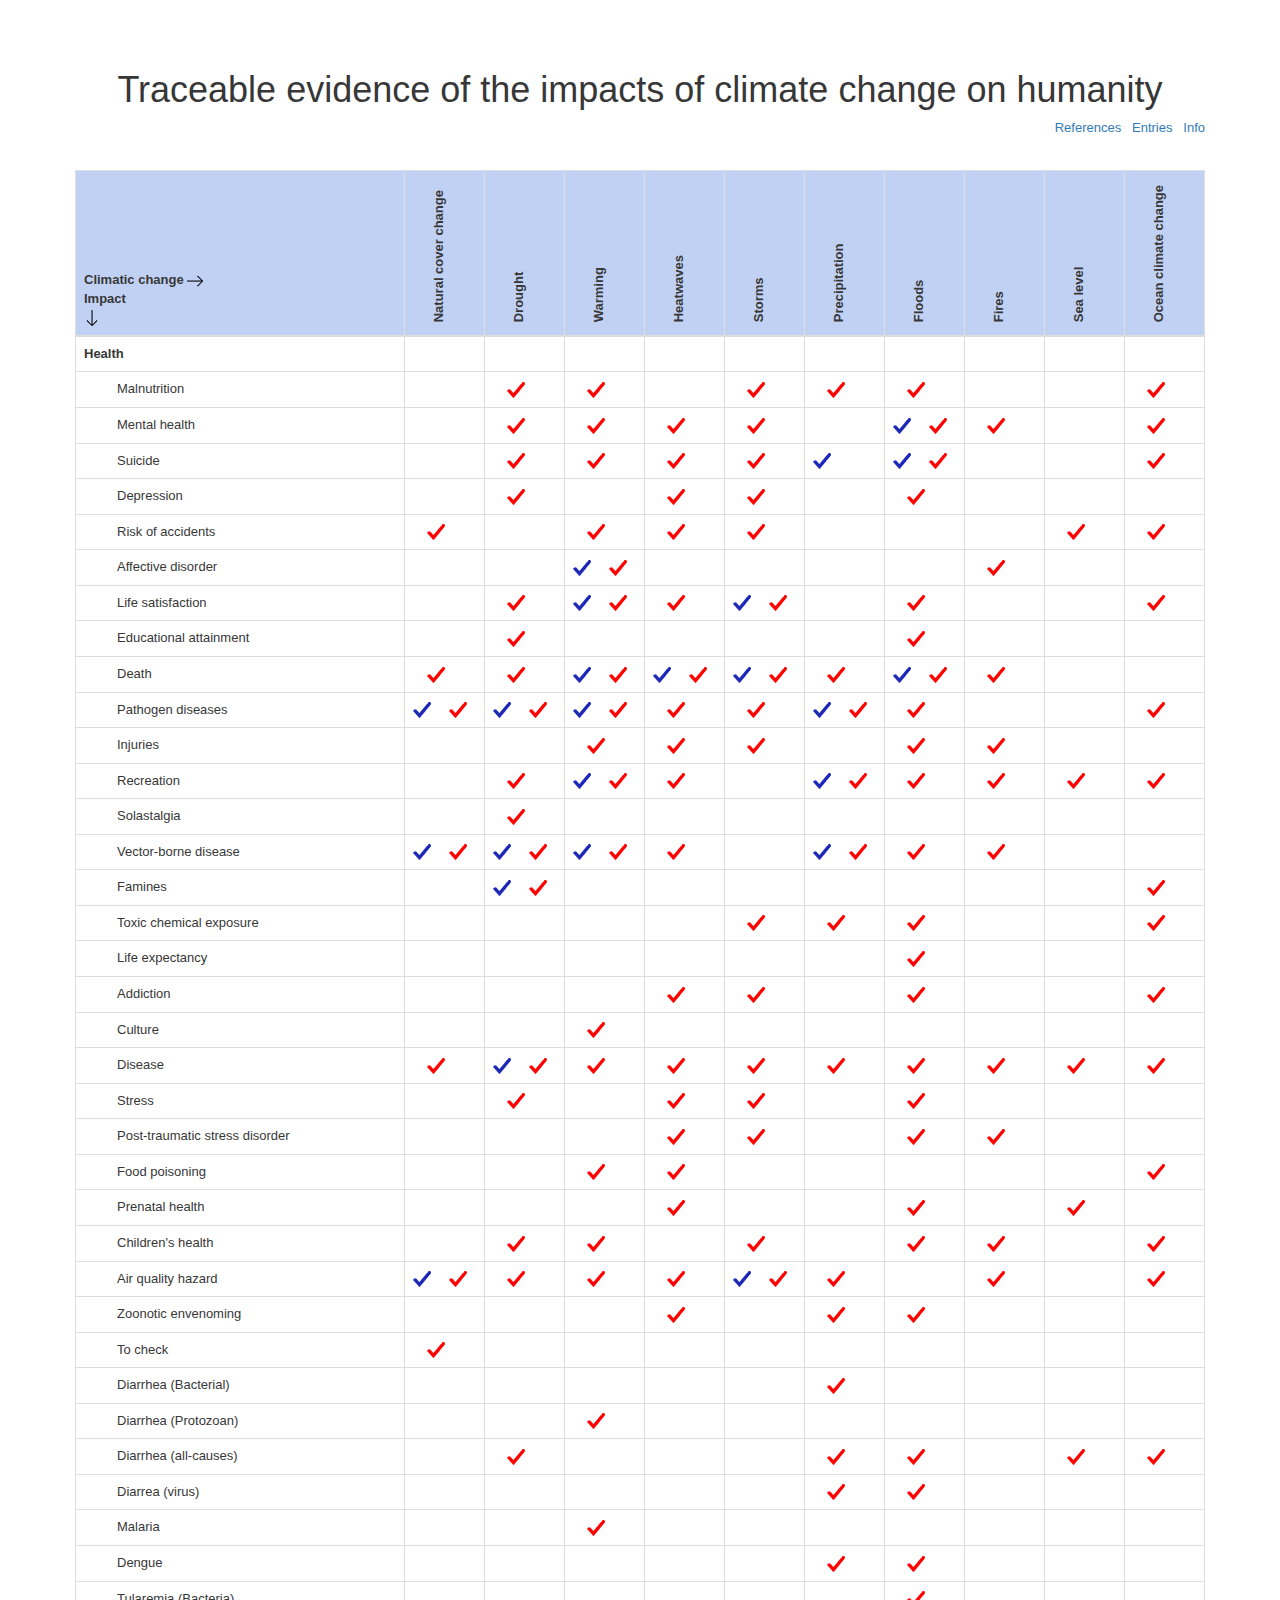
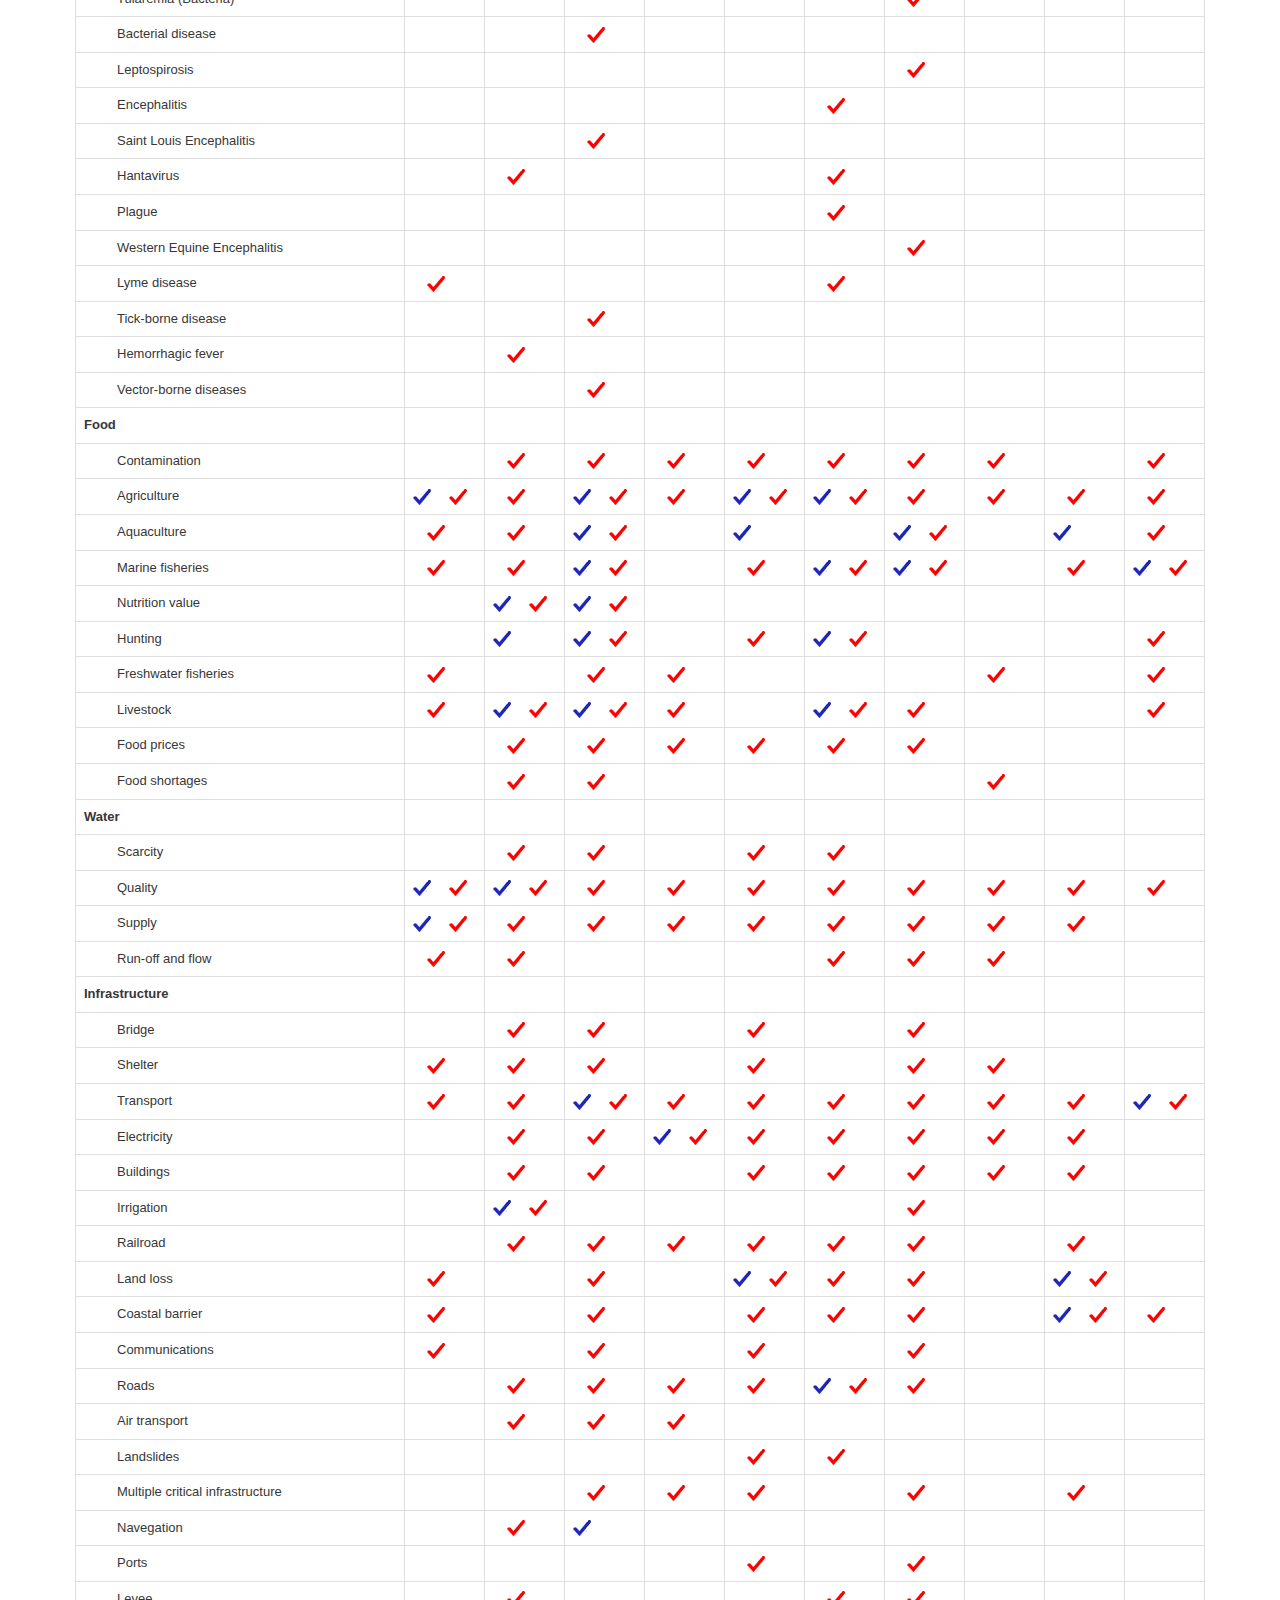
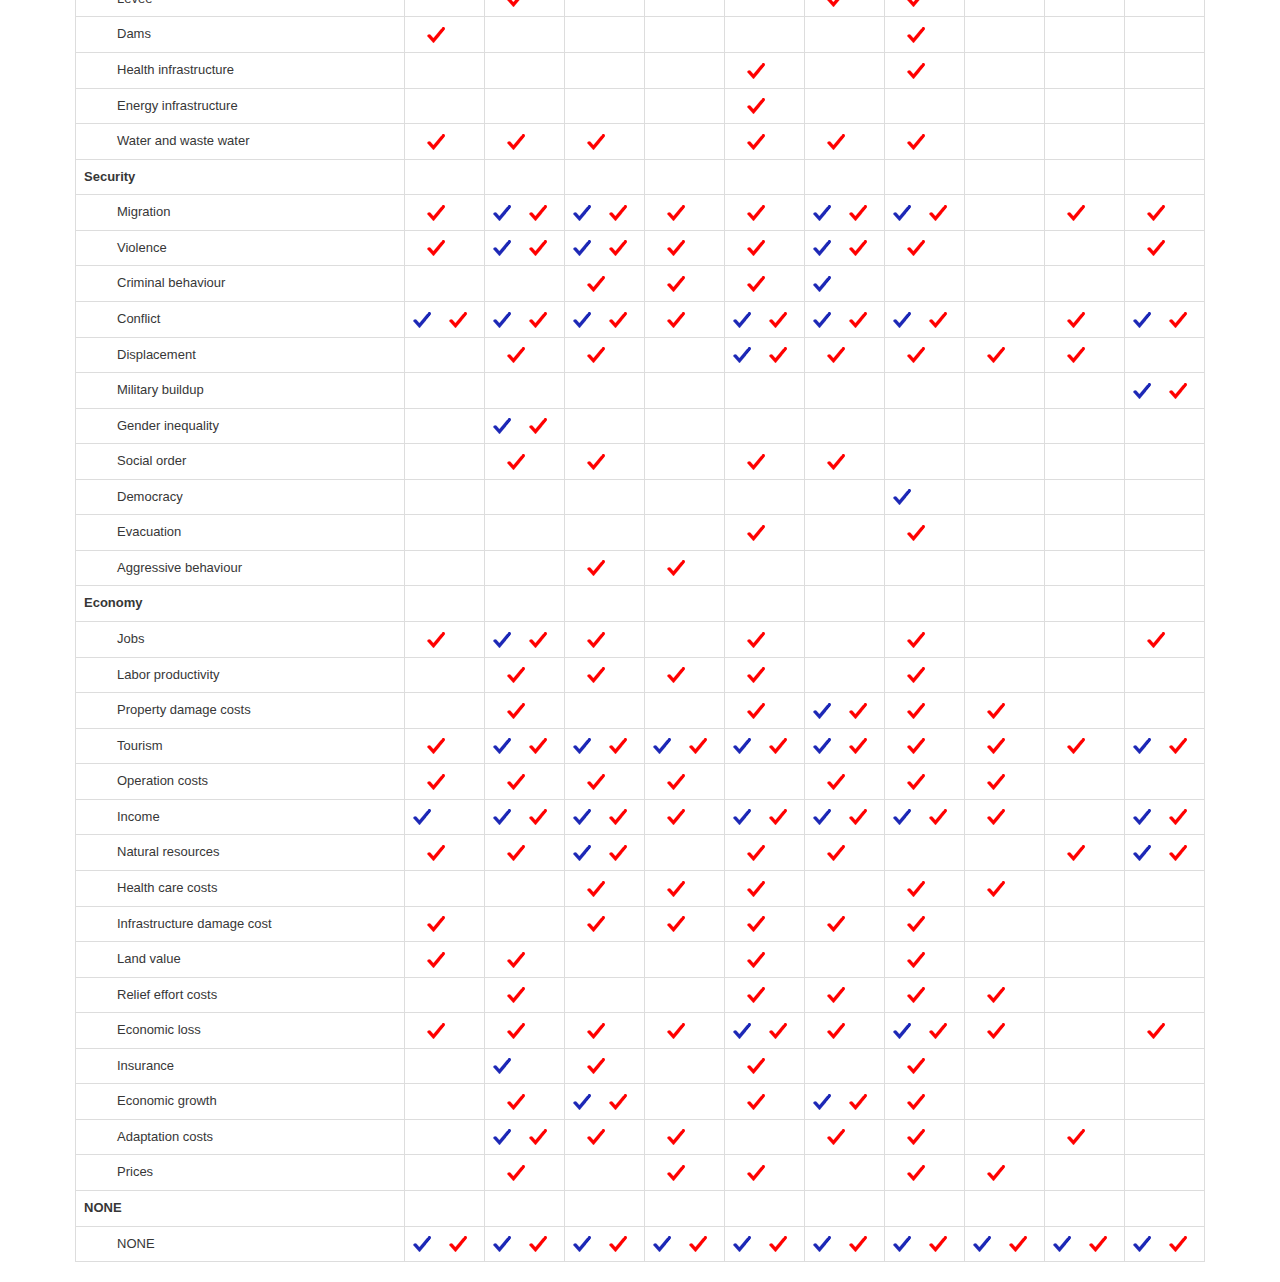
==== commit 2743b740: "refactor html" ====
--- a/index.html
+++ b/index.html
@@ -1,13177 +1,11941 @@
 <!DOCTYPE html>
 <html dir="ltr" lang="en">
-
-<!-- Added by HTTrack -->
-<meta http-equiv="content-type" content="text/html;charset=UTF-8"/><!-- /Added by HTTrack -->
+<head>
+    <meta charset="utf-8">
+    <meta name="keywords" content="key, words">
+    <meta name="description" content="description">
+    <meta name="viewport" content="width=device-width, initial-scale=1, minimum-scale=1, maximum-scale=1">
+    <title>Human Impacts</title>
+
+    <link href="css/style.css" rel="stylesheet" type="text/css">
+    <link href="css/style2.css" rel="stylesheet" type="text/css">
+    <link href="css/style_dev.css" rel="stylesheet" type="text/css">
+    <link rel="stylesheet" media="all" type="text/css" href="css/skeleton.css">
+    <link rel="stylesheet" media="all" type="text/css" href="css/nzs-frame-media.css">
+    <link rel="stylesheet" media="all" type="text/css" href="font-awesome-4.3.0/css/font-awesome.min.css">
+    <link rel="stylesheet" media="all" type="text/css" href="icofont/css/icofont.html">
+
+    <link rel="stylesheet" href="css/bootstrap.min.css">
+    <script src="js/jquery-1.9.1.js"></script>
+    <script src="js/bootstrap.min.js"></script>
+</head>
 <body>
-<div id="wrapper">
-    <html lang="en-US">
-    <head>
-        <meta charset="utf-8">
-        <meta name="keywords" content="key, words">
-        <meta name="description" content="description">
-        <meta name="viewport" content="width=device-width, initial-scale=1, minimum-scale=1, maximum-scale=1">
-        <title>Human Impacts</title>
-
-        <link href="css/style.css" rel="stylesheet" type="text/css">
-        <link href="css/style2.css" rel="stylesheet" type="text/css">
-        <link href="css/style_dev.css" rel="stylesheet" type="text/css">
-        <link rel="stylesheet" media="all" type="text/css" href="css/skeleton.css">
-        <link rel="stylesheet" media="all" type="text/css" href="css/nzs-frame-media.css">
-        <link rel="stylesheet" media="all" type="text/css" href="font-awesome-4.3.0/css/font-awesome.min.css">
-        <link rel="stylesheet" media="all" type="text/css" href="icofont/css/icofont.html">
-
-
-        <script src="js/core.js"></script>
-
-        <link rel="stylesheet" href="css/bootstrap.min.css">
-        <script src="js/jquery.min.js"></script>
-        <script src="js/bootstrap.min.js"></script>
-
+<div>
+    <script src="js/jquery.validate.min.js"></script>
+
+    <link href="css/toastr.min.css" rel="stylesheet" type="text/css">
+    <script src="js/toastr.min.js"></script>
+
+    <script src="js/jquery.fancybox.js"></script>
+    <link href="css/jquery.fancybox.css" rel="stylesheet" type="text/css">
+
+    <div class="container clearfix" style="margin-top: 50px">
         <div>
-            <script src="js/jquery-1.9.1.js"></script>
-            <script src="js/jquery.validate.min.js"></script>
-
-            <link href="css/toastr.min.css" rel="stylesheet" type="text/css">
-            <script src="js/toastr.min.js"></script>
-
-            <script src="js/jquery.fancybox.js"></script>
-            <link href="css/jquery.fancybox.css" rel="stylesheet" type="text/css">
-
-            <div class="container clearfix" style="margin-top: 50px">
-                <div class="clearfix"></div>
-                <div style="text-align: right;">
-                    <a href="references.html">References</a>
-                    &nbsp
-                    <a href="entries.html">Entries</a>
-                    &nbsp
-                    <span><a class="show_popup" href="popup.html">Info</a></span>
-                </div>
-                <html dir="ltr" lang="en">
-
-    <body>
-    <div id="wrapper">
-
-
-        <!DOCTYPE html>
-        <html lang="en-US">
-        <head>
-            <meta charset="utf-8">
-            <meta name="keywords" content="key, words">
-            <meta name="description" content="description">
-            <meta name="viewport" content="width=device-width, initial-scale=1, minimum-scale=1, maximum-scale=1">
-            <title>Human Impacts</title>
-
-            <link href="css/style.css" rel="stylesheet" type="text/css">
-            <link href="css/style2.css" rel="stylesheet" type="text/css">
-            <link href="css/style_dev.css" rel="stylesheet" type="text/css">
-            <link rel="stylesheet" media="all" type="text/css" href="css/skeleton.css">
-            <link rel="stylesheet" media="all" type="text/css" href="css/nzs-frame-media.css">
-            <link rel="stylesheet" media="all" type="text/css" href="font-awesome-4.3.0/css/font-awesome.min.css">
-            <link rel="stylesheet" media="all" type="text/css" href="icofont/css/icofont.html">
-
-
-            <script src="js/core.js"></script>
-
-
-            <link rel="stylesheet" href="css/bootstrap.min.css">
-            <script src="js/jquery.min.js"></script>
-            <script src="js/bootstrap.min.js"></script>
-
-
-            <div>
-
-                <script src="js/jquery-1.9.1.js"></script>
-                <script src="js/jquery.validate.min.js"></script>
-                <link href="css/toastr.min.css" rel="stylesheet" type="text/css">
-                <script src="js/toastr.min.js"></script>
-                <script src="js/jquery.fancybox.js"></script>
-                <link href="css/jquery.fancybox.css" rel="stylesheet" type="text/css">
-
-
-                <div class="container clearfix">
-
-                    <div class="clearfix"></div>
-
-                    <table class="table table-bordered" style="margin-top:3%;">
-                        <thead>
-                        <tr>
-                            <th style="background: #c1d1f4;"><strong>Climatic change <img src="images/forward.png"> <br>
-                                Impact<br> <img src="images/download.png"> </strong></th>
-
-                            <th style="background: #c1d1f4; "><span>Natural cover change </span></th>
-
-                            <th style="background: #c1d1f4; "><span>Drought </span></th>
-
-                            <th style="background: #c1d1f4; "><span>Warming </span></th>
-
-                            <th style="background: #c1d1f4; "><span>Heatwaves </span></th>
-
-                            <th style="background: #c1d1f4; "><span>Storms </span></th>
-
-                            <th style="background: #c1d1f4; "><span>Precipitation </span></th>
-
-                            <th style="background: #c1d1f4; "><span>Floods </span></th>
-
-                            <th style="background: #c1d1f4; "><span>Fires </span></th>
-
-                            <th style="background: #c1d1f4; "><span>Sea level </span></th>
-
-                            <th style="background: #c1d1f4; "><span>Ocean climate change </span></th>
-                        </tr>
-                        </thead>
-                        <tbody>
-                        <tr>
-                            <td><strong>Health</strong></td>
-                            <!-- nis -->
-                            <td>
-                            </td>
-                            <!-- nis -->
-                            <td>
-                            </td>
-                            <!-- nis -->
-                            <td>
-                            </td>
-                            <!-- nis -->
-                            <td>
-                            </td>
-                            <!-- nis -->
-                            <td>
-                            </td>
-                            <!-- nis -->
-                            <td>
-                            </td>
-                            <!-- nis -->
-                            <td>
-                            </td>
-                            <!-- nis -->
-                            <td>
-                            </td>
-                            <!-- nis -->
-                            <td>
-                            </td>
-                            <!-- nis -->
-                            <td>
-                            </td>
-
-
-                        </tr>
-
-                        <tr id="" data-last-impact="" class="">
-                            <td style="padding-left: 41px;"> Malnutrition</td>
-
-                            <td style="width: 80px;">
-                                <input type="hidden" value=""
-                                       class="td_id_sa1">
-
-                                &nbsp; &nbsp;
-                                <input type="hidden" id="ajaxcomplete" value="1">
-                                <input type="hidden" value="" class="td_id_sb1">
-
-                            </td>
-
-                            <td style="width: 80px;">
-                                <input type="hidden" value=""
-                                       class="td_id_sa1">
-
-                                &nbsp; &nbsp;
-                                <input type="hidden" id="ajaxcomplete" value="1">
-                                <input type="hidden" value="2662" class="td_id_sb44622662">
-
-                                <span style="cursor:pointer;" onclick="ckektest('2','78','negative');"> <img
-                                        src="images/check_mark.png"></span>
-                            </td>
-
-                            <td style="width: 80px;">
-                                <input type="hidden" value=""
-                                       class="td_id_sa1">
-
-                                &nbsp; &nbsp;
-                                <input type="hidden" id="ajaxcomplete" value="1">
-                                <input type="hidden" value="525" class="td_id_sb5627525">
-
-                                <span style="cursor:pointer;" onclick="ckektest('3','78','negative');"> <img
-                                        src="images/check_mark.png"></span>
-                            </td>
-
-                            <td style="width: 80px;">
-                                <input type="hidden" value=""
-                                       class="td_id_sa1">
-
-                                &nbsp; &nbsp;
-                                <input type="hidden" id="ajaxcomplete" value="1">
-                                <input type="hidden" value="" class="td_id_sb1">
-
-                            </td>
-
-                            <td style="width: 80px;">
-                                <input type="hidden" value=""
-                                       class="td_id_sa1">
-
-                                &nbsp; &nbsp;
-                                <input type="hidden" id="ajaxcomplete" value="1">
-                                <input type="hidden" value="1959" class="td_id_sb54671959">
-
-                                <span style="cursor:pointer;" onclick="ckektest('5','78','negative');"> <img
-                                        src="images/check_mark.png"></span>
-                            </td>
-
-                            <td style="width: 80px;">
-                                <input type="hidden" value=""
-                                       class="td_id_sa1">
-
-                                &nbsp; &nbsp;
-                                <input type="hidden" id="ajaxcomplete" value="1">
-                                <input type="hidden" value="1421" class="td_id_sb44001421">
-
-                                <span style="cursor:pointer;" onclick="ckektest('6','78','negative');"> <img
-                                        src="images/check_mark.png"></span>
-                            </td>
-
-                            <td style="width: 80px;">
-                                <input type="hidden" value=""
-                                       class="td_id_sa1">
-
-                                &nbsp; &nbsp;
-                                <input type="hidden" id="ajaxcomplete" value="1">
-                                <input type="hidden" value="1154" class="td_id_sb77471154">
-
-                                <span style="cursor:pointer;" onclick="ckektest('7','78','negative');"> <img
-                                        src="images/check_mark.png"></span>
-                            </td>
-
-                            <td style="width: 80px;">
-                                <input type="hidden" value=""
-                                       class="td_id_sa1">
-
-                                &nbsp; &nbsp;
-                                <input type="hidden" id="ajaxcomplete" value="1">
-                                <input type="hidden" value="" class="td_id_sb1">
-
-                            </td>
-
-                            <td style="width: 80px;">
-                                <input type="hidden" value=""
-                                       class="td_id_sa1">
-
-                                &nbsp; &nbsp;
-                                <input type="hidden" id="ajaxcomplete" value="1">
-                                <input type="hidden" value="" class="td_id_sb1">
-
-                            </td>
-
-                            <td style="width: 80px;">
-                                <input type="hidden" value=""
-                                       class="td_id_sa1">
-
-                                &nbsp; &nbsp;
-                                <input type="hidden" id="ajaxcomplete" value="1">
-                                <input type="hidden" value="2588" class="td_id_sb46542588">
-
-                                <span style="cursor:pointer;" onclick="ckektest('10','78','negative');"> <img
-                                        src="images/check_mark.png"></span>
-                            </td>
-
-                        </tr>
-                        <tr id="" data-last-impact="" class="">
-                            <td style="padding-left: 41px;"> Mental health</td>
-
-                            <td style="width: 80px;">
-                                <input type="hidden" value=""
-                                       class="td_id_sa1">
-
-                                &nbsp; &nbsp;
-                                <input type="hidden" id="ajaxcomplete" value="1">
-                                <input type="hidden" value="" class="td_id_sb1">
-
-                            </td>
-
-                            <td style="width: 80px;">
-                                <input type="hidden" value=""
-                                       class="td_id_sa1">
-
-                                &nbsp; &nbsp;
-                                <input type="hidden" id="ajaxcomplete" value="1">
-                                <input type="hidden" value="1996" class="td_id_sb63361996">
-
-                                <span style="cursor:pointer;" onclick="ckektest('2','19','negative');"> <img
-                                        src="images/check_mark.png"></span>
-                            </td>
-
-                            <td style="width: 80px;">
-                                <input type="hidden" value=""
-                                       class="td_id_sa1">
-
-                                &nbsp; &nbsp;
-                                <input type="hidden" id="ajaxcomplete" value="1">
-                                <input type="hidden" value="3132" class="td_id_sb94573132">
-
-                                <span style="cursor:pointer;" onclick="ckektest('3','19','negative');"> <img
-                                        src="images/check_mark.png"></span>
-                            </td>
-
-                            <td style="width: 80px;">
-                                <input type="hidden" value=""
-                                       class="td_id_sa1">
-
-                                &nbsp; &nbsp;
-                                <input type="hidden" id="ajaxcomplete" value="1">
-                                <input type="hidden" value="671" class="td_id_sb7333671">
-
-                                <span style="cursor:pointer;" onclick="ckektest('4','19','negative');"> <img
-                                        src="images/check_mark.png"></span>
-                            </td>
-
-                            <td style="width: 80px;">
-                                <input type="hidden" value=""
-                                       class="td_id_sa1">
-
-                                &nbsp; &nbsp;
-                                <input type="hidden" id="ajaxcomplete" value="1">
-                                <input type="hidden" value="375" class="td_id_sb2970375">
-
-                                <span style="cursor:pointer;" onclick="ckektest('5','19','negative');"> <img
-                                        src="images/check_mark.png"></span>
-                            </td>
-
-                            <td style="width: 80px;">
-                                <input type="hidden" value=""
-                                       class="td_id_sa1">
-
-                                &nbsp; &nbsp;
-                                <input type="hidden" id="ajaxcomplete" value="1">
-                                <input type="hidden" value="" class="td_id_sb1">
-
-                            </td>
-
-                            <td style="width: 80px;">
-                                <input type="hidden" value="1290"
-                                       class="td_id_sa38281290">
-
-                                <span style="cursor:pointer;"
-                                      onclick="ckektest('7','19','positive');"> <img src="images/check_mark2.png">
+            <h1 style="text-align: center;" class="impact-title"> Traceable evidence of the impacts of climate change on humanity </h1>
+        </div>
+        <div class="clearfix"></div>
+        <div style="text-align: right;">
+            <a href="references.html">References</a>
+            &nbsp;
+            <a href="entries.html">Entries</a>
+            &nbsp;
+            <span><a class="show_popup" href="popup.html">Info</a></span>
+        </div>
+
+        <table class="table table-bordered" style="margin-top:3%;">
+            <thead>
+            <tr>
+                <th style="background: #c1d1f4;"><strong>Climatic change <img src="images/forward.png"> <br>
+                    Impact<br> <img src="images/download.png"> </strong></th>
+
+                <th style="background: #c1d1f4; "><span>Natural cover change </span></th>
+
+                <th style="background: #c1d1f4; "><span>Drought </span></th>
+
+                <th style="background: #c1d1f4; "><span>Warming </span></th>
+
+                <th style="background: #c1d1f4; "><span>Heatwaves </span></th>
+
+                <th style="background: #c1d1f4; "><span>Storms </span></th>
+
+                <th style="background: #c1d1f4; "><span>Precipitation </span></th>
+
+                <th style="background: #c1d1f4; "><span>Floods </span></th>
+
+                <th style="background: #c1d1f4; "><span>Fires </span></th>
+
+                <th style="background: #c1d1f4; "><span>Sea level </span></th>
+
+                <th style="background: #c1d1f4; "><span>Ocean climate change </span></th>
+            </tr>
+            </thead>
+            <tbody>
+            <tr>
+                <td><strong>Health</strong></td>
+                <!-- nis -->
+                <td>
+                </td>
+                <!-- nis -->
+                <td>
+                </td>
+                <!-- nis -->
+                <td>
+                </td>
+                <!-- nis -->
+                <td>
+                </td>
+                <!-- nis -->
+                <td>
+                </td>
+                <!-- nis -->
+                <td>
+                </td>
+                <!-- nis -->
+                <td>
+                </td>
+                <!-- nis -->
+                <td>
+                </td>
+                <!-- nis -->
+                <td>
+                </td>
+                <!-- nis -->
+                <td>
+                </td>
+
+
+            </tr>
+
+            <tr data-last-impact="" class="">
+                <td style="padding-left: 41px;"> Malnutrition</td>
+
+                <td style="width: 80px;">
+                    <input type="hidden" value=""
+                           class="td_id_sa1">
+
+                    &nbsp; &nbsp;
+                    <input type="hidden" value="" class="td_id_sb1">
+
+                </td>
+
+                <td style="width: 80px;">
+                    <input type="hidden" value=""
+                           class="td_id_sa1">
+
+                    &nbsp; &nbsp;
+                    <input type="hidden" value="2662" class="td_id_sb44622662">
+
+                    <span style="cursor:pointer;" onclick="ckektest('2','78','negative');">
+                     <img src="images/check_mark.png"></span>
+                </td>
+
+                <td style="width: 80px;">
+                    <input type="hidden" value=""
+                           class="td_id_sa1">
+
+                    &nbsp; &nbsp;
+                    <input type="hidden" value="525" class="td_id_sb5627525">
+
+                    <span style="cursor:pointer;" onclick="ckektest('3','78','negative');">
+                     <img src="images/check_mark.png"></span>
+                </td>
+
+                <td style="width: 80px;">
+                    <input type="hidden" value=""
+                           class="td_id_sa1">
+
+                    &nbsp; &nbsp;
+                    <input type="hidden" value="" class="td_id_sb1">
+
+                </td>
+
+                <td style="width: 80px;">
+                    <input type="hidden" value=""
+                           class="td_id_sa1">
+
+                    &nbsp; &nbsp;
+                    <input type="hidden" value="1959" class="td_id_sb54671959">
+
+                    <span style="cursor:pointer;" onclick="ckektest('5','78','negative');">
+                     <img src="images/check_mark.png"></span>
+                </td>
+
+                <td style="width: 80px;">
+                    <input type="hidden" value=""
+                           class="td_id_sa1">
+
+                    &nbsp; &nbsp;
+                    <input type="hidden" value="1421" class="td_id_sb44001421">
+
+                    <span style="cursor:pointer;" onclick="ckektest('6','78','negative');">
+                     <img src="images/check_mark.png"></span>
+                </td>
+
+                <td style="width: 80px;">
+                    <input type="hidden" value=""
+                           class="td_id_sa1">
+
+                    &nbsp; &nbsp;
+                    <input type="hidden" value="1154" class="td_id_sb77471154">
+
+                    <span style="cursor:pointer;" onclick="ckektest('7','78','negative');">
+                     <img src="images/check_mark.png"></span>
+                </td>
+
+                <td style="width: 80px;">
+                    <input type="hidden" value=""
+                           class="td_id_sa1">
+
+                    &nbsp; &nbsp;
+                    <input type="hidden" value="" class="td_id_sb1">
+
+                </td>
+
+                <td style="width: 80px;">
+                    <input type="hidden" value=""
+                           class="td_id_sa1">
+
+                    &nbsp; &nbsp;
+                    <input type="hidden" value="" class="td_id_sb1">
+
+                </td>
+
+                <td style="width: 80px;">
+                    <input type="hidden" value=""
+                           class="td_id_sa1">
+
+                    &nbsp; &nbsp;
+                    <input type="hidden" value="2588" class="td_id_sb46542588">
+
+                    <span style="cursor:pointer;" onclick="ckektest('10','78','negative');">
+                     <img src="images/check_mark.png"></span>
+                </td>
+
+            </tr>
+            <tr data-last-impact="" class="">
+                <td style="padding-left: 41px;"> Mental health</td>
+
+                <td style="width: 80px;">
+                    <input type="hidden" value=""
+                           class="td_id_sa1">
+
+                    &nbsp; &nbsp;
+                    <input type="hidden" value="" class="td_id_sb1">
+
+                </td>
+
+                <td style="width: 80px;">
+                    <input type="hidden" value=""
+                           class="td_id_sa1">
+
+                    &nbsp; &nbsp;
+                    <input type="hidden" value="1996" class="td_id_sb63361996">
+
+                    <span style="cursor:pointer;" onclick="ckektest('2','19','negative');">
+                     <img src="images/check_mark.png"></span>
+                </td>
+
+                <td style="width: 80px;">
+                    <input type="hidden" value=""
+                           class="td_id_sa1">
+
+                    &nbsp; &nbsp;
+                    <input type="hidden" value="3132" class="td_id_sb94573132">
+
+                    <span style="cursor:pointer;" onclick="ckektest('3','19','negative');">
+                     <img src="images/check_mark.png"></span>
+                </td>
+
+                <td style="width: 80px;">
+                    <input type="hidden" value=""
+                           class="td_id_sa1">
+
+                    &nbsp; &nbsp;
+                    <input type="hidden" value="671" class="td_id_sb7333671">
+
+                    <span style="cursor:pointer;" onclick="ckektest('4','19','negative');">
+                     <img src="images/check_mark.png"></span>
+                </td>
+
+                <td style="width: 80px;">
+                    <input type="hidden" value=""
+                           class="td_id_sa1">
+
+                    &nbsp; &nbsp;
+                    <input type="hidden" value="375" class="td_id_sb2970375">
+
+                    <span style="cursor:pointer;" onclick="ckektest('5','19','negative');">
+                     <img src="images/check_mark.png"></span>
+                </td>
+
+                <td style="width: 80px;">
+                    <input type="hidden" value=""
+                           class="td_id_sa1">
+
+                    &nbsp; &nbsp;
+                    <input type="hidden" value="" class="td_id_sb1">
+
+                </td>
+
+                <td style="width: 80px;">
+                    <input type="hidden" value="1290"
+                           class="td_id_sa38281290">
+
+                    <span style="cursor:pointer;" onclick="ckektest('7','19','positive');"> <img src="images/check_mark2.png">
               </span>
 
-                                &nbsp; &nbsp;
-                                <input type="hidden" id="ajaxcomplete" value="1">
-                                <input type="hidden" value="1261" class="td_id_sb34151261">
-
-                                <span style="cursor:pointer;" onclick="ckektest('7','19','negative');"> <img
-                                        src="images/check_mark.png"></span>
-                            </td>
-
-                            <td style="width: 80px;">
-                                <input type="hidden" value=""
-                                       class="td_id_sa1">
-
-                                &nbsp; &nbsp;
-                                <input type="hidden" id="ajaxcomplete" value="1">
-                                <input type="hidden" value="1719" class="td_id_sb29011719">
-
-                                <span style="cursor:pointer;" onclick="ckektest('8','19','negative');"> <img
-                                        src="images/check_mark.png"></span>
-                            </td>
-
-                            <td style="width: 80px;">
-                                <input type="hidden" value=""
-                                       class="td_id_sa1">
-
-                                &nbsp; &nbsp;
-                                <input type="hidden" id="ajaxcomplete" value="1">
-                                <input type="hidden" value="" class="td_id_sb1">
-
-                            </td>
-
-                            <td style="width: 80px;">
-                                <input type="hidden" value=""
-                                       class="td_id_sa1">
-
-                                &nbsp; &nbsp;
-                                <input type="hidden" id="ajaxcomplete" value="1">
-                                <input type="hidden" value="3032" class="td_id_sb88403032">
-
-                                <span style="cursor:pointer;" onclick="ckektest('10','19','negative');"> <img
-                                        src="images/check_mark.png"></span>
-                            </td>
-
-                        </tr>
-                        <tr id="" data-last-impact="" class="">
-                            <td style="padding-left: 41px;"> Suicide</td>
-
-                            <td style="width: 80px;">
-                                <input type="hidden" value=""
-                                       class="td_id_sa1">
-
-                                &nbsp; &nbsp;
-                                <input type="hidden" id="ajaxcomplete" value="1">
-                                <input type="hidden" value="" class="td_id_sb1">
-
-                            </td>
-
-                            <td style="width: 80px;">
-                                <input type="hidden" value=""
-                                       class="td_id_sa1">
-
-                                &nbsp; &nbsp;
-                                <input type="hidden" id="ajaxcomplete" value="1">
-                                <input type="hidden" value="1990" class="td_id_sb56591990">
-
-                                <span style="cursor:pointer;" onclick="ckektest('2','20','negative');"> <img
-                                        src="images/check_mark.png"></span>
-                            </td>
-
-                            <td style="width: 80px;">
-                                <input type="hidden" value=""
-                                       class="td_id_sa1">
-
-                                &nbsp; &nbsp;
-                                <input type="hidden" id="ajaxcomplete" value="1">
-                                <input type="hidden" value="3283" class="td_id_sb99823283">
-
-                                <span style="cursor:pointer;" onclick="ckektest('3','20','negative');"> <img
-                                        src="images/check_mark.png"></span>
-                            </td>
-
-                            <td style="width: 80px;">
-                                <input type="hidden" value=""
-                                       class="td_id_sa1">
-
-                                &nbsp; &nbsp;
-                                <input type="hidden" id="ajaxcomplete" value="1">
-                                <input type="hidden" value="463" class="td_id_sb5362463">
-
-                                <span style="cursor:pointer;" onclick="ckektest('4','20','negative');"> <img
-                                        src="images/check_mark.png"></span>
-                            </td>
-
-                            <td style="width: 80px;">
-                                <input type="hidden" value=""
-                                       class="td_id_sa1">
-
-                                &nbsp; &nbsp;
-                                <input type="hidden" id="ajaxcomplete" value="1">
-                                <input type="hidden" value="69" class="td_id_sb573869">
-
-                                <span style="cursor:pointer;" onclick="ckektest('5','20','negative');"> <img
-                                        src="images/check_mark.png"></span>
-                            </td>
-
-                            <td style="width: 80px;">
-                                <input type="hidden" value="3283"
-                                       class="td_id_sa99833283">
-
-                                <span style="cursor:pointer;"
-                                      onclick="ckektest('6','20','positive');"> <img src="images/check_mark2.png">
+                    &nbsp; &nbsp;
+                    <input type="hidden" value="1261" class="td_id_sb34151261">
+
+                    <span style="cursor:pointer;" onclick="ckektest('7','19','negative');">
+                     <img src="images/check_mark.png"></span>
+                </td>
+
+                <td style="width: 80px;">
+                    <input type="hidden" value=""
+                           class="td_id_sa1">
+
+                    &nbsp; &nbsp;
+                    <input type="hidden" value="1719" class="td_id_sb29011719">
+
+                    <span style="cursor:pointer;" onclick="ckektest('8','19','negative');">
+                     <img src="images/check_mark.png"></span>
+                </td>
+
+                <td style="width: 80px;">
+                    <input type="hidden" value=""
+                           class="td_id_sa1">
+
+                    &nbsp; &nbsp;
+                    <input type="hidden" value="" class="td_id_sb1">
+
+                </td>
+
+                <td style="width: 80px;">
+                    <input type="hidden" value=""
+                           class="td_id_sa1">
+
+                    &nbsp; &nbsp;
+                    <input type="hidden" value="3032" class="td_id_sb88403032">
+
+                    <span style="cursor:pointer;" onclick="ckektest('10','19','negative');">
+                     <img src="images/check_mark.png"></span>
+                </td>
+
+            </tr>
+            <tr data-last-impact="" class="">
+                <td style="padding-left: 41px;"> Suicide</td>
+
+                <td style="width: 80px;">
+                    <input type="hidden" value=""
+                           class="td_id_sa1">
+
+                    &nbsp; &nbsp;
+                    <input type="hidden" value="" class="td_id_sb1">
+
+                </td>
+
+                <td style="width: 80px;">
+                    <input type="hidden" value=""
+                           class="td_id_sa1">
+
+                    &nbsp; &nbsp;
+                    <input type="hidden" value="1990" class="td_id_sb56591990">
+
+                    <span style="cursor:pointer;" onclick="ckektest('2','20','negative');">
+                     <img src="images/check_mark.png"></span>
+                </td>
+
+                <td style="width: 80px;">
+                    <input type="hidden" value=""
+                           class="td_id_sa1">
+
+                    &nbsp; &nbsp;
+                    <input type="hidden" value="3283" class="td_id_sb99823283">
+
+                    <span style="cursor:pointer;" onclick="ckektest('3','20','negative');">
+                     <img src="images/check_mark.png"></span>
+                </td>
+
+                <td style="width: 80px;">
+                    <input type="hidden" value=""
+                           class="td_id_sa1">
+
+                    &nbsp; &nbsp;
+                    <input type="hidden" value="463" class="td_id_sb5362463">
+
+                    <span style="cursor:pointer;" onclick="ckektest('4','20','negative');">
+                     <img src="images/check_mark.png"></span>
+                </td>
+
+                <td style="width: 80px;">
+                    <input type="hidden" value=""
+                           class="td_id_sa1">
+
+                    &nbsp; &nbsp;
+                    <input type="hidden" value="69" class="td_id_sb573869">
+
+                    <span style="cursor:pointer;" onclick="ckektest('5','20','negative');">
+                     <img src="images/check_mark.png"></span>
+                </td>
+
+                <td style="width: 80px;">
+                    <input type="hidden" value="3283"
+                           class="td_id_sa99833283">
+
+                    <span style="cursor:pointer;" onclick="ckektest('6','20','positive');"> <img src="images/check_mark2.png">
               </span>
 
-                                &nbsp; &nbsp;
-                                <input type="hidden" id="ajaxcomplete" value="1">
-                                <input type="hidden" value="" class="td_id_sb1">
-
-                            </td>
-
-                            <td style="width: 80px;">
-                                <input type="hidden" value="1089"
-                                       class="td_id_sa73591089">
-
-                                <span style="cursor:pointer;"
-                                      onclick="ckektest('7','20','positive');"> <img src="images/check_mark2.png">
+                    &nbsp; &nbsp;
+                    <input type="hidden" value="" class="td_id_sb1">
+
+                </td>
+
+                <td style="width: 80px;">
+                    <input type="hidden" value="1089"
+                           class="td_id_sa73591089">
+
+                    <span style="cursor:pointer;" onclick="ckektest('7','20','positive');"> <img src="images/check_mark2.png">
               </span>
 
-                                &nbsp; &nbsp;
-                                <input type="hidden" id="ajaxcomplete" value="1">
-                                <input type="hidden" value="364" class="td_id_sb7180364">
-
-                                <span style="cursor:pointer;" onclick="ckektest('7','20','negative');"> <img
-                                        src="images/check_mark.png"></span>
-                            </td>
-
-                            <td style="width: 80px;">
-                                <input type="hidden" value=""
-                                       class="td_id_sa1">
-
-                                &nbsp; &nbsp;
-                                <input type="hidden" id="ajaxcomplete" value="1">
-                                <input type="hidden" value="" class="td_id_sb1">
-
-                            </td>
-
-                            <td style="width: 80px;">
-                                <input type="hidden" value=""
-                                       class="td_id_sa1">
-
-                                &nbsp; &nbsp;
-                                <input type="hidden" id="ajaxcomplete" value="1">
-                                <input type="hidden" value="" class="td_id_sb1">
-
-                            </td>
-
-                            <td style="width: 80px;">
-                                <input type="hidden" value=""
-                                       class="td_id_sa1">
-
-                                &nbsp; &nbsp;
-                                <input type="hidden" id="ajaxcomplete" value="1">
-                                <input type="hidden" value="2588" class="td_id_sb46572588">
-
-                                <span style="cursor:pointer;" onclick="ckektest('10','20','negative');"> <img
-                                        src="images/check_mark.png"></span>
-                            </td>
-
-                        </tr>
-                        <tr id="" data-last-impact="" class="">
-                            <td style="padding-left: 41px;"> Depression</td>
-
-                            <td style="width: 80px;">
-                                <input type="hidden" value=""
-                                       class="td_id_sa1">
-
-                                &nbsp; &nbsp;
-                                <input type="hidden" id="ajaxcomplete" value="1">
-                                <input type="hidden" value="" class="td_id_sb1">
-
-                            </td>
-
-                            <td style="width: 80px;">
-                                <input type="hidden" value=""
-                                       class="td_id_sa1">
-
-                                &nbsp; &nbsp;
-                                <input type="hidden" id="ajaxcomplete" value="1">
-                                <input type="hidden" value="393" class="td_id_sb2826393">
-
-                                <span style="cursor:pointer;" onclick="ckektest('2','21','negative');"> <img
-                                        src="images/check_mark.png"></span>
-                            </td>
-
-                            <td style="width: 80px;">
-                                <input type="hidden" value=""
-                                       class="td_id_sa1">
-
-                                &nbsp; &nbsp;
-                                <input type="hidden" id="ajaxcomplete" value="1">
-                                <input type="hidden" value="" class="td_id_sb1">
-
-                            </td>
-
-                            <td style="width: 80px;">
-                                <input type="hidden" value=""
-                                       class="td_id_sa1">
-
-                                &nbsp; &nbsp;
-                                <input type="hidden" id="ajaxcomplete" value="1">
-                                <input type="hidden" value="393" class="td_id_sb2819393">
-
-                                <span style="cursor:pointer;" onclick="ckektest('4','21','negative');"> <img
-                                        src="images/check_mark.png"></span>
-                            </td>
-
-                            <td style="width: 80px;">
-                                <input type="hidden" value=""
-                                       class="td_id_sa1">
-
-                                &nbsp; &nbsp;
-                                <input type="hidden" id="ajaxcomplete" value="1">
-                                <input type="hidden" value="69" class="td_id_sb573969">
-
-                                <span style="cursor:pointer;" onclick="ckektest('5','21','negative');"> <img
-                                        src="images/check_mark.png"></span>
-                            </td>
-
-                            <td style="width: 80px;">
-                                <input type="hidden" value=""
-                                       class="td_id_sa1">
-
-                                &nbsp; &nbsp;
-                                <input type="hidden" id="ajaxcomplete" value="1">
-                                <input type="hidden" value="" class="td_id_sb1">
-
-                            </td>
-
-                            <td style="width: 80px;">
-                                <input type="hidden" value=""
-                                       class="td_id_sa1">
-
-                                &nbsp; &nbsp;
-                                <input type="hidden" id="ajaxcomplete" value="1">
-                                <input type="hidden" value="2896" class="td_id_sb91072896">
-
-                                <span style="cursor:pointer;" onclick="ckektest('7','21','negative');"> <img
-                                        src="images/check_mark.png"></span>
-                            </td>
-
-                            <td style="width: 80px;">
-                                <input type="hidden" value=""
-                                       class="td_id_sa1">
-
-                                &nbsp; &nbsp;
-                                <input type="hidden" id="ajaxcomplete" value="1">
-                                <input type="hidden" value="" class="td_id_sb1">
-
-                            </td>
-
-                            <td style="width: 80px;">
-                                <input type="hidden" value=""
-                                       class="td_id_sa1">
-
-                                &nbsp; &nbsp;
-                                <input type="hidden" id="ajaxcomplete" value="1">
-                                <input type="hidden" value="" class="td_id_sb1">
-
-                            </td>
-
-                            <td style="width: 80px;">
-                                <input type="hidden" value=""
-                                       class="td_id_sa1">
-
-                                &nbsp; &nbsp;
-                                <input type="hidden" id="ajaxcomplete" value="1">
-                                <input type="hidden" value="" class="td_id_sb1">
-
-                            </td>
-
-                        </tr>
-                        <tr id="" data-last-impact="" class="">
-                            <td style="padding-left: 41px;"> Risk of accidents</td>
-
-                            <td style="width: 80px;">
-                                <input type="hidden" value=""
-                                       class="td_id_sa1">
-
-                                &nbsp; &nbsp;
-                                <input type="hidden" id="ajaxcomplete" value="1">
-                                <input type="hidden" value="2566" class="td_id_sb90632566">
-
-                                <span style="cursor:pointer;" onclick="ckektest('1','70','negative');"> <img
-                                        src="images/check_mark.png"></span>
-                            </td>
-
-                            <td style="width: 80px;">
-                                <input type="hidden" value=""
-                                       class="td_id_sa1">
-
-                                &nbsp; &nbsp;
-                                <input type="hidden" id="ajaxcomplete" value="1">
-                                <input type="hidden" value="" class="td_id_sb1">
-
-                            </td>
-
-                            <td style="width: 80px;">
-                                <input type="hidden" value=""
-                                       class="td_id_sa1">
-
-                                &nbsp; &nbsp;
-                                <input type="hidden" id="ajaxcomplete" value="1">
-                                <input type="hidden" value="2312" class="td_id_sb45882312">
-
-                                <span style="cursor:pointer;" onclick="ckektest('3','70','negative');"> <img
-                                        src="images/check_mark.png"></span>
-                            </td>
-
-                            <td style="width: 80px;">
-                                <input type="hidden" value=""
-                                       class="td_id_sa1">
-
-                                &nbsp; &nbsp;
-                                <input type="hidden" id="ajaxcomplete" value="1">
-                                <input type="hidden" value="393" class="td_id_sb2821393">
-
-                                <span style="cursor:pointer;" onclick="ckektest('4','70','negative');"> <img
-                                        src="images/check_mark.png"></span>
-                            </td>
-
-                            <td style="width: 80px;">
-                                <input type="hidden" value=""
-                                       class="td_id_sa1">
-
-                                &nbsp; &nbsp;
-                                <input type="hidden" id="ajaxcomplete" value="1">
-                                <input type="hidden" value="2566" class="td_id_sb80532566">
-
-                                <span style="cursor:pointer;" onclick="ckektest('5','70','negative');"> <img
-                                        src="images/check_mark.png"></span>
-                            </td>
-
-                            <td style="width: 80px;">
-                                <input type="hidden" value=""
-                                       class="td_id_sa1">
-
-                                &nbsp; &nbsp;
-                                <input type="hidden" id="ajaxcomplete" value="1">
-                                <input type="hidden" value="" class="td_id_sb1">
-
-                            </td>
-
-                            <td style="width: 80px;">
-                                <input type="hidden" value=""
-                                       class="td_id_sa1">
-
-                                &nbsp; &nbsp;
-                                <input type="hidden" id="ajaxcomplete" value="1">
-                                <input type="hidden" value="" class="td_id_sb1">
-
-                            </td>
-
-                            <td style="width: 80px;">
-                                <input type="hidden" value=""
-                                       class="td_id_sa1">
-
-                                &nbsp; &nbsp;
-                                <input type="hidden" id="ajaxcomplete" value="1">
-                                <input type="hidden" value="" class="td_id_sb1">
-
-                            </td>
-
-                            <td style="width: 80px;">
-                                <input type="hidden" value=""
-                                       class="td_id_sa1">
-
-                                &nbsp; &nbsp;
-                                <input type="hidden" id="ajaxcomplete" value="1">
-                                <input type="hidden" value="2566" class="td_id_sb54842566">
-
-                                <span style="cursor:pointer;" onclick="ckektest('9','70','negative');"> <img
-                                        src="images/check_mark.png"></span>
-                            </td>
-
-                            <td style="width: 80px;">
-                                <input type="hidden" value=""
-                                       class="td_id_sa1">
-
-                                &nbsp; &nbsp;
-                                <input type="hidden" id="ajaxcomplete" value="1">
-                                <input type="hidden" value="2598" class="td_id_sb44242598">
-
-                                <span style="cursor:pointer;" onclick="ckektest('10','70','negative');"> <img
-                                        src="images/check_mark.png"></span>
-                            </td>
-
-                        </tr>
-                        <tr id="" data-last-impact="" class="">
-                            <td style="padding-left: 41px;"> Affective disorder</td>
-
-                            <td style="width: 80px;">
-                                <input type="hidden" value=""
-                                       class="td_id_sa1">
-
-                                &nbsp; &nbsp;
-                                <input type="hidden" id="ajaxcomplete" value="1">
-                                <input type="hidden" value="" class="td_id_sb1">
-
-                            </td>
-
-                            <td style="width: 80px;">
-                                <input type="hidden" value=""
-                                       class="td_id_sa1">
-
-                                &nbsp; &nbsp;
-                                <input type="hidden" id="ajaxcomplete" value="1">
-                                <input type="hidden" value="" class="td_id_sb1">
-
-                            </td>
-
-                            <td style="width: 80px;">
-                                <input type="hidden" value="393"
-                                       class="td_id_sa2823393">
-
-                                <span style="cursor:pointer;"
-                                      onclick="ckektest('3','71','positive');"> <img src="images/check_mark2.png">
+                    &nbsp; &nbsp;
+                    <input type="hidden" value="364" class="td_id_sb7180364">
+
+                    <span style="cursor:pointer;" onclick="ckektest('7','20','negative');">
+                     <img src="images/check_mark.png"></span>
+                </td>
+
+                <td style="width: 80px;">
+                    <input type="hidden" value=""
+                           class="td_id_sa1">
+
+                    &nbsp; &nbsp;
+                    <input type="hidden" value="" class="td_id_sb1">
+
+                </td>
+
+                <td style="width: 80px;">
+                    <input type="hidden" value=""
+                           class="td_id_sa1">
+
+                    &nbsp; &nbsp;
+                    <input type="hidden" value="" class="td_id_sb1">
+
+                </td>
+
+                <td style="width: 80px;">
+                    <input type="hidden" value=""
+                           class="td_id_sa1">
+
+                    &nbsp; &nbsp;
+                    <input type="hidden" value="2588" class="td_id_sb46572588">
+
+                    <span style="cursor:pointer;" onclick="ckektest('10','20','negative');">
+                     <img src="images/check_mark.png"></span>
+                </td>
+
+            </tr>
+            <tr data-last-impact="" class="">
+                <td style="padding-left: 41px;"> Depression</td>
+
+                <td style="width: 80px;">
+                    <input type="hidden" value=""
+                           class="td_id_sa1">
+
+                    &nbsp; &nbsp;
+                    <input type="hidden" value="" class="td_id_sb1">
+
+                </td>
+
+                <td style="width: 80px;">
+                    <input type="hidden" value=""
+                           class="td_id_sa1">
+
+                    &nbsp; &nbsp;
+                    <input type="hidden" value="393" class="td_id_sb2826393">
+
+                    <span style="cursor:pointer;" onclick="ckektest('2','21','negative');">
+                     <img src="images/check_mark.png"></span>
+                </td>
+
+                <td style="width: 80px;">
+                    <input type="hidden" value=""
+                           class="td_id_sa1">
+
+                    &nbsp; &nbsp;
+                    <input type="hidden" value="" class="td_id_sb1">
+
+                </td>
+
+                <td style="width: 80px;">
+                    <input type="hidden" value=""
+                           class="td_id_sa1">
+
+                    &nbsp; &nbsp;
+                    <input type="hidden" value="393" class="td_id_sb2819393">
+
+                    <span style="cursor:pointer;" onclick="ckektest('4','21','negative');">
+                     <img src="images/check_mark.png"></span>
+                </td>
+
+                <td style="width: 80px;">
+                    <input type="hidden" value=""
+                           class="td_id_sa1">
+
+                    &nbsp; &nbsp;
+                    <input type="hidden" value="69" class="td_id_sb573969">
+
+                    <span style="cursor:pointer;" onclick="ckektest('5','21','negative');">
+                     <img src="images/check_mark.png"></span>
+                </td>
+
+                <td style="width: 80px;">
+                    <input type="hidden" value=""
+                           class="td_id_sa1">
+
+                    &nbsp; &nbsp;
+                    <input type="hidden" value="" class="td_id_sb1">
+
+                </td>
+
+                <td style="width: 80px;">
+                    <input type="hidden" value=""
+                           class="td_id_sa1">
+
+                    &nbsp; &nbsp;
+                    <input type="hidden" value="2896" class="td_id_sb91072896">
+
+                    <span style="cursor:pointer;" onclick="ckektest('7','21','negative');">
+                     <img src="images/check_mark.png"></span>
+                </td>
+
+                <td style="width: 80px;">
+                    <input type="hidden" value=""
+                           class="td_id_sa1">
+
+                    &nbsp; &nbsp;
+                    <input type="hidden" value="" class="td_id_sb1">
+
+                </td>
+
+                <td style="width: 80px;">
+                    <input type="hidden" value=""
+                           class="td_id_sa1">
+
+                    &nbsp; &nbsp;
+                    <input type="hidden" value="" class="td_id_sb1">
+
+                </td>
+
+                <td style="width: 80px;">
+                    <input type="hidden" value=""
+                           class="td_id_sa1">
+
+                    &nbsp; &nbsp;
+                    <input type="hidden" value="" class="td_id_sb1">
+
+                </td>
+
+            </tr>
+            <tr data-last-impact="" class="">
+                <td style="padding-left: 41px;"> Risk of accidents</td>
+
+                <td style="width: 80px;">
+                    <input type="hidden" value=""
+                           class="td_id_sa1">
+
+                    &nbsp; &nbsp;
+                    <input type="hidden" value="2566" class="td_id_sb90632566">
+
+                    <span style="cursor:pointer;" onclick="ckektest('1','70','negative');">
+                     <img src="images/check_mark.png"></span>
+                </td>
+
+                <td style="width: 80px;">
+                    <input type="hidden" value=""
+                           class="td_id_sa1">
+
+                    &nbsp; &nbsp;
+                    <input type="hidden" value="" class="td_id_sb1">
+
+                </td>
+
+                <td style="width: 80px;">
+                    <input type="hidden" value=""
+                           class="td_id_sa1">
+
+                    &nbsp; &nbsp;
+                    <input type="hidden" value="2312" class="td_id_sb45882312">
+
+                    <span style="cursor:pointer;" onclick="ckektest('3','70','negative');">
+                     <img src="images/check_mark.png"></span>
+                </td>
+
+                <td style="width: 80px;">
+                    <input type="hidden" value=""
+                           class="td_id_sa1">
+
+                    &nbsp; &nbsp;
+                    <input type="hidden" value="393" class="td_id_sb2821393">
+
+                    <span style="cursor:pointer;" onclick="ckektest('4','70','negative');">
+                     <img src="images/check_mark.png"></span>
+                </td>
+
+                <td style="width: 80px;">
+                    <input type="hidden" value=""
+                           class="td_id_sa1">
+
+                    &nbsp; &nbsp;
+                    <input type="hidden" value="2566" class="td_id_sb80532566">
+
+                    <span style="cursor:pointer;" onclick="ckektest('5','70','negative');">
+                     <img src="images/check_mark.png"></span>
+                </td>
+
+                <td style="width: 80px;">
+                    <input type="hidden" value=""
+                           class="td_id_sa1">
+
+                    &nbsp; &nbsp;
+                    <input type="hidden" value="" class="td_id_sb1">
+
+                </td>
+
+                <td style="width: 80px;">
+                    <input type="hidden" value=""
+                           class="td_id_sa1">
+
+                    &nbsp; &nbsp;
+                    <input type="hidden" value="" class="td_id_sb1">
+
+                </td>
+
+                <td style="width: 80px;">
+                    <input type="hidden" value=""
+                           class="td_id_sa1">
+
+                    &nbsp; &nbsp;
+                    <input type="hidden" value="" class="td_id_sb1">
+
+                </td>
+
+                <td style="width: 80px;">
+                    <input type="hidden" value=""
+                           class="td_id_sa1">
+
+                    &nbsp; &nbsp;
+                    <input type="hidden" value="2566" class="td_id_sb54842566">
+
+                    <span style="cursor:pointer;" onclick="ckektest('9','70','negative');">
+                     <img src="images/check_mark.png"></span>
+                </td>
+
+                <td style="width: 80px;">
+                    <input type="hidden" value=""
+                           class="td_id_sa1">
+
+                    &nbsp; &nbsp;
+                    <input type="hidden" value="2598" class="td_id_sb44242598">
+
+                    <span style="cursor:pointer;" onclick="ckektest('10','70','negative');">
+                     <img src="images/check_mark.png"></span>
+                </td>
+
+            </tr>
+            <tr data-last-impact="" class="">
+                <td style="padding-left: 41px;"> Affective disorder</td>
+
+                <td style="width: 80px;">
+                    <input type="hidden" value=""
+                           class="td_id_sa1">
+
+                    &nbsp; &nbsp;
+                    <input type="hidden" value="" class="td_id_sb1">
+
+                </td>
+
+                <td style="width: 80px;">
+                    <input type="hidden" value=""
+                           class="td_id_sa1">
+
+                    &nbsp; &nbsp;
+                    <input type="hidden" value="" class="td_id_sb1">
+
+                </td>
+
+                <td style="width: 80px;">
+                    <input type="hidden" value="393"
+                           class="td_id_sa2823393">
+
+                    <span style="cursor:pointer;" onclick="ckektest('3','71','positive');"> <img src="images/check_mark2.png">
               </span>
 
-                                &nbsp; &nbsp;
-                                <input type="hidden" id="ajaxcomplete" value="1">
-                                <input type="hidden" value="393" class="td_id_sb2822393">
-
-                                <span style="cursor:pointer;" onclick="ckektest('3','71','negative');"> <img
-                                        src="images/check_mark.png"></span>
-                            </td>
-
-                            <td style="width: 80px;">
-                                <input type="hidden" value=""
-                                       class="td_id_sa1">
-
-                                &nbsp; &nbsp;
-                                <input type="hidden" id="ajaxcomplete" value="1">
-                                <input type="hidden" value="" class="td_id_sb1">
-
-                            </td>
-
-                            <td style="width: 80px;">
-                                <input type="hidden" value=""
-                                       class="td_id_sa1">
-
-                                &nbsp; &nbsp;
-                                <input type="hidden" id="ajaxcomplete" value="1">
-                                <input type="hidden" value="" class="td_id_sb1">
-
-                            </td>
-
-                            <td style="width: 80px;">
-                                <input type="hidden" value=""
-                                       class="td_id_sa1">
-
-                                &nbsp; &nbsp;
-                                <input type="hidden" id="ajaxcomplete" value="1">
-                                <input type="hidden" value="" class="td_id_sb1">
-
-                            </td>
-
-                            <td style="width: 80px;">
-                                <input type="hidden" value=""
-                                       class="td_id_sa1">
-
-                                &nbsp; &nbsp;
-                                <input type="hidden" id="ajaxcomplete" value="1">
-                                <input type="hidden" value="" class="td_id_sb1">
-
-                            </td>
-
-                            <td style="width: 80px;">
-                                <input type="hidden" value=""
-                                       class="td_id_sa1">
-
-                                &nbsp; &nbsp;
-                                <input type="hidden" id="ajaxcomplete" value="1">
-                                <input type="hidden" value="1719" class="td_id_sb29021719">
-
-                                <span style="cursor:pointer;" onclick="ckektest('8','71','negative');"> <img
-                                        src="images/check_mark.png"></span>
-                            </td>
-
-                            <td style="width: 80px;">
-                                <input type="hidden" value=""
-                                       class="td_id_sa1">
-
-                                &nbsp; &nbsp;
-                                <input type="hidden" id="ajaxcomplete" value="1">
-                                <input type="hidden" value="" class="td_id_sb1">
-
-                            </td>
-
-                            <td style="width: 80px;">
-                                <input type="hidden" value=""
-                                       class="td_id_sa1">
-
-                                &nbsp; &nbsp;
-                                <input type="hidden" id="ajaxcomplete" value="1">
-                                <input type="hidden" value="" class="td_id_sb1">
-
-                            </td>
-
-                        </tr>
-                        <tr id="" data-last-impact="" class="">
-                            <td style="padding-left: 41px;"> Life satisfaction</td>
-
-                            <td style="width: 80px;">
-                                <input type="hidden" value=""
-                                       class="td_id_sa1">
-
-                                &nbsp; &nbsp;
-                                <input type="hidden" id="ajaxcomplete" value="1">
-                                <input type="hidden" value="" class="td_id_sb1">
-
-                            </td>
-
-                            <td style="width: 80px;">
-                                <input type="hidden" value=""
-                                       class="td_id_sa1">
-
-                                &nbsp; &nbsp;
-                                <input type="hidden" id="ajaxcomplete" value="1">
-                                <input type="hidden" value="2069" class="td_id_sb55562069">
-
-                                <span style="cursor:pointer;" onclick="ckektest('2','72','negative');"> <img
-                                        src="images/check_mark.png"></span>
-                            </td>
-
-                            <td style="width: 80px;">
-                                <input type="hidden" value="1554"
-                                       class="td_id_sa66501554">
-
-                                <span style="cursor:pointer;"
-                                      onclick="ckektest('3','72','positive');"> <img src="images/check_mark2.png">
+                    &nbsp; &nbsp;
+                    <input type="hidden" value="393" class="td_id_sb2822393">
+
+                    <span style="cursor:pointer;" onclick="ckektest('3','71','negative');">
+                     <img src="images/check_mark.png"></span>
+                </td>
+
+                <td style="width: 80px;">
+                    <input type="hidden" value=""
+                           class="td_id_sa1">
+
+                    &nbsp; &nbsp;
+                    <input type="hidden" value="" class="td_id_sb1">
+
+                </td>
+
+                <td style="width: 80px;">
+                    <input type="hidden" value=""
+                           class="td_id_sa1">
+
+                    &nbsp; &nbsp;
+                    <input type="hidden" value="" class="td_id_sb1">
+
+                </td>
+
+                <td style="width: 80px;">
+                    <input type="hidden" value=""
+                           class="td_id_sa1">
+
+                    &nbsp; &nbsp;
+                    <input type="hidden" value="" class="td_id_sb1">
+
+                </td>
+
+                <td style="width: 80px;">
+                    <input type="hidden" value=""
+                           class="td_id_sa1">
+
+                    &nbsp; &nbsp;
+                    <input type="hidden" value="" class="td_id_sb1">
+
+                </td>
+
+                <td style="width: 80px;">
+                    <input type="hidden" value=""
+                           class="td_id_sa1">
+
+                    &nbsp; &nbsp;
+                    <input type="hidden" value="1719" class="td_id_sb29021719">
+
+                    <span style="cursor:pointer;" onclick="ckektest('8','71','negative');">
+                     <img src="images/check_mark.png"></span>
+                </td>
+
+                <td style="width: 80px;">
+                    <input type="hidden" value=""
+                           class="td_id_sa1">
+
+                    &nbsp; &nbsp;
+                    <input type="hidden" value="" class="td_id_sb1">
+
+                </td>
+
+                <td style="width: 80px;">
+                    <input type="hidden" value=""
+                           class="td_id_sa1">
+
+                    &nbsp; &nbsp;
+                    <input type="hidden" value="" class="td_id_sb1">
+
+                </td>
+
+            </tr>
+            <tr data-last-impact="" class="">
+                <td style="padding-left: 41px;"> Life satisfaction</td>
+
+                <td style="width: 80px;">
+                    <input type="hidden" value=""
+                           class="td_id_sa1">
+
+                    &nbsp; &nbsp;
+                    <input type="hidden" value="" class="td_id_sb1">
+
+                </td>
+
+                <td style="width: 80px;">
+                    <input type="hidden" value=""
+                           class="td_id_sa1">
+
+                    &nbsp; &nbsp;
+                    <input type="hidden" value="2069" class="td_id_sb55562069">
+
+                    <span style="cursor:pointer;" onclick="ckektest('2','72','negative');">
+                     <img src="images/check_mark.png"></span>
+                </td>
+
+                <td style="width: 80px;">
+                    <input type="hidden" value="1554"
+                           class="td_id_sa66501554">
+
+                    <span style="cursor:pointer;" onclick="ckektest('3','72','positive');"> <img src="images/check_mark2.png">
               </span>
 
-                                &nbsp; &nbsp;
-                                <input type="hidden" id="ajaxcomplete" value="1">
-                                <input type="hidden" value="588" class="td_id_sb6941588">
-
-                                <span style="cursor:pointer;" onclick="ckektest('3','72','negative');"> <img
-                                        src="images/check_mark.png"></span>
-                            </td>
-
-                            <td style="width: 80px;">
-                                <input type="hidden" value=""
-                                       class="td_id_sa1">
-
-                                &nbsp; &nbsp;
-                                <input type="hidden" id="ajaxcomplete" value="1">
-                                <input type="hidden" value="3249" class="td_id_sb89083249">
-
-                                <span style="cursor:pointer;" onclick="ckektest('4','72','negative');"> <img
-                                        src="images/check_mark.png"></span>
-                            </td>
-
-                            <td style="width: 80px;">
-                                <input type="hidden" value="1971"
-                                       class="td_id_sa37881971">
-
-                                <span style="cursor:pointer;"
-                                      onclick="ckektest('5','72','positive');"> <img src="images/check_mark2.png">
+                    &nbsp; &nbsp;
+                    <input type="hidden" value="588" class="td_id_sb6941588">
+
+                    <span style="cursor:pointer;" onclick="ckektest('3','72','negative');">
+                     <img src="images/check_mark.png"></span>
+                </td>
+
+                <td style="width: 80px;">
+                    <input type="hidden" value=""
+                           class="td_id_sa1">
+
+                    &nbsp; &nbsp;
+                    <input type="hidden" value="3249" class="td_id_sb89083249">
+
+                    <span style="cursor:pointer;" onclick="ckektest('4','72','negative');">
+                     <img src="images/check_mark.png"></span>
+                </td>
+
+                <td style="width: 80px;">
+                    <input type="hidden" value="1971"
+                           class="td_id_sa37881971">
+
+                    <span style="cursor:pointer;" onclick="ckektest('5','72','positive');"> <img src="images/check_mark2.png">
               </span>
 
-                                &nbsp; &nbsp;
-                                <input type="hidden" id="ajaxcomplete" value="1">
-                                <input type="hidden" value="1917" class="td_id_sb37101917">
-
-                                <span style="cursor:pointer;" onclick="ckektest('5','72','negative');"> <img
-                                        src="images/check_mark.png"></span>
-                            </td>
-
-                            <td style="width: 80px;">
-                                <input type="hidden" value=""
-                                       class="td_id_sa1">
-
-                                &nbsp; &nbsp;
-                                <input type="hidden" id="ajaxcomplete" value="1">
-                                <input type="hidden" value="" class="td_id_sb1">
-
-                            </td>
-
-                            <td style="width: 80px;">
-                                <input type="hidden" value=""
-                                       class="td_id_sa1">
-
-                                &nbsp; &nbsp;
-                                <input type="hidden" id="ajaxcomplete" value="1">
-                                <input type="hidden" value="1270" class="td_id_sb34241270">
-
-                                <span style="cursor:pointer;" onclick="ckektest('7','72','negative');"> <img
-                                        src="images/check_mark.png"></span>
-                            </td>
-
-                            <td style="width: 80px;">
-                                <input type="hidden" value=""
-                                       class="td_id_sa1">
-
-                                &nbsp; &nbsp;
-                                <input type="hidden" id="ajaxcomplete" value="1">
-                                <input type="hidden" value="" class="td_id_sb1">
-
-                            </td>
-
-                            <td style="width: 80px;">
-                                <input type="hidden" value=""
-                                       class="td_id_sa1">
-
-                                &nbsp; &nbsp;
-                                <input type="hidden" id="ajaxcomplete" value="1">
-                                <input type="hidden" value="" class="td_id_sb1">
-
-                            </td>
-
-                            <td style="width: 80px;">
-                                <input type="hidden" value=""
-                                       class="td_id_sa1">
-
-                                &nbsp; &nbsp;
-                                <input type="hidden" id="ajaxcomplete" value="1">
-                                <input type="hidden" value="2598" class="td_id_sb44262598">
-
-                                <span style="cursor:pointer;" onclick="ckektest('10','72','negative');"> <img
-                                        src="images/check_mark.png"></span>
-                            </td>
-
-                        </tr>
-                        <tr id="" data-last-impact="" class="">
-                            <td style="padding-left: 41px;"> Educational attainment</td>
-
-                            <td style="width: 80px;">
-                                <input type="hidden" value=""
-                                       class="td_id_sa1">
-
-                                &nbsp; &nbsp;
-                                <input type="hidden" id="ajaxcomplete" value="1">
-                                <input type="hidden" value="" class="td_id_sb1">
-
-                            </td>
-
-                            <td style="width: 80px;">
-                                <input type="hidden" value=""
-                                       class="td_id_sa1">
-
-                                &nbsp; &nbsp;
-                                <input type="hidden" id="ajaxcomplete" value="1">
-                                <input type="hidden" value="393" class="td_id_sb2828393">
-
-                                <span style="cursor:pointer;" onclick="ckektest('2','73','negative');"> <img
-                                        src="images/check_mark.png"></span>
-                            </td>
-
-                            <td style="width: 80px;">
-                                <input type="hidden" value=""
-                                       class="td_id_sa1">
-
-                                &nbsp; &nbsp;
-                                <input type="hidden" id="ajaxcomplete" value="1">
-                                <input type="hidden" value="" class="td_id_sb1">
-
-                            </td>
-
-                            <td style="width: 80px;">
-                                <input type="hidden" value=""
-                                       class="td_id_sa1">
-
-                                &nbsp; &nbsp;
-                                <input type="hidden" id="ajaxcomplete" value="1">
-                                <input type="hidden" value="" class="td_id_sb1">
-
-                            </td>
-
-                            <td style="width: 80px;">
-                                <input type="hidden" value=""
-                                       class="td_id_sa1">
-
-                                &nbsp; &nbsp;
-                                <input type="hidden" id="ajaxcomplete" value="1">
-                                <input type="hidden" value="" class="td_id_sb1">
-
-                            </td>
-
-                            <td style="width: 80px;">
-                                <input type="hidden" value=""
-                                       class="td_id_sa1">
-
-                                &nbsp; &nbsp;
-                                <input type="hidden" id="ajaxcomplete" value="1">
-                                <input type="hidden" value="" class="td_id_sb1">
-
-                            </td>
-
-                            <td style="width: 80px;">
-                                <input type="hidden" value=""
-                                       class="td_id_sa1">
-
-                                &nbsp; &nbsp;
-                                <input type="hidden" id="ajaxcomplete" value="1">
-                                <input type="hidden" value="1146" class="td_id_sb61291146">
-
-                                <span style="cursor:pointer;" onclick="ckektest('7','73','negative');"> <img
-                                        src="images/check_mark.png"></span>
-                            </td>
-
-                            <td style="width: 80px;">
-                                <input type="hidden" value=""
-                                       class="td_id_sa1">
-
-                                &nbsp; &nbsp;
-                                <input type="hidden" id="ajaxcomplete" value="1">
-                                <input type="hidden" value="" class="td_id_sb1">
-
-                            </td>
-
-                            <td style="width: 80px;">
-                                <input type="hidden" value=""
-                                       class="td_id_sa1">
-
-                                &nbsp; &nbsp;
-                                <input type="hidden" id="ajaxcomplete" value="1">
-                                <input type="hidden" value="" class="td_id_sb1">
-
-                            </td>
-
-                            <td style="width: 80px;">
-                                <input type="hidden" value=""
-                                       class="td_id_sa1">
-
-                                &nbsp; &nbsp;
-                                <input type="hidden" id="ajaxcomplete" value="1">
-                                <input type="hidden" value="" class="td_id_sb1">
-
-                            </td>
-
-                        </tr>
-                        <tr id="" data-last-impact="" class="">
-                            <td style="padding-left: 41px;"> Death</td>
-
-                            <td style="width: 80px;">
-                                <input type="hidden" value=""
-                                       class="td_id_sa1">
-
-                                &nbsp; &nbsp;
-                                <input type="hidden" id="ajaxcomplete" value="1">
-                                <input type="hidden" value="2221" class="td_id_sb58882221">
-
-                                <span style="cursor:pointer;" onclick="ckektest('1','74','negative');"> <img
-                                        src="images/check_mark.png"></span>
-                            </td>
-
-                            <td style="width: 80px;">
-                                <input type="hidden" value=""
-                                       class="td_id_sa1">
-
-                                &nbsp; &nbsp;
-                                <input type="hidden" id="ajaxcomplete" value="1">
-                                <input type="hidden" value="2092" class="td_id_sb58112092">
-
-                                <span style="cursor:pointer;" onclick="ckektest('2','74','negative');"> <img
-                                        src="images/check_mark.png"></span>
-                            </td>
-
-                            <td style="width: 80px;">
-                                <input type="hidden" value="604"
-                                       class="td_id_sa6805604">
-
-                                <span style="cursor:pointer;"
-                                      onclick="ckektest('3','74','positive');"> <img src="images/check_mark2.png">
+                    &nbsp; &nbsp;
+                    <input type="hidden" value="1917" class="td_id_sb37101917">
+
+                    <span style="cursor:pointer;" onclick="ckektest('5','72','negative');">
+                     <img src="images/check_mark.png"></span>
+                </td>
+
+                <td style="width: 80px;">
+                    <input type="hidden" value=""
+                           class="td_id_sa1">
+
+                    &nbsp; &nbsp;
+                    <input type="hidden" value="" class="td_id_sb1">
+
+                </td>
+
+                <td style="width: 80px;">
+                    <input type="hidden" value=""
+                           class="td_id_sa1">
+
+                    &nbsp; &nbsp;
+                    <input type="hidden" value="1270" class="td_id_sb34241270">
+
+                    <span style="cursor:pointer;" onclick="ckektest('7','72','negative');">
+                        <img src="images/check_mark.png"></span>
+                </td>
+
+                <td style="width: 80px;">
+                    <input type="hidden" value=""
+                           class="td_id_sa1">
+
+                    &nbsp; &nbsp;
+                    <input type="hidden" value="" class="td_id_sb1">
+
+                </td>
+
+                <td style="width: 80px;">
+                    <input type="hidden" value=""
+                           class="td_id_sa1">
+
+                    &nbsp; &nbsp;
+                    <input type="hidden" value="" class="td_id_sb1">
+
+                </td>
+
+                <td style="width: 80px;">
+                    <input type="hidden" value=""
+                           class="td_id_sa1">
+
+                    &nbsp; &nbsp;
+                    <input type="hidden" value="2598" class="td_id_sb44262598">
+
+                    <span style="cursor:pointer;" onclick="ckektest('10','72','negative');">
+                     <img src="images/check_mark.png"></span>
+                </td>
+
+            </tr>
+            <tr data-last-impact="" class="">
+                <td style="padding-left: 41px;"> Educational attainment</td>
+
+                <td style="width: 80px;">
+                    <input type="hidden" value=""
+                           class="td_id_sa1">
+
+                    &nbsp; &nbsp;
+                    <input type="hidden" value="" class="td_id_sb1">
+
+                </td>
+
+                <td style="width: 80px;">
+                    <input type="hidden" value=""
+                           class="td_id_sa1">
+
+                    &nbsp; &nbsp;
+                    <input type="hidden" value="393" class="td_id_sb2828393">
+
+                    <span style="cursor:pointer;" onclick="ckektest('2','73','negative');">
+                     <img src="images/check_mark.png"></span>
+                </td>
+
+                <td style="width: 80px;">
+                    <input type="hidden" value=""
+                           class="td_id_sa1">
+
+                    &nbsp; &nbsp;
+                    <input type="hidden" value="" class="td_id_sb1">
+
+                </td>
+
+                <td style="width: 80px;">
+                    <input type="hidden" value=""
+                           class="td_id_sa1">
+
+                    &nbsp; &nbsp;
+                    <input type="hidden" value="" class="td_id_sb1">
+
+                </td>
+
+                <td style="width: 80px;">
+                    <input type="hidden" value=""
+                           class="td_id_sa1">
+
+                    &nbsp; &nbsp;
+                    <input type="hidden" value="" class="td_id_sb1">
+
+                </td>
+
+                <td style="width: 80px;">
+                    <input type="hidden" value=""
+                           class="td_id_sa1">
+
+                    &nbsp; &nbsp;
+                    <input type="hidden" value="" class="td_id_sb1">
+
+                </td>
+
+                <td style="width: 80px;">
+                    <input type="hidden" value=""
+                           class="td_id_sa1">
+
+                    &nbsp; &nbsp;
+                    <input type="hidden" value="1146" class="td_id_sb61291146">
+
+                    <span style="cursor:pointer;" onclick="ckektest('7','73','negative');">
+                     <img src="images/check_mark.png"></span>
+                </td>
+
+                <td style="width: 80px;">
+                    <input type="hidden" value=""
+                           class="td_id_sa1">
+
+                    &nbsp; &nbsp;
+                    <input type="hidden" value="" class="td_id_sb1">
+
+                </td>
+
+                <td style="width: 80px;">
+                    <input type="hidden" value=""
+                           class="td_id_sa1">
+
+                    &nbsp; &nbsp;
+                    <input type="hidden" value="" class="td_id_sb1">
+
+                </td>
+
+                <td style="width: 80px;">
+                    <input type="hidden" value=""
+                           class="td_id_sa1">
+
+                    &nbsp; &nbsp;
+                    <input type="hidden" value="" class="td_id_sb1">
+
+                </td>
+
+            </tr>
+            <tr data-last-impact="" class="">
+                <td style="padding-left: 41px;"> Death</td>
+
+                <td style="width: 80px;">
+                    <input type="hidden" value=""
+                           class="td_id_sa1">
+
+                    &nbsp; &nbsp;
+                    <input type="hidden" value="2221" class="td_id_sb58882221">
+
+                    <span style="cursor:pointer;" onclick="ckektest('1','74','negative');">
+                     <img src="images/check_mark.png"></span>
+                </td>
+
+                <td style="width: 80px;">
+                    <input type="hidden" value=""
+                           class="td_id_sa1">
+
+                    &nbsp; &nbsp;
+                    <input type="hidden" value="2092" class="td_id_sb58112092">
+
+                    <span style="cursor:pointer;" onclick="ckektest('2','74','negative');">
+                     <img src="images/check_mark.png"></span>
+                </td>
+
+                <td style="width: 80px;">
+                    <input type="hidden" value="604"
+                           class="td_id_sa6805604">
+
+                    <span style="cursor:pointer;" onclick="ckektest('3','74','positive');"> <img src="images/check_mark2.png">
               </span>
 
-                                &nbsp; &nbsp;
-                                <input type="hidden" id="ajaxcomplete" value="1">
-                                <input type="hidden" value="425" class="td_id_sb5126425">
-
-                                <span style="cursor:pointer;" onclick="ckektest('3','74','negative');"> <img
-                                        src="images/check_mark.png"></span>
-                            </td>
-
-                            <td style="width: 80px;">
-                                <input type="hidden" value="3069"
-                                       class="td_id_sa94093069">
-
-                                <span style="cursor:pointer;"
-                                      onclick="ckektest('4','74','positive');"> <img src="images/check_mark2.png">
+                    &nbsp; &nbsp;
+                    <input type="hidden" value="425" class="td_id_sb5126425">
+
+                    <span style="cursor:pointer;" onclick="ckektest('3','74','negative');">
+                     <img src="images/check_mark.png"></span>
+                </td>
+
+                <td style="width: 80px;">
+                    <input type="hidden" value="3069"
+                           class="td_id_sa94093069">
+
+                    <span style="cursor:pointer;" onclick="ckektest('4','74','positive');"> <img src="images/check_mark2.png">
               </span>
 
-                                &nbsp; &nbsp;
-                                <input type="hidden" id="ajaxcomplete" value="1">
-                                <input type="hidden" value="1835" class="td_id_sb60561835">
-
-                                <span style="cursor:pointer;" onclick="ckektest('4','74','negative');"> <img
-                                        src="images/check_mark.png"></span>
-                            </td>
-
-                            <td style="width: 80px;">
-                                <input type="hidden" value="2517"
-                                       class="td_id_sa41682517">
-
-                                <span style="cursor:pointer;"
-                                      onclick="ckektest('5','74','positive');"> <img src="images/check_mark2.png">
+                    &nbsp; &nbsp;
+                    <input type="hidden" value="1835" class="td_id_sb60561835">
+
+                    <span style="cursor:pointer;" onclick="ckektest('4','74','negative');">
+                     <img src="images/check_mark.png"></span>
+                </td>
+
+                <td style="width: 80px;">
+                    <input type="hidden" value="2517"
+                           class="td_id_sa41682517">
+
+                    <span style="cursor:pointer;" onclick="ckektest('5','74','positive');"> <img src="images/check_mark2.png">
               </span>
 
-                                &nbsp; &nbsp;
-                                <input type="hidden" id="ajaxcomplete" value="1">
-                                <input type="hidden" value="192" class="td_id_sb5535192">
-
-                                <span style="cursor:pointer;" onclick="ckektest('5','74','negative');"> <img
-                                        src="images/check_mark.png"></span>
-                            </td>
-
-                            <td style="width: 80px;">
-                                <input type="hidden" value=""
-                                       class="td_id_sa1">
-
-                                &nbsp; &nbsp;
-                                <input type="hidden" id="ajaxcomplete" value="1">
-                                <input type="hidden" value="1315" class="td_id_sb68761315">
-
-                                <span style="cursor:pointer;" onclick="ckektest('6','74','negative');"> <img
-                                        src="images/check_mark.png"></span>
-                            </td>
-
-                            <td style="width: 80px;">
-                                <input type="hidden" value="904"
-                                       class="td_id_sa2996904">
-
-                                <span style="cursor:pointer;"
-                                      onclick="ckektest('7','74','positive');"> <img src="images/check_mark2.png">
+                    &nbsp; &nbsp;
+                    <input type="hidden" value="192" class="td_id_sb5535192">
+
+                    <span style="cursor:pointer;" onclick="ckektest('5','74','negative');">
+                     <img src="images/check_mark.png"></span>
+                </td>
+
+                <td style="width: 80px;">
+                    <input type="hidden" value=""
+                           class="td_id_sa1">
+
+                    &nbsp; &nbsp;
+                    <input type="hidden" value="1315" class="td_id_sb68761315">
+
+                    <span style="cursor:pointer;" onclick="ckektest('6','74','negative');">
+                     <img src="images/check_mark.png"></span>
+                </td>
+
+                <td style="width: 80px;">
+                    <input type="hidden" value="904"
+                           class="td_id_sa2996904">
+
+                    <span style="cursor:pointer;" onclick="ckektest('7','74','positive');"> <img src="images/check_mark2.png">
               </span>
 
-                                &nbsp; &nbsp;
-                                <input type="hidden" id="ajaxcomplete" value="1">
-                                <input type="hidden" value="14" class="td_id_sb567914">
-
-                                <span style="cursor:pointer;" onclick="ckektest('7','74','negative');"> <img
-                                        src="images/check_mark.png"></span>
-                            </td>
-
-                            <td style="width: 80px;">
-                                <input type="hidden" value=""
-                                       class="td_id_sa1">
-
-                                &nbsp; &nbsp;
-                                <input type="hidden" id="ajaxcomplete" value="1">
-                                <input type="hidden" value="437" class="td_id_sb5209437">
-
-                                <span style="cursor:pointer;" onclick="ckektest('8','74','negative');"> <img
-                                        src="images/check_mark.png"></span>
-                            </td>
-
-                            <td style="width: 80px;">
-                                <input type="hidden" value=""
-                                       class="td_id_sa1">
-
-                                &nbsp; &nbsp;
-                                <input type="hidden" id="ajaxcomplete" value="1">
-                                <input type="hidden" value="" class="td_id_sb1">
-
-                            </td>
-
-                            <td style="width: 80px;">
-                                <input type="hidden" value=""
-                                       class="td_id_sa1">
-
-                                &nbsp; &nbsp;
-                                <input type="hidden" id="ajaxcomplete" value="1">
-                                <input type="hidden" value="" class="td_id_sb1">
-
-                            </td>
-
-                        </tr>
-                        <tr id="" data-last-impact="" class="">
-                            <td style="padding-left: 41px;"> Pathogen diseases</td>
-
-                            <td style="width: 80px;">
-                                <input type="hidden" value="911"
-                                       class="td_id_sa3105911">
-
-                                <span style="cursor:pointer;"
-                                      onclick="ckektest('1','77','positive');"> <img src="images/check_mark2.png">
+                    &nbsp; &nbsp;
+                    <input type="hidden" value="14" class="td_id_sb567914">
+
+                    <span style="cursor:pointer;" onclick="ckektest('7','74','negative');">
+                     <img src="images/check_mark.png"></span>
+                </td>
+
+                <td style="width: 80px;">
+                    <input type="hidden" value=""
+                           class="td_id_sa1">
+
+                    &nbsp; &nbsp;
+                    <input type="hidden" value="437" class="td_id_sb5209437">
+
+                    <span style="cursor:pointer;" onclick="ckektest('8','74','negative');">
+                     <img src="images/check_mark.png"></span>
+                </td>
+
+                <td style="width: 80px;">
+                    <input type="hidden" value=""
+                           class="td_id_sa1">
+
+                    &nbsp; &nbsp;
+                    <input type="hidden" value="" class="td_id_sb1">
+
+                </td>
+
+                <td style="width: 80px;">
+                    <input type="hidden" value=""
+                           class="td_id_sa1">
+
+                    &nbsp; &nbsp;
+                    <input type="hidden" value="" class="td_id_sb1">
+
+                </td>
+
+            </tr>
+            <tr data-last-impact="" class="">
+                <td style="padding-left: 41px;"> Pathogen diseases</td>
+
+                <td style="width: 80px;">
+                    <input type="hidden" value="911"
+                           class="td_id_sa3105911">
+
+                    <span style="cursor:pointer;" onclick="ckektest('1','77','positive');"> <img src="images/check_mark2.png">
               </span>
 
-                                &nbsp; &nbsp;
-                                <input type="hidden" id="ajaxcomplete" value="1">
-                                <input type="hidden" value="1259" class="td_id_sb78301259">
-
-                                <span style="cursor:pointer;" onclick="ckektest('1','77','negative');"> <img
-                                        src="images/check_mark.png"></span>
-                            </td>
-
-                            <td style="width: 80px;">
-                                <input type="hidden" value="367"
-                                       class="td_id_sa2872367">
-
-                                <span style="cursor:pointer;"
-                                      onclick="ckektest('2','77','positive');"> <img src="images/check_mark2.png">
+                    &nbsp; &nbsp;
+                    <input type="hidden" value="1259" class="td_id_sb78301259">
+
+                    <span style="cursor:pointer;" onclick="ckektest('1','77','negative');">
+                     <img src="images/check_mark.png"></span>
+                </td>
+
+                <td style="width: 80px;">
+                    <input type="hidden" value="367"
+                           class="td_id_sa2872367">
+
+                    <span style="cursor:pointer;" onclick="ckektest('2','77','positive');"> <img src="images/check_mark2.png">
               </span>
 
-                                &nbsp; &nbsp;
-                                <input type="hidden" id="ajaxcomplete" value="1">
-                                <input type="hidden" value="2680" class="td_id_sb43352680">
-
-                                <span style="cursor:pointer;" onclick="ckektest('2','77','negative');"> <img
-                                        src="images/check_mark.png"></span>
-                            </td>
-
-                            <td style="width: 80px;">
-                                <input type="hidden" value="456"
-                                       class="td_id_sa5352456">
-
-                                <span style="cursor:pointer;"
-                                      onclick="ckektest('3','77','positive');"> <img src="images/check_mark2.png">
+                    &nbsp; &nbsp;
+                    <input type="hidden" value="2680" class="td_id_sb43352680">
+
+                    <span style="cursor:pointer;" onclick="ckektest('2','77','negative');">
+                     <img src="images/check_mark.png"></span>
+                </td>
+
+                <td style="width: 80px;">
+                    <input type="hidden" value="456"
+                           class="td_id_sa5352456">
+
+                    <span style="cursor:pointer;" onclick="ckektest('3','77','positive');"> <img src="images/check_mark2.png">
               </span>
 
-                                &nbsp; &nbsp;
-                                <input type="hidden" id="ajaxcomplete" value="1">
-                                <input type="hidden" value="373" class="td_id_sb2946373">
-
-                                <span style="cursor:pointer;" onclick="ckektest('3','77','negative');"> <img
-                                        src="images/check_mark.png"></span>
-                            </td>
-
-                            <td style="width: 80px;">
-                                <input type="hidden" value=""
-                                       class="td_id_sa1">
-
-                                &nbsp; &nbsp;
-                                <input type="hidden" id="ajaxcomplete" value="1">
-                                <input type="hidden" value="542" class="td_id_sb6789542">
-
-                                <span style="cursor:pointer;" onclick="ckektest('4','77','negative');"> <img
-                                        src="images/check_mark.png"></span>
-                            </td>
-
-                            <td style="width: 80px;">
-                                <input type="hidden" value=""
-                                       class="td_id_sa1">
-
-                                &nbsp; &nbsp;
-                                <input type="hidden" id="ajaxcomplete" value="1">
-                                <input type="hidden" value="367" class="td_id_sb2870367">
-
-                                <span style="cursor:pointer;" onclick="ckektest('5','77','negative');"> <img
-                                        src="images/check_mark.png"></span>
-                            </td>
-
-                            <td style="width: 80px;">
-                                <input type="hidden" value="3155"
-                                       class="td_id_sa95293155">
-
-                                <span style="cursor:pointer;"
-                                      onclick="ckektest('6','77','positive');"> <img src="images/check_mark2.png">
+                    &nbsp; &nbsp;
+                    <input type="hidden" value="373" class="td_id_sb2946373">
+
+                    <span style="cursor:pointer;" onclick="ckektest('3','77','negative');">
+                     <img src="images/check_mark.png"></span>
+                </td>
+
+                <td style="width: 80px;">
+                    <input type="hidden" value=""
+                           class="td_id_sa1">
+
+                    &nbsp; &nbsp;
+                    <input type="hidden" value="542" class="td_id_sb6789542">
+
+                    <span style="cursor:pointer;" onclick="ckektest('4','77','negative');">
+                     <img src="images/check_mark.png"></span>
+                </td>
+
+                <td style="width: 80px;">
+                    <input type="hidden" value=""
+                           class="td_id_sa1">
+
+                    &nbsp; &nbsp;
+                    <input type="hidden" value="367" class="td_id_sb2870367">
+
+                    <span style="cursor:pointer;" onclick="ckektest('5','77','negative');">
+                     <img src="images/check_mark.png"></span>
+                </td>
+
+                <td style="width: 80px;">
+                    <input type="hidden" value="3155"
+                           class="td_id_sa95293155">
+
+                    <span style="cursor:pointer;" onclick="ckektest('6','77','positive');"> <img src="images/check_mark2.png">
               </span>
 
-                                &nbsp; &nbsp;
-                                <input type="hidden" id="ajaxcomplete" value="1">
-                                <input type="hidden" value="171" class="td_id_sb6108171">
-
-                                <span style="cursor:pointer;" onclick="ckektest('6','77','negative');"> <img
-                                        src="images/check_mark.png"></span>
-                            </td>
-
-                            <td style="width: 80px;">
-                                <input type="hidden" value=""
-                                       class="td_id_sa1">
-
-                                &nbsp; &nbsp;
-                                <input type="hidden" id="ajaxcomplete" value="1">
-                                <input type="hidden" value="523" class="td_id_sb6382523">
-
-                                <span style="cursor:pointer;" onclick="ckektest('7','77','negative');"> <img
-                                        src="images/check_mark.png"></span>
-                            </td>
-
-                            <td style="width: 80px;">
-                                <input type="hidden" value=""
-                                       class="td_id_sa1">
-
-                                &nbsp; &nbsp;
-                                <input type="hidden" id="ajaxcomplete" value="1">
-                                <input type="hidden" value="" class="td_id_sb1">
-
-                            </td>
-
-                            <td style="width: 80px;">
-                                <input type="hidden" value=""
-                                       class="td_id_sa1">
-
-                                &nbsp; &nbsp;
-                                <input type="hidden" id="ajaxcomplete" value="1">
-                                <input type="hidden" value="" class="td_id_sb1">
-
-                            </td>
-
-                            <td style="width: 80px;">
-                                <input type="hidden" value=""
-                                       class="td_id_sa1">
-
-                                &nbsp; &nbsp;
-                                <input type="hidden" id="ajaxcomplete" value="1">
-                                <input type="hidden" value="371" class="td_id_sb2943371">
-
-                                <span style="cursor:pointer;" onclick="ckektest('10','77','negative');"> <img
-                                        src="images/check_mark.png"></span>
-                            </td>
-
-                        </tr>
-                        <tr id="" data-last-impact="" class="">
-                            <td style="padding-left: 41px;"> Injuries</td>
-
-                            <td style="width: 80px;">
-                                <input type="hidden" value=""
-                                       class="td_id_sa1">
-
-                                &nbsp; &nbsp;
-                                <input type="hidden" id="ajaxcomplete" value="1">
-                                <input type="hidden" value="" class="td_id_sb1">
-
-                            </td>
-
-                            <td style="width: 80px;">
-                                <input type="hidden" value=""
-                                       class="td_id_sa1">
-
-                                &nbsp; &nbsp;
-                                <input type="hidden" id="ajaxcomplete" value="1">
-                                <input type="hidden" value="" class="td_id_sb1">
-
-                            </td>
-
-                            <td style="width: 80px;">
-                                <input type="hidden" value=""
-                                       class="td_id_sa1">
-
-                                &nbsp; &nbsp;
-                                <input type="hidden" id="ajaxcomplete" value="1">
-                                <input type="hidden" value="657" class="td_id_sb6251657">
-
-                                <span style="cursor:pointer;" onclick="ckektest('3','81','negative');"> <img
-                                        src="images/check_mark.png"></span>
-                            </td>
-
-                            <td style="width: 80px;">
-                                <input type="hidden" value=""
-                                       class="td_id_sa1">
-
-                                &nbsp; &nbsp;
-                                <input type="hidden" id="ajaxcomplete" value="1">
-                                <input type="hidden" value="693" class="td_id_sb6340693">
-
-                                <span style="cursor:pointer;" onclick="ckektest('4','81','negative');"> <img
-                                        src="images/check_mark.png"></span>
-                            </td>
-
-                            <td style="width: 80px;">
-                                <input type="hidden" value=""
-                                       class="td_id_sa1">
-
-                                &nbsp; &nbsp;
-                                <input type="hidden" id="ajaxcomplete" value="1">
-                                <input type="hidden" value="1966" class="td_id_sb57561966">
-
-                                <span style="cursor:pointer;" onclick="ckektest('5','81','negative');"> <img
-                                        src="images/check_mark.png"></span>
-                            </td>
-
-                            <td style="width: 80px;">
-                                <input type="hidden" value=""
-                                       class="td_id_sa1">
-
-                                &nbsp; &nbsp;
-                                <input type="hidden" id="ajaxcomplete" value="1">
-                                <input type="hidden" value="" class="td_id_sb1">
-
-                            </td>
-
-                            <td style="width: 80px;">
-                                <input type="hidden" value=""
-                                       class="td_id_sa1">
-
-                                &nbsp; &nbsp;
-                                <input type="hidden" id="ajaxcomplete" value="1">
-                                <input type="hidden" value="417" class="td_id_sb3868417">
-
-                                <span style="cursor:pointer;" onclick="ckektest('7','81','negative');"> <img
-                                        src="images/check_mark.png"></span>
-                            </td>
-
-                            <td style="width: 80px;">
-                                <input type="hidden" value=""
-                                       class="td_id_sa1">
-
-                                &nbsp; &nbsp;
-                                <input type="hidden" id="ajaxcomplete" value="1">
-                                <input type="hidden" value="1824" class="td_id_sb29391824">
-
-                                <span style="cursor:pointer;" onclick="ckektest('8','81','negative');"> <img
-                                        src="images/check_mark.png"></span>
-                            </td>
-
-                            <td style="width: 80px;">
-                                <input type="hidden" value=""
-                                       class="td_id_sa1">
-
-                                &nbsp; &nbsp;
-                                <input type="hidden" id="ajaxcomplete" value="1">
-                                <input type="hidden" value="" class="td_id_sb1">
-
-                            </td>
-
-                            <td style="width: 80px;">
-                                <input type="hidden" value=""
-                                       class="td_id_sa1">
-
-                                &nbsp; &nbsp;
-                                <input type="hidden" id="ajaxcomplete" value="1">
-                                <input type="hidden" value="" class="td_id_sb1">
-
-                            </td>
-
-                        </tr>
-                        <tr id="" data-last-impact="" class="">
-                            <td style="padding-left: 41px;"> Recreation</td>
-
-                            <td style="width: 80px;">
-                                <input type="hidden" value=""
-                                       class="td_id_sa1">
-
-                                &nbsp; &nbsp;
-                                <input type="hidden" id="ajaxcomplete" value="1">
-                                <input type="hidden" value="" class="td_id_sb1">
-
-                            </td>
-
-                            <td style="width: 80px;">
-                                <input type="hidden" value=""
-                                       class="td_id_sa1">
-
-                                &nbsp; &nbsp;
-                                <input type="hidden" id="ajaxcomplete" value="1">
-                                <input type="hidden" value="388" class="td_id_sb9948388">
-
-                                <span style="cursor:pointer;" onclick="ckektest('2','196','negative');"> <img
-                                        src="images/check_mark.png"></span>
-                            </td>
-
-                            <td style="width: 80px;">
-                                <input type="hidden" value="450"
-                                       class="td_id_sa5298450">
-
-                                <span style="cursor:pointer;"
-                                      onclick="ckektest('3','196','positive');"> <img src="images/check_mark2.png">
+                    &nbsp; &nbsp;
+                    <input type="hidden" value="171" class="td_id_sb6108171">
+
+                    <span style="cursor:pointer;" onclick="ckektest('6','77','negative');">
+                     <img src="images/check_mark.png"></span>
+                </td>
+
+                <td style="width: 80px;">
+                    <input type="hidden" value=""
+                           class="td_id_sa1">
+
+                    &nbsp; &nbsp;
+                    <input type="hidden" value="523" class="td_id_sb6382523">
+
+                    <span style="cursor:pointer;" onclick="ckektest('7','77','negative');">
+                     <img src="images/check_mark.png"></span>
+                </td>
+
+                <td style="width: 80px;">
+                    <input type="hidden" value=""
+                           class="td_id_sa1">
+
+                    &nbsp; &nbsp;
+                    <input type="hidden" value="" class="td_id_sb1">
+
+                </td>
+
+                <td style="width: 80px;">
+                    <input type="hidden" value=""
+                           class="td_id_sa1">
+
+                    &nbsp; &nbsp;
+                    <input type="hidden" value="" class="td_id_sb1">
+
+                </td>
+
+                <td style="width: 80px;">
+                    <input type="hidden" value=""
+                           class="td_id_sa1">
+
+                    &nbsp; &nbsp;
+                    <input type="hidden" value="371" class="td_id_sb2943371">
+
+                    <span style="cursor:pointer;" onclick="ckektest('10','77','negative');">
+                     <img src="images/check_mark.png"></span>
+                </td>
+
+            </tr>
+            <tr data-last-impact="" class="">
+                <td style="padding-left: 41px;"> Injuries</td>
+
+                <td style="width: 80px;">
+                    <input type="hidden" value=""
+                           class="td_id_sa1">
+
+                    &nbsp; &nbsp;
+                    <input type="hidden" value="" class="td_id_sb1">
+
+                </td>
+
+                <td style="width: 80px;">
+                    <input type="hidden" value=""
+                           class="td_id_sa1">
+
+                    &nbsp; &nbsp;
+                    <input type="hidden" value="" class="td_id_sb1">
+
+                </td>
+
+                <td style="width: 80px;">
+                    <input type="hidden" value=""
+                           class="td_id_sa1">
+
+                    &nbsp; &nbsp;
+                    <input type="hidden" value="657" class="td_id_sb6251657">
+
+                    <span style="cursor:pointer;" onclick="ckektest('3','81','negative');">
+                     <img src="images/check_mark.png"></span>
+                </td>
+
+                <td style="width: 80px;">
+                    <input type="hidden" value=""
+                           class="td_id_sa1">
+
+                    &nbsp; &nbsp;
+                    <input type="hidden" value="693" class="td_id_sb6340693">
+
+                    <span style="cursor:pointer;" onclick="ckektest('4','81','negative');">
+                     <img src="images/check_mark.png"></span>
+                </td>
+
+                <td style="width: 80px;">
+                    <input type="hidden" value=""
+                           class="td_id_sa1">
+
+                    &nbsp; &nbsp;
+                    <input type="hidden" value="1966" class="td_id_sb57561966">
+
+                    <span style="cursor:pointer;" onclick="ckektest('5','81','negative');">
+                     <img src="images/check_mark.png"></span>
+                </td>
+
+                <td style="width: 80px;">
+                    <input type="hidden" value=""
+                           class="td_id_sa1">
+
+                    &nbsp; &nbsp;
+                    <input type="hidden" value="" class="td_id_sb1">
+
+                </td>
+
+                <td style="width: 80px;">
+                    <input type="hidden" value=""
+                           class="td_id_sa1">
+
+                    &nbsp; &nbsp;
+                    <input type="hidden" value="417" class="td_id_sb3868417">
+
+                    <span style="cursor:pointer;" onclick="ckektest('7','81','negative');">
+                     <img src="images/check_mark.png"></span>
+                </td>
+
+                <td style="width: 80px;">
+                    <input type="hidden" value=""
+                           class="td_id_sa1">
+
+                    &nbsp; &nbsp;
+                    <input type="hidden" value="1824" class="td_id_sb29391824">
+
+                    <span style="cursor:pointer;" onclick="ckektest('8','81','negative');">
+                     <img src="images/check_mark.png"></span>
+                </td>
+
+                <td style="width: 80px;">
+                    <input type="hidden" value=""
+                           class="td_id_sa1">
+
+                    &nbsp; &nbsp;
+                    <input type="hidden" value="" class="td_id_sb1">
+
+                </td>
+
+                <td style="width: 80px;">
+                    <input type="hidden" value=""
+                           class="td_id_sa1">
+
+                    &nbsp; &nbsp;
+                    <input type="hidden" value="" class="td_id_sb1">
+
+                </td>
+
+            </tr>
+            <tr data-last-impact="" class="">
+                <td style="padding-left: 41px;"> Recreation</td>
+
+                <td style="width: 80px;">
+                    <input type="hidden" value=""
+                           class="td_id_sa1">
+
+                    &nbsp; &nbsp;
+                    <input type="hidden" value="" class="td_id_sb1">
+
+                </td>
+
+                <td style="width: 80px;">
+                    <input type="hidden" value=""
+                           class="td_id_sa1">
+
+                    &nbsp; &nbsp;
+                    <input type="hidden" value="388" class="td_id_sb9948388">
+
+                    <span style="cursor:pointer;" onclick="ckektest('2','196','negative');">
+                     <img src="images/check_mark.png"></span>
+                </td>
+
+                <td style="width: 80px;">
+                    <input type="hidden" value="450"
+                           class="td_id_sa5298450">
+
+                    <span style="cursor:pointer;" onclick="ckektest('3','196','positive');"> <img src="images/check_mark2.png">
               </span>
 
-                                &nbsp; &nbsp;
-                                <input type="hidden" id="ajaxcomplete" value="1">
-                                <input type="hidden" value="1565" class="td_id_sb65981565">
-
-                                <span style="cursor:pointer;" onclick="ckektest('3','196','negative');"> <img
-                                        src="images/check_mark.png"></span>
-                            </td>
-
-                            <td style="width: 80px;">
-                                <input type="hidden" value=""
-                                       class="td_id_sa1">
-
-                                &nbsp; &nbsp;
-                                <input type="hidden" id="ajaxcomplete" value="1">
-                                <input type="hidden" value="430" class="td_id_sb5170430">
-
-                                <span style="cursor:pointer;" onclick="ckektest('4','196','negative');"> <img
-                                        src="images/check_mark.png"></span>
-                            </td>
-
-                            <td style="width: 80px;">
-                                <input type="hidden" value=""
-                                       class="td_id_sa1">
-
-                                &nbsp; &nbsp;
-                                <input type="hidden" id="ajaxcomplete" value="1">
-                                <input type="hidden" value="" class="td_id_sb1">
-
-                            </td>
-
-                            <td style="width: 80px;">
-                                <input type="hidden" value="794"
-                                       class="td_id_sa7037794">
-
-                                <span style="cursor:pointer;"
-                                      onclick="ckektest('6','196','positive');"> <img src="images/check_mark2.png">
+                    &nbsp; &nbsp;
+                    <input type="hidden" value="1565" class="td_id_sb65981565">
+
+                    <span style="cursor:pointer;" onclick="ckektest('3','196','negative');">
+                     <img src="images/check_mark.png"></span>
+                </td>
+
+                <td style="width: 80px;">
+                    <input type="hidden" value=""
+                           class="td_id_sa1">
+
+                    &nbsp; &nbsp;
+                    <input type="hidden" value="430" class="td_id_sb5170430">
+
+                    <span style="cursor:pointer;" onclick="ckektest('4','196','negative');">
+                     <img src="images/check_mark.png"></span>
+                </td>
+
+                <td style="width: 80px;">
+                    <input type="hidden" value=""
+                           class="td_id_sa1">
+
+                    &nbsp; &nbsp;
+                    <input type="hidden" value="" class="td_id_sb1">
+
+                </td>
+
+                <td style="width: 80px;">
+                    <input type="hidden" value="794"
+                           class="td_id_sa7037794">
+
+                    <span style="cursor:pointer;" onclick="ckektest('6','196','positive');"> <img src="images/check_mark2.png">
               </span>
 
-                                &nbsp; &nbsp;
-                                <input type="hidden" id="ajaxcomplete" value="1">
-                                <input type="hidden" value="3166" class="td_id_sb93613166">
-
-                                <span style="cursor:pointer;" onclick="ckektest('6','196','negative');"> <img
-                                        src="images/check_mark.png"></span>
-                            </td>
-
-                            <td style="width: 80px;">
-                                <input type="hidden" value=""
-                                       class="td_id_sa1">
-
-                                &nbsp; &nbsp;
-                                <input type="hidden" id="ajaxcomplete" value="1">
-                                <input type="hidden" value="57" class="td_id_sb646857">
-
-                                <span style="cursor:pointer;" onclick="ckektest('7','196','negative');"> <img
-                                        src="images/check_mark.png"></span>
-                            </td>
-
-                            <td style="width: 80px;">
-                                <input type="hidden" value=""
-                                       class="td_id_sa1">
-
-                                &nbsp; &nbsp;
-                                <input type="hidden" id="ajaxcomplete" value="1">
-                                <input type="hidden" value="388" class="td_id_sb3068388">
-
-                                <span style="cursor:pointer;" onclick="ckektest('8','196','negative');"> <img
-                                        src="images/check_mark.png"></span>
-                            </td>
-
-                            <td style="width: 80px;">
-                                <input type="hidden" value=""
-                                       class="td_id_sa1">
-
-                                &nbsp; &nbsp;
-                                <input type="hidden" id="ajaxcomplete" value="1">
-                                <input type="hidden" value="3246" class="td_id_sb97873246">
-
-                                <span style="cursor:pointer;" onclick="ckektest('9','196','negative');"> <img
-                                        src="images/check_mark.png"></span>
-                            </td>
-
-                            <td style="width: 80px;">
-                                <input type="hidden" value=""
-                                       class="td_id_sa1">
-
-                                &nbsp; &nbsp;
-                                <input type="hidden" id="ajaxcomplete" value="1">
-                                <input type="hidden" value="2564" class="td_id_sb46712564">
-
-                                <span style="cursor:pointer;" onclick="ckektest('10','196','negative');"> <img
-                                        src="images/check_mark.png"></span>
-                            </td>
-
-                        </tr>
-                        <tr id="" data-last-impact="" class="">
-                            <td style="padding-left: 41px;"> Solastalgia</td>
-
-                            <td style="width: 80px;">
-                                <input type="hidden" value=""
-                                       class="td_id_sa1">
-
-                                &nbsp; &nbsp;
-                                <input type="hidden" id="ajaxcomplete" value="1">
-                                <input type="hidden" value="" class="td_id_sb1">
-
-                            </td>
-
-                            <td style="width: 80px;">
-                                <input type="hidden" value=""
-                                       class="td_id_sa1">
-
-                                &nbsp; &nbsp;
-                                <input type="hidden" id="ajaxcomplete" value="1">
-                                <input type="hidden" value="390" class="td_id_sb3085390">
-
-                                <span style="cursor:pointer;" onclick="ckektest('2','91','negative');"> <img
-                                        src="images/check_mark.png"></span>
-                            </td>
-
-                            <td style="width: 80px;">
-                                <input type="hidden" value=""
-                                       class="td_id_sa1">
-
-                                &nbsp; &nbsp;
-                                <input type="hidden" id="ajaxcomplete" value="1">
-                                <input type="hidden" value="" class="td_id_sb1">
-
-                            </td>
-
-                            <td style="width: 80px;">
-                                <input type="hidden" value=""
-                                       class="td_id_sa1">
-
-                                &nbsp; &nbsp;
-                                <input type="hidden" id="ajaxcomplete" value="1">
-                                <input type="hidden" value="" class="td_id_sb1">
-
-                            </td>
-
-                            <td style="width: 80px;">
-                                <input type="hidden" value=""
-                                       class="td_id_sa1">
-
-                                &nbsp; &nbsp;
-                                <input type="hidden" id="ajaxcomplete" value="1">
-                                <input type="hidden" value="" class="td_id_sb1">
-
-                            </td>
-
-                            <td style="width: 80px;">
-                                <input type="hidden" value=""
-                                       class="td_id_sa1">
-
-                                &nbsp; &nbsp;
-                                <input type="hidden" id="ajaxcomplete" value="1">
-                                <input type="hidden" value="" class="td_id_sb1">
-
-                            </td>
-
-                            <td style="width: 80px;">
-                                <input type="hidden" value=""
-                                       class="td_id_sa1">
-
-                                &nbsp; &nbsp;
-                                <input type="hidden" id="ajaxcomplete" value="1">
-                                <input type="hidden" value="" class="td_id_sb1">
-
-                            </td>
-
-                            <td style="width: 80px;">
-                                <input type="hidden" value=""
-                                       class="td_id_sa1">
-
-                                &nbsp; &nbsp;
-                                <input type="hidden" id="ajaxcomplete" value="1">
-                                <input type="hidden" value="" class="td_id_sb1">
-
-                            </td>
-
-                            <td style="width: 80px;">
-                                <input type="hidden" value=""
-                                       class="td_id_sa1">
-
-                                &nbsp; &nbsp;
-                                <input type="hidden" id="ajaxcomplete" value="1">
-                                <input type="hidden" value="" class="td_id_sb1">
-
-                            </td>
-
-                            <td style="width: 80px;">
-                                <input type="hidden" value=""
-                                       class="td_id_sa1">
-
-                                &nbsp; &nbsp;
-                                <input type="hidden" id="ajaxcomplete" value="1">
-                                <input type="hidden" value="" class="td_id_sb1">
-
-                            </td>
-
-                        </tr>
-                        <tr id="" data-last-impact="" class="">
-                            <td style="padding-left: 41px;"> Vector-borne disease</td>
-
-                            <td style="width: 80px;">
-                                <input type="hidden" value="66"
-                                       class="td_id_sa578666">
-
-                                <span style="cursor:pointer;"
-                                      onclick="ckektest('1','92','positive');"> <img src="images/check_mark2.png">
+                    &nbsp; &nbsp;
+                    <input type="hidden" value="3166" class="td_id_sb93613166">
+
+                    <span style="cursor:pointer;" onclick="ckektest('6','196','negative');">
+                     <img src="images/check_mark.png"></span>
+                </td>
+
+                <td style="width: 80px;">
+                    <input type="hidden" value=""
+                           class="td_id_sa1">
+
+                    &nbsp; &nbsp;
+                    <input type="hidden" value="57" class="td_id_sb646857">
+
+                    <span style="cursor:pointer;" onclick="ckektest('7','196','negative');">
+                     <img src="images/check_mark.png"></span>
+                </td>
+
+                <td style="width: 80px;">
+                    <input type="hidden" value=""
+                           class="td_id_sa1">
+
+                    &nbsp; &nbsp;
+                    <input type="hidden" value="388" class="td_id_sb3068388">
+
+                    <span style="cursor:pointer;" onclick="ckektest('8','196','negative');">
+                     <img src="images/check_mark.png"></span>
+                </td>
+
+                <td style="width: 80px;">
+                    <input type="hidden" value=""
+                           class="td_id_sa1">
+
+                    &nbsp; &nbsp;
+                    <input type="hidden" value="3246" class="td_id_sb97873246">
+
+                    <span style="cursor:pointer;" onclick="ckektest('9','196','negative');">
+                     <img src="images/check_mark.png"></span>
+                </td>
+
+                <td style="width: 80px;">
+                    <input type="hidden" value=""
+                           class="td_id_sa1">
+
+                    &nbsp; &nbsp;
+                    <input type="hidden" value="2564" class="td_id_sb46712564">
+
+                    <span style="cursor:pointer;" onclick="ckektest('10','196','negative');">
+                     <img src="images/check_mark.png"></span>
+                </td>
+
+            </tr>
+            <tr data-last-impact="" class="">
+                <td style="padding-left: 41px;"> Solastalgia</td>
+
+                <td style="width: 80px;">
+                    <input type="hidden" value=""
+                           class="td_id_sa1">
+
+                    &nbsp; &nbsp;
+                    <input type="hidden" value="" class="td_id_sb1">
+
+                </td>
+
+                <td style="width: 80px;">
+                    <input type="hidden" value=""
+                           class="td_id_sa1">
+
+                    &nbsp; &nbsp;
+                    <input type="hidden" value="390" class="td_id_sb3085390">
+
+                    <span style="cursor:pointer;" onclick="ckektest('2','91','negative');">
+                     <img src="images/check_mark.png"></span>
+                </td>
+
+                <td style="width: 80px;">
+                    <input type="hidden" value=""
+                           class="td_id_sa1">
+
+                    &nbsp; &nbsp;
+                    <input type="hidden" value="" class="td_id_sb1">
+
+                </td>
+
+                <td style="width: 80px;">
+                    <input type="hidden" value=""
+                           class="td_id_sa1">
+
+                    &nbsp; &nbsp;
+                    <input type="hidden" value="" class="td_id_sb1">
+
+                </td>
+
+                <td style="width: 80px;">
+                    <input type="hidden" value=""
+                           class="td_id_sa1">
+
+                    &nbsp; &nbsp;
+                    <input type="hidden" value="" class="td_id_sb1">
+
+                </td>
+
+                <td style="width: 80px;">
+                    <input type="hidden" value=""
+                           class="td_id_sa1">
+
+                    &nbsp; &nbsp;
+                    <input type="hidden" value="" class="td_id_sb1">
+
+                </td>
+
+                <td style="width: 80px;">
+                    <input type="hidden" value=""
+                           class="td_id_sa1">
+
+                    &nbsp; &nbsp;
+                    <input type="hidden" value="" class="td_id_sb1">
+
+                </td>
+
+                <td style="width: 80px;">
+                    <input type="hidden" value=""
+                           class="td_id_sa1">
+
+                    &nbsp; &nbsp;
+                    <input type="hidden" value="" class="td_id_sb1">
+
+                </td>
+
+                <td style="width: 80px;">
+                    <input type="hidden" value=""
+                           class="td_id_sa1">
+
+                    &nbsp; &nbsp;
+                    <input type="hidden" value="" class="td_id_sb1">
+
+                </td>
+
+                <td style="width: 80px;">
+                    <input type="hidden" value=""
+                           class="td_id_sa1">
+
+                    &nbsp; &nbsp;
+                    <input type="hidden" value="" class="td_id_sb1">
+
+                </td>
+
+            </tr>
+            <tr data-last-impact="" class="">
+                <td style="padding-left: 41px;"> Vector-borne disease</td>
+
+                <td style="width: 80px;">
+                    <input type="hidden" value="66"
+                           class="td_id_sa578666">
+
+                    <span style="cursor:pointer;" onclick="ckektest('1','92','positive');"> <img src="images/check_mark2.png">
               </span>
 
-                                &nbsp; &nbsp;
-                                <input type="hidden" id="ajaxcomplete" value="1">
-                                <input type="hidden" value="2230" class="td_id_sb61722230">
-
-                                <span style="cursor:pointer;" onclick="ckektest('1','92','negative');"> <img
-                                        src="images/check_mark.png"></span>
-                            </td>
-
-                            <td style="width: 80px;">
-                                <input type="hidden" value="2969"
-                                       class="td_id_sa95122969">
-
-                                <span style="cursor:pointer;"
-                                      onclick="ckektest('2','92','positive');"> <img src="images/check_mark2.png">
+                    &nbsp; &nbsp;
+                    <input type="hidden" value="2230" class="td_id_sb61722230">
+
+                    <span style="cursor:pointer;" onclick="ckektest('1','92','negative');">
+                     <img src="images/check_mark.png"></span>
+                </td>
+
+                <td style="width: 80px;">
+                    <input type="hidden" value="2969"
+                           class="td_id_sa95122969">
+
+                    <span style="cursor:pointer;" onclick="ckektest('2','92','positive');"> <img src="images/check_mark2.png">
               </span>
 
-                                &nbsp; &nbsp;
-                                <input type="hidden" id="ajaxcomplete" value="1">
-                                <input type="hidden" value="2049" class="td_id_sb56892049">
-
-                                <span style="cursor:pointer;" onclick="ckektest('2','92','negative');"> <img
-                                        src="images/check_mark.png"></span>
-                            </td>
-
-                            <td style="width: 80px;">
-                                <input type="hidden" value="2926"
-                                       class="td_id_sa93232926">
-
-                                <span style="cursor:pointer;"
-                                      onclick="ckektest('3','92','positive');"> <img src="images/check_mark2.png">
+                    &nbsp; &nbsp;
+                    <input type="hidden" value="2049" class="td_id_sb56892049">
+
+                    <span style="cursor:pointer;" onclick="ckektest('2','92','negative');">
+                     <img src="images/check_mark.png"></span>
+                </td>
+
+                <td style="width: 80px;">
+                    <input type="hidden" value="2926"
+                           class="td_id_sa93232926">
+
+                    <span style="cursor:pointer;" onclick="ckektest('3','92','positive');"> <img src="images/check_mark2.png">
               </span>
 
-                                &nbsp; &nbsp;
-                                <input type="hidden" id="ajaxcomplete" value="1">
-                                <input type="hidden" value="34" class="td_id_sb350934">
-
-                                <span style="cursor:pointer;" onclick="ckektest('3','92','negative');"> <img
-                                        src="images/check_mark.png"></span>
-                            </td>
-
-                            <td style="width: 80px;">
-                                <input type="hidden" value=""
-                                       class="td_id_sa1">
-
-                                &nbsp; &nbsp;
-                                <input type="hidden" id="ajaxcomplete" value="1">
-                                <input type="hidden" value="3157" class="td_id_sb93883157">
-
-                                <span style="cursor:pointer;" onclick="ckektest('4','92','negative');"> <img
-                                        src="images/check_mark.png"></span>
-                            </td>
-
-                            <td style="width: 80px;">
-                                <input type="hidden" value=""
-                                       class="td_id_sa1">
-
-                                &nbsp; &nbsp;
-                                <input type="hidden" id="ajaxcomplete" value="1">
-                                <input type="hidden" value="" class="td_id_sb1">
-
-                            </td>
-
-                            <td style="width: 80px;">
-                                <input type="hidden" value="3233"
-                                       class="td_id_sa98663233">
-
-                                <span style="cursor:pointer;"
-                                      onclick="ckektest('6','92','positive');"> <img src="images/check_mark2.png">
+                    &nbsp; &nbsp;
+                    <input type="hidden" value="34" class="td_id_sb350934">
+
+                    <span style="cursor:pointer;" onclick="ckektest('3','92','negative');">
+                     <img src="images/check_mark.png"></span>
+                </td>
+
+                <td style="width: 80px;">
+                    <input type="hidden" value=""
+                           class="td_id_sa1">
+
+                    &nbsp; &nbsp;
+                    <input type="hidden" value="3157" class="td_id_sb93883157">
+
+                    <span style="cursor:pointer;" onclick="ckektest('4','92','negative');">
+                     <img src="images/check_mark.png"></span>
+                </td>
+
+                <td style="width: 80px;">
+                    <input type="hidden" value=""
+                           class="td_id_sa1">
+
+                    &nbsp; &nbsp;
+                    <input type="hidden" value="" class="td_id_sb1">
+
+                </td>
+
+                <td style="width: 80px;">
+                    <input type="hidden" value="3233"
+                           class="td_id_sa98663233">
+
+                    <span style="cursor:pointer;" onclick="ckektest('6','92','positive');"> <img src="images/check_mark2.png">
               </span>
 
-                                &nbsp; &nbsp;
-                                <input type="hidden" id="ajaxcomplete" value="1">
-                                <input type="hidden" value="118" class="td_id_sb6857118">
-
-                                <span style="cursor:pointer;" onclick="ckektest('6','92','negative');"> <img
-                                        src="images/check_mark.png"></span>
-                            </td>
-
-                            <td style="width: 80px;">
-                                <input type="hidden" value=""
-                                       class="td_id_sa1">
-
-                                &nbsp; &nbsp;
-                                <input type="hidden" id="ajaxcomplete" value="1">
-                                <input type="hidden" value="375" class="td_id_sb2978375">
-
-                                <span style="cursor:pointer;" onclick="ckektest('7','92','negative');"> <img
-                                        src="images/check_mark.png"></span>
-                            </td>
-
-                            <td style="width: 80px;">
-                                <input type="hidden" value=""
-                                       class="td_id_sa1">
-
-                                &nbsp; &nbsp;
-                                <input type="hidden" id="ajaxcomplete" value="1">
-                                <input type="hidden" value="1850" class="td_id_sb41871850">
-
-                                <span style="cursor:pointer;" onclick="ckektest('8','92','negative');"> <img
-                                        src="images/check_mark.png"></span>
-                            </td>
-
-                            <td style="width: 80px;">
-                                <input type="hidden" value=""
-                                       class="td_id_sa1">
-
-                                &nbsp; &nbsp;
-                                <input type="hidden" id="ajaxcomplete" value="1">
-                                <input type="hidden" value="" class="td_id_sb1">
-
-                            </td>
-
-                            <td style="width: 80px;">
-                                <input type="hidden" value=""
-                                       class="td_id_sa1">
-
-                                &nbsp; &nbsp;
-                                <input type="hidden" id="ajaxcomplete" value="1">
-                                <input type="hidden" value="" class="td_id_sb1">
-
-                            </td>
-
-                        </tr>
-                        <tr id="" data-last-impact="" class="">
-                            <td style="padding-left: 41px;"> Famines</td>
-
-                            <td style="width: 80px;">
-                                <input type="hidden" value=""
-                                       class="td_id_sa1">
-
-                                &nbsp; &nbsp;
-                                <input type="hidden" id="ajaxcomplete" value="1">
-                                <input type="hidden" value="" class="td_id_sb1">
-
-                            </td>
-
-                            <td style="width: 80px;">
-                                <input type="hidden" value="2113"
-                                       class="td_id_sa59742113">
-
-                                <span style="cursor:pointer;"
-                                      onclick="ckektest('2','102','positive');"> <img src="images/check_mark2.png">
+                    &nbsp; &nbsp;
+                    <input type="hidden" value="118" class="td_id_sb6857118">
+
+                    <span style="cursor:pointer;" onclick="ckektest('6','92','negative');">
+                     <img src="images/check_mark.png"></span>
+                </td>
+
+                <td style="width: 80px;">
+                    <input type="hidden" value=""
+                           class="td_id_sa1">
+
+                    &nbsp; &nbsp;
+                    <input type="hidden" value="375" class="td_id_sb2978375">
+
+                    <span style="cursor:pointer;" onclick="ckektest('7','92','negative');">
+                     <img src="images/check_mark.png"></span>
+                </td>
+
+                <td style="width: 80px;">
+                    <input type="hidden" value=""
+                           class="td_id_sa1">
+
+                    &nbsp; &nbsp;
+                    <input type="hidden" value="1850" class="td_id_sb41871850">
+
+                    <span style="cursor:pointer;" onclick="ckektest('8','92','negative');">
+                     <img src="images/check_mark.png"></span>
+                </td>
+
+                <td style="width: 80px;">
+                    <input type="hidden" value=""
+                           class="td_id_sa1">
+
+                    &nbsp; &nbsp;
+                    <input type="hidden" value="" class="td_id_sb1">
+
+                </td>
+
+                <td style="width: 80px;">
+                    <input type="hidden" value=""
+                           class="td_id_sa1">
+
+                    &nbsp; &nbsp;
+                    <input type="hidden" value="" class="td_id_sb1">
+
+                </td>
+
+            </tr>
+            <tr data-last-impact="" class="">
+                <td style="padding-left: 41px;"> Famines</td>
+
+                <td style="width: 80px;">
+                    <input type="hidden" value=""
+                           class="td_id_sa1">
+
+                    &nbsp; &nbsp;
+                    <input type="hidden" value="" class="td_id_sb1">
+
+                </td>
+
+                <td style="width: 80px;">
+                    <input type="hidden" value="2113"
+                           class="td_id_sa59742113">
+
+                    <span style="cursor:pointer;" onclick="ckektest('2','102','positive');"> <img src="images/check_mark2.png">
               </span>
 
-                                &nbsp; &nbsp;
-                                <input type="hidden" id="ajaxcomplete" value="1">
-                                <input type="hidden" value="518" class="td_id_sb6258518">
-
-                                <span style="cursor:pointer;" onclick="ckektest('2','102','negative');"> <img
-                                        src="images/check_mark.png"></span>
-                            </td>
-
-                            <td style="width: 80px;">
-                                <input type="hidden" value=""
-                                       class="td_id_sa1">
-
-                                &nbsp; &nbsp;
-                                <input type="hidden" id="ajaxcomplete" value="1">
-                                <input type="hidden" value="" class="td_id_sb1">
-
-                            </td>
-
-                            <td style="width: 80px;">
-                                <input type="hidden" value=""
-                                       class="td_id_sa1">
-
-                                &nbsp; &nbsp;
-                                <input type="hidden" id="ajaxcomplete" value="1">
-                                <input type="hidden" value="" class="td_id_sb1">
-
-                            </td>
-
-                            <td style="width: 80px;">
-                                <input type="hidden" value=""
-                                       class="td_id_sa1">
-
-                                &nbsp; &nbsp;
-                                <input type="hidden" id="ajaxcomplete" value="1">
-                                <input type="hidden" value="" class="td_id_sb1">
-
-                            </td>
-
-                            <td style="width: 80px;">
-                                <input type="hidden" value=""
-                                       class="td_id_sa1">
-
-                                &nbsp; &nbsp;
-                                <input type="hidden" id="ajaxcomplete" value="1">
-                                <input type="hidden" value="" class="td_id_sb1">
-
-                            </td>
-
-                            <td style="width: 80px;">
-                                <input type="hidden" value=""
-                                       class="td_id_sa1">
-
-                                &nbsp; &nbsp;
-                                <input type="hidden" id="ajaxcomplete" value="1">
-                                <input type="hidden" value="" class="td_id_sb1">
-
-                            </td>
-
-                            <td style="width: 80px;">
-                                <input type="hidden" value=""
-                                       class="td_id_sa1">
-
-                                &nbsp; &nbsp;
-                                <input type="hidden" id="ajaxcomplete" value="1">
-                                <input type="hidden" value="" class="td_id_sb1">
-
-                            </td>
-
-                            <td style="width: 80px;">
-                                <input type="hidden" value=""
-                                       class="td_id_sa1">
-
-                                &nbsp; &nbsp;
-                                <input type="hidden" id="ajaxcomplete" value="1">
-                                <input type="hidden" value="" class="td_id_sb1">
-
-                            </td>
-
-                            <td style="width: 80px;">
-                                <input type="hidden" value=""
-                                       class="td_id_sa1">
-
-                                &nbsp; &nbsp;
-                                <input type="hidden" id="ajaxcomplete" value="1">
-                                <input type="hidden" value="2588" class="td_id_sb46592588">
-
-                                <span style="cursor:pointer;" onclick="ckektest('10','102','negative');"> <img
-                                        src="images/check_mark.png"></span>
-                            </td>
-
-                        </tr>
-                        <tr id="" data-last-impact="" class="">
-                            <td style="padding-left: 41px;"> Toxic chemical exposure</td>
-
-                            <td style="width: 80px;">
-                                <input type="hidden" value=""
-                                       class="td_id_sa1">
-
-                                &nbsp; &nbsp;
-                                <input type="hidden" id="ajaxcomplete" value="1">
-                                <input type="hidden" value="" class="td_id_sb1">
-
-                            </td>
-
-                            <td style="width: 80px;">
-                                <input type="hidden" value=""
-                                       class="td_id_sa1">
-
-                                &nbsp; &nbsp;
-                                <input type="hidden" id="ajaxcomplete" value="1">
-                                <input type="hidden" value="" class="td_id_sb1">
-
-                            </td>
-
-                            <td style="width: 80px;">
-                                <input type="hidden" value=""
-                                       class="td_id_sa1">
-
-                                &nbsp; &nbsp;
-                                <input type="hidden" id="ajaxcomplete" value="1">
-                                <input type="hidden" value="" class="td_id_sb1">
-
-                            </td>
-
-                            <td style="width: 80px;">
-                                <input type="hidden" value=""
-                                       class="td_id_sa1">
-
-                                &nbsp; &nbsp;
-                                <input type="hidden" id="ajaxcomplete" value="1">
-                                <input type="hidden" value="" class="td_id_sb1">
-
-                            </td>
-
-                            <td style="width: 80px;">
-                                <input type="hidden" value=""
-                                       class="td_id_sa1">
-
-                                &nbsp; &nbsp;
-                                <input type="hidden" id="ajaxcomplete" value="1">
-                                <input type="hidden" value="1268" class="td_id_sb80601268">
-
-                                <span style="cursor:pointer;" onclick="ckektest('5','115','negative');"> <img
-                                        src="images/check_mark.png"></span>
-                            </td>
-
-                            <td style="width: 80px;">
-                                <input type="hidden" value=""
-                                       class="td_id_sa1">
-
-                                &nbsp; &nbsp;
-                                <input type="hidden" id="ajaxcomplete" value="1">
-                                <input type="hidden" value="2593" class="td_id_sb44462593">
-
-                                <span style="cursor:pointer;" onclick="ckektest('6','115','negative');"> <img
-                                        src="images/check_mark.png"></span>
-                            </td>
-
-                            <td style="width: 80px;">
-                                <input type="hidden" value=""
-                                       class="td_id_sa1">
-
-                                &nbsp; &nbsp;
-                                <input type="hidden" id="ajaxcomplete" value="1">
-                                <input type="hidden" value="1268" class="td_id_sb39051268">
-
-                                <span style="cursor:pointer;" onclick="ckektest('7','115','negative');"> <img
-                                        src="images/check_mark.png"></span>
-                            </td>
-
-                            <td style="width: 80px;">
-                                <input type="hidden" value=""
-                                       class="td_id_sa1">
-
-                                &nbsp; &nbsp;
-                                <input type="hidden" id="ajaxcomplete" value="1">
-                                <input type="hidden" value="" class="td_id_sb1">
-
-                            </td>
-
-                            <td style="width: 80px;">
-                                <input type="hidden" value=""
-                                       class="td_id_sa1">
-
-                                &nbsp; &nbsp;
-                                <input type="hidden" id="ajaxcomplete" value="1">
-                                <input type="hidden" value="" class="td_id_sb1">
-
-                            </td>
-
-                            <td style="width: 80px;">
-                                <input type="hidden" value=""
-                                       class="td_id_sa1">
-
-                                &nbsp; &nbsp;
-                                <input type="hidden" id="ajaxcomplete" value="1">
-                                <input type="hidden" value="2593" class="td_id_sb44452593">
-
-                                <span style="cursor:pointer;" onclick="ckektest('10','115','negative');"> <img
-                                        src="images/check_mark.png"></span>
-                            </td>
-
-                        </tr>
-                        <tr id="" data-last-impact="" class="">
-                            <td style="padding-left: 41px;"> Life expectancy</td>
-
-                            <td style="width: 80px;">
-                                <input type="hidden" value=""
-                                       class="td_id_sa1">
-
-                                &nbsp; &nbsp;
-                                <input type="hidden" id="ajaxcomplete" value="1">
-                                <input type="hidden" value="" class="td_id_sb1">
-
-                            </td>
-
-                            <td style="width: 80px;">
-                                <input type="hidden" value=""
-                                       class="td_id_sa1">
-
-                                &nbsp; &nbsp;
-                                <input type="hidden" id="ajaxcomplete" value="1">
-                                <input type="hidden" value="" class="td_id_sb1">
-
-                            </td>
-
-                            <td style="width: 80px;">
-                                <input type="hidden" value=""
-                                       class="td_id_sa1">
-
-                                &nbsp; &nbsp;
-                                <input type="hidden" id="ajaxcomplete" value="1">
-                                <input type="hidden" value="" class="td_id_sb1">
-
-                            </td>
-
-                            <td style="width: 80px;">
-                                <input type="hidden" value=""
-                                       class="td_id_sa1">
-
-                                &nbsp; &nbsp;
-                                <input type="hidden" id="ajaxcomplete" value="1">
-                                <input type="hidden" value="" class="td_id_sb1">
-
-                            </td>
-
-                            <td style="width: 80px;">
-                                <input type="hidden" value=""
-                                       class="td_id_sa1">
-
-                                &nbsp; &nbsp;
-                                <input type="hidden" id="ajaxcomplete" value="1">
-                                <input type="hidden" value="" class="td_id_sb1">
-
-                            </td>
-
-                            <td style="width: 80px;">
-                                <input type="hidden" value=""
-                                       class="td_id_sa1">
-
-                                &nbsp; &nbsp;
-                                <input type="hidden" id="ajaxcomplete" value="1">
-                                <input type="hidden" value="" class="td_id_sb1">
-
-                            </td>
-
-                            <td style="width: 80px;">
-                                <input type="hidden" value=""
-                                       class="td_id_sa1">
-
-                                &nbsp; &nbsp;
-                                <input type="hidden" id="ajaxcomplete" value="1">
-                                <input type="hidden" value="1389" class="td_id_sb39851389">
-
-                                <span style="cursor:pointer;" onclick="ckektest('7','117','negative');"> <img
-                                        src="images/check_mark.png"></span>
-                            </td>
-
-                            <td style="width: 80px;">
-                                <input type="hidden" value=""
-                                       class="td_id_sa1">
-
-                                &nbsp; &nbsp;
-                                <input type="hidden" id="ajaxcomplete" value="1">
-                                <input type="hidden" value="" class="td_id_sb1">
-
-                            </td>
-
-                            <td style="width: 80px;">
-                                <input type="hidden" value=""
-                                       class="td_id_sa1">
-
-                                &nbsp; &nbsp;
-                                <input type="hidden" id="ajaxcomplete" value="1">
-                                <input type="hidden" value="" class="td_id_sb1">
-
-                            </td>
-
-                            <td style="width: 80px;">
-                                <input type="hidden" value=""
-                                       class="td_id_sa1">
-
-                                &nbsp; &nbsp;
-                                <input type="hidden" id="ajaxcomplete" value="1">
-                                <input type="hidden" value="" class="td_id_sb1">
-
-                            </td>
-
-                        </tr>
-                        <tr id="" data-last-impact="" class="">
-                            <td style="padding-left: 41px;"> Addiction</td>
-
-                            <td style="width: 80px;">
-                                <input type="hidden" value=""
-                                       class="td_id_sa1">
-
-                                &nbsp; &nbsp;
-                                <input type="hidden" id="ajaxcomplete" value="1">
-                                <input type="hidden" value="" class="td_id_sb1">
-
-                            </td>
-
-                            <td style="width: 80px;">
-                                <input type="hidden" value=""
-                                       class="td_id_sa1">
-
-                                &nbsp; &nbsp;
-                                <input type="hidden" id="ajaxcomplete" value="1">
-                                <input type="hidden" value="" class="td_id_sb1">
-
-                            </td>
-
-                            <td style="width: 80px;">
-                                <input type="hidden" value=""
-                                       class="td_id_sa1">
-
-                                &nbsp; &nbsp;
-                                <input type="hidden" id="ajaxcomplete" value="1">
-                                <input type="hidden" value="" class="td_id_sb1">
-
-                            </td>
-
-                            <td style="width: 80px;">
-                                <input type="hidden" value=""
-                                       class="td_id_sa1">
-
-                                &nbsp; &nbsp;
-                                <input type="hidden" id="ajaxcomplete" value="1">
-                                <input type="hidden" value="3100" class="td_id_sb93673100">
-
-                                <span style="cursor:pointer;" onclick="ckektest('4','130','negative');"> <img
-                                        src="images/check_mark.png"></span>
-                            </td>
-
-                            <td style="width: 80px;">
-                                <input type="hidden" value=""
-                                       class="td_id_sa1">
-
-                                &nbsp; &nbsp;
-                                <input type="hidden" id="ajaxcomplete" value="1">
-                                <input type="hidden" value="453" class="td_id_sb5332453">
-
-                                <span style="cursor:pointer;" onclick="ckektest('5','130','negative');"> <img
-                                        src="images/check_mark.png"></span>
-                            </td>
-
-                            <td style="width: 80px;">
-                                <input type="hidden" value=""
-                                       class="td_id_sa1">
-
-                                &nbsp; &nbsp;
-                                <input type="hidden" id="ajaxcomplete" value="1">
-                                <input type="hidden" value="" class="td_id_sb1">
-
-                            </td>
-
-                            <td style="width: 80px;">
-                                <input type="hidden" value=""
-                                       class="td_id_sa1">
-
-                                &nbsp; &nbsp;
-                                <input type="hidden" id="ajaxcomplete" value="1">
-                                <input type="hidden" value="2067" class="td_id_sb91142067">
-
-                                <span style="cursor:pointer;" onclick="ckektest('7','130','negative');"> <img
-                                        src="images/check_mark.png"></span>
-                            </td>
-
-                            <td style="width: 80px;">
-                                <input type="hidden" value=""
-                                       class="td_id_sa1">
-
-                                &nbsp; &nbsp;
-                                <input type="hidden" id="ajaxcomplete" value="1">
-                                <input type="hidden" value="" class="td_id_sb1">
-
-                            </td>
-
-                            <td style="width: 80px;">
-                                <input type="hidden" value=""
-                                       class="td_id_sa1">
-
-                                &nbsp; &nbsp;
-                                <input type="hidden" id="ajaxcomplete" value="1">
-                                <input type="hidden" value="" class="td_id_sb1">
-
-                            </td>
-
-                            <td style="width: 80px;">
-                                <input type="hidden" value=""
-                                       class="td_id_sa1">
-
-                                &nbsp; &nbsp;
-                                <input type="hidden" id="ajaxcomplete" value="1">
-                                <input type="hidden" value="2588" class="td_id_sb46582588">
-
-                                <span style="cursor:pointer;" onclick="ckektest('10','130','negative');"> <img
-                                        src="images/check_mark.png"></span>
-                            </td>
-
-                        </tr>
-                        <tr id="" data-last-impact="" class="">
-                            <td style="padding-left: 41px;"> Culture</td>
-
-                            <td style="width: 80px;">
-                                <input type="hidden" value=""
-                                       class="td_id_sa1">
-
-                                &nbsp; &nbsp;
-                                <input type="hidden" id="ajaxcomplete" value="1">
-                                <input type="hidden" value="" class="td_id_sb1">
-
-                            </td>
-
-                            <td style="width: 80px;">
-                                <input type="hidden" value=""
-                                       class="td_id_sa1">
-
-                                &nbsp; &nbsp;
-                                <input type="hidden" id="ajaxcomplete" value="1">
-                                <input type="hidden" value="" class="td_id_sb1">
-
-                            </td>
-
-                            <td style="width: 80px;">
-                                <input type="hidden" value=""
-                                       class="td_id_sa1">
-
-                                &nbsp; &nbsp;
-                                <input type="hidden" id="ajaxcomplete" value="1">
-                                <input type="hidden" value="2845" class="td_id_sb64582845">
-
-                                <span style="cursor:pointer;" onclick="ckektest('3','197','negative');"> <img
-                                        src="images/check_mark.png"></span>
-                            </td>
-
-                            <td style="width: 80px;">
-                                <input type="hidden" value=""
-                                       class="td_id_sa1">
-
-                                &nbsp; &nbsp;
-                                <input type="hidden" id="ajaxcomplete" value="1">
-                                <input type="hidden" value="" class="td_id_sb1">
-
-                            </td>
-
-                            <td style="width: 80px;">
-                                <input type="hidden" value=""
-                                       class="td_id_sa1">
-
-                                &nbsp; &nbsp;
-                                <input type="hidden" id="ajaxcomplete" value="1">
-                                <input type="hidden" value="" class="td_id_sb1">
-
-                            </td>
-
-                            <td style="width: 80px;">
-                                <input type="hidden" value=""
-                                       class="td_id_sa1">
-
-                                &nbsp; &nbsp;
-                                <input type="hidden" id="ajaxcomplete" value="1">
-                                <input type="hidden" value="" class="td_id_sb1">
-
-                            </td>
-
-                            <td style="width: 80px;">
-                                <input type="hidden" value=""
-                                       class="td_id_sa1">
-
-                                &nbsp; &nbsp;
-                                <input type="hidden" id="ajaxcomplete" value="1">
-                                <input type="hidden" value="" class="td_id_sb1">
-
-                            </td>
-
-                            <td style="width: 80px;">
-                                <input type="hidden" value=""
-                                       class="td_id_sa1">
-
-                                &nbsp; &nbsp;
-                                <input type="hidden" id="ajaxcomplete" value="1">
-                                <input type="hidden" value="" class="td_id_sb1">
-
-                            </td>
-
-                            <td style="width: 80px;">
-                                <input type="hidden" value=""
-                                       class="td_id_sa1">
-
-                                &nbsp; &nbsp;
-                                <input type="hidden" id="ajaxcomplete" value="1">
-                                <input type="hidden" value="" class="td_id_sb1">
-
-                            </td>
-
-                            <td style="width: 80px;">
-                                <input type="hidden" value=""
-                                       class="td_id_sa1">
-
-                                &nbsp; &nbsp;
-                                <input type="hidden" id="ajaxcomplete" value="1">
-                                <input type="hidden" value="" class="td_id_sb1">
-
-                            </td>
-
-                        </tr>
-                        <tr id="" data-last-impact="" class="">
-                            <td style="padding-left: 41px;"> Disease</td>
-
-                            <td style="width: 80px;">
-                                <input type="hidden" value=""
-                                       class="td_id_sa1">
-
-                                &nbsp; &nbsp;
-                                <input type="hidden" id="ajaxcomplete" value="1">
-                                <input type="hidden" value="2911" class="td_id_sb93762911">
-
-                                <span style="cursor:pointer;" onclick="ckektest('1','132','negative');"> <img
-                                        src="images/check_mark.png"></span>
-                            </td>
-
-                            <td style="width: 80px;">
-                                <input type="hidden" value="2116"
-                                       class="td_id_sa79522116">
-
-                                <span style="cursor:pointer;"
-                                      onclick="ckektest('2','132','positive');"> <img src="images/check_mark2.png">
+                    &nbsp; &nbsp;
+                    <input type="hidden" value="518" class="td_id_sb6258518">
+
+                    <span style="cursor:pointer;" onclick="ckektest('2','102','negative');">
+                     <img src="images/check_mark.png"></span>
+                </td>
+
+                <td style="width: 80px;">
+                    <input type="hidden" value=""
+                           class="td_id_sa1">
+
+                    &nbsp; &nbsp;
+                    <input type="hidden" value="" class="td_id_sb1">
+
+                </td>
+
+                <td style="width: 80px;">
+                    <input type="hidden" value=""
+                           class="td_id_sa1">
+
+                    &nbsp; &nbsp;
+                    <input type="hidden" value="" class="td_id_sb1">
+
+                </td>
+
+                <td style="width: 80px;">
+                    <input type="hidden" value=""
+                           class="td_id_sa1">
+
+                    &nbsp; &nbsp;
+                    <input type="hidden" value="" class="td_id_sb1">
+
+                </td>
+
+                <td style="width: 80px;">
+                    <input type="hidden" value=""
+                           class="td_id_sa1">
+
+                    &nbsp; &nbsp;
+                    <input type="hidden" value="" class="td_id_sb1">
+
+                </td>
+
+                <td style="width: 80px;">
+                    <input type="hidden" value=""
+                           class="td_id_sa1">
+
+                    &nbsp; &nbsp;
+                    <input type="hidden" value="" class="td_id_sb1">
+
+                </td>
+
+                <td style="width: 80px;">
+                    <input type="hidden" value=""
+                           class="td_id_sa1">
+
+                    &nbsp; &nbsp;
+                    <input type="hidden" value="" class="td_id_sb1">
+
+                </td>
+
+                <td style="width: 80px;">
+                    <input type="hidden" value=""
+                           class="td_id_sa1">
+
+                    &nbsp; &nbsp;
+                    <input type="hidden" value="" class="td_id_sb1">
+
+                </td>
+
+                <td style="width: 80px;">
+                    <input type="hidden" value=""
+                           class="td_id_sa1">
+
+                    &nbsp; &nbsp;
+                    <input type="hidden" value="2588" class="td_id_sb46592588">
+
+                    <span style="cursor:pointer;" onclick="ckektest('10','102','negative');">
+                     <img src="images/check_mark.png"></span>
+                </td>
+
+            </tr>
+            <tr data-last-impact="" class="">
+                <td style="padding-left: 41px;"> Toxic chemical exposure</td>
+
+                <td style="width: 80px;">
+                    <input type="hidden" value=""
+                           class="td_id_sa1">
+
+                    &nbsp; &nbsp;
+                    <input type="hidden" value="" class="td_id_sb1">
+
+                </td>
+
+                <td style="width: 80px;">
+                    <input type="hidden" value=""
+                           class="td_id_sa1">
+
+                    &nbsp; &nbsp;
+                    <input type="hidden" value="" class="td_id_sb1">
+
+                </td>
+
+                <td style="width: 80px;">
+                    <input type="hidden" value=""
+                           class="td_id_sa1">
+
+                    &nbsp; &nbsp;
+                    <input type="hidden" value="" class="td_id_sb1">
+
+                </td>
+
+                <td style="width: 80px;">
+                    <input type="hidden" value=""
+                           class="td_id_sa1">
+
+                    &nbsp; &nbsp;
+                    <input type="hidden" value="" class="td_id_sb1">
+
+                </td>
+
+                <td style="width: 80px;">
+                    <input type="hidden" value=""
+                           class="td_id_sa1">
+
+                    &nbsp; &nbsp;
+                    <input type="hidden" value="1268" class="td_id_sb80601268">
+
+                    <span style="cursor:pointer;" onclick="ckektest('5','115','negative');">
+                     <img src="images/check_mark.png"></span>
+                </td>
+
+                <td style="width: 80px;">
+                    <input type="hidden" value=""
+                           class="td_id_sa1">
+
+                    &nbsp; &nbsp;
+                    <input type="hidden" value="2593" class="td_id_sb44462593">
+
+                    <span style="cursor:pointer;" onclick="ckektest('6','115','negative');">
+                     <img src="images/check_mark.png"></span>
+                </td>
+
+                <td style="width: 80px;">
+                    <input type="hidden" value=""
+                           class="td_id_sa1">
+
+                    &nbsp; &nbsp;
+                    <input type="hidden" value="1268" class="td_id_sb39051268">
+
+                    <span style="cursor:pointer;" onclick="ckektest('7','115','negative');">
+                     <img src="images/check_mark.png"></span>
+                </td>
+
+                <td style="width: 80px;">
+                    <input type="hidden" value=""
+                           class="td_id_sa1">
+
+                    &nbsp; &nbsp;
+                    <input type="hidden" value="" class="td_id_sb1">
+
+                </td>
+
+                <td style="width: 80px;">
+                    <input type="hidden" value=""
+                           class="td_id_sa1">
+
+                    &nbsp; &nbsp;
+                    <input type="hidden" value="" class="td_id_sb1">
+
+                </td>
+
+                <td style="width: 80px;">
+                    <input type="hidden" value=""
+                           class="td_id_sa1">
+
+                    &nbsp; &nbsp;
+                    <input type="hidden" value="2593" class="td_id_sb44452593">
+
+                    <span style="cursor:pointer;" onclick="ckektest('10','115','negative');">
+                     <img src="images/check_mark.png"></span>
+                </td>
+
+            </tr>
+            <tr data-last-impact="" class="">
+                <td style="padding-left: 41px;"> Life expectancy</td>
+
+                <td style="width: 80px;">
+                    <input type="hidden" value=""
+                           class="td_id_sa1">
+
+                    &nbsp; &nbsp;
+                    <input type="hidden" value="" class="td_id_sb1">
+
+                </td>
+
+                <td style="width: 80px;">
+                    <input type="hidden" value=""
+                           class="td_id_sa1">
+
+                    &nbsp; &nbsp;
+                    <input type="hidden" value="" class="td_id_sb1">
+
+                </td>
+
+                <td style="width: 80px;">
+                    <input type="hidden" value=""
+                           class="td_id_sa1">
+
+                    &nbsp; &nbsp;
+                    <input type="hidden" value="" class="td_id_sb1">
+
+                </td>
+
+                <td style="width: 80px;">
+                    <input type="hidden" value=""
+                           class="td_id_sa1">
+
+                    &nbsp; &nbsp;
+                    <input type="hidden" value="" class="td_id_sb1">
+
+                </td>
+
+                <td style="width: 80px;">
+                    <input type="hidden" value=""
+                           class="td_id_sa1">
+
+                    &nbsp; &nbsp;
+                    <input type="hidden" value="" class="td_id_sb1">
+
+                </td>
+
+                <td style="width: 80px;">
+                    <input type="hidden" value=""
+                           class="td_id_sa1">
+
+                    &nbsp; &nbsp;
+                    <input type="hidden" value="" class="td_id_sb1">
+
+                </td>
+
+                <td style="width: 80px;">
+                    <input type="hidden" value=""
+                           class="td_id_sa1">
+
+                    &nbsp; &nbsp;
+                    <input type="hidden" value="1389" class="td_id_sb39851389">
+
+                    <span style="cursor:pointer;" onclick="ckektest('7','117','negative');">
+                     <img src="images/check_mark.png"></span>
+                </td>
+
+                <td style="width: 80px;">
+                    <input type="hidden" value=""
+                           class="td_id_sa1">
+
+                    &nbsp; &nbsp;
+                    <input type="hidden" value="" class="td_id_sb1">
+
+                </td>
+
+                <td style="width: 80px;">
+                    <input type="hidden" value=""
+                           class="td_id_sa1">
+
+                    &nbsp; &nbsp;
+                    <input type="hidden" value="" class="td_id_sb1">
+
+                </td>
+
+                <td style="width: 80px;">
+                    <input type="hidden" value=""
+                           class="td_id_sa1">
+
+                    &nbsp; &nbsp;
+                    <input type="hidden" value="" class="td_id_sb1">
+
+                </td>
+
+            </tr>
+            <tr data-last-impact="" class="">
+                <td style="padding-left: 41px;"> Addiction</td>
+
+                <td style="width: 80px;">
+                    <input type="hidden" value=""
+                           class="td_id_sa1">
+
+                    &nbsp; &nbsp;
+                    <input type="hidden" value="" class="td_id_sb1">
+
+                </td>
+
+                <td style="width: 80px;">
+                    <input type="hidden" value=""
+                           class="td_id_sa1">
+
+                    &nbsp; &nbsp;
+                    <input type="hidden" value="" class="td_id_sb1">
+
+                </td>
+
+                <td style="width: 80px;">
+                    <input type="hidden" value=""
+                           class="td_id_sa1">
+
+                    &nbsp; &nbsp;
+                    <input type="hidden" value="" class="td_id_sb1">
+
+                </td>
+
+                <td style="width: 80px;">
+                    <input type="hidden" value=""
+                           class="td_id_sa1">
+
+                    &nbsp; &nbsp;
+                    <input type="hidden" value="3100" class="td_id_sb93673100">
+
+                    <span style="cursor:pointer;" onclick="ckektest('4','130','negative');">
+                     <img src="images/check_mark.png"></span>
+                </td>
+
+                <td style="width: 80px;">
+                    <input type="hidden" value=""
+                           class="td_id_sa1">
+
+                    &nbsp; &nbsp;
+                    <input type="hidden" value="453" class="td_id_sb5332453">
+
+                    <span style="cursor:pointer;" onclick="ckektest('5','130','negative');">
+                     <img src="images/check_mark.png"></span>
+                </td>
+
+                <td style="width: 80px;">
+                    <input type="hidden" value=""
+                           class="td_id_sa1">
+
+                    &nbsp; &nbsp;
+                    <input type="hidden" value="" class="td_id_sb1">
+
+                </td>
+
+                <td style="width: 80px;">
+                    <input type="hidden" value=""
+                           class="td_id_sa1">
+
+                    &nbsp; &nbsp;
+                    <input type="hidden" value="2067" class="td_id_sb91142067">
+
+                    <span style="cursor:pointer;" onclick="ckektest('7','130','negative');">
+                     <img src="images/check_mark.png"></span>
+                </td>
+
+                <td style="width: 80px;">
+                    <input type="hidden" value=""
+                           class="td_id_sa1">
+
+                    &nbsp; &nbsp;
+                    <input type="hidden" value="" class="td_id_sb1">
+
+                </td>
+
+                <td style="width: 80px;">
+                    <input type="hidden" value=""
+                           class="td_id_sa1">
+
+                    &nbsp; &nbsp;
+                    <input type="hidden" value="" class="td_id_sb1">
+
+                </td>
+
+                <td style="width: 80px;">
+                    <input type="hidden" value=""
+                           class="td_id_sa1">
+
+                    &nbsp; &nbsp;
+                    <input type="hidden" value="2588" class="td_id_sb46582588">
+
+                    <span style="cursor:pointer;" onclick="ckektest('10','130','negative');">
+                     <img src="images/check_mark.png"></span>
+                </td>
+
+            </tr>
+            <tr data-last-impact="" class="">
+                <td style="padding-left: 41px;"> Culture</td>
+
+                <td style="width: 80px;">
+                    <input type="hidden" value=""
+                           class="td_id_sa1">
+
+                    &nbsp; &nbsp;
+                    <input type="hidden" value="" class="td_id_sb1">
+
+                </td>
+
+                <td style="width: 80px;">
+                    <input type="hidden" value=""
+                           class="td_id_sa1">
+
+                    &nbsp; &nbsp;
+                    <input type="hidden" value="" class="td_id_sb1">
+
+                </td>
+
+                <td style="width: 80px;">
+                    <input type="hidden" value=""
+                           class="td_id_sa1">
+
+                    &nbsp; &nbsp;
+                    <input type="hidden" value="2845" class="td_id_sb64582845">
+
+                    <span style="cursor:pointer;" onclick="ckektest('3','197','negative');">
+                     <img src="images/check_mark.png"></span>
+                </td>
+
+                <td style="width: 80px;">
+                    <input type="hidden" value=""
+                           class="td_id_sa1">
+
+                    &nbsp; &nbsp;
+                    <input type="hidden" value="" class="td_id_sb1">
+
+                </td>
+
+                <td style="width: 80px;">
+                    <input type="hidden" value=""
+                           class="td_id_sa1">
+
+                    &nbsp; &nbsp;
+                    <input type="hidden" value="" class="td_id_sb1">
+
+                </td>
+
+                <td style="width: 80px;">
+                    <input type="hidden" value=""
+                           class="td_id_sa1">
+
+                    &nbsp; &nbsp;
+                    <input type="hidden" value="" class="td_id_sb1">
+
+                </td>
+
+                <td style="width: 80px;">
+                    <input type="hidden" value=""
+                           class="td_id_sa1">
+
+                    &nbsp; &nbsp;
+                    <input type="hidden" value="" class="td_id_sb1">
+
+                </td>
+
+                <td style="width: 80px;">
+                    <input type="hidden" value=""
+                           class="td_id_sa1">
+
+                    &nbsp; &nbsp;
+                    <input type="hidden" value="" class="td_id_sb1">
+
+                </td>
+
+                <td style="width: 80px;">
+                    <input type="hidden" value=""
+                           class="td_id_sa1">
+
+                    &nbsp; &nbsp;
+                    <input type="hidden" value="" class="td_id_sb1">
+
+                </td>
+
+                <td style="width: 80px;">
+                    <input type="hidden" value=""
+                           class="td_id_sa1">
+
+                    &nbsp; &nbsp;
+                    <input type="hidden" value="" class="td_id_sb1">
+
+                </td>
+
+            </tr>
+            <tr data-last-impact="" class="">
+                <td style="padding-left: 41px;"> Disease</td>
+
+                <td style="width: 80px;">
+                    <input type="hidden" value=""
+                           class="td_id_sa1">
+
+                    &nbsp; &nbsp;
+                    <input type="hidden" value="2911" class="td_id_sb93762911">
+
+                    <span style="cursor:pointer;" onclick="ckektest('1','132','negative');">
+                     <img src="images/check_mark.png"></span>
+                </td>
+
+                <td style="width: 80px;">
+                    <input type="hidden" value="2116"
+                           class="td_id_sa79522116">
+
+                    <span style="cursor:pointer;" onclick="ckektest('2','132','positive');"> <img src="images/check_mark2.png">
               </span>
 
-                                &nbsp; &nbsp;
-                                <input type="hidden" id="ajaxcomplete" value="1">
-                                <input type="hidden" value="2381" class="td_id_sb38752381">
-
-                                <span style="cursor:pointer;" onclick="ckektest('2','132','negative');"> <img
-                                        src="images/check_mark.png"></span>
-                            </td>
-
-                            <td style="width: 80px;">
-                                <input type="hidden" value=""
-                                       class="td_id_sa1">
-
-                                &nbsp; &nbsp;
-                                <input type="hidden" id="ajaxcomplete" value="1">
-                                <input type="hidden" value="20" class="td_id_sb604320">
-
-                                <span style="cursor:pointer;" onclick="ckektest('3','132','negative');"> <img
-                                        src="images/check_mark.png"></span>
-                            </td>
-
-                            <td style="width: 80px;">
-                                <input type="hidden" value=""
-                                       class="td_id_sa1">
-
-                                &nbsp; &nbsp;
-                                <input type="hidden" id="ajaxcomplete" value="1">
-                                <input type="hidden" value="648" class="td_id_sb6227648">
-
-                                <span style="cursor:pointer;" onclick="ckektest('4','132','negative');"> <img
-                                        src="images/check_mark.png"></span>
-                            </td>
-
-                            <td style="width: 80px;">
-                                <input type="hidden" value=""
-                                       class="td_id_sa1">
-
-                                &nbsp; &nbsp;
-                                <input type="hidden" id="ajaxcomplete" value="1">
-                                <input type="hidden" value="1970" class="td_id_sb50331970">
-
-                                <span style="cursor:pointer;" onclick="ckektest('5','132','negative');"> <img
-                                        src="images/check_mark.png"></span>
-                            </td>
-
-                            <td style="width: 80px;">
-                                <input type="hidden" value=""
-                                       class="td_id_sa1">
-
-                                &nbsp; &nbsp;
-                                <input type="hidden" id="ajaxcomplete" value="1">
-                                <input type="hidden" value="516" class="td_id_sb6085516">
-
-                                <span style="cursor:pointer;" onclick="ckektest('6','132','negative');"> <img
-                                        src="images/check_mark.png"></span>
-                            </td>
-
-                            <td style="width: 80px;">
-                                <input type="hidden" value=""
-                                       class="td_id_sa1">
-
-                                &nbsp; &nbsp;
-                                <input type="hidden" id="ajaxcomplete" value="1">
-                                <input type="hidden" value="1396" class="td_id_sb48301396">
-
-                                <span style="cursor:pointer;" onclick="ckektest('7','132','negative');"> <img
-                                        src="images/check_mark.png"></span>
-                            </td>
-
-                            <td style="width: 80px;">
-                                <input type="hidden" value=""
-                                       class="td_id_sa1">
-
-                                &nbsp; &nbsp;
-                                <input type="hidden" id="ajaxcomplete" value="1">
-                                <input type="hidden" value="1791" class="td_id_sb50181791">
-
-                                <span style="cursor:pointer;" onclick="ckektest('8','132','negative');"> <img
-                                        src="images/check_mark.png"></span>
-                            </td>
-
-                            <td style="width: 80px;">
-                                <input type="hidden" value=""
-                                       class="td_id_sa1">
-
-                                &nbsp; &nbsp;
-                                <input type="hidden" id="ajaxcomplete" value="1">
-                                <input type="hidden" value="3215" class="td_id_sb97203215">
-
-                                <span style="cursor:pointer;" onclick="ckektest('9','132','negative');"> <img
-                                        src="images/check_mark.png"></span>
-                            </td>
-
-                            <td style="width: 80px;">
-                                <input type="hidden" value=""
-                                       class="td_id_sa1">
-
-                                &nbsp; &nbsp;
-                                <input type="hidden" id="ajaxcomplete" value="1">
-                                <input type="hidden" value="2294" class="td_id_sb44692294">
-
-                                <span style="cursor:pointer;" onclick="ckektest('10','132','negative');"> <img
-                                        src="images/check_mark.png"></span>
-                            </td>
-
-                        </tr>
-                        <tr id="" data-last-impact="" class="">
-                            <td style="padding-left: 41px;"> Stress</td>
-
-                            <td style="width: 80px;">
-                                <input type="hidden" value=""
-                                       class="td_id_sa1">
-
-                                &nbsp; &nbsp;
-                                <input type="hidden" id="ajaxcomplete" value="1">
-                                <input type="hidden" value="" class="td_id_sb1">
-
-                            </td>
-
-                            <td style="width: 80px;">
-                                <input type="hidden" value=""
-                                       class="td_id_sa1">
-
-                                &nbsp; &nbsp;
-                                <input type="hidden" id="ajaxcomplete" value="1">
-                                <input type="hidden" value="2099" class="td_id_sb59282099">
-
-                                <span style="cursor:pointer;" onclick="ckektest('2','138','negative');"> <img
-                                        src="images/check_mark.png"></span>
-                            </td>
-
-                            <td style="width: 80px;">
-                                <input type="hidden" value=""
-                                       class="td_id_sa1">
-
-                                &nbsp; &nbsp;
-                                <input type="hidden" id="ajaxcomplete" value="1">
-                                <input type="hidden" value="" class="td_id_sb1">
-
-                            </td>
-
-                            <td style="width: 80px;">
-                                <input type="hidden" value=""
-                                       class="td_id_sa1">
-
-                                &nbsp; &nbsp;
-                                <input type="hidden" id="ajaxcomplete" value="1">
-                                <input type="hidden" value="3249" class="td_id_sb90113249">
-
-                                <span style="cursor:pointer;" onclick="ckektest('4','138','negative');"> <img
-                                        src="images/check_mark.png"></span>
-                            </td>
-
-                            <td style="width: 80px;">
-                                <input type="hidden" value=""
-                                       class="td_id_sa1">
-
-                                &nbsp; &nbsp;
-                                <input type="hidden" id="ajaxcomplete" value="1">
-                                <input type="hidden" value="453" class="td_id_sb5322453">
-
-                                <span style="cursor:pointer;" onclick="ckektest('5','138','negative');"> <img
-                                        src="images/check_mark.png"></span>
-                            </td>
-
-                            <td style="width: 80px;">
-                                <input type="hidden" value=""
-                                       class="td_id_sa1">
-
-                                &nbsp; &nbsp;
-                                <input type="hidden" id="ajaxcomplete" value="1">
-                                <input type="hidden" value="" class="td_id_sb1">
-
-                            </td>
-
-                            <td style="width: 80px;">
-                                <input type="hidden" value=""
-                                       class="td_id_sa1">
-
-                                &nbsp; &nbsp;
-                                <input type="hidden" id="ajaxcomplete" value="1">
-                                <input type="hidden" value="1162" class="td_id_sb79041162">
-
-                                <span style="cursor:pointer;" onclick="ckektest('7','138','negative');"> <img
-                                        src="images/check_mark.png"></span>
-                            </td>
-
-                            <td style="width: 80px;">
-                                <input type="hidden" value=""
-                                       class="td_id_sa1">
-
-                                &nbsp; &nbsp;
-                                <input type="hidden" id="ajaxcomplete" value="1">
-                                <input type="hidden" value="" class="td_id_sb1">
-
-                            </td>
-
-                            <td style="width: 80px;">
-                                <input type="hidden" value=""
-                                       class="td_id_sa1">
-
-                                &nbsp; &nbsp;
-                                <input type="hidden" id="ajaxcomplete" value="1">
-                                <input type="hidden" value="" class="td_id_sb1">
-
-                            </td>
-
-                            <td style="width: 80px;">
-                                <input type="hidden" value=""
-                                       class="td_id_sa1">
-
-                                &nbsp; &nbsp;
-                                <input type="hidden" id="ajaxcomplete" value="1">
-                                <input type="hidden" value="" class="td_id_sb1">
-
-                            </td>
-
-                        </tr>
-                        <tr id="" data-last-impact="" class="">
-                            <td style="padding-left: 41px;"> Post-traumatic stress disorder</td>
-
-                            <td style="width: 80px;">
-                                <input type="hidden" value=""
-                                       class="td_id_sa1">
-
-                                &nbsp; &nbsp;
-                                <input type="hidden" id="ajaxcomplete" value="1">
-                                <input type="hidden" value="" class="td_id_sb1">
-
-                            </td>
-
-                            <td style="width: 80px;">
-                                <input type="hidden" value=""
-                                       class="td_id_sa1">
-
-                                &nbsp; &nbsp;
-                                <input type="hidden" id="ajaxcomplete" value="1">
-                                <input type="hidden" value="" class="td_id_sb1">
-
-                            </td>
-
-                            <td style="width: 80px;">
-                                <input type="hidden" value=""
-                                       class="td_id_sa1">
-
-                                &nbsp; &nbsp;
-                                <input type="hidden" id="ajaxcomplete" value="1">
-                                <input type="hidden" value="" class="td_id_sb1">
-
-                            </td>
-
-                            <td style="width: 80px;">
-                                <input type="hidden" value=""
-                                       class="td_id_sa1">
-
-                                &nbsp; &nbsp;
-                                <input type="hidden" id="ajaxcomplete" value="1">
-                                <input type="hidden" value="3212" class="td_id_sb89323212">
-
-                                <span style="cursor:pointer;" onclick="ckektest('4','139','negative');"> <img
-                                        src="images/check_mark.png"></span>
-                            </td>
-
-                            <td style="width: 80px;">
-                                <input type="hidden" value=""
-                                       class="td_id_sa1">
-
-                                &nbsp; &nbsp;
-                                <input type="hidden" id="ajaxcomplete" value="1">
-                                <input type="hidden" value="1966" class="td_id_sb57651966">
-
-                                <span style="cursor:pointer;" onclick="ckektest('5','139','negative');"> <img
-                                        src="images/check_mark.png"></span>
-                            </td>
-
-                            <td style="width: 80px;">
-                                <input type="hidden" value=""
-                                       class="td_id_sa1">
-
-                                &nbsp; &nbsp;
-                                <input type="hidden" id="ajaxcomplete" value="1">
-                                <input type="hidden" value="" class="td_id_sb1">
-
-                            </td>
-
-                            <td style="width: 80px;">
-                                <input type="hidden" value=""
-                                       class="td_id_sa1">
-
-                                &nbsp; &nbsp;
-                                <input type="hidden" id="ajaxcomplete" value="1">
-                                <input type="hidden" value="1178" class="td_id_sb78521178">
-
-                                <span style="cursor:pointer;" onclick="ckektest('7','139','negative');"> <img
-                                        src="images/check_mark.png"></span>
-                            </td>
-
-                            <td style="width: 80px;">
-                                <input type="hidden" value=""
-                                       class="td_id_sa1">
-
-                                &nbsp; &nbsp;
-                                <input type="hidden" id="ajaxcomplete" value="1">
-                                <input type="hidden" value="3212" class="td_id_sb89333212">
-
-                                <span style="cursor:pointer;" onclick="ckektest('8','139','negative');"> <img
-                                        src="images/check_mark.png"></span>
-                            </td>
-
-                            <td style="width: 80px;">
-                                <input type="hidden" value=""
-                                       class="td_id_sa1">
-
-                                &nbsp; &nbsp;
-                                <input type="hidden" id="ajaxcomplete" value="1">
-                                <input type="hidden" value="" class="td_id_sb1">
-
-                            </td>
-
-                            <td style="width: 80px;">
-                                <input type="hidden" value=""
-                                       class="td_id_sa1">
-
-                                &nbsp; &nbsp;
-                                <input type="hidden" id="ajaxcomplete" value="1">
-                                <input type="hidden" value="" class="td_id_sb1">
-
-                            </td>
-
-                        </tr>
-                        <tr id="" data-last-impact="" class="">
-                            <td style="padding-left: 41px;"> Food poisoning</td>
-
-                            <td style="width: 80px;">
-                                <input type="hidden" value=""
-                                       class="td_id_sa1">
-
-                                &nbsp; &nbsp;
-                                <input type="hidden" id="ajaxcomplete" value="1">
-                                <input type="hidden" value="" class="td_id_sb1">
-
-                            </td>
-
-                            <td style="width: 80px;">
-                                <input type="hidden" value=""
-                                       class="td_id_sa1">
-
-                                &nbsp; &nbsp;
-                                <input type="hidden" id="ajaxcomplete" value="1">
-                                <input type="hidden" value="" class="td_id_sb1">
-
-                            </td>
-
-                            <td style="width: 80px;">
-                                <input type="hidden" value=""
-                                       class="td_id_sa1">
-
-                                &nbsp; &nbsp;
-                                <input type="hidden" id="ajaxcomplete" value="1">
-                                <input type="hidden" value="391" class="td_id_sb7489391">
-
-                                <span style="cursor:pointer;" onclick="ckektest('3','145','negative');"> <img
-                                        src="images/check_mark.png"></span>
-                            </td>
-
-                            <td style="width: 80px;">
-                                <input type="hidden" value=""
-                                       class="td_id_sa1">
-
-                                &nbsp; &nbsp;
-                                <input type="hidden" id="ajaxcomplete" value="1">
-                                <input type="hidden" value="808" class="td_id_sb6948808">
-
-                                <span style="cursor:pointer;" onclick="ckektest('4','145','negative');"> <img
-                                        src="images/check_mark.png"></span>
-                            </td>
-
-                            <td style="width: 80px;">
-                                <input type="hidden" value=""
-                                       class="td_id_sa1">
-
-                                &nbsp; &nbsp;
-                                <input type="hidden" id="ajaxcomplete" value="1">
-                                <input type="hidden" value="" class="td_id_sb1">
-
-                            </td>
-
-                            <td style="width: 80px;">
-                                <input type="hidden" value=""
-                                       class="td_id_sa1">
-
-                                &nbsp; &nbsp;
-                                <input type="hidden" id="ajaxcomplete" value="1">
-                                <input type="hidden" value="" class="td_id_sb1">
-
-                            </td>
-
-                            <td style="width: 80px;">
-                                <input type="hidden" value=""
-                                       class="td_id_sa1">
-
-                                &nbsp; &nbsp;
-                                <input type="hidden" id="ajaxcomplete" value="1">
-                                <input type="hidden" value="" class="td_id_sb1">
-
-                            </td>
-
-                            <td style="width: 80px;">
-                                <input type="hidden" value=""
-                                       class="td_id_sa1">
-
-                                &nbsp; &nbsp;
-                                <input type="hidden" id="ajaxcomplete" value="1">
-                                <input type="hidden" value="" class="td_id_sb1">
-
-                            </td>
-
-                            <td style="width: 80px;">
-                                <input type="hidden" value=""
-                                       class="td_id_sa1">
-
-                                &nbsp; &nbsp;
-                                <input type="hidden" id="ajaxcomplete" value="1">
-                                <input type="hidden" value="" class="td_id_sb1">
-
-                            </td>
-
-                            <td style="width: 80px;">
-                                <input type="hidden" value=""
-                                       class="td_id_sa1">
-
-                                &nbsp; &nbsp;
-                                <input type="hidden" id="ajaxcomplete" value="1">
-                                <input type="hidden" value="3144" class="td_id_sb95953144">
-
-                                <span style="cursor:pointer;" onclick="ckektest('10','145','negative');"> <img
-                                        src="images/check_mark.png"></span>
-                            </td>
-
-                        </tr>
-                        <tr id="" data-last-impact="" class="">
-                            <td style="padding-left: 41px;"> Prenatal health</td>
-
-                            <td style="width: 80px;">
-                                <input type="hidden" value=""
-                                       class="td_id_sa1">
-
-                                &nbsp; &nbsp;
-                                <input type="hidden" id="ajaxcomplete" value="1">
-                                <input type="hidden" value="" class="td_id_sb1">
-
-                            </td>
-
-                            <td style="width: 80px;">
-                                <input type="hidden" value=""
-                                       class="td_id_sa1">
-
-                                &nbsp; &nbsp;
-                                <input type="hidden" id="ajaxcomplete" value="1">
-                                <input type="hidden" value="" class="td_id_sb1">
-
-                            </td>
-
-                            <td style="width: 80px;">
-                                <input type="hidden" value=""
-                                       class="td_id_sa1">
-
-                                &nbsp; &nbsp;
-                                <input type="hidden" id="ajaxcomplete" value="1">
-                                <input type="hidden" value="" class="td_id_sb1">
-
-                            </td>
-
-                            <td style="width: 80px;">
-                                <input type="hidden" value=""
-                                       class="td_id_sa1">
-
-                                &nbsp; &nbsp;
-                                <input type="hidden" id="ajaxcomplete" value="1">
-                                <input type="hidden" value="828" class="td_id_sb6200828">
-
-                                <span style="cursor:pointer;" onclick="ckektest('4','148','negative');"> <img
-                                        src="images/check_mark.png"></span>
-                            </td>
-
-                            <td style="width: 80px;">
-                                <input type="hidden" value=""
-                                       class="td_id_sa1">
-
-                                &nbsp; &nbsp;
-                                <input type="hidden" id="ajaxcomplete" value="1">
-                                <input type="hidden" value="" class="td_id_sb1">
-
-                            </td>
-
-                            <td style="width: 80px;">
-                                <input type="hidden" value=""
-                                       class="td_id_sa1">
-
-                                &nbsp; &nbsp;
-                                <input type="hidden" id="ajaxcomplete" value="1">
-                                <input type="hidden" value="" class="td_id_sb1">
-
-                            </td>
-
-                            <td style="width: 80px;">
-                                <input type="hidden" value=""
-                                       class="td_id_sa1">
-
-                                &nbsp; &nbsp;
-                                <input type="hidden" id="ajaxcomplete" value="1">
-                                <input type="hidden" value="1311" class="td_id_sb85021311">
-
-                                <span style="cursor:pointer;" onclick="ckektest('7','148','negative');"> <img
-                                        src="images/check_mark.png"></span>
-                            </td>
-
-                            <td style="width: 80px;">
-                                <input type="hidden" value=""
-                                       class="td_id_sa1">
-
-                                &nbsp; &nbsp;
-                                <input type="hidden" id="ajaxcomplete" value="1">
-                                <input type="hidden" value="" class="td_id_sb1">
-
-                            </td>
-
-                            <td style="width: 80px;">
-                                <input type="hidden" value=""
-                                       class="td_id_sa1">
-
-                                &nbsp; &nbsp;
-                                <input type="hidden" id="ajaxcomplete" value="1">
-                                <input type="hidden" value="3267" class="td_id_sb98993267">
-
-                                <span style="cursor:pointer;" onclick="ckektest('9','148','negative');"> <img
-                                        src="images/check_mark.png"></span>
-                            </td>
-
-                            <td style="width: 80px;">
-                                <input type="hidden" value=""
-                                       class="td_id_sa1">
-
-                                &nbsp; &nbsp;
-                                <input type="hidden" id="ajaxcomplete" value="1">
-                                <input type="hidden" value="" class="td_id_sb1">
-
-                            </td>
-
-                        </tr>
-                        <tr id="" data-last-impact="" class="">
-                            <td style="padding-left: 41px;"> Children's health</td>
-
-                            <td style="width: 80px;">
-                                <input type="hidden" value=""
-                                       class="td_id_sa1">
-
-                                &nbsp; &nbsp;
-                                <input type="hidden" id="ajaxcomplete" value="1">
-                                <input type="hidden" value="" class="td_id_sb1">
-
-                            </td>
-
-                            <td style="width: 80px;">
-                                <input type="hidden" value=""
-                                       class="td_id_sa1">
-
-                                &nbsp; &nbsp;
-                                <input type="hidden" id="ajaxcomplete" value="1">
-                                <input type="hidden" value="2041" class="td_id_sb55502041">
-
-                                <span style="cursor:pointer;" onclick="ckektest('2','157','negative');"> <img
-                                        src="images/check_mark.png"></span>
-                            </td>
-
-                            <td style="width: 80px;">
-                                <input type="hidden" value=""
-                                       class="td_id_sa1">
-
-                                &nbsp; &nbsp;
-                                <input type="hidden" id="ajaxcomplete" value="1">
-                                <input type="hidden" value="1053" class="td_id_sb75671053">
-
-                                <span style="cursor:pointer;" onclick="ckektest('3','157','negative');"> <img
-                                        src="images/check_mark.png"></span>
-                            </td>
-
-                            <td style="width: 80px;">
-                                <input type="hidden" value=""
-                                       class="td_id_sa1">
-
-                                &nbsp; &nbsp;
-                                <input type="hidden" id="ajaxcomplete" value="1">
-                                <input type="hidden" value="" class="td_id_sb1">
-
-                            </td>
-
-                            <td style="width: 80px;">
-                                <input type="hidden" value=""
-                                       class="td_id_sa1">
-
-                                &nbsp; &nbsp;
-                                <input type="hidden" id="ajaxcomplete" value="1">
-                                <input type="hidden" value="772" class="td_id_sb7583772">
-
-                                <span style="cursor:pointer;" onclick="ckektest('5','157','negative');"> <img
-                                        src="images/check_mark.png"></span>
-                            </td>
-
-                            <td style="width: 80px;">
-                                <input type="hidden" value=""
-                                       class="td_id_sa1">
-
-                                &nbsp; &nbsp;
-                                <input type="hidden" id="ajaxcomplete" value="1">
-                                <input type="hidden" value="" class="td_id_sb1">
-
-                            </td>
-
-                            <td style="width: 80px;">
-                                <input type="hidden" value=""
-                                       class="td_id_sa1">
-
-                                &nbsp; &nbsp;
-                                <input type="hidden" id="ajaxcomplete" value="1">
-                                <input type="hidden" value="1311" class="td_id_sb68841311">
-
-                                <span style="cursor:pointer;" onclick="ckektest('7','157','negative');"> <img
-                                        src="images/check_mark.png"></span>
-                            </td>
-
-                            <td style="width: 80px;">
-                                <input type="hidden" value=""
-                                       class="td_id_sa1">
-
-                                &nbsp; &nbsp;
-                                <input type="hidden" id="ajaxcomplete" value="1">
-                                <input type="hidden" value="2041" class="td_id_sb55512041">
-
-                                <span style="cursor:pointer;" onclick="ckektest('8','157','negative');"> <img
-                                        src="images/check_mark.png"></span>
-                            </td>
-
-                            <td style="width: 80px;">
-                                <input type="hidden" value=""
-                                       class="td_id_sa1">
-
-                                &nbsp; &nbsp;
-                                <input type="hidden" id="ajaxcomplete" value="1">
-                                <input type="hidden" value="" class="td_id_sb1">
-
-                            </td>
-
-                            <td style="width: 80px;">
-                                <input type="hidden" value=""
-                                       class="td_id_sa1">
-
-                                &nbsp; &nbsp;
-                                <input type="hidden" id="ajaxcomplete" value="1">
-                                <input type="hidden" value="3151" class="td_id_sb92873151">
-
-                                <span style="cursor:pointer;" onclick="ckektest('10','157','negative');"> <img
-                                        src="images/check_mark.png"></span>
-                            </td>
-
-                        </tr>
-                        <tr id="" data-last-impact="" class="">
-                            <td style="padding-left: 41px;"> Air quality hazard</td>
-
-                            <td style="width: 80px;">
-                                <input type="hidden" value="1482"
-                                       class="td_id_sa41381482">
-
-                                <span style="cursor:pointer;"
-                                      onclick="ckektest('1','179','positive');"> <img src="images/check_mark2.png">
+                    &nbsp; &nbsp;
+                    <input type="hidden" value="2381" class="td_id_sb38752381">
+
+                    <span style="cursor:pointer;" onclick="ckektest('2','132','negative');">
+                     <img src="images/check_mark.png"></span>
+                </td>
+
+                <td style="width: 80px;">
+                    <input type="hidden" value=""
+                           class="td_id_sa1">
+
+                    &nbsp; &nbsp;
+                    <input type="hidden" value="20" class="td_id_sb604320">
+
+                    <span style="cursor:pointer;" onclick="ckektest('3','132','negative');">
+                     <img src="images/check_mark.png"></span>
+                </td>
+
+                <td style="width: 80px;">
+                    <input type="hidden" value=""
+                           class="td_id_sa1">
+
+                    &nbsp; &nbsp;
+                    <input type="hidden" value="648" class="td_id_sb6227648">
+
+                    <span style="cursor:pointer;" onclick="ckektest('4','132','negative');">
+                     <img src="images/check_mark.png"></span>
+                </td>
+
+                <td style="width: 80px;">
+                    <input type="hidden" value=""
+                           class="td_id_sa1">
+
+                    &nbsp; &nbsp;
+                    <input type="hidden" value="1970" class="td_id_sb50331970">
+
+                    <span style="cursor:pointer;" onclick="ckektest('5','132','negative');">
+                     <img src="images/check_mark.png"></span>
+                </td>
+
+                <td style="width: 80px;">
+                    <input type="hidden" value=""
+                           class="td_id_sa1">
+
+                    &nbsp; &nbsp;
+                    <input type="hidden" value="516" class="td_id_sb6085516">
+
+                    <span style="cursor:pointer;" onclick="ckektest('6','132','negative');">
+                     <img src="images/check_mark.png"></span>
+                </td>
+
+                <td style="width: 80px;">
+                    <input type="hidden" value=""
+                           class="td_id_sa1">
+
+                    &nbsp; &nbsp;
+                    <input type="hidden" value="1396" class="td_id_sb48301396">
+
+                    <span style="cursor:pointer;" onclick="ckektest('7','132','negative');">
+                     <img src="images/check_mark.png"></span>
+                </td>
+
+                <td style="width: 80px;">
+                    <input type="hidden" value=""
+                           class="td_id_sa1">
+
+                    &nbsp; &nbsp;
+                    <input type="hidden" value="1791" class="td_id_sb50181791">
+
+                    <span style="cursor:pointer;" onclick="ckektest('8','132','negative');">
+                     <img src="images/check_mark.png"></span>
+                </td>
+
+                <td style="width: 80px;">
+                    <input type="hidden" value=""
+                           class="td_id_sa1">
+
+                    &nbsp; &nbsp;
+                    <input type="hidden" value="3215" class="td_id_sb97203215">
+
+                    <span style="cursor:pointer;" onclick="ckektest('9','132','negative');">
+                     <img src="images/check_mark.png"></span>
+                </td>
+
+                <td style="width: 80px;">
+                    <input type="hidden" value=""
+                           class="td_id_sa1">
+
+                    &nbsp; &nbsp;
+                    <input type="hidden" value="2294" class="td_id_sb44692294">
+
+                    <span style="cursor:pointer;" onclick="ckektest('10','132','negative');">
+                     <img src="images/check_mark.png"></span>
+                </td>
+
+            </tr>
+            <tr data-last-impact="" class="">
+                <td style="padding-left: 41px;"> Stress</td>
+
+                <td style="width: 80px;">
+                    <input type="hidden" value=""
+                           class="td_id_sa1">
+
+                    &nbsp; &nbsp;
+                    <input type="hidden" value="" class="td_id_sb1">
+
+                </td>
+
+                <td style="width: 80px;">
+                    <input type="hidden" value=""
+                           class="td_id_sa1">
+
+                    &nbsp; &nbsp;
+                    <input type="hidden" value="2099" class="td_id_sb59282099">
+
+                    <span style="cursor:pointer;" onclick="ckektest('2','138','negative');">
+                     <img src="images/check_mark.png"></span>
+                </td>
+
+                <td style="width: 80px;">
+                    <input type="hidden" value=""
+                           class="td_id_sa1">
+
+                    &nbsp; &nbsp;
+                    <input type="hidden" value="" class="td_id_sb1">
+
+                </td>
+
+                <td style="width: 80px;">
+                    <input type="hidden" value=""
+                           class="td_id_sa1">
+
+                    &nbsp; &nbsp;
+                    <input type="hidden" value="3249" class="td_id_sb90113249">
+
+                    <span style="cursor:pointer;" onclick="ckektest('4','138','negative');">
+                     <img src="images/check_mark.png"></span>
+                </td>
+
+                <td style="width: 80px;">
+                    <input type="hidden" value=""
+                           class="td_id_sa1">
+
+                    &nbsp; &nbsp;
+                    <input type="hidden" value="453" class="td_id_sb5322453">
+
+                    <span style="cursor:pointer;" onclick="ckektest('5','138','negative');">
+                     <img src="images/check_mark.png"></span>
+                </td>
+
+                <td style="width: 80px;">
+                    <input type="hidden" value=""
+                           class="td_id_sa1">
+
+                    &nbsp; &nbsp;
+                    <input type="hidden" value="" class="td_id_sb1">
+
+                </td>
+
+                <td style="width: 80px;">
+                    <input type="hidden" value=""
+                           class="td_id_sa1">
+
+                    &nbsp; &nbsp;
+                    <input type="hidden" value="1162" class="td_id_sb79041162">
+
+                    <span style="cursor:pointer;" onclick="ckektest('7','138','negative');">
+                     <img src="images/check_mark.png"></span>
+                </td>
+
+                <td style="width: 80px;">
+                    <input type="hidden" value=""
+                           class="td_id_sa1">
+
+                    &nbsp; &nbsp;
+                    <input type="hidden" value="" class="td_id_sb1">
+
+                </td>
+
+                <td style="width: 80px;">
+                    <input type="hidden" value=""
+                           class="td_id_sa1">
+
+                    &nbsp; &nbsp;
+                    <input type="hidden" value="" class="td_id_sb1">
+
+                </td>
+
+                <td style="width: 80px;">
+                    <input type="hidden" value=""
+                           class="td_id_sa1">
+
+                    &nbsp; &nbsp;
+                    <input type="hidden" value="" class="td_id_sb1">
+
+                </td>
+
+            </tr>
+            <tr data-last-impact="" class="">
+                <td style="padding-left: 41px;"> Post-traumatic stress disorder</td>
+
+                <td style="width: 80px;">
+                    <input type="hidden" value=""
+                           class="td_id_sa1">
+
+                    &nbsp; &nbsp;
+                    <input type="hidden" value="" class="td_id_sb1">
+
+                </td>
+
+                <td style="width: 80px;">
+                    <input type="hidden" value=""
+                           class="td_id_sa1">
+
+                    &nbsp; &nbsp;
+                    <input type="hidden" value="" class="td_id_sb1">
+
+                </td>
+
+                <td style="width: 80px;">
+                    <input type="hidden" value=""
+                           class="td_id_sa1">
+
+                    &nbsp; &nbsp;
+                    <input type="hidden" value="" class="td_id_sb1">
+
+                </td>
+
+                <td style="width: 80px;">
+                    <input type="hidden" value=""
+                           class="td_id_sa1">
+
+                    &nbsp; &nbsp;
+                    <input type="hidden" value="3212" class="td_id_sb89323212">
+
+                    <span style="cursor:pointer;" onclick="ckektest('4','139','negative');">
+                     <img src="images/check_mark.png"></span>
+                </td>
+
+                <td style="width: 80px;">
+                    <input type="hidden" value=""
+                           class="td_id_sa1">
+
+                    &nbsp; &nbsp;
+                    <input type="hidden" value="1966" class="td_id_sb57651966">
+
+                    <span style="cursor:pointer;" onclick="ckektest('5','139','negative');">
+                     <img src="images/check_mark.png"></span>
+                </td>
+
+                <td style="width: 80px;">
+                    <input type="hidden" value=""
+                           class="td_id_sa1">
+
+                    &nbsp; &nbsp;
+                    <input type="hidden" value="" class="td_id_sb1">
+
+                </td>
+
+                <td style="width: 80px;">
+                    <input type="hidden" value=""
+                           class="td_id_sa1">
+
+                    &nbsp; &nbsp;
+                    <input type="hidden" value="1178" class="td_id_sb78521178">
+
+                    <span style="cursor:pointer;" onclick="ckektest('7','139','negative');">
+                     <img src="images/check_mark.png"></span>
+                </td>
+
+                <td style="width: 80px;">
+                    <input type="hidden" value=""
+                           class="td_id_sa1">
+
+                    &nbsp; &nbsp;
+                    <input type="hidden" value="3212" class="td_id_sb89333212">
+
+                    <span style="cursor:pointer;" onclick="ckektest('8','139','negative');">
+                     <img src="images/check_mark.png"></span>
+                </td>
+
+                <td style="width: 80px;">
+                    <input type="hidden" value=""
+                           class="td_id_sa1">
+
+                    &nbsp; &nbsp;
+                    <input type="hidden" value="" class="td_id_sb1">
+
+                </td>
+
+                <td style="width: 80px;">
+                    <input type="hidden" value=""
+                           class="td_id_sa1">
+
+                    &nbsp; &nbsp;
+                    <input type="hidden" value="" class="td_id_sb1">
+
+                </td>
+
+            </tr>
+            <tr data-last-impact="" class="">
+                <td style="padding-left: 41px;"> Food poisoning</td>
+
+                <td style="width: 80px;">
+                    <input type="hidden" value=""
+                           class="td_id_sa1">
+
+                    &nbsp; &nbsp;
+                    <input type="hidden" value="" class="td_id_sb1">
+
+                </td>
+
+                <td style="width: 80px;">
+                    <input type="hidden" value=""
+                           class="td_id_sa1">
+
+                    &nbsp; &nbsp;
+                    <input type="hidden" value="" class="td_id_sb1">
+
+                </td>
+
+                <td style="width: 80px;">
+                    <input type="hidden" value=""
+                           class="td_id_sa1">
+
+                    &nbsp; &nbsp;
+                    <input type="hidden" value="391" class="td_id_sb7489391">
+
+                    <span style="cursor:pointer;" onclick="ckektest('3','145','negative');">
+                     <img src="images/check_mark.png"></span>
+                </td>
+
+                <td style="width: 80px;">
+                    <input type="hidden" value=""
+                           class="td_id_sa1">
+
+                    &nbsp; &nbsp;
+                    <input type="hidden" value="808" class="td_id_sb6948808">
+
+                    <span style="cursor:pointer;" onclick="ckektest('4','145','negative');">
+                     <img src="images/check_mark.png"></span>
+                </td>
+
+                <td style="width: 80px;">
+                    <input type="hidden" value=""
+                           class="td_id_sa1">
+
+                    &nbsp; &nbsp;
+                    <input type="hidden" value="" class="td_id_sb1">
+
+                </td>
+
+                <td style="width: 80px;">
+                    <input type="hidden" value=""
+                           class="td_id_sa1">
+
+                    &nbsp; &nbsp;
+                    <input type="hidden" value="" class="td_id_sb1">
+
+                </td>
+
+                <td style="width: 80px;">
+                    <input type="hidden" value=""
+                           class="td_id_sa1">
+
+                    &nbsp; &nbsp;
+                    <input type="hidden" value="" class="td_id_sb1">
+
+                </td>
+
+                <td style="width: 80px;">
+                    <input type="hidden" value=""
+                           class="td_id_sa1">
+
+                    &nbsp; &nbsp;
+                    <input type="hidden" value="" class="td_id_sb1">
+
+                </td>
+
+                <td style="width: 80px;">
+                    <input type="hidden" value=""
+                           class="td_id_sa1">
+
+                    &nbsp; &nbsp;
+                    <input type="hidden" value="" class="td_id_sb1">
+
+                </td>
+
+                <td style="width: 80px;">
+                    <input type="hidden" value=""
+                           class="td_id_sa1">
+
+                    &nbsp; &nbsp;
+                    <input type="hidden" value="3144" class="td_id_sb95953144">
+
+                    <span style="cursor:pointer;" onclick="ckektest('10','145','negative');">
+                     <img src="images/check_mark.png"></span>
+                </td>
+
+            </tr>
+            <tr data-last-impact="" class="">
+                <td style="padding-left: 41px;"> Prenatal health</td>
+
+                <td style="width: 80px;">
+                    <input type="hidden" value=""
+                           class="td_id_sa1">
+
+                    &nbsp; &nbsp;
+                    <input type="hidden" value="" class="td_id_sb1">
+
+                </td>
+
+                <td style="width: 80px;">
+                    <input type="hidden" value=""
+                           class="td_id_sa1">
+
+                    &nbsp; &nbsp;
+                    <input type="hidden" value="" class="td_id_sb1">
+
+                </td>
+
+                <td style="width: 80px;">
+                    <input type="hidden" value=""
+                           class="td_id_sa1">
+
+                    &nbsp; &nbsp;
+                    <input type="hidden" value="" class="td_id_sb1">
+
+                </td>
+
+                <td style="width: 80px;">
+                    <input type="hidden" value=""
+                           class="td_id_sa1">
+
+                    &nbsp; &nbsp;
+                    <input type="hidden" value="828" class="td_id_sb6200828">
+
+                    <span style="cursor:pointer;" onclick="ckektest('4','148','negative');">
+                     <img src="images/check_mark.png"></span>
+                </td>
+
+                <td style="width: 80px;">
+                    <input type="hidden" value=""
+                           class="td_id_sa1">
+
+                    &nbsp; &nbsp;
+                    <input type="hidden" value="" class="td_id_sb1">
+
+                </td>
+
+                <td style="width: 80px;">
+                    <input type="hidden" value=""
+                           class="td_id_sa1">
+
+                    &nbsp; &nbsp;
+                    <input type="hidden" value="" class="td_id_sb1">
+
+                </td>
+
+                <td style="width: 80px;">
+                    <input type="hidden" value=""
+                           class="td_id_sa1">
+
+                    &nbsp; &nbsp;
+                    <input type="hidden" value="1311" class="td_id_sb85021311">
+
+                    <span style="cursor:pointer;" onclick="ckektest('7','148','negative');">
+                     <img src="images/check_mark.png"></span>
+                </td>
+
+                <td style="width: 80px;">
+                    <input type="hidden" value=""
+                           class="td_id_sa1">
+
+                    &nbsp; &nbsp;
+                    <input type="hidden" value="" class="td_id_sb1">
+
+                </td>
+
+                <td style="width: 80px;">
+                    <input type="hidden" value=""
+                           class="td_id_sa1">
+
+                    &nbsp; &nbsp;
+                    <input type="hidden" value="3267" class="td_id_sb98993267">
+
+                    <span style="cursor:pointer;" onclick="ckektest('9','148','negative');">
+                     <img src="images/check_mark.png"></span>
+                </td>
+
+                <td style="width: 80px;">
+                    <input type="hidden" value=""
+                           class="td_id_sa1">
+
+                    &nbsp; &nbsp;
+                    <input type="hidden" value="" class="td_id_sb1">
+
+                </td>
+
+            </tr>
+            <tr data-last-impact="" class="">
+                <td style="padding-left: 41px;"> Children's health</td>
+
+                <td style="width: 80px;">
+                    <input type="hidden" value=""
+                           class="td_id_sa1">
+
+                    &nbsp; &nbsp;
+                    <input type="hidden" value="" class="td_id_sb1">
+
+                </td>
+
+                <td style="width: 80px;">
+                    <input type="hidden" value=""
+                           class="td_id_sa1">
+
+                    &nbsp; &nbsp;
+                    <input type="hidden" value="2041" class="td_id_sb55502041">
+
+                    <span style="cursor:pointer;" onclick="ckektest('2','157','negative');">
+                     <img src="images/check_mark.png"></span>
+                </td>
+
+                <td style="width: 80px;">
+                    <input type="hidden" value=""
+                           class="td_id_sa1">
+
+                    &nbsp; &nbsp;
+                    <input type="hidden" value="1053" class="td_id_sb75671053">
+
+                    <span style="cursor:pointer;" onclick="ckektest('3','157','negative');">
+                     <img src="images/check_mark.png"></span>
+                </td>
+
+                <td style="width: 80px;">
+                    <input type="hidden" value=""
+                           class="td_id_sa1">
+
+                    &nbsp; &nbsp;
+                    <input type="hidden" value="" class="td_id_sb1">
+
+                </td>
+
+                <td style="width: 80px;">
+                    <input type="hidden" value=""
+                           class="td_id_sa1">
+
+                    &nbsp; &nbsp;
+                    <input type="hidden" value="772" class="td_id_sb7583772">
+
+                    <span style="cursor:pointer;" onclick="ckektest('5','157','negative');">
+                     <img src="images/check_mark.png"></span>
+                </td>
+
+                <td style="width: 80px;">
+                    <input type="hidden" value=""
+                           class="td_id_sa1">
+
+                    &nbsp; &nbsp;
+                    <input type="hidden" value="" class="td_id_sb1">
+
+                </td>
+
+                <td style="width: 80px;">
+                    <input type="hidden" value=""
+                           class="td_id_sa1">
+
+                    &nbsp; &nbsp;
+                    <input type="hidden" value="1311" class="td_id_sb68841311">
+
+                    <span style="cursor:pointer;" onclick="ckektest('7','157','negative');">
+                     <img src="images/check_mark.png"></span>
+                </td>
+
+                <td style="width: 80px;">
+                    <input type="hidden" value=""
+                           class="td_id_sa1">
+
+                    &nbsp; &nbsp;
+                    <input type="hidden" value="2041" class="td_id_sb55512041">
+
+                    <span style="cursor:pointer;" onclick="ckektest('8','157','negative');">
+                     <img src="images/check_mark.png"></span>
+                </td>
+
+                <td style="width: 80px;">
+                    <input type="hidden" value=""
+                           class="td_id_sa1">
+
+                    &nbsp; &nbsp;
+                    <input type="hidden" value="" class="td_id_sb1">
+
+                </td>
+
+                <td style="width: 80px;">
+                    <input type="hidden" value=""
+                           class="td_id_sa1">
+
+                    &nbsp; &nbsp;
+                    <input type="hidden" value="3151" class="td_id_sb92873151">
+
+                    <span style="cursor:pointer;" onclick="ckektest('10','157','negative');">
+                     <img src="images/check_mark.png"></span>
+                </td>
+
+            </tr>
+            <tr data-last-impact="" class="">
+                <td style="padding-left: 41px;"> Air quality hazard</td>
+
+                <td style="width: 80px;">
+                    <input type="hidden" value="1482"
+                           class="td_id_sa41381482">
+
+                    <span style="cursor:pointer;" onclick="ckektest('1','179','positive');"> <img src="images/check_mark2.png">
               </span>
 
-                                &nbsp; &nbsp;
-                                <input type="hidden" id="ajaxcomplete" value="1">
-                                <input type="hidden" value="283" class="td_id_sb7164283">
-
-                                <span style="cursor:pointer;" onclick="ckektest('1','179','negative');"> <img
-                                        src="images/check_mark.png"></span>
-                            </td>
-
-                            <td style="width: 80px;">
-                                <input type="hidden" value=""
-                                       class="td_id_sa1">
-
-                                &nbsp; &nbsp;
-                                <input type="hidden" id="ajaxcomplete" value="1">
-                                <input type="hidden" value="2515" class="td_id_sb40522515">
-
-                                <span style="cursor:pointer;" onclick="ckektest('2','179','negative');"> <img
-                                        src="images/check_mark.png"></span>
-                            </td>
-
-                            <td style="width: 80px;">
-                                <input type="hidden" value=""
-                                       class="td_id_sa1">
-
-                                &nbsp; &nbsp;
-                                <input type="hidden" id="ajaxcomplete" value="1">
-                                <input type="hidden" value="2210" class="td_id_sb63242210">
-
-                                <span style="cursor:pointer;" onclick="ckektest('3','179','negative');"> <img
-                                        src="images/check_mark.png"></span>
-                            </td>
-
-                            <td style="width: 80px;">
-                                <input type="hidden" value=""
-                                       class="td_id_sa1">
-
-                                &nbsp; &nbsp;
-                                <input type="hidden" id="ajaxcomplete" value="1">
-                                <input type="hidden" value="608" class="td_id_sb7266608">
-
-                                <span style="cursor:pointer;" onclick="ckektest('4','179','negative');"> <img
-                                        src="images/check_mark.png"></span>
-                            </td>
-
-                            <td style="width: 80px;">
-                                <input type="hidden" value="1955"
-                                       class="td_id_sa37211955">
-
-                                <span style="cursor:pointer;"
-                                      onclick="ckektest('5','179','positive');"> <img src="images/check_mark2.png">
+                    &nbsp; &nbsp;
+                    <input type="hidden" value="283" class="td_id_sb7164283">
+
+                    <span style="cursor:pointer;" onclick="ckektest('1','179','negative');">
+                     <img src="images/check_mark.png"></span>
+                </td>
+
+                <td style="width: 80px;">
+                    <input type="hidden" value=""
+                           class="td_id_sa1">
+
+                    &nbsp; &nbsp;
+                    <input type="hidden" value="2515" class="td_id_sb40522515">
+
+                    <span style="cursor:pointer;" onclick="ckektest('2','179','negative');">
+                     <img src="images/check_mark.png"></span>
+                </td>
+
+                <td style="width: 80px;">
+                    <input type="hidden" value=""
+                           class="td_id_sa1">
+
+                    &nbsp; &nbsp;
+                    <input type="hidden" value="2210" class="td_id_sb63242210">
+
+                    <span style="cursor:pointer;" onclick="ckektest('3','179','negative');">
+                     <img src="images/check_mark.png"></span>
+                </td>
+
+                <td style="width: 80px;">
+                    <input type="hidden" value=""
+                           class="td_id_sa1">
+
+                    &nbsp; &nbsp;
+                    <input type="hidden" value="608" class="td_id_sb7266608">
+
+                    <span style="cursor:pointer;" onclick="ckektest('4','179','negative');">
+                     <img src="images/check_mark.png"></span>
+                </td>
+
+                <td style="width: 80px;">
+                    <input type="hidden" value="1955"
+                           class="td_id_sa37211955">
+
+                    <span style="cursor:pointer;" onclick="ckektest('5','179','positive');"> <img src="images/check_mark2.png">
               </span>
 
-                                &nbsp; &nbsp;
-                                <input type="hidden" id="ajaxcomplete" value="1">
-                                <input type="hidden" value="1955" class="td_id_sb37201955">
-
-                                <span style="cursor:pointer;" onclick="ckektest('5','179','negative');"> <img
-                                        src="images/check_mark.png"></span>
-                            </td>
-
-                            <td style="width: 80px;">
-                                <input type="hidden" value=""
-                                       class="td_id_sa1">
-
-                                &nbsp; &nbsp;
-                                <input type="hidden" id="ajaxcomplete" value="1">
-                                <input type="hidden" value="1835" class="td_id_sb60621835">
-
-                                <span style="cursor:pointer;" onclick="ckektest('6','179','negative');"> <img
-                                        src="images/check_mark.png"></span>
-                            </td>
-
-                            <td style="width: 80px;">
-                                <input type="hidden" value=""
-                                       class="td_id_sa1">
-
-                                &nbsp; &nbsp;
-                                <input type="hidden" id="ajaxcomplete" value="1">
-                                <input type="hidden" value="" class="td_id_sb1">
-
-                            </td>
-
-                            <td style="width: 80px;">
-                                <input type="hidden" value=""
-                                       class="td_id_sa1">
-
-                                &nbsp; &nbsp;
-                                <input type="hidden" id="ajaxcomplete" value="1">
-                                <input type="hidden" value="1826" class="td_id_sb59181826">
-
-                                <span style="cursor:pointer;" onclick="ckektest('8','179','negative');"> <img
-                                        src="images/check_mark.png"></span>
-                            </td>
-
-                            <td style="width: 80px;">
-                                <input type="hidden" value=""
-                                       class="td_id_sa1">
-
-                                &nbsp; &nbsp;
-                                <input type="hidden" id="ajaxcomplete" value="1">
-                                <input type="hidden" value="" class="td_id_sb1">
-
-                            </td>
-
-                            <td style="width: 80px;">
-                                <input type="hidden" value=""
-                                       class="td_id_sa1">
-
-                                &nbsp; &nbsp;
-                                <input type="hidden" id="ajaxcomplete" value="1">
-                                <input type="hidden" value="2294" class="td_id_sb87032294">
-
-                                <span style="cursor:pointer;" onclick="ckektest('10','179','negative');"> <img
-                                        src="images/check_mark.png"></span>
-                            </td>
-
-                        </tr>
-                        <tr id="" data-last-impact="" class="">
-                            <td style="padding-left: 41px;"> Zoonotic envenoming</td>
-
-                            <td style="width: 80px;">
-                                <input type="hidden" value=""
-                                       class="td_id_sa1">
-
-                                &nbsp; &nbsp;
-                                <input type="hidden" id="ajaxcomplete" value="1">
-                                <input type="hidden" value="" class="td_id_sb1">
-
-                            </td>
-
-                            <td style="width: 80px;">
-                                <input type="hidden" value=""
-                                       class="td_id_sa1">
-
-                                &nbsp; &nbsp;
-                                <input type="hidden" id="ajaxcomplete" value="1">
-                                <input type="hidden" value="" class="td_id_sb1">
-
-                            </td>
-
-                            <td style="width: 80px;">
-                                <input type="hidden" value=""
-                                       class="td_id_sa1">
-
-                                &nbsp; &nbsp;
-                                <input type="hidden" id="ajaxcomplete" value="1">
-                                <input type="hidden" value="" class="td_id_sb1">
-
-                            </td>
-
-                            <td style="width: 80px;">
-                                <input type="hidden" value=""
-                                       class="td_id_sa1">
-
-                                &nbsp; &nbsp;
-                                <input type="hidden" id="ajaxcomplete" value="1">
-                                <input type="hidden" value="3280" class="td_id_sb99433280">
-
-                                <span style="cursor:pointer;" onclick="ckektest('4','194','negative');"> <img
-                                        src="images/check_mark.png"></span>
-                            </td>
-
-                            <td style="width: 80px;">
-                                <input type="hidden" value=""
-                                       class="td_id_sa1">
-
-                                &nbsp; &nbsp;
-                                <input type="hidden" id="ajaxcomplete" value="1">
-                                <input type="hidden" value="" class="td_id_sb1">
-
-                            </td>
-
-                            <td style="width: 80px;">
-                                <input type="hidden" value=""
-                                       class="td_id_sa1">
-
-                                &nbsp; &nbsp;
-                                <input type="hidden" id="ajaxcomplete" value="1">
-                                <input type="hidden" value="3280" class="td_id_sb99443280">
-
-                                <span style="cursor:pointer;" onclick="ckektest('6','194','negative');"> <img
-                                        src="images/check_mark.png"></span>
-                            </td>
-
-                            <td style="width: 80px;">
-                                <input type="hidden" value=""
-                                       class="td_id_sa1">
-
-                                &nbsp; &nbsp;
-                                <input type="hidden" id="ajaxcomplete" value="1">
-                                <input type="hidden" value="3279" class="td_id_sb99423279">
-
-                                <span style="cursor:pointer;" onclick="ckektest('7','194','negative');"> <img
-                                        src="images/check_mark.png"></span>
-                            </td>
-
-                            <td style="width: 80px;">
-                                <input type="hidden" value=""
-                                       class="td_id_sa1">
-
-                                &nbsp; &nbsp;
-                                <input type="hidden" id="ajaxcomplete" value="1">
-                                <input type="hidden" value="" class="td_id_sb1">
-
-                            </td>
-
-                            <td style="width: 80px;">
-                                <input type="hidden" value=""
-                                       class="td_id_sa1">
-
-                                &nbsp; &nbsp;
-                                <input type="hidden" id="ajaxcomplete" value="1">
-                                <input type="hidden" value="" class="td_id_sb1">
-
-                            </td>
-
-                            <td style="width: 80px;">
-                                <input type="hidden" value=""
-                                       class="td_id_sa1">
-
-                                &nbsp; &nbsp;
-                                <input type="hidden" id="ajaxcomplete" value="1">
-                                <input type="hidden" value="" class="td_id_sb1">
-
-                            </td>
-
-                        </tr>
-                        <tr id="" data-last-impact="" class="">
-                            <td style="padding-left: 41px;"> To check</td>
-
-                            <td style="width: 80px;">
-                                <input type="hidden" value=""
-                                       class="td_id_sa1">
-
-                                &nbsp; &nbsp;
-                                <input type="hidden" id="ajaxcomplete" value="1">
-                                <input type="hidden" value="3292" class="td_id_sb105363292">
-
-                                <span style="cursor:pointer;" onclick="ckektest('1','200','negative');"> <img
-                                        src="images/check_mark.png"></span>
-                            </td>
-
-                            <td style="width: 80px;">
-                                <input type="hidden" value=""
-                                       class="td_id_sa1">
-
-                                &nbsp; &nbsp;
-                                <input type="hidden" id="ajaxcomplete" value="1">
-                                <input type="hidden" value="" class="td_id_sb1">
-
-                            </td>
-
-                            <td style="width: 80px;">
-                                <input type="hidden" value=""
-                                       class="td_id_sa1">
-
-                                &nbsp; &nbsp;
-                                <input type="hidden" id="ajaxcomplete" value="1">
-                                <input type="hidden" value="" class="td_id_sb1">
-
-                            </td>
-
-                            <td style="width: 80px;">
-                                <input type="hidden" value=""
-                                       class="td_id_sa1">
-
-                                &nbsp; &nbsp;
-                                <input type="hidden" id="ajaxcomplete" value="1">
-                                <input type="hidden" value="" class="td_id_sb1">
-
-                            </td>
-
-                            <td style="width: 80px;">
-                                <input type="hidden" value=""
-                                       class="td_id_sa1">
-
-                                &nbsp; &nbsp;
-                                <input type="hidden" id="ajaxcomplete" value="1">
-                                <input type="hidden" value="" class="td_id_sb1">
-
-                            </td>
-
-                            <td style="width: 80px;">
-                                <input type="hidden" value=""
-                                       class="td_id_sa1">
-
-                                &nbsp; &nbsp;
-                                <input type="hidden" id="ajaxcomplete" value="1">
-                                <input type="hidden" value="" class="td_id_sb1">
-
-                            </td>
-
-                            <td style="width: 80px;">
-                                <input type="hidden" value=""
-                                       class="td_id_sa1">
-
-                                &nbsp; &nbsp;
-                                <input type="hidden" id="ajaxcomplete" value="1">
-                                <input type="hidden" value="" class="td_id_sb1">
-
-                            </td>
-
-                            <td style="width: 80px;">
-                                <input type="hidden" value=""
-                                       class="td_id_sa1">
-
-                                &nbsp; &nbsp;
-                                <input type="hidden" id="ajaxcomplete" value="1">
-                                <input type="hidden" value="" class="td_id_sb1">
-
-                            </td>
-
-                            <td style="width: 80px;">
-                                <input type="hidden" value=""
-                                       class="td_id_sa1">
-
-                                &nbsp; &nbsp;
-                                <input type="hidden" id="ajaxcomplete" value="1">
-                                <input type="hidden" value="" class="td_id_sb1">
-
-                            </td>
-
-                            <td style="width: 80px;">
-                                <input type="hidden" value=""
-                                       class="td_id_sa1">
-
-                                &nbsp; &nbsp;
-                                <input type="hidden" id="ajaxcomplete" value="1">
-                                <input type="hidden" value="" class="td_id_sb1">
-
-                            </td>
-
-                        </tr>
-                        <tr id="" data-last-impact="" class="">
-                            <td style="padding-left: 41px;"> Diarrhea (Bacterial)</td>
-
-                            <td style="width: 80px;">
-                                <input type="hidden" value=""
-                                       class="td_id_sa1">
-
-                                &nbsp; &nbsp;
-                                <input type="hidden" id="ajaxcomplete" value="1">
-                                <input type="hidden" value="" class="td_id_sb1">
-
-                            </td>
-
-                            <td style="width: 80px;">
-                                <input type="hidden" value=""
-                                       class="td_id_sa1">
-
-                                &nbsp; &nbsp;
-                                <input type="hidden" id="ajaxcomplete" value="1">
-                                <input type="hidden" value="" class="td_id_sb1">
-
-                            </td>
-
-                            <td style="width: 80px;">
-                                <input type="hidden" value=""
-                                       class="td_id_sa1">
-
-                                &nbsp; &nbsp;
-                                <input type="hidden" id="ajaxcomplete" value="1">
-                                <input type="hidden" value="" class="td_id_sb1">
-
-                            </td>
-
-                            <td style="width: 80px;">
-                                <input type="hidden" value=""
-                                       class="td_id_sa1">
-
-                                &nbsp; &nbsp;
-                                <input type="hidden" id="ajaxcomplete" value="1">
-                                <input type="hidden" value="" class="td_id_sb1">
-
-                            </td>
-
-                            <td style="width: 80px;">
-                                <input type="hidden" value=""
-                                       class="td_id_sa1">
-
-                                &nbsp; &nbsp;
-                                <input type="hidden" id="ajaxcomplete" value="1">
-                                <input type="hidden" value="" class="td_id_sb1">
-
-                            </td>
-
-                            <td style="width: 80px;">
-                                <input type="hidden" value=""
-                                       class="td_id_sa1">
-
-                                &nbsp; &nbsp;
-                                <input type="hidden" id="ajaxcomplete" value="1">
-                                <input type="hidden" value="3288" class="td_id_sb100133288">
-
-                                <span style="cursor:pointer;" onclick="ckektest('6','201','negative');"> <img
-                                        src="images/check_mark.png"></span>
-                            </td>
-
-                            <td style="width: 80px;">
-                                <input type="hidden" value=""
-                                       class="td_id_sa1">
-
-                                &nbsp; &nbsp;
-                                <input type="hidden" id="ajaxcomplete" value="1">
-                                <input type="hidden" value="" class="td_id_sb1">
-
-                            </td>
-
-                            <td style="width: 80px;">
-                                <input type="hidden" value=""
-                                       class="td_id_sa1">
-
-                                &nbsp; &nbsp;
-                                <input type="hidden" id="ajaxcomplete" value="1">
-                                <input type="hidden" value="" class="td_id_sb1">
-
-                            </td>
-
-                            <td style="width: 80px;">
-                                <input type="hidden" value=""
-                                       class="td_id_sa1">
-
-                                &nbsp; &nbsp;
-                                <input type="hidden" id="ajaxcomplete" value="1">
-                                <input type="hidden" value="" class="td_id_sb1">
-
-                            </td>
-
-                            <td style="width: 80px;">
-                                <input type="hidden" value=""
-                                       class="td_id_sa1">
-
-                                &nbsp; &nbsp;
-                                <input type="hidden" id="ajaxcomplete" value="1">
-                                <input type="hidden" value="" class="td_id_sb1">
-
-                            </td>
-
-                        </tr>
-                        <tr id="" data-last-impact="" class="">
-                            <td style="padding-left: 41px;"> Diarrhea (Protozoan)</td>
-
-                            <td style="width: 80px;">
-                                <input type="hidden" value=""
-                                       class="td_id_sa1">
-
-                                &nbsp; &nbsp;
-                                <input type="hidden" id="ajaxcomplete" value="1">
-                                <input type="hidden" value="" class="td_id_sb1">
-
-                            </td>
-
-                            <td style="width: 80px;">
-                                <input type="hidden" value=""
-                                       class="td_id_sa1">
-
-                                &nbsp; &nbsp;
-                                <input type="hidden" id="ajaxcomplete" value="1">
-                                <input type="hidden" value="" class="td_id_sb1">
-
-                            </td>
-
-                            <td style="width: 80px;">
-                                <input type="hidden" value=""
-                                       class="td_id_sa1">
-
-                                &nbsp; &nbsp;
-                                <input type="hidden" id="ajaxcomplete" value="1">
-                                <input type="hidden" value="3288" class="td_id_sb100043288">
-
-                                <span style="cursor:pointer;" onclick="ckektest('3','202','negative');"> <img
-                                        src="images/check_mark.png"></span>
-                            </td>
-
-                            <td style="width: 80px;">
-                                <input type="hidden" value=""
-                                       class="td_id_sa1">
-
-                                &nbsp; &nbsp;
-                                <input type="hidden" id="ajaxcomplete" value="1">
-                                <input type="hidden" value="" class="td_id_sb1">
-
-                            </td>
-
-                            <td style="width: 80px;">
-                                <input type="hidden" value=""
-                                       class="td_id_sa1">
-
-                                &nbsp; &nbsp;
-                                <input type="hidden" id="ajaxcomplete" value="1">
-                                <input type="hidden" value="" class="td_id_sb1">
-
-                            </td>
-
-                            <td style="width: 80px;">
-                                <input type="hidden" value=""
-                                       class="td_id_sa1">
-
-                                &nbsp; &nbsp;
-                                <input type="hidden" id="ajaxcomplete" value="1">
-                                <input type="hidden" value="" class="td_id_sb1">
-
-                            </td>
-
-                            <td style="width: 80px;">
-                                <input type="hidden" value=""
-                                       class="td_id_sa1">
-
-                                &nbsp; &nbsp;
-                                <input type="hidden" id="ajaxcomplete" value="1">
-                                <input type="hidden" value="" class="td_id_sb1">
-
-                            </td>
-
-                            <td style="width: 80px;">
-                                <input type="hidden" value=""
-                                       class="td_id_sa1">
-
-                                &nbsp; &nbsp;
-                                <input type="hidden" id="ajaxcomplete" value="1">
-                                <input type="hidden" value="" class="td_id_sb1">
-
-                            </td>
-
-                            <td style="width: 80px;">
-                                <input type="hidden" value=""
-                                       class="td_id_sa1">
-
-                                &nbsp; &nbsp;
-                                <input type="hidden" id="ajaxcomplete" value="1">
-                                <input type="hidden" value="" class="td_id_sb1">
-
-                            </td>
-
-                            <td style="width: 80px;">
-                                <input type="hidden" value=""
-                                       class="td_id_sa1">
-
-                                &nbsp; &nbsp;
-                                <input type="hidden" id="ajaxcomplete" value="1">
-                                <input type="hidden" value="" class="td_id_sb1">
-
-                            </td>
-
-                        </tr>
-                        <tr id="" data-last-impact="" class="">
-                            <td style="padding-left: 41px;"> Diarrhea (all-causes)</td>
-
-                            <td style="width: 80px;">
-                                <input type="hidden" value=""
-                                       class="td_id_sa1">
-
-                                &nbsp; &nbsp;
-                                <input type="hidden" id="ajaxcomplete" value="1">
-                                <input type="hidden" value="" class="td_id_sb1">
-
-                            </td>
-
-                            <td style="width: 80px;">
-                                <input type="hidden" value=""
-                                       class="td_id_sa1">
-
-                                &nbsp; &nbsp;
-                                <input type="hidden" id="ajaxcomplete" value="1">
-                                <input type="hidden" value="3288" class="td_id_sb100143288">
-
-                                <span style="cursor:pointer;" onclick="ckektest('2','204','negative');"> <img
-                                        src="images/check_mark.png"></span>
-                            </td>
-
-                            <td style="width: 80px;">
-                                <input type="hidden" value=""
-                                       class="td_id_sa1">
-
-                                &nbsp; &nbsp;
-                                <input type="hidden" id="ajaxcomplete" value="1">
-                                <input type="hidden" value="" class="td_id_sb1">
-
-                            </td>
-
-                            <td style="width: 80px;">
-                                <input type="hidden" value=""
-                                       class="td_id_sa1">
-
-                                &nbsp; &nbsp;
-                                <input type="hidden" id="ajaxcomplete" value="1">
-                                <input type="hidden" value="" class="td_id_sb1">
-
-                            </td>
-
-                            <td style="width: 80px;">
-                                <input type="hidden" value=""
-                                       class="td_id_sa1">
-
-                                &nbsp; &nbsp;
-                                <input type="hidden" id="ajaxcomplete" value="1">
-                                <input type="hidden" value="" class="td_id_sb1">
-
-                            </td>
-
-                            <td style="width: 80px;">
-                                <input type="hidden" value=""
-                                       class="td_id_sa1">
-
-                                &nbsp; &nbsp;
-                                <input type="hidden" id="ajaxcomplete" value="1">
-                                <input type="hidden" value="3288" class="td_id_sb100073288">
-
-                                <span style="cursor:pointer;" onclick="ckektest('6','204','negative');"> <img
-                                        src="images/check_mark.png"></span>
-                            </td>
-
-                            <td style="width: 80px;">
-                                <input type="hidden" value=""
-                                       class="td_id_sa1">
-
-                                &nbsp; &nbsp;
-                                <input type="hidden" id="ajaxcomplete" value="1">
-                                <input type="hidden" value="3288" class="td_id_sb100113288">
-
-                                <span style="cursor:pointer;" onclick="ckektest('7','204','negative');"> <img
-                                        src="images/check_mark.png"></span>
-                            </td>
-
-                            <td style="width: 80px;">
-                                <input type="hidden" value=""
-                                       class="td_id_sa1">
-
-                                &nbsp; &nbsp;
-                                <input type="hidden" id="ajaxcomplete" value="1">
-                                <input type="hidden" value="" class="td_id_sb1">
-
-                            </td>
-
-                            <td style="width: 80px;">
-                                <input type="hidden" value=""
-                                       class="td_id_sa1">
-
-                                &nbsp; &nbsp;
-                                <input type="hidden" id="ajaxcomplete" value="1">
-                                <input type="hidden" value="3305" class="td_id_sb105413305">
-
-                                <span style="cursor:pointer;" onclick="ckektest('9','204','negative');"> <img
-                                        src="images/check_mark.png"></span>
-                            </td>
-
-                            <td style="width: 80px;">
-                                <input type="hidden" value=""
-                                       class="td_id_sa1">
-
-                                &nbsp; &nbsp;
-                                <input type="hidden" id="ajaxcomplete" value="1">
-                                <input type="hidden" value="3288" class="td_id_sb100063288">
-
-                                <span style="cursor:pointer;" onclick="ckektest('10','204','negative');"> <img
-                                        src="images/check_mark.png"></span>
-                            </td>
-
-                        </tr>
-                        <tr id="" data-last-impact="" class="">
-                            <td style="padding-left: 41px;"> Diarrea (virus)</td>
-
-                            <td style="width: 80px;">
-                                <input type="hidden" value=""
-                                       class="td_id_sa1">
-
-                                &nbsp; &nbsp;
-                                <input type="hidden" id="ajaxcomplete" value="1">
-                                <input type="hidden" value="" class="td_id_sb1">
-
-                            </td>
-
-                            <td style="width: 80px;">
-                                <input type="hidden" value=""
-                                       class="td_id_sa1">
-
-                                &nbsp; &nbsp;
-                                <input type="hidden" id="ajaxcomplete" value="1">
-                                <input type="hidden" value="" class="td_id_sb1">
-
-                            </td>
-
-                            <td style="width: 80px;">
-                                <input type="hidden" value=""
-                                       class="td_id_sa1">
-
-                                &nbsp; &nbsp;
-                                <input type="hidden" id="ajaxcomplete" value="1">
-                                <input type="hidden" value="" class="td_id_sb1">
-
-                            </td>
-
-                            <td style="width: 80px;">
-                                <input type="hidden" value=""
-                                       class="td_id_sa1">
-
-                                &nbsp; &nbsp;
-                                <input type="hidden" id="ajaxcomplete" value="1">
-                                <input type="hidden" value="" class="td_id_sb1">
-
-                            </td>
-
-                            <td style="width: 80px;">
-                                <input type="hidden" value=""
-                                       class="td_id_sa1">
-
-                                &nbsp; &nbsp;
-                                <input type="hidden" id="ajaxcomplete" value="1">
-                                <input type="hidden" value="" class="td_id_sb1">
-
-                            </td>
-
-                            <td style="width: 80px;">
-                                <input type="hidden" value=""
-                                       class="td_id_sa1">
-
-                                &nbsp; &nbsp;
-                                <input type="hidden" id="ajaxcomplete" value="1">
-                                <input type="hidden" value="3288" class="td_id_sb100123288">
-
-                                <span style="cursor:pointer;" onclick="ckektest('6','205','negative');"> <img
-                                        src="images/check_mark.png"></span>
-                            </td>
-
-                            <td style="width: 80px;">
-                                <input type="hidden" value=""
-                                       class="td_id_sa1">
-
-                                &nbsp; &nbsp;
-                                <input type="hidden" id="ajaxcomplete" value="1">
-                                <input type="hidden" value="3288" class="td_id_sb100153288">
-
-                                <span style="cursor:pointer;" onclick="ckektest('7','205','negative');"> <img
-                                        src="images/check_mark.png"></span>
-                            </td>
-
-                            <td style="width: 80px;">
-                                <input type="hidden" value=""
-                                       class="td_id_sa1">
-
-                                &nbsp; &nbsp;
-                                <input type="hidden" id="ajaxcomplete" value="1">
-                                <input type="hidden" value="" class="td_id_sb1">
-
-                            </td>
-
-                            <td style="width: 80px;">
-                                <input type="hidden" value=""
-                                       class="td_id_sa1">
-
-                                &nbsp; &nbsp;
-                                <input type="hidden" id="ajaxcomplete" value="1">
-                                <input type="hidden" value="" class="td_id_sb1">
-
-                            </td>
-
-                            <td style="width: 80px;">
-                                <input type="hidden" value=""
-                                       class="td_id_sa1">
-
-                                &nbsp; &nbsp;
-                                <input type="hidden" id="ajaxcomplete" value="1">
-                                <input type="hidden" value="" class="td_id_sb1">
-
-                            </td>
-
-                        </tr>
-                        <tr id="" data-last-impact="" class="">
-                            <td style="padding-left: 41px;"> Malaria</td>
-
-                            <td style="width: 80px;">
-                                <input type="hidden" value=""
-                                       class="td_id_sa1">
-
-                                &nbsp; &nbsp;
-                                <input type="hidden" id="ajaxcomplete" value="1">
-                                <input type="hidden" value="" class="td_id_sb1">
-
-                            </td>
-
-                            <td style="width: 80px;">
-                                <input type="hidden" value=""
-                                       class="td_id_sa1">
-
-                                &nbsp; &nbsp;
-                                <input type="hidden" id="ajaxcomplete" value="1">
-                                <input type="hidden" value="" class="td_id_sb1">
-
-                            </td>
-
-                            <td style="width: 80px;">
-                                <input type="hidden" value=""
-                                       class="td_id_sa1">
-
-                                &nbsp; &nbsp;
-                                <input type="hidden" id="ajaxcomplete" value="1">
-                                <input type="hidden" value="3290" class="td_id_sb105183290">
-
-                                <span style="cursor:pointer;" onclick="ckektest('3','206','negative');"> <img
-                                        src="images/check_mark.png"></span>
-                            </td>
-
-                            <td style="width: 80px;">
-                                <input type="hidden" value=""
-                                       class="td_id_sa1">
-
-                                &nbsp; &nbsp;
-                                <input type="hidden" id="ajaxcomplete" value="1">
-                                <input type="hidden" value="" class="td_id_sb1">
-
-                            </td>
-
-                            <td style="width: 80px;">
-                                <input type="hidden" value=""
-                                       class="td_id_sa1">
-
-                                &nbsp; &nbsp;
-                                <input type="hidden" id="ajaxcomplete" value="1">
-                                <input type="hidden" value="" class="td_id_sb1">
-
-                            </td>
-
-                            <td style="width: 80px;">
-                                <input type="hidden" value=""
-                                       class="td_id_sa1">
-
-                                &nbsp; &nbsp;
-                                <input type="hidden" id="ajaxcomplete" value="1">
-                                <input type="hidden" value="" class="td_id_sb1">
-
-                            </td>
-
-                            <td style="width: 80px;">
-                                <input type="hidden" value=""
-                                       class="td_id_sa1">
-
-                                &nbsp; &nbsp;
-                                <input type="hidden" id="ajaxcomplete" value="1">
-                                <input type="hidden" value="" class="td_id_sb1">
-
-                            </td>
-
-                            <td style="width: 80px;">
-                                <input type="hidden" value=""
-                                       class="td_id_sa1">
-
-                                &nbsp; &nbsp;
-                                <input type="hidden" id="ajaxcomplete" value="1">
-                                <input type="hidden" value="" class="td_id_sb1">
-
-                            </td>
-
-                            <td style="width: 80px;">
-                                <input type="hidden" value=""
-                                       class="td_id_sa1">
-
-                                &nbsp; &nbsp;
-                                <input type="hidden" id="ajaxcomplete" value="1">
-                                <input type="hidden" value="" class="td_id_sb1">
-
-                            </td>
-
-                            <td style="width: 80px;">
-                                <input type="hidden" value=""
-                                       class="td_id_sa1">
-
-                                &nbsp; &nbsp;
-                                <input type="hidden" id="ajaxcomplete" value="1">
-                                <input type="hidden" value="" class="td_id_sb1">
-
-                            </td>
-
-                        </tr>
-                        <tr id="" data-last-impact="" class="">
-                            <td style="padding-left: 41px;"> Dengue</td>
-
-                            <td style="width: 80px;">
-                                <input type="hidden" value=""
-                                       class="td_id_sa1">
-
-                                &nbsp; &nbsp;
-                                <input type="hidden" id="ajaxcomplete" value="1">
-                                <input type="hidden" value="" class="td_id_sb1">
-
-                            </td>
-
-                            <td style="width: 80px;">
-                                <input type="hidden" value=""
-                                       class="td_id_sa1">
-
-                                &nbsp; &nbsp;
-                                <input type="hidden" id="ajaxcomplete" value="1">
-                                <input type="hidden" value="" class="td_id_sb1">
-
-                            </td>
-
-                            <td style="width: 80px;">
-                                <input type="hidden" value=""
-                                       class="td_id_sa1">
-
-                                &nbsp; &nbsp;
-                                <input type="hidden" id="ajaxcomplete" value="1">
-                                <input type="hidden" value="" class="td_id_sb1">
-
-                            </td>
-
-                            <td style="width: 80px;">
-                                <input type="hidden" value=""
-                                       class="td_id_sa1">
-
-                                &nbsp; &nbsp;
-                                <input type="hidden" id="ajaxcomplete" value="1">
-                                <input type="hidden" value="" class="td_id_sb1">
-
-                            </td>
-
-                            <td style="width: 80px;">
-                                <input type="hidden" value=""
-                                       class="td_id_sa1">
-
-                                &nbsp; &nbsp;
-                                <input type="hidden" id="ajaxcomplete" value="1">
-                                <input type="hidden" value="" class="td_id_sb1">
-
-                            </td>
-
-                            <td style="width: 80px;">
-                                <input type="hidden" value=""
-                                       class="td_id_sa1">
-
-                                &nbsp; &nbsp;
-                                <input type="hidden" id="ajaxcomplete" value="1">
-                                <input type="hidden" value="3790" class="td_id_sb105243790">
-
-                                <span style="cursor:pointer;" onclick="ckektest('6','207','negative');"> <img
-                                        src="images/check_mark.png"></span>
-                            </td>
-
-                            <td style="width: 80px;">
-                                <input type="hidden" value=""
-                                       class="td_id_sa1">
-
-                                &nbsp; &nbsp;
-                                <input type="hidden" id="ajaxcomplete" value="1">
-                                <input type="hidden" value="3790" class="td_id_sb105343790">
-
-                                <span style="cursor:pointer;" onclick="ckektest('7','207','negative');"> <img
-                                        src="images/check_mark.png"></span>
-                            </td>
-
-                            <td style="width: 80px;">
-                                <input type="hidden" value=""
-                                       class="td_id_sa1">
-
-                                &nbsp; &nbsp;
-                                <input type="hidden" id="ajaxcomplete" value="1">
-                                <input type="hidden" value="" class="td_id_sb1">
-
-                            </td>
-
-                            <td style="width: 80px;">
-                                <input type="hidden" value=""
-                                       class="td_id_sa1">
-
-                                &nbsp; &nbsp;
-                                <input type="hidden" id="ajaxcomplete" value="1">
-                                <input type="hidden" value="" class="td_id_sb1">
-
-                            </td>
-
-                            <td style="width: 80px;">
-                                <input type="hidden" value=""
-                                       class="td_id_sa1">
-
-                                &nbsp; &nbsp;
-                                <input type="hidden" id="ajaxcomplete" value="1">
-                                <input type="hidden" value="" class="td_id_sb1">
-
-                            </td>
-
-                        </tr>
-                        <tr id="" data-last-impact="" class="">
-                            <td style="padding-left: 41px;"> Tularemia (Bacteria)</td>
-
-                            <td style="width: 80px;">
-                                <input type="hidden" value=""
-                                       class="td_id_sa1">
-
-                                &nbsp; &nbsp;
-                                <input type="hidden" id="ajaxcomplete" value="1">
-                                <input type="hidden" value="" class="td_id_sb1">
-
-                            </td>
-
-                            <td style="width: 80px;">
-                                <input type="hidden" value=""
-                                       class="td_id_sa1">
-
-                                &nbsp; &nbsp;
-                                <input type="hidden" id="ajaxcomplete" value="1">
-                                <input type="hidden" value="" class="td_id_sb1">
-
-                            </td>
-
-                            <td style="width: 80px;">
-                                <input type="hidden" value=""
-                                       class="td_id_sa1">
-
-                                &nbsp; &nbsp;
-                                <input type="hidden" id="ajaxcomplete" value="1">
-                                <input type="hidden" value="" class="td_id_sb1">
-
-                            </td>
-
-                            <td style="width: 80px;">
-                                <input type="hidden" value=""
-                                       class="td_id_sa1">
-
-                                &nbsp; &nbsp;
-                                <input type="hidden" id="ajaxcomplete" value="1">
-                                <input type="hidden" value="" class="td_id_sb1">
-
-                            </td>
-
-                            <td style="width: 80px;">
-                                <input type="hidden" value=""
-                                       class="td_id_sa1">
-
-                                &nbsp; &nbsp;
-                                <input type="hidden" id="ajaxcomplete" value="1">
-                                <input type="hidden" value="" class="td_id_sb1">
-
-                            </td>
-
-                            <td style="width: 80px;">
-                                <input type="hidden" value=""
-                                       class="td_id_sa1">
-
-                                &nbsp; &nbsp;
-                                <input type="hidden" id="ajaxcomplete" value="1">
-                                <input type="hidden" value="" class="td_id_sb1">
-
-                            </td>
-
-                            <td style="width: 80px;">
-                                <input type="hidden" value=""
-                                       class="td_id_sa1">
-
-                                &nbsp; &nbsp;
-                                <input type="hidden" id="ajaxcomplete" value="1">
-                                <input type="hidden" value="3790" class="td_id_sb105273790">
-
-                                <span style="cursor:pointer;" onclick="ckektest('7','218','negative');"> <img
-                                        src="images/check_mark.png"></span>
-                            </td>
-
-                            <td style="width: 80px;">
-                                <input type="hidden" value=""
-                                       class="td_id_sa1">
-
-                                &nbsp; &nbsp;
-                                <input type="hidden" id="ajaxcomplete" value="1">
-                                <input type="hidden" value="" class="td_id_sb1">
-
-                            </td>
-
-                            <td style="width: 80px;">
-                                <input type="hidden" value=""
-                                       class="td_id_sa1">
-
-                                &nbsp; &nbsp;
-                                <input type="hidden" id="ajaxcomplete" value="1">
-                                <input type="hidden" value="" class="td_id_sb1">
-
-                            </td>
-
-                            <td style="width: 80px;">
-                                <input type="hidden" value=""
-                                       class="td_id_sa1">
-
-                                &nbsp; &nbsp;
-                                <input type="hidden" id="ajaxcomplete" value="1">
-                                <input type="hidden" value="" class="td_id_sb1">
-
-                            </td>
-
-                        </tr>
-                        <tr id="" data-last-impact="" class="">
-                            <td style="padding-left: 41px;"> Bacterial disease</td>
-
-                            <td style="width: 80px;">
-                                <input type="hidden" value=""
-                                       class="td_id_sa1">
-
-                                &nbsp; &nbsp;
-                                <input type="hidden" id="ajaxcomplete" value="1">
-                                <input type="hidden" value="" class="td_id_sb1">
-
-                            </td>
-
-                            <td style="width: 80px;">
-                                <input type="hidden" value=""
-                                       class="td_id_sa1">
-
-                                &nbsp; &nbsp;
-                                <input type="hidden" id="ajaxcomplete" value="1">
-                                <input type="hidden" value="" class="td_id_sb1">
-
-                            </td>
-
-                            <td style="width: 80px;">
-                                <input type="hidden" value=""
-                                       class="td_id_sa1">
-
-                                &nbsp; &nbsp;
-                                <input type="hidden" id="ajaxcomplete" value="1">
-                                <input type="hidden" value="3790" class="td_id_sb105263790">
-
-                                <span style="cursor:pointer;" onclick="ckektest('3','209','negative');"> <img
-                                        src="images/check_mark.png"></span>
-                            </td>
-
-                            <td style="width: 80px;">
-                                <input type="hidden" value=""
-                                       class="td_id_sa1">
-
-                    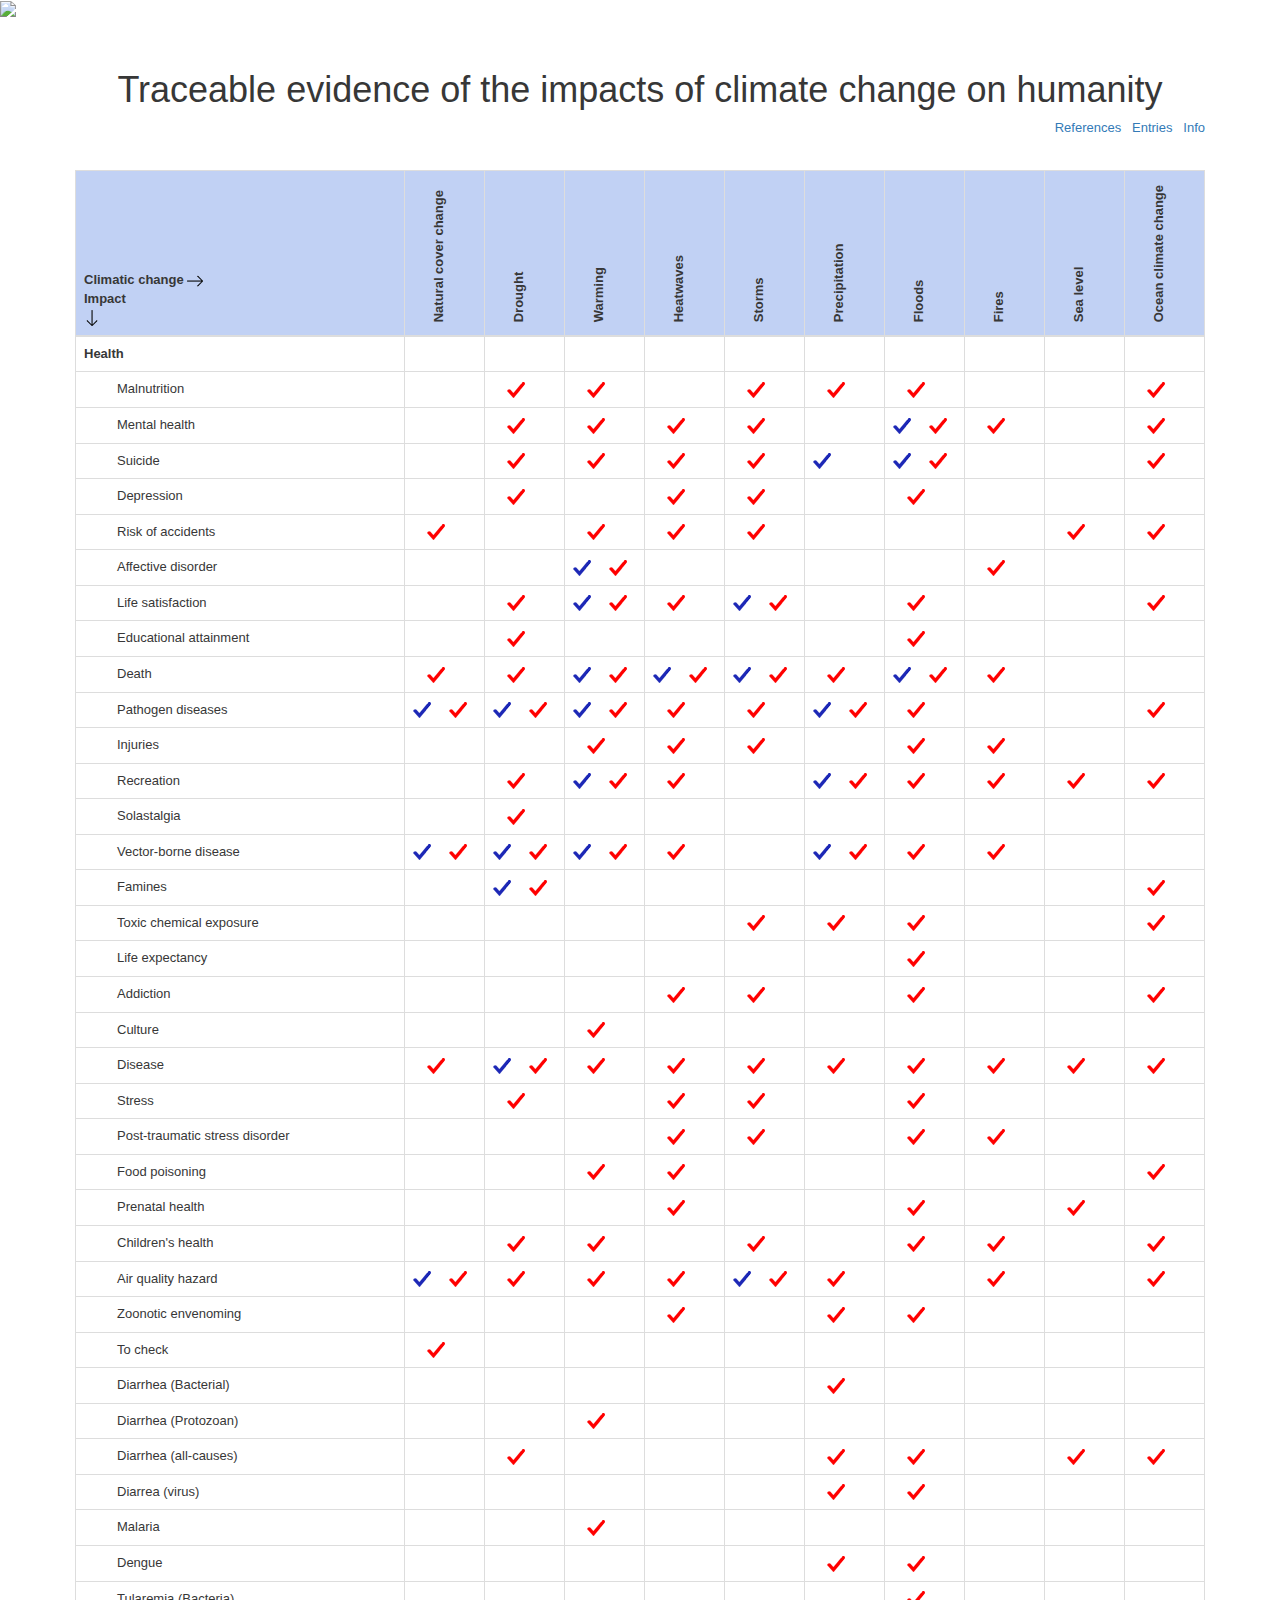
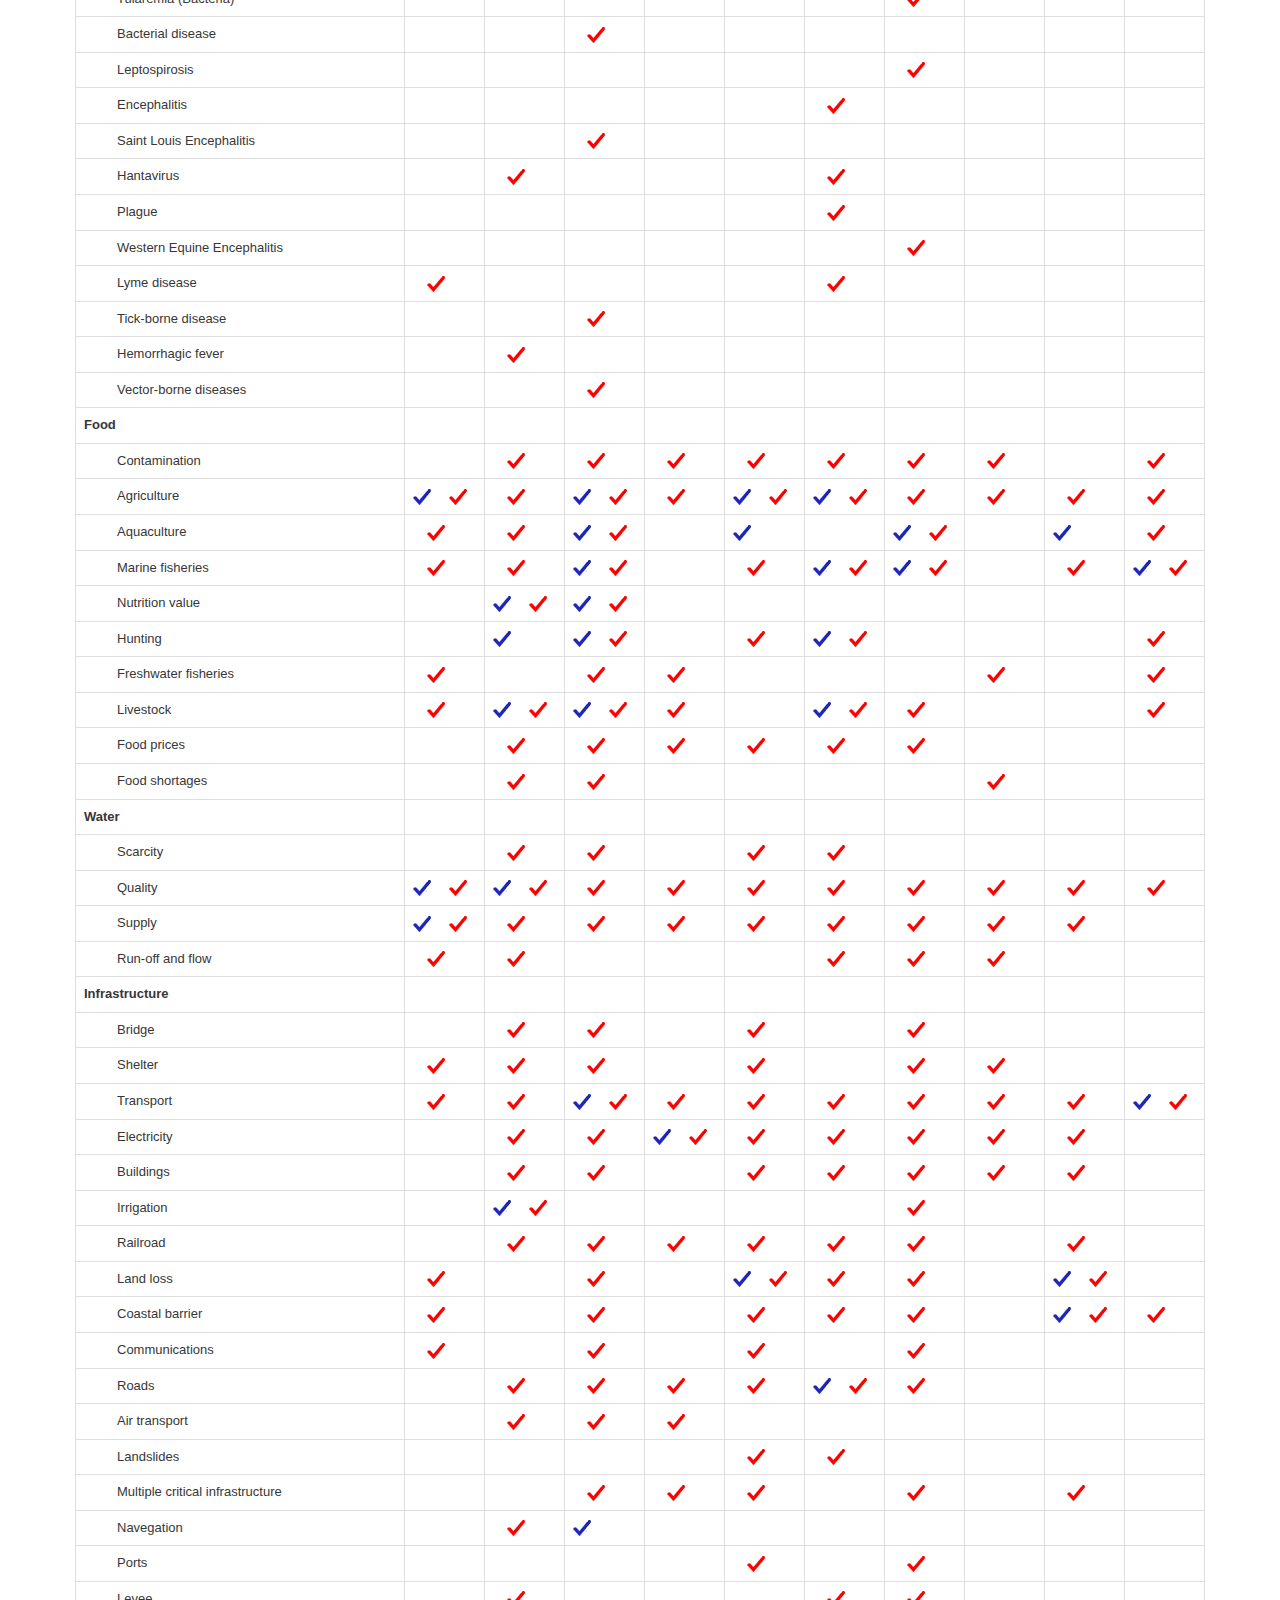
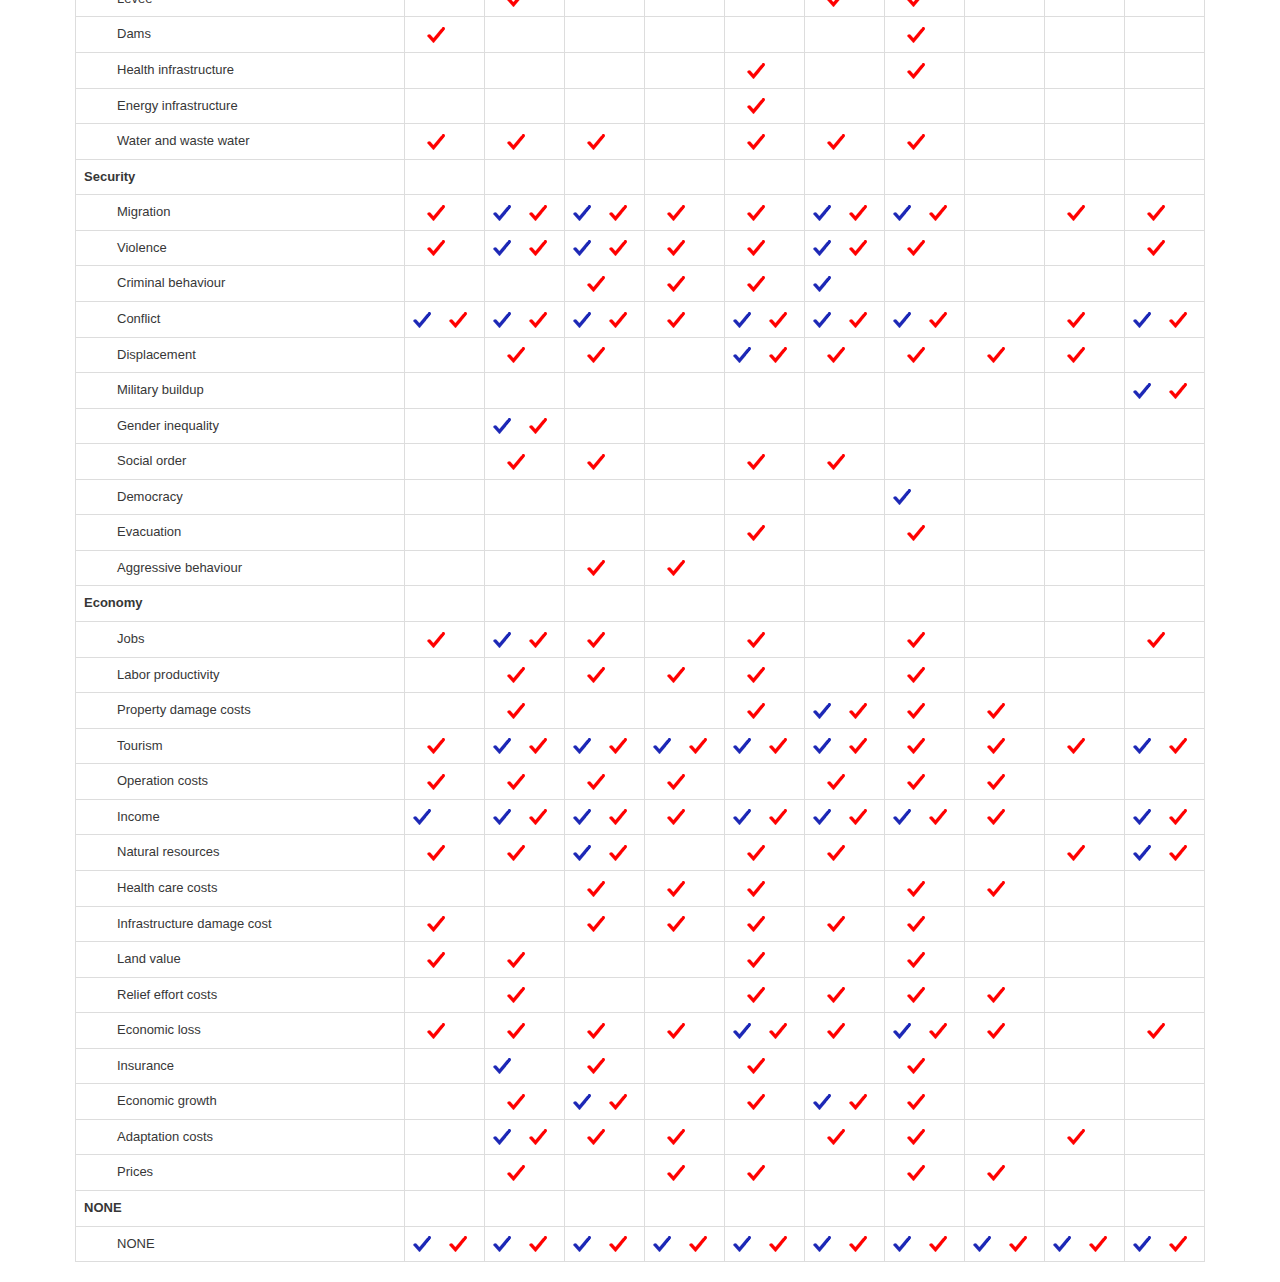
==== commit 7d36b5fd: "added logo" ====
--- a/index.html
+++ b/index.html
@@ -18,6 +18,15 @@
     <link rel="stylesheet" href="css/bootstrap.min.css">
     <script src="js/jquery-1.9.1.js"></script>
     <script src="js/bootstrap.min.js"></script>
+    <style>
+        .logo {
+            position: absolute;
+            top: 0;
+            left: 0;
+        }
+        .logo a {text-decoration: none;}
+        .logo img {width: 200px;}
+    </style>
 </head>
 <body>
 <div>
@@ -29,6 +38,11 @@
     <script src="js/jquery.fancybox.js"></script>
     <link href="css/jquery.fancybox.css" rel="stylesheet" type="text/css">
 
+    <div class="logo">
+        <a href="https://camilo-mora.github.io/GEO309/" target="_blank">
+            <img src="https://camilo-mora.github.io/GEO309/images/MoraLab.png" />
+        </a>
+    </div>
     <div class="container clearfix" style="margin-top: 50px">
         <div>
             <h1 style="text-align: center;" class="impact-title"> Traceable evidence of the impacts of climate change on humanity </h1>
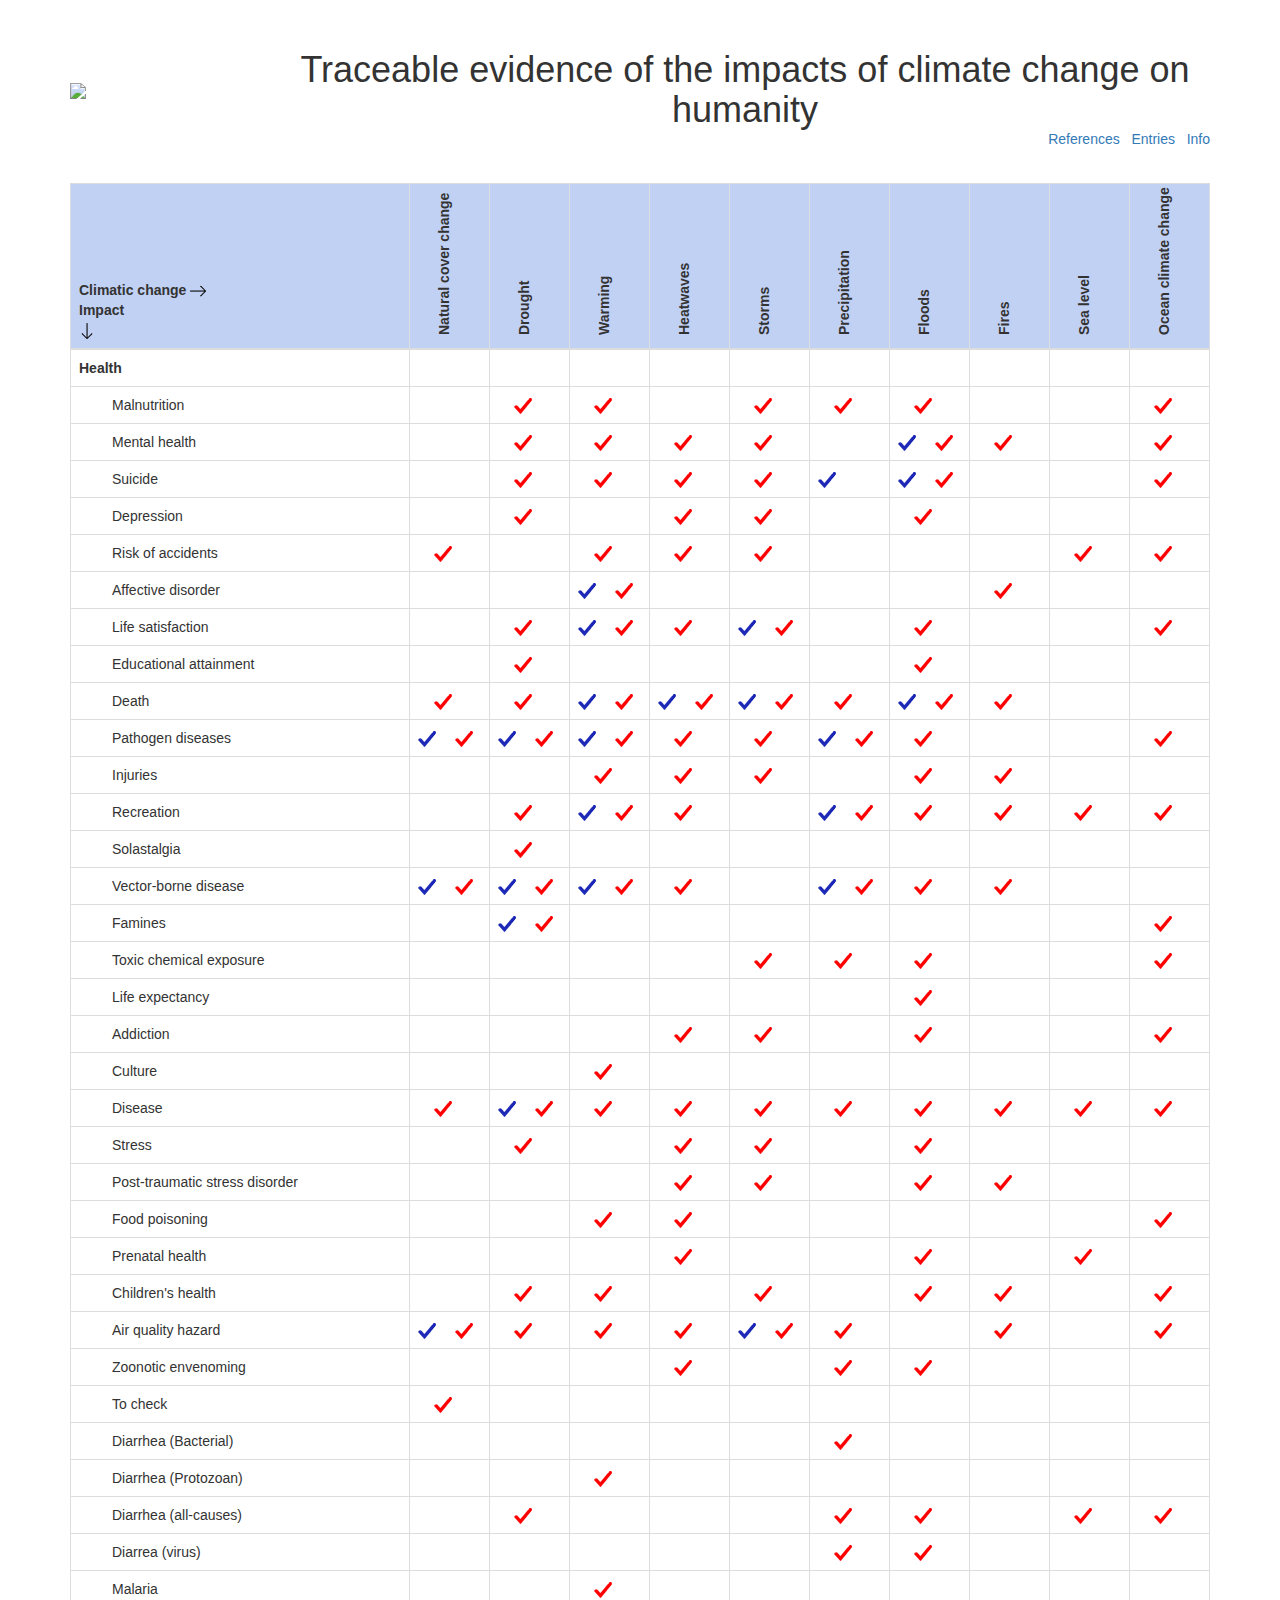
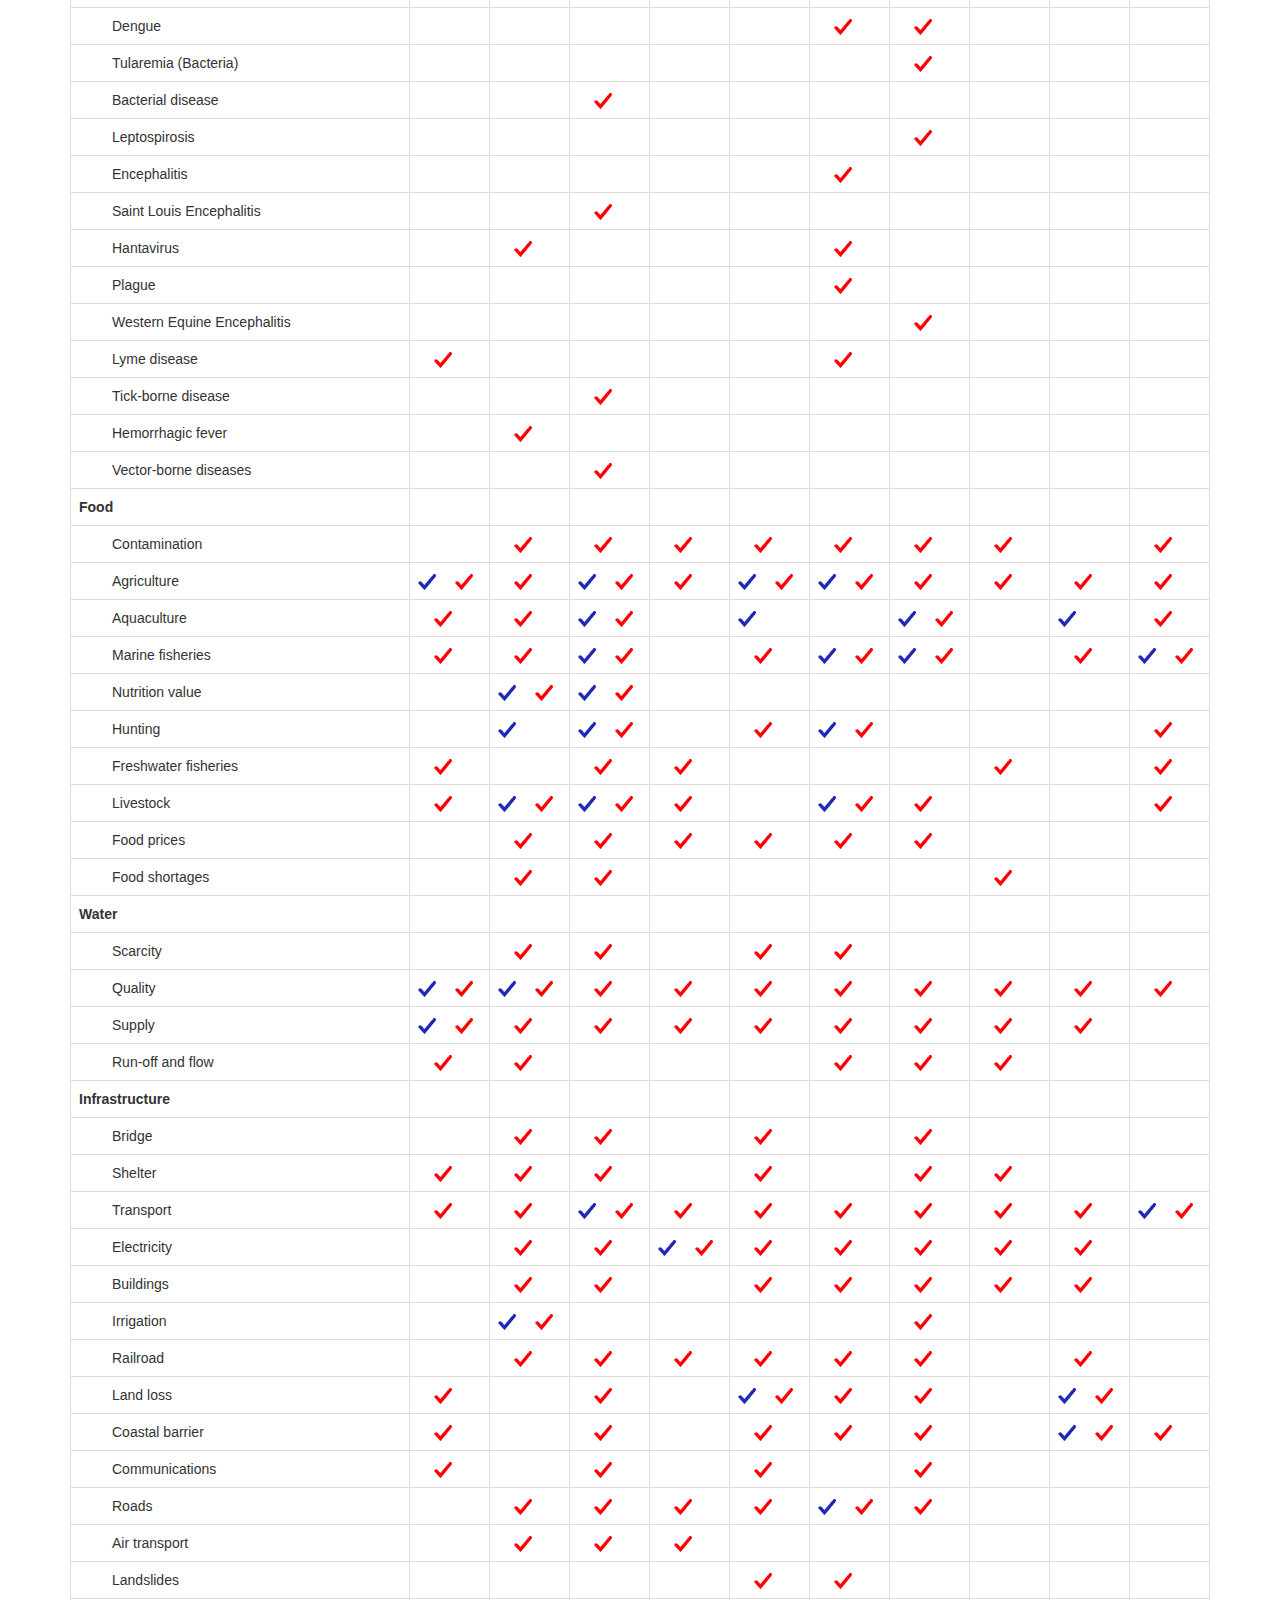
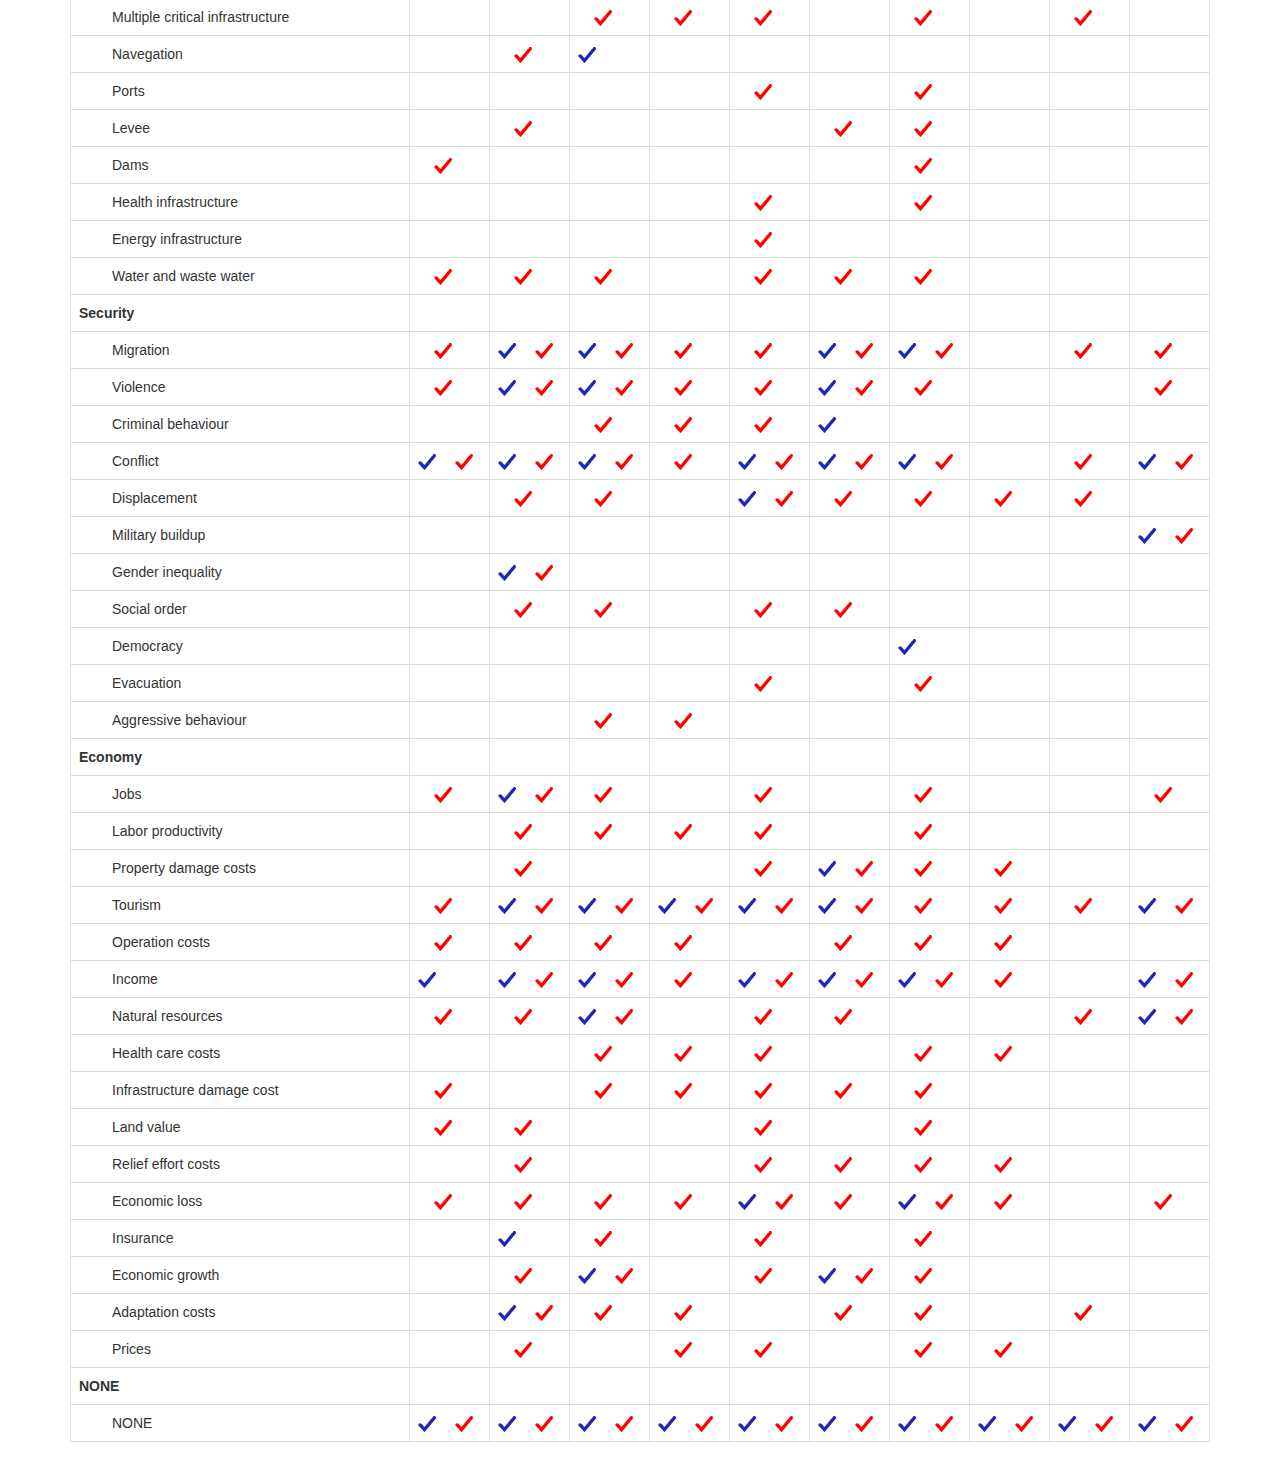
==== commit 6094ba1c: "header" ====
--- a/index.html
+++ b/index.html
@@ -7,25 +7,21 @@
     <meta name="viewport" content="width=device-width, initial-scale=1, minimum-scale=1, maximum-scale=1">
     <title>Human Impacts</title>
 
-    <link href="css/style.css" rel="stylesheet" type="text/css">
+    <!--<link href="css/style.css" rel="stylesheet" type="text/css">
     <link href="css/style2.css" rel="stylesheet" type="text/css">
     <link href="css/style_dev.css" rel="stylesheet" type="text/css">
     <link rel="stylesheet" media="all" type="text/css" href="css/skeleton.css">
-    <link rel="stylesheet" media="all" type="text/css" href="css/nzs-frame-media.css">
+    <link rel="stylesheet" media="all" type="text/css" href="css/nzs-frame-media.css">-->
     <link rel="stylesheet" media="all" type="text/css" href="font-awesome-4.3.0/css/font-awesome.min.css">
-    <link rel="stylesheet" media="all" type="text/css" href="icofont/css/icofont.html">
 
     <link rel="stylesheet" href="css/bootstrap.min.css">
     <script src="js/jquery-1.9.1.js"></script>
     <script src="js/bootstrap.min.js"></script>
     <style>
-        .logo {
-            position: absolute;
-            top: 0;
-            left: 0;
-        }
-        .logo a {text-decoration: none;}
+        .header {display: flex;justify-content:space-between;align-items:center;width:100%;}
+        .logo {text-decoration: none;}
         .logo img {width: 200px;}
+        .header h1 {width: calc(100% - 210px);margin:0;padding:0;}
     </style>
 </head>
 <body>
@@ -38,13 +34,11 @@
     <script src="js/jquery.fancybox.js"></script>
     <link href="css/jquery.fancybox.css" rel="stylesheet" type="text/css">
 
-    <div class="logo">
-        <a href="https://camilo-mora.github.io/GEO309/" target="_blank">
-            <img src="https://camilo-mora.github.io/GEO309/images/MoraLab.png" />
-        </a>
-    </div>
     <div class="container clearfix" style="margin-top: 50px">
-        <div>
+        <div class="header">
+            <a class="logo" href="https://camilo-mora.github.io/GEO309/" target="_blank">
+                <img src="https://camilo-mora.github.io/GEO309/images/MoraLab.png" />
+            </a>
             <h1 style="text-align: center;" class="impact-title"> Traceable evidence of the impacts of climate change on humanity </h1>
         </div>
         <div class="clearfix"></div>
